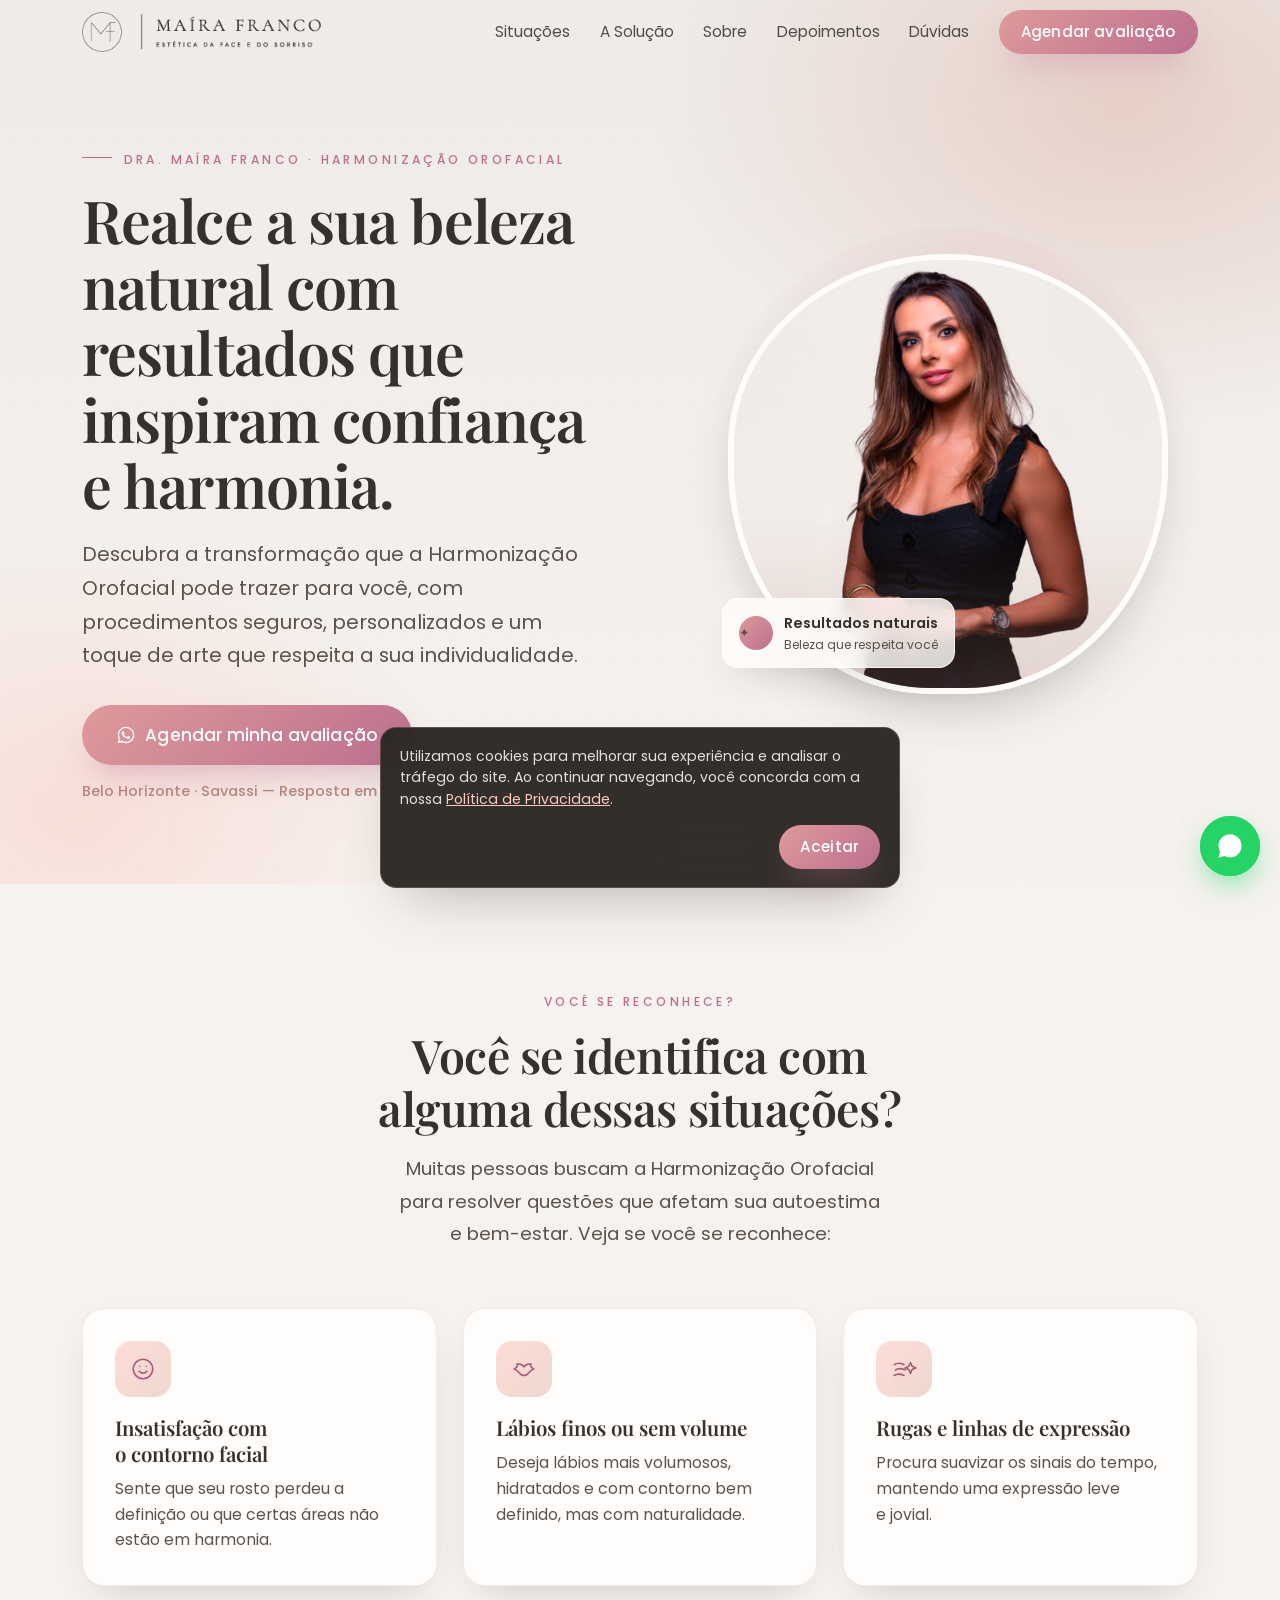
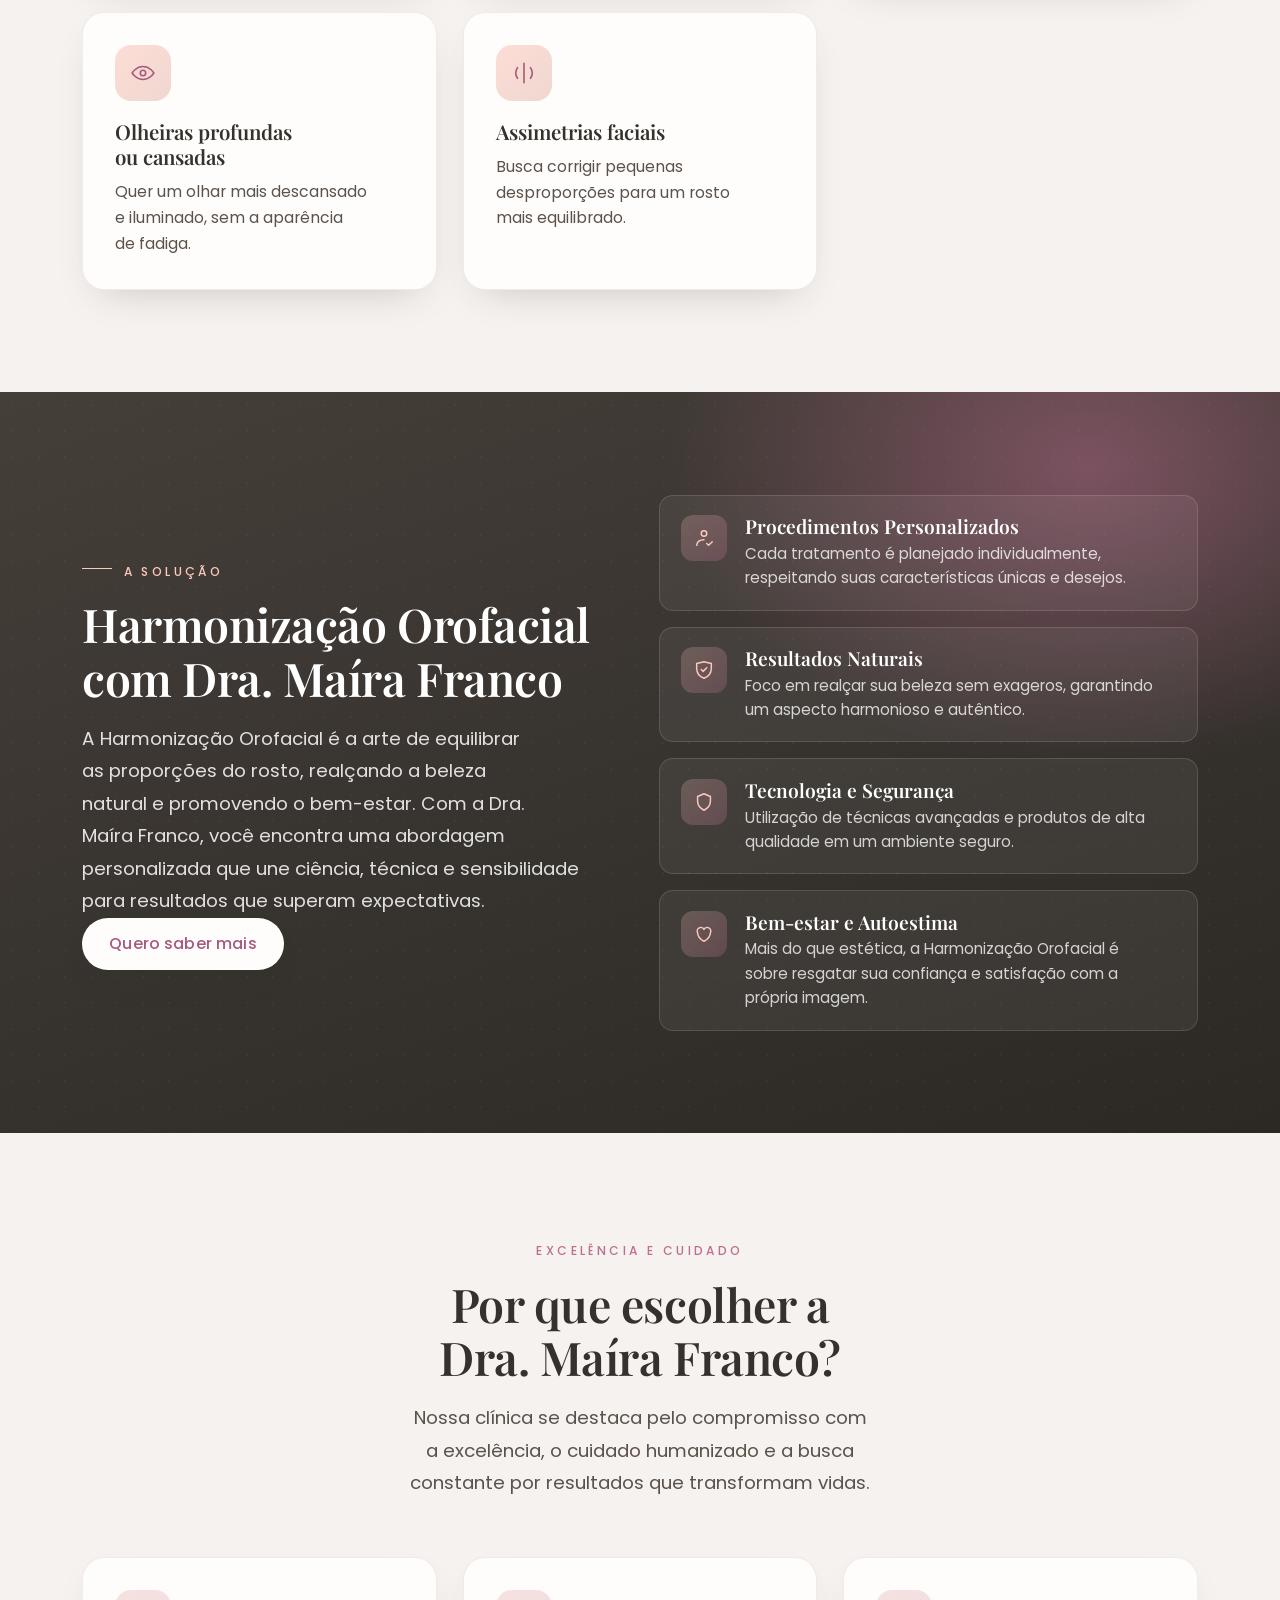
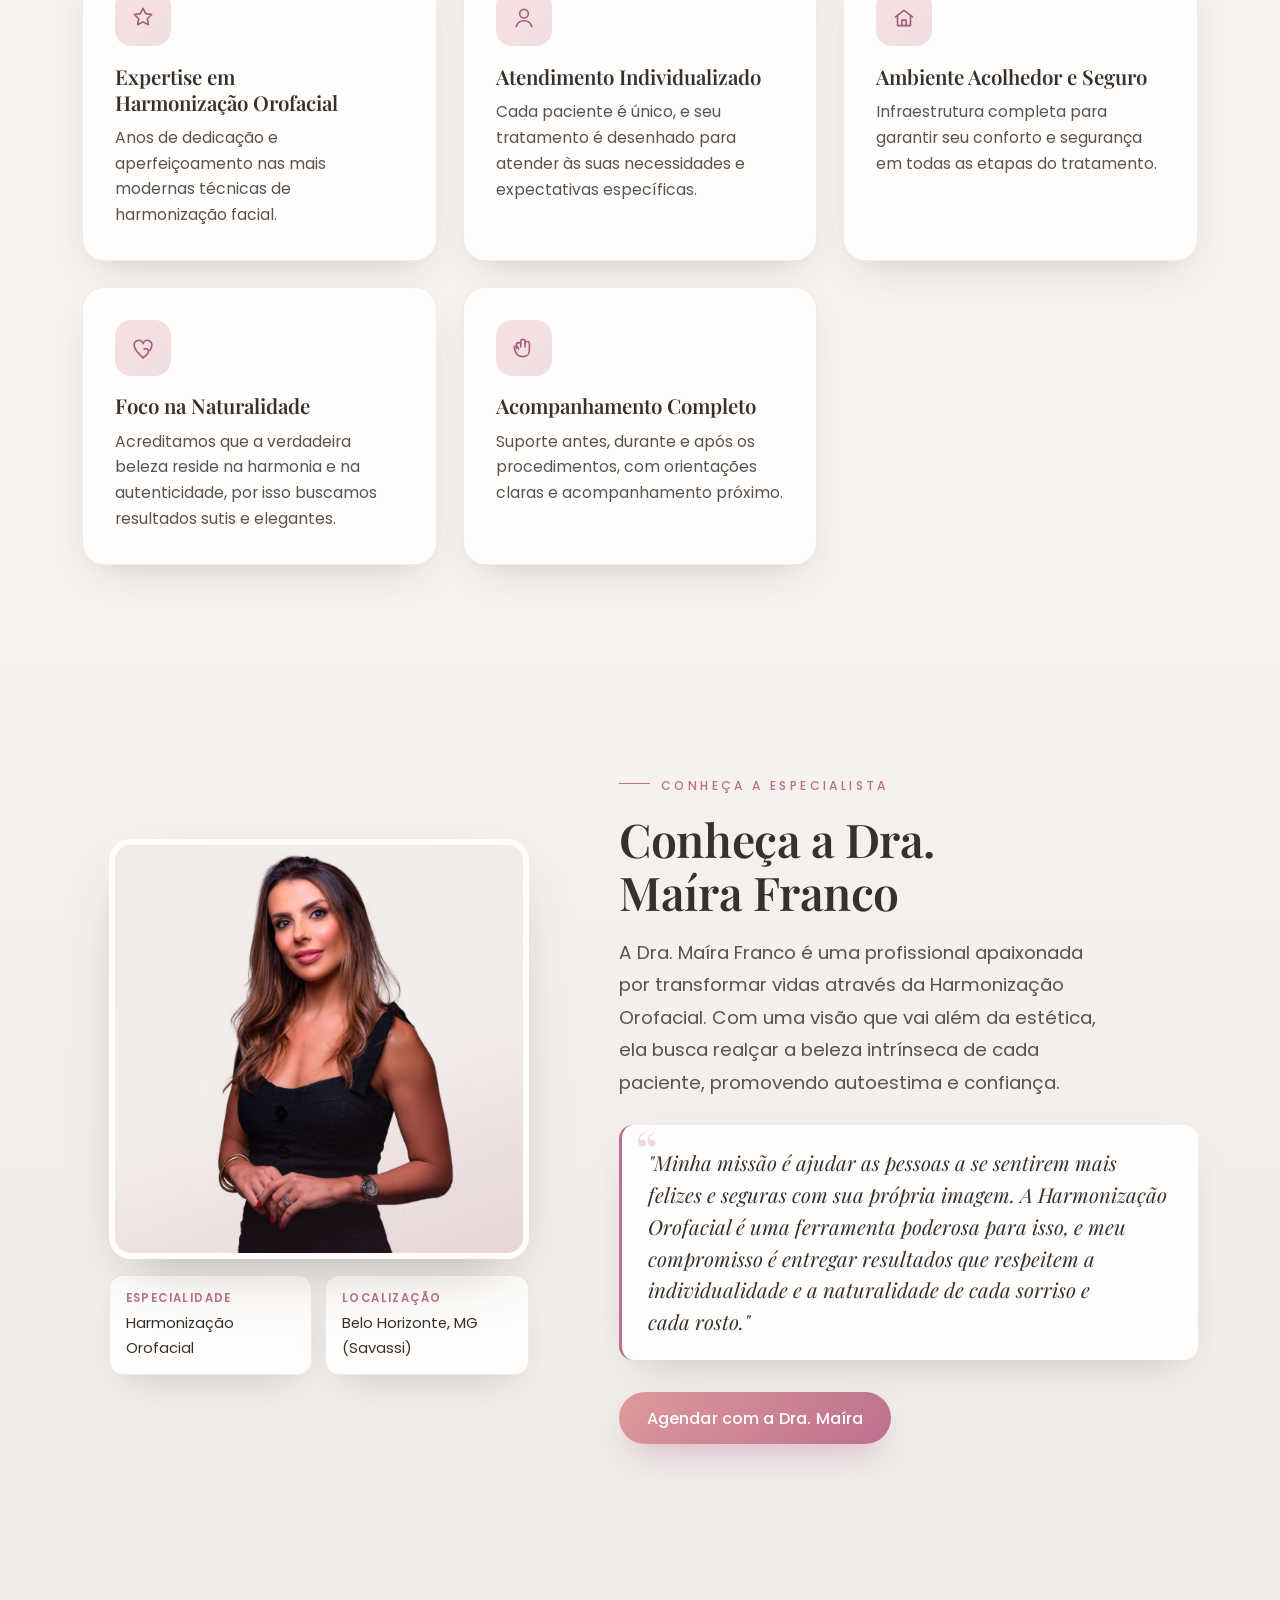
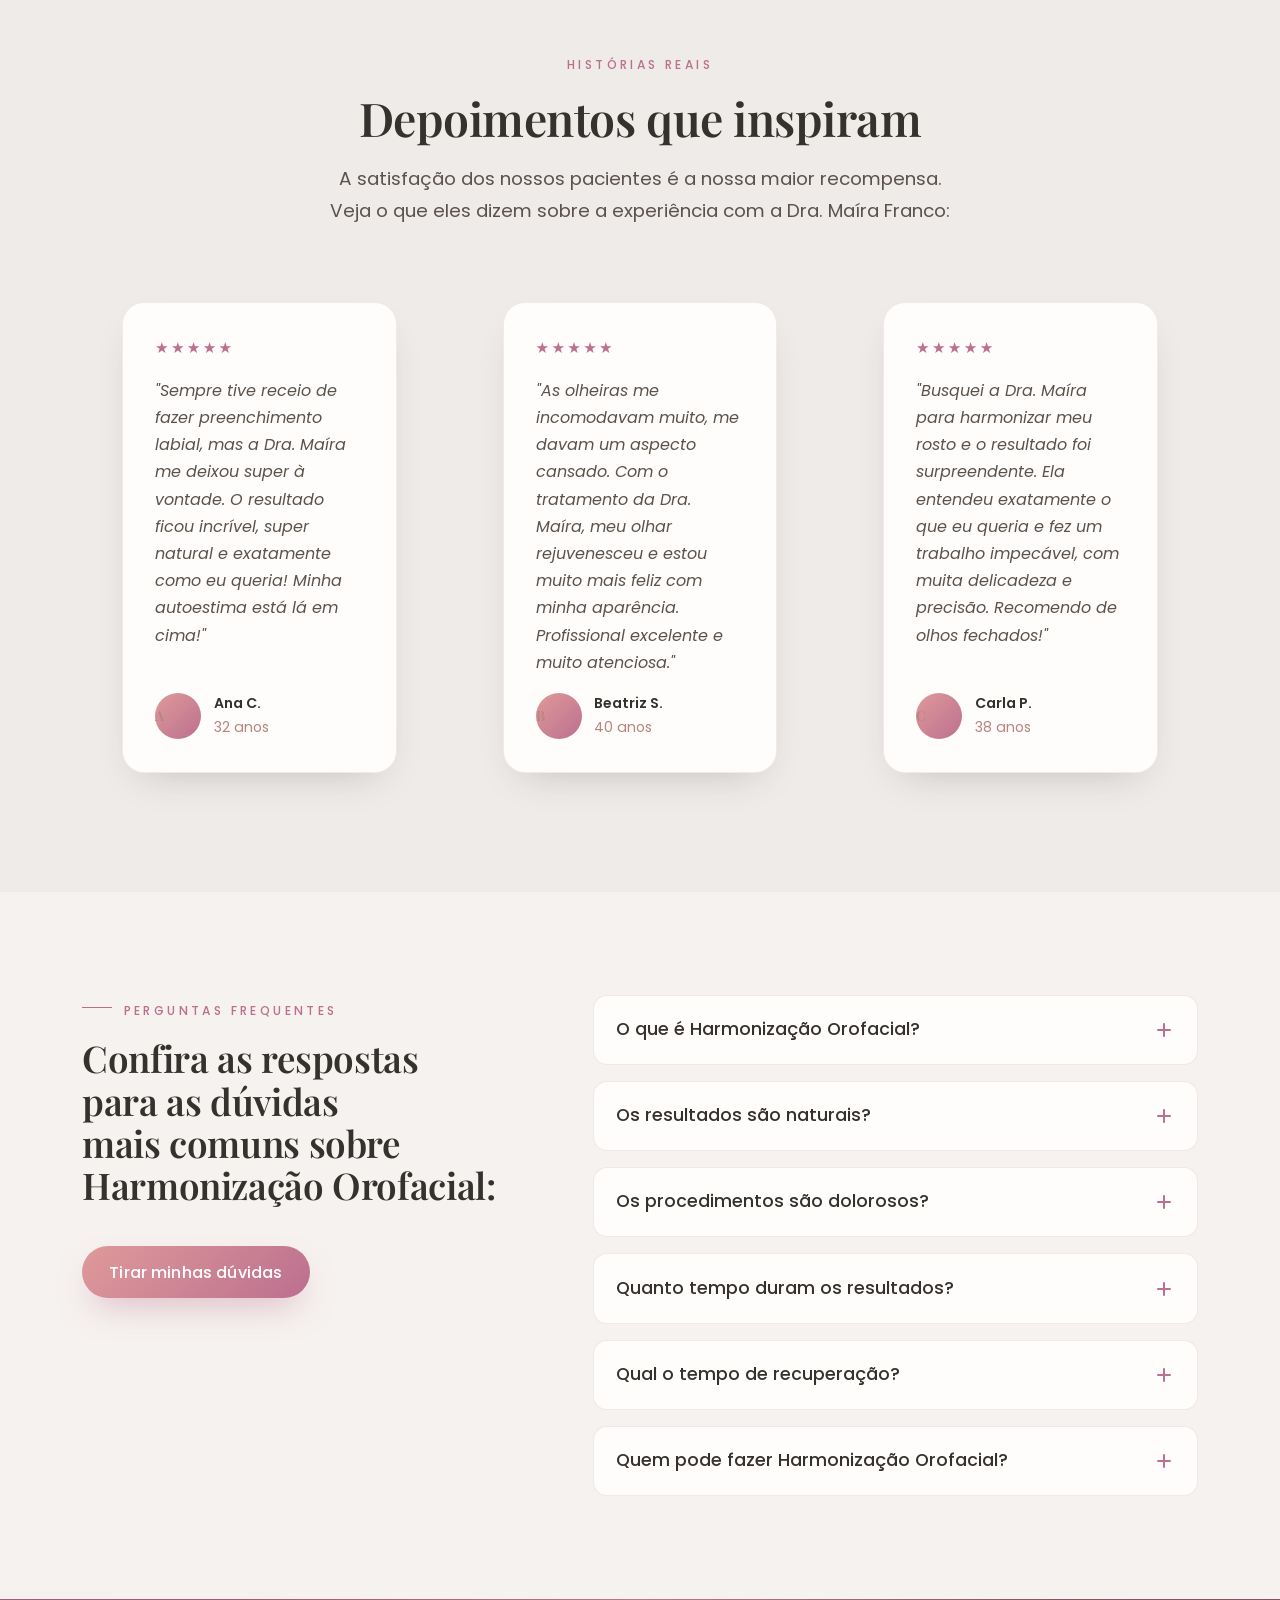
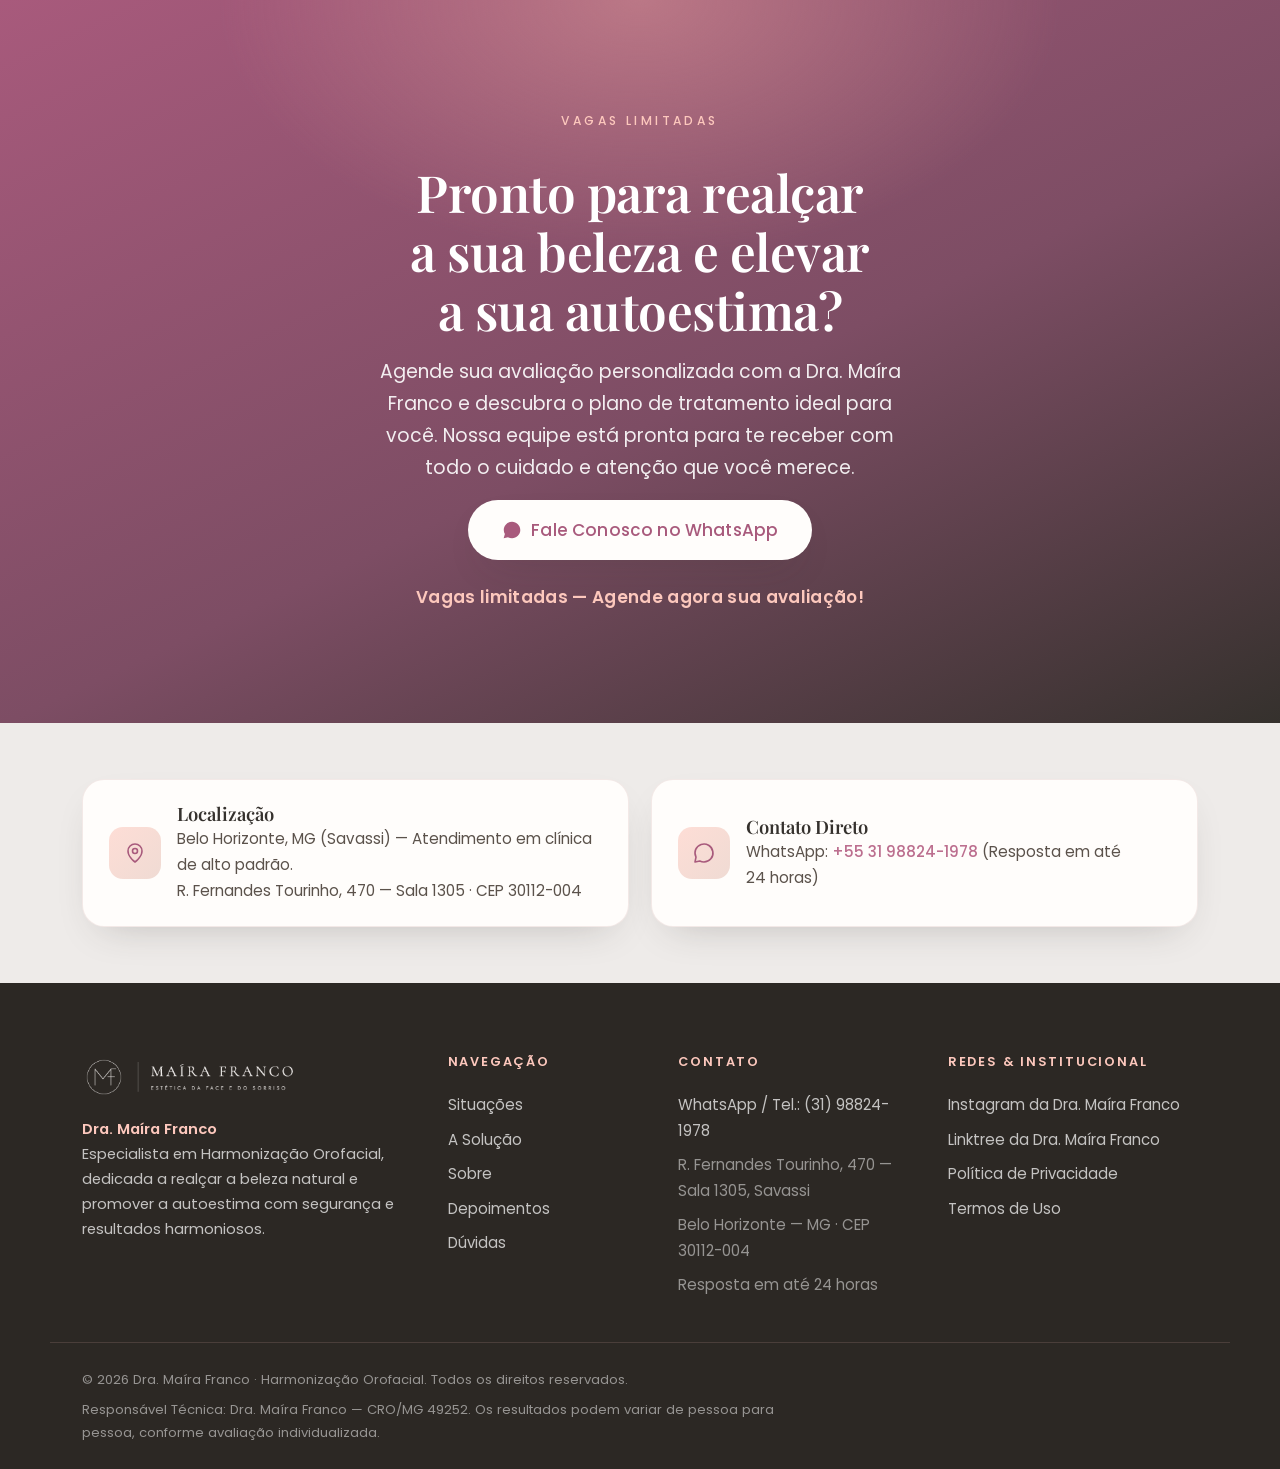
==== index.html @ e496aad4 "Add files via upload" ====
<!DOCTYPE html>
<html lang="pt-BR">
<head>
<meta charset="UTF-8" />
<meta name="viewport" content="width=device-width, initial-scale=1.0, viewport-fit=cover" />
<meta name="theme-color" content="#35312D" />

<!-- SEO -->
<title>Dra. Maíra Franco | Harmonização Orofacial em Belo Horizonte (Savassi)</title>
<meta name="description" content="Realce a sua beleza natural com a Harmonização Orofacial da Dra. Maíra Franco. Procedimentos seguros, personalizados e resultados naturais em Belo Horizonte (Savassi). Agende sua avaliação." />
<meta name="robots" content="index, follow" />
<meta name="author" content="Dra. Maíra Franco" />
<link rel="canonical" href="https://dramairafranco.com.br/" />

<!-- Open Graph -->
<meta property="og:type" content="website" />
<meta property="og:locale" content="pt_BR" />
<meta property="og:title" content="Dra. Maíra Franco | Harmonização Orofacial" />
<meta property="og:description" content="Realce a sua beleza natural com resultados que inspiram confiança e harmonia." />
<meta property="og:image" content="assets/img/maira.jpg" />

<!-- Favicon -->
<link rel="icon" type="image/png" href="assets/img/favicon.png" />
<link rel="apple-touch-icon" href="assets/img/favicon.png" />

<!-- Fontes (com fallback de sistema) -->
<link rel="preconnect" href="https://fonts.googleapis.com" />
<link rel="preconnect" href="https://fonts.gstatic.com" crossorigin />
<link rel="preload" as="image" href="assets/img/maira.jpg" />
<link href="https://fonts.googleapis.com/css2?family=Playfair+Display:wght@500;600;700&family=Poppins:wght@300;400;500;600&display=swap" rel="stylesheet" />

<link rel="stylesheet" href="assets/css/styles.css" />

<!-- ====== GOOGLE TAG MANAGER / PIXELS (inserir no <head>) ====== -->

<!-- Dados estruturados (SEO/GEO) -->
<script type="application/ld+json">
{
  "@context": "https://schema.org",
  "@type": "MedicalBusiness",
  "name": "Dra. Maíra Franco - Harmonização Orofacial",
  "description": "Especialista em Harmonização Orofacial, dedicada a realçar a beleza natural e promover a autoestima com segurança e resultados harmoniosos.",
  "medicalSpecialty": "CosmeticProcedure",
  "areaServed": "Belo Horizonte, MG",
  "address": {"@type":"PostalAddress","addressLocality":"Belo Horizonte","addressRegion":"MG","addressCountry":"BR","streetAddress":"Savassi"},
  "telephone": "+55-31-98824-1978",
  "image": "assets/img/maira.jpg",
  "priceRange": "$$$"
}
</script>
<script type="application/ld+json">
{
  "@context": "https://schema.org",
  "@type": "FAQPage",
  "mainEntity": [
    {"@type":"Question","name":"O que é Harmonização Orofacial?","acceptedAnswer":{"@type":"Answer","text":"A Harmonização Orofacial é um conjunto de procedimentos estéticos e terapêuticos que visam equilibrar as proporções do rosto, realçar a beleza natural e promover o bem-estar. Inclui tratamentos como preenchimento com ácido hialurônico, toxina botulínica (Botox), bioestimuladores de colágeno, entre outros."}},
    {"@type":"Question","name":"Os resultados são naturais?","acceptedAnswer":{"@type":"Answer","text":"Sim, a Dra. Maíra Franco tem como prioridade a naturalidade dos resultados. O objetivo é realçar sua beleza individual, sem transformar suas características, garantindo um aspecto harmonioso e sutil."}},
    {"@type":"Question","name":"Os procedimentos são dolorosos?","acceptedAnswer":{"@type":"Answer","text":"A maioria dos procedimentos é realizada com anestesia local ou tópica, minimizando qualquer desconforto. A Dra. Maíra Franco utiliza técnicas que visam o máximo conforto do paciente durante todo o processo."}},
    {"@type":"Question","name":"Quanto tempo duram os resultados?","acceptedAnswer":{"@type":"Answer","text":"A duração dos resultados varia de acordo com o procedimento, o produto utilizado e as características individuais de cada paciente. Em geral, os efeitos podem durar de 6 meses a 2 anos. É importante realizar manutenções periódicas para prolongar os benefícios."}},
    {"@type":"Question","name":"Qual o tempo de recuperação?","acceptedAnswer":{"@type":"Answer","text":"O tempo de recuperação é geralmente rápido, com a maioria dos pacientes retornando às suas atividades normais em poucos dias. Pode haver inchaço leve ou pequenos hematomas, que desaparecem em uma semana. Todas as orientações pós-procedimento serão fornecidas detalhadamente."}},
    {"@type":"Question","name":"Quem pode fazer Harmonização Orofacial?","acceptedAnswer":{"@type":"Answer","text":"A Harmonização Orofacial é indicada para pessoas que desejam melhorar a estética e a função da face, buscando um rosto mais harmonioso e rejuvenescido. Uma avaliação individualizada com a Dra. Maíra Franco é essencial para determinar os procedimentos mais adequados para você."}}
  ]
}
</script>
</head>
<body>
<!-- ====== GTM (noscript) - inserir após <body> ====== -->
<a class="skip-link" href="#hero">Ir para o conteúdo</a>

<!-- ==================== NAVBAR ==================== -->
<header class="nav" id="topo">
  <div class="container nav__inner">
    <a class="nav__brand" href="#topo" aria-label="Dra. Maíra Franco - Início">
      <img class="nav__logo nav__logo--dark" src="assets/img/logo-dark.png" alt="Dra. Maíra Franco - Estética da Face e do Sorriso" width="200" height="42" />
      <img class="nav__logo nav__logo--light" src="assets/img/logo-light.png" alt="Dra. Maíra Franco - Estética da Face e do Sorriso" width="200" height="42" />
    </a>
    <nav class="nav__menu" id="menu" aria-label="Navegação principal">
      <a href="#situacoes" class="nav__link">Situações</a>
      <a href="#solucao" class="nav__link">A Solução</a>
      <a href="#sobre" class="nav__link">Sobre</a>
      <a href="#depoimentos" class="nav__link">Depoimentos</a>
      <a href="#faq" class="nav__link">Dúvidas</a>
      <a class="btn btn--rose nav__cta" data-cta="nav" href="https://wa.me/5531988241978?text=Ol%C3%A1%2C%20Dra.%20Ma%C3%ADra!%20Gostaria%20de%20agendar%20a%20minha%20avalia%C3%A7%C3%A3o%20de%20Harmoniza%C3%A7%C3%A3o%20Orofacial." target="_blank" rel="noopener">Agendar avaliação</a>
    </nav>
    <button class="nav__toggle" id="navToggle" aria-label="Abrir menu" aria-expanded="false" aria-controls="menu">
      <span></span><span></span><span></span>
    </button>
  </div>
</header>

<main>
  <!-- ==================== HERO ==================== -->
  <section class="hero" id="hero">
    <div class="hero__bg" aria-hidden="true"></div>
    <div class="container hero__grid">
      <div class="hero__content">
        <span class="eyebrow reveal">Dra. Maíra Franco · Harmonização Orofacial</span>
        <h1 class="hero__title reveal" data-delay="1">Realce a sua beleza natural com resultados que inspiram confiança e harmonia.</h1>
        <p class="hero__subtitle reveal" data-delay="2">Descubra a transformação que a Harmonização Orofacial pode trazer para você, com procedimentos seguros, personalizados e um toque de arte que respeita a sua individualidade.</p>
        <div class="hero__actions reveal" data-delay="3">
          <a class="btn btn--rose btn--lg" data-cta="hero" href="https://wa.me/5531988241978?text=Ol%C3%A1%2C%20Dra.%20Ma%C3%ADra!%20Gostaria%20de%20agendar%20a%20minha%20avalia%C3%A7%C3%A3o%20de%20Harmoniza%C3%A7%C3%A3o%20Orofacial." target="_blank" rel="noopener">
            <svg class="btn__icon" viewBox="0 0 24 24" width="20" height="20" aria-hidden="true"><path fill="currentColor" d="M12.04 2C6.58 2 2.13 6.45 2.13 11.91c0 1.75.46 3.45 1.32 4.95L2 22l5.25-1.38c1.45.79 3.08 1.21 4.79 1.21 5.46 0 9.91-4.45 9.91-9.91S17.5 2 12.04 2m0 1.67c4.55 0 8.24 3.69 8.24 8.24s-3.69 8.24-8.24 8.24c-1.53 0-3.03-.42-4.32-1.22l-.31-.19-3.12.82.83-3.04-.2-.32a8.19 8.19 0 0 1-1.26-4.36c0-4.55 3.7-8.24 8.24-8.24m4.52 10.4c-.25-.12-1.47-.72-1.69-.81-.23-.08-.39-.12-.56.13-.16.24-.64.8-.79.97-.14.16-.29.18-.54.06-.25-.12-1.05-.39-1.99-1.23-.74-.66-1.23-1.47-1.38-1.72-.14-.24-.02-.37.11-.5.11-.11.25-.29.37-.43.12-.14.16-.24.25-.41.08-.16.04-.31-.02-.43-.06-.12-.56-1.34-.76-1.84-.2-.48-.41-.42-.56-.43-.14-.01-.31-.01-.48-.01-.16 0-.43.06-.66.31-.23.24-.86.85-.86 2.07 0 1.22.89 2.4 1.01 2.56.12.16 1.75 2.67 4.25 3.74.59.26 1.05.41 1.41.52.59.19 1.13.16 1.56.1.48-.07 1.47-.6 1.68-1.18.21-.58.21-1.07.14-1.18-.06-.1-.22-.16-.47-.28"/></svg>
            Agendar minha avaliação
          </a>
          <p class="hero__trust">Belo Horizonte · Savassi — Resposta em até 24 horas</p>
        </div>
      </div>
      <div class="hero__media reveal" data-delay="2">
        <div class="hero__photo">
          <img src="assets/img/maira.jpg" alt="Dra. Maíra Franco, especialista em Harmonização Orofacial" width="546" height="546" fetchpriority="high" />
        </div>
        <div class="hero__chip">
          <span class="hero__chip-ico" aria-hidden="true">✦</span>
          <div><strong>Resultados naturais</strong><span>Beleza que respeita você</span></div>
        </div>
      </div>
    </div>
  </section>

  <!-- ==================== SITUAÇÕES ==================== -->
  <section class="situacoes section" id="situacoes">
    <div class="container">
      <div class="section__head reveal">
        <span class="eyebrow">Você se reconhece?</span>
        <h2 class="section__title">Você se identifica com alguma dessas situações?</h2>
        <p class="section__text">Muitas pessoas buscam a Harmonização Orofacial para resolver questões que afetam sua autoestima e bem-estar. Veja se você se reconhece:</p>
      </div>
      <div class="cards cards--5">
        <article class="card reveal">
          <span class="card__ico" aria-hidden="true">
            <svg viewBox="0 0 24 24" width="26" height="26"><path fill="none" stroke="currentColor" stroke-width="1.5" stroke-linecap="round" stroke-linejoin="round" d="M12 3a9 9 0 1 0 0 18 9 9 0 0 0 0-18zM8.5 14c1 1.2 2.2 1.8 3.5 1.8s2.5-.6 3.5-1.8M9 9.5h.01M15 9.5h.01"/></svg>
          </span>
          <h3 class="card__title">Insatisfação com o contorno facial</h3>
          <p class="card__text">Sente que seu rosto perdeu a definição ou que certas áreas não estão em harmonia.</p>
        </article>
        <article class="card reveal" data-delay="1">
          <span class="card__ico" aria-hidden="true">
            <svg viewBox="0 0 24 24" width="26" height="26"><path fill="none" stroke="currentColor" stroke-width="1.5" stroke-linecap="round" stroke-linejoin="round" d="M12 10c-1.5-2-4-3-6.5-2.5C7 9 4.5 11 3 12c2 .5 3.5 2 4.5 3.5C9 17.5 10.5 18 12 18s3-.5 4.5-2.5C17.5 14 19 12.5 21 12c-1.5-1-4-3-2.5-4.5C16 7 13.5 8 12 10z"/></svg>
          </span>
          <h3 class="card__title">Lábios finos ou sem volume</h3>
          <p class="card__text">Deseja lábios mais volumosos, hidratados e com contorno bem definido, mas com naturalidade.</p>
        </article>
        <article class="card reveal" data-delay="2">
          <span class="card__ico" aria-hidden="true">
            <svg viewBox="0 0 24 24" width="26" height="26"><path fill="none" stroke="currentColor" stroke-width="1.5" stroke-linecap="round" stroke-linejoin="round" d="M3 8c3-2 5-2 9 0M4 13c3-2 5-2 9 0M3 18c3-2 5-2 9 0M18 6l1.5 3.5L23 11l-3.5 1.5L18 16l-1.5-3.5L13 11l3.5-1.5z"/></svg>
          </span>
          <h3 class="card__title">Rugas e linhas de expressão</h3>
          <p class="card__text">Procura suavizar os sinais do tempo, mantendo uma expressão leve e jovial.</p>
        </article>
        <article class="card reveal" data-delay="1">
          <span class="card__ico" aria-hidden="true">
            <svg viewBox="0 0 24 24" width="26" height="26"><path fill="none" stroke="currentColor" stroke-width="1.5" stroke-linecap="round" stroke-linejoin="round" d="M2 12s3.5-6 10-6 10 6 10 6-3.5 6-10 6-10-6-10-6z"/><circle cx="12" cy="12" r="2.5" fill="none" stroke="currentColor" stroke-width="1.5"/></svg>
          </span>
          <h3 class="card__title">Olheiras profundas ou cansadas</h3>
          <p class="card__text">Quer um olhar mais descansado e iluminado, sem a aparência de fadiga.</p>
        </article>
        <article class="card reveal" data-delay="2">
          <span class="card__ico" aria-hidden="true">
            <svg viewBox="0 0 24 24" width="26" height="26"><path fill="none" stroke="currentColor" stroke-width="1.5" stroke-linecap="round" stroke-linejoin="round" d="M12 3v18M6 7c-2 3-2 7 0 10M18 7c2 3 2 7 0 10"/></svg>
          </span>
          <h3 class="card__title">Assimetrias faciais</h3>
          <p class="card__text">Busca corrigir pequenas desproporções para um rosto mais equilibrado.</p>
        </article>
      </div>
    </div>
  </section>

  <!-- ==================== A SOLUÇÃO ==================== -->
  <section class="solucao section" id="solucao">
    <div class="solucao__bg" aria-hidden="true"></div>
    <div class="container solucao__grid">
      <div class="solucao__intro reveal">
        <span class="eyebrow eyebrow--light">A Solução</span>
        <h2 class="section__title section__title--light">Harmonização Orofacial com Dra. Maíra Franco</h2>
        <p class="section__text section__text--light">A Harmonização Orofacial é a arte de equilibrar as proporções do rosto, realçando a beleza natural e promovendo o bem-estar. Com a Dra. Maíra Franco, você encontra uma abordagem personalizada que une ciência, técnica e sensibilidade para resultados que superam expectativas.</p>
        <a class="btn btn--cream" data-cta="solucao" href="https://wa.me/5531988241978?text=Ol%C3%A1%2C%20Dra.%20Ma%C3%ADra!%20Quero%20saber%20mais%20sobre%20a%20Harmoniza%C3%A7%C3%A3o%20Orofacial." target="_blank" rel="noopener">Quero saber mais</a>
      </div>
      <ul class="benefits reveal" data-delay="1">
        <li class="benefit">
          <span class="benefit__ico" aria-hidden="true">
            <svg viewBox="0 0 24 24" width="22" height="22"><path fill="none" stroke="currentColor" stroke-width="1.6" stroke-linecap="round" stroke-linejoin="round" d="M9 7a3 3 0 1 1 6 0 3 3 0 0 1-6 0zM4 20c.5-4 3.5-6 8-6M15 18l2 2 4-4"/></svg>
          </span>
          <div><h3>Procedimentos Personalizados</h3><p>Cada tratamento é planejado individualmente, respeitando suas características únicas e desejos.</p></div>
        </li>
        <li class="benefit">
          <span class="benefit__ico" aria-hidden="true">
            <svg viewBox="0 0 24 24" width="22" height="22"><path fill="none" stroke="currentColor" stroke-width="1.6" stroke-linecap="round" stroke-linejoin="round" d="M12 21c5-2 8-6 8-11V5l-8-2-8 2v5c0 5 3 9 8 11z"/><path fill="none" stroke="currentColor" stroke-width="1.6" stroke-linecap="round" stroke-linejoin="round" d="M9 11.5l2 2 4-4"/></svg>
          </span>
          <div><h3>Resultados Naturais</h3><p>Foco em realçar sua beleza sem exageros, garantindo um aspecto harmonioso e autêntico.</p></div>
        </li>
        <li class="benefit">
          <span class="benefit__ico" aria-hidden="true">
            <svg viewBox="0 0 24 24" width="22" height="22"><path fill="none" stroke="currentColor" stroke-width="1.6" stroke-linecap="round" stroke-linejoin="round" d="M12 3l7 3v5c0 4.5-3 8-7 10-4-2-7-5.5-7-10V6z"/></svg>
          </span>
          <div><h3>Tecnologia e Segurança</h3><p>Utilização de técnicas avançadas e produtos de alta qualidade em um ambiente seguro.</p></div>
        </li>
        <li class="benefit">
          <span class="benefit__ico" aria-hidden="true">
            <svg viewBox="0 0 24 24" width="22" height="22"><path fill="none" stroke="currentColor" stroke-width="1.6" stroke-linecap="round" stroke-linejoin="round" d="M12 20s-7-4.35-7-9.5A3.5 3.5 0 0 1 12 7a3.5 3.5 0 0 1 7 3.5C19 15.65 12 20 12 20z"/></svg>
          </span>
          <div><h3>Bem-estar e Autoestima</h3><p>Mais do que estética, a Harmonização Orofacial é sobre resgatar sua confiança e satisfação com a própria imagem.</p></div>
        </li>
      </ul>
    </div>
  </section>

  <!-- ==================== POR QUE ESCOLHER ==================== -->
  <section class="porque section" id="porque">
    <div class="container">
      <div class="section__head reveal">
        <span class="eyebrow">Excelência e cuidado</span>
        <h2 class="section__title">Por que escolher a Dra. Maíra Franco?</h2>
        <p class="section__text">Nossa clínica se destaca pelo compromisso com a excelência, o cuidado humanizado e a busca constante por resultados que transformam vidas.</p>
      </div>
      <div class="cards cards--5 cards--soft">
        <article class="card reveal">
          <span class="card__ico" aria-hidden="true"><svg viewBox="0 0 24 24" width="26" height="26"><path fill="none" stroke="currentColor" stroke-width="1.5" stroke-linecap="round" stroke-linejoin="round" d="M12 3l2.5 5 5.5.8-4 3.9 1 5.5-5-2.6-5 2.6 1-5.5-4-3.9 5.5-.8z"/></svg></span>
          <h3 class="card__title">Expertise em Harmonização Orofacial</h3>
          <p class="card__text">Anos de dedicação e aperfeiçoamento nas mais modernas técnicas de harmonização facial.</p>
        </article>
        <article class="card reveal" data-delay="1">
          <span class="card__ico" aria-hidden="true"><svg viewBox="0 0 24 24" width="26" height="26"><path fill="none" stroke="currentColor" stroke-width="1.5" stroke-linecap="round" stroke-linejoin="round" d="M12 12a4 4 0 1 0 0-8 4 4 0 0 0 0 8zM5 20c.7-3.5 3.5-5.5 7-5.5s6.3 2 7 5.5"/></svg></span>
          <h3 class="card__title">Atendimento Individualizado</h3>
          <p class="card__text">Cada paciente é único, e seu tratamento é desenhado para atender às suas necessidades e expectativas específicas.</p>
        </article>
        <article class="card reveal" data-delay="2">
          <span class="card__ico" aria-hidden="true"><svg viewBox="0 0 24 24" width="26" height="26"><path fill="none" stroke="currentColor" stroke-width="1.5" stroke-linecap="round" stroke-linejoin="round" d="M4 11l8-6 8 6M6 10v9h12v-9M10 19v-5h4v5"/></svg></span>
          <h3 class="card__title">Ambiente Acolhedor e Seguro</h3>
          <p class="card__text">Infraestrutura completa para garantir seu conforto e segurança em todas as etapas do tratamento.</p>
        </article>
        <article class="card reveal" data-delay="1">
          <span class="card__ico" aria-hidden="true"><svg viewBox="0 0 24 24" width="26" height="26"><path fill="none" stroke="currentColor" stroke-width="1.5" stroke-linecap="round" stroke-linejoin="round" d="M12 21c-4-4-8-7-8-11a4 4 0 0 1 8-2M12 8a4 4 0 0 1 8 2c0 1.6-.6 3-1.6 4.4"/><path fill="none" stroke="currentColor" stroke-width="1.5" stroke-linecap="round" stroke-linejoin="round" d="M13 13c2-1 4 0 4 2s-2 4-5 6"/></svg></span>
          <h3 class="card__title">Foco na Naturalidade</h3>
          <p class="card__text">Acreditamos que a verdadeira beleza reside na harmonia e na autenticidade, por isso buscamos resultados sutis e elegantes.</p>
        </article>
        <article class="card reveal" data-delay="2">
          <span class="card__ico" aria-hidden="true"><svg viewBox="0 0 24 24" width="26" height="26"><path fill="none" stroke="currentColor" stroke-width="1.5" stroke-linecap="round" stroke-linejoin="round" d="M9 11V6a2 2 0 0 1 4 0v5M13 11V8a2 2 0 0 1 4 0v6c0 3.5-2.5 6-6 6s-6-2-7-5l-1-3a1.6 1.6 0 0 1 3-1l1 2M9 11V9a2 2 0 0 0-4 0v3"/></svg></span>
          <h3 class="card__title">Acompanhamento Completo</h3>
          <p class="card__text">Suporte antes, durante e após os procedimentos, com orientações claras e acompanhamento próximo.</p>
        </article>
      </div>
    </div>
  </section>

  <!-- ==================== SOBRE ==================== -->
  <section class="sobre section" id="sobre">
    <div class="container sobre__grid">
      <div class="sobre__media reveal">
        <div class="sobre__photo">
          <img src="assets/img/maira.jpg" alt="Dra. Maíra Franco" width="546" height="546" loading="lazy" />
        </div>
        <div class="sobre__tags">
          <span><strong>Especialidade</strong>Harmonização Orofacial</span>
          <span><strong>Localização</strong>Belo Horizonte, MG (Savassi)</span>
        </div>
      </div>
      <div class="sobre__content reveal" data-delay="1">
        <span class="eyebrow">Conheça a especialista</span>
        <h2 class="section__title">Conheça a Dra. Maíra Franco</h2>
        <p class="section__text">A Dra. Maíra Franco é uma profissional apaixonada por transformar vidas através da Harmonização Orofacial. Com uma visão que vai além da estética, ela busca realçar a beleza intrínseca de cada paciente, promovendo autoestima e confiança.</p>
        <blockquote class="quote">
          <p>"Minha missão é ajudar as pessoas a se sentirem mais felizes e seguras com sua própria imagem. A Harmonização Orofacial é uma ferramenta poderosa para isso, e meu compromisso é entregar resultados que respeitem a individualidade e a naturalidade de cada sorriso e cada rosto."</p>
        </blockquote>
        <a class="btn btn--rose" data-cta="sobre" href="https://wa.me/5531988241978?text=Ol%C3%A1%2C%20Dra.%20Ma%C3%ADra!%20Gostaria%20de%20agendar%20a%20minha%20avalia%C3%A7%C3%A3o." target="_blank" rel="noopener">Agendar com a Dra. Maíra</a>
      </div>
    </div>
  </section>

  <!-- ==================== DEPOIMENTOS ==================== -->
  <section class="depoimentos section" id="depoimentos">
    <div class="container">
      <div class="section__head reveal">
        <span class="eyebrow">Histórias reais</span>
        <h2 class="section__title">Depoimentos que inspiram</h2>
        <p class="section__text">A satisfação dos nossos pacientes é a nossa maior recompensa. Veja o que eles dizem sobre a experiência com a Dra. Maíra Franco:</p>
      </div>
      <div class="cards cards--3">
        <figure class="testimonial reveal">
          <div class="testimonial__stars" aria-hidden="true">★★★★★</div>
          <blockquote>"Sempre tive receio de fazer preenchimento labial, mas a Dra. Maíra me deixou super à vontade. O resultado ficou incrível, super natural e exatamente como eu queria! Minha autoestima está lá em cima!"</blockquote>
          <figcaption><span class="testimonial__avatar" aria-hidden="true">A</span><span><strong>Ana C.</strong>32 anos</span></figcaption>
        </figure>
        <figure class="testimonial reveal" data-delay="1">
          <div class="testimonial__stars" aria-hidden="true">★★★★★</div>
          <blockquote>"As olheiras me incomodavam muito, me davam um aspecto cansado. Com o tratamento da Dra. Maíra, meu olhar rejuvenesceu e estou muito mais feliz com minha aparência. Profissional excelente e muito atenciosa."</blockquote>
          <figcaption><span class="testimonial__avatar" aria-hidden="true">B</span><span><strong>Beatriz S.</strong>40 anos</span></figcaption>
        </figure>
        <figure class="testimonial reveal" data-delay="2">
          <div class="testimonial__stars" aria-hidden="true">★★★★★</div>
          <blockquote>"Busquei a Dra. Maíra para harmonizar meu rosto e o resultado foi surpreendente. Ela entendeu exatamente o que eu queria e fez um trabalho impecável, com muita delicadeza e precisão. Recomendo de olhos fechados!"</blockquote>
          <figcaption><span class="testimonial__avatar" aria-hidden="true">C</span><span><strong>Carla P.</strong>38 anos</span></figcaption>
        </figure>
      </div>
    </div>
  </section>

  <!-- ==================== FAQ ==================== -->
  <section class="faq section" id="faq">
    <div class="container faq__grid">
      <div class="faq__head reveal">
        <span class="eyebrow">Perguntas Frequentes</span>
        <h2 class="section__title">Confira as respostas para as dúvidas mais comuns sobre Harmonização Orofacial:</h2>
        <a class="btn btn--rose" data-cta="faq" href="https://wa.me/5531988241978?text=Ol%C3%A1%2C%20Dra.%20Ma%C3%ADra!%20Tenho%20uma%20d%C3%BAvida%20sobre%20Harmoniza%C3%A7%C3%A3o%20Orofacial." target="_blank" rel="noopener">Tirar minhas dúvidas</a>
      </div>
      <div class="faq__list">
        <details class="faq__item reveal">
          <summary class="faq__q">O que é Harmonização Orofacial?<span class="faq__plus" aria-hidden="true"></span></summary>
          <div class="faq__a"><p>A Harmonização Orofacial é um conjunto de procedimentos estéticos e terapêuticos que visam equilibrar as proporções do rosto, realçar a beleza natural e promover o bem-estar. Inclui tratamentos como preenchimento com ácido hialurônico, toxina botulínica (Botox), bioestimuladores de colágeno, entre outros.</p></div>
        </details>
        <details class="faq__item reveal">
          <summary class="faq__q">Os resultados são naturais?<span class="faq__plus" aria-hidden="true"></span></summary>
          <div class="faq__a"><p>Sim, a Dra. Maíra Franco tem como prioridade a naturalidade dos resultados. O objetivo é realçar sua beleza individual, sem transformar suas características, garantindo um aspecto harmonioso e sutil.</p></div>
        </details>
        <details class="faq__item reveal">
          <summary class="faq__q">Os procedimentos são dolorosos?<span class="faq__plus" aria-hidden="true"></span></summary>
          <div class="faq__a"><p>A maioria dos procedimentos é realizada com anestesia local ou tópica, minimizando qualquer desconforto. A Dra. Maíra Franco utiliza técnicas que visam o máximo conforto do paciente durante todo o processo.</p></div>
        </details>
        <details class="faq__item reveal">
          <summary class="faq__q">Quanto tempo duram os resultados?<span class="faq__plus" aria-hidden="true"></span></summary>
          <div class="faq__a"><p>A duração dos resultados varia de acordo com o procedimento, o produto utilizado e as características individuais de cada paciente. Em geral, os efeitos podem durar de 6 meses a 2 anos. É importante realizar manutenções periódicas para prolongar os benefícios.</p></div>
        </details>
        <details class="faq__item reveal">
          <summary class="faq__q">Qual o tempo de recuperação?<span class="faq__plus" aria-hidden="true"></span></summary>
          <div class="faq__a"><p>O tempo de recuperação é geralmente rápido, com a maioria dos pacientes retornando às suas atividades normais em poucos dias. Pode haver inchaço leve ou pequenos hematomas, que desaparecem em uma semana. Todas as orientações pós-procedimento serão fornecidas detalhadamente.</p></div>
        </details>
        <details class="faq__item reveal">
          <summary class="faq__q">Quem pode fazer Harmonização Orofacial?<span class="faq__plus" aria-hidden="true"></span></summary>
          <div class="faq__a"><p>A Harmonização Orofacial é indicada para pessoas que desejam melhorar a estética e a função da face, buscando um rosto mais harmonioso e rejuvenescido. Uma avaliação individualizada com a Dra. Maíra Franco é essencial para determinar os procedimentos mais adequados para você.</p></div>
        </details>
      </div>
    </div>
  </section>

  <!-- ==================== CTA FINAL ==================== -->
  <section class="cta-final" id="contato">
    <div class="cta-final__bg" aria-hidden="true"></div>
    <div class="container cta-final__inner reveal">
      <span class="eyebrow eyebrow--light">Vagas limitadas</span>
      <h2 class="cta-final__title">Pronto para realçar a sua beleza e elevar a sua autoestima?</h2>
      <p class="cta-final__text">Agende sua avaliação personalizada com a Dra. Maíra Franco e descubra o plano de tratamento ideal para você. Nossa equipe está pronta para te receber com todo o cuidado e atenção que você merece.</p>
      <a class="btn btn--cream btn--lg" data-cta="final" href="https://wa.me/5531988241978?text=Ol%C3%A1%2C%20Dra.%20Ma%C3%ADra!%20Quero%20agendar%20a%20minha%20avalia%C3%A7%C3%A3o.%20Vi%20que%20as%20vagas%20s%C3%A3o%20limitadas!" target="_blank" rel="noopener">
        <svg class="btn__icon" viewBox="0 0 24 24" width="20" height="20" aria-hidden="true"><path fill="currentColor" d="M12.04 2C6.58 2 2.13 6.45 2.13 11.91c0 1.75.46 3.45 1.32 4.95L2 22l5.25-1.38c1.45.79 3.08 1.21 4.79 1.21 5.46 0 9.91-4.45 9.91-9.91S17.5 2 12.04 2m4.52 12.4c-.25-.12-1.47-.72-1.69-.81-.23-.08-.39-.12-.56.13-.16.24-.64.8-.79.97-.14.16-.29.18-.54.06-.25-.12-1.05-.39-1.99-1.23-.74-.66-1.23-1.47-1.38-1.72-.14-.24-.02-.37.11-.5.11-.11.25-.29.37-.43.12-.14.16-.24.25-.41.08-.16.04-.31-.02-.43-.06-.12-.56-1.34-.76-1.84-.2-.48-.41-.42-.56-.43h-.48c-.16 0-.43.06-.66.31-.23.24-.86.85-.86 2.07 0 1.22.89 2.4 1.01 2.56.12.16 1.75 2.67 4.25 3.74.59.26 1.05.41 1.41.52.59.19 1.13.16 1.56.1.48-.07 1.47-.6 1.68-1.18.21-.58.21-1.07.14-1.18z"/></svg>
        Fale Conosco no WhatsApp
      </a>
      <p class="cta-final__note">Vagas limitadas — Agende agora sua avaliação!</p>
    </div>
  </section>

  <!-- ==================== INFORMAÇÕES DE ATENDIMENTO ==================== -->
  <section class="info section" aria-label="Informações de Atendimento">
    <div class="container info__grid">
      <div class="info__item reveal">
        <span class="info__ico" aria-hidden="true"><svg viewBox="0 0 24 24" width="24" height="24"><path fill="none" stroke="currentColor" stroke-width="1.6" stroke-linecap="round" stroke-linejoin="round" d="M12 21s7-5.2 7-11a7 7 0 1 0-14 0c0 5.8 7 11 7 11z"/><circle cx="12" cy="10" r="2.5" fill="none" stroke="currentColor" stroke-width="1.6"/></svg></span>
        <div><h3>Localização</h3><p>Belo Horizonte, MG (Savassi) — Atendimento em clínica de alto padrão.<br />R. Fernandes Tourinho, 470 — Sala 1305 · CEP 30112-004</p></div>
      </div>
      <div class="info__item reveal" data-delay="1">
        <span class="info__ico" aria-hidden="true"><svg viewBox="0 0 24 24" width="24" height="24"><path fill="none" stroke="currentColor" stroke-width="1.6" stroke-linecap="round" stroke-linejoin="round" d="M12 21a9 9 0 1 0-8-4.8L3 21l4.8-1A9 9 0 0 0 12 21z"/></svg></span>
        <div><h3>Contato Direto</h3><p>WhatsApp: <a href="https://wa.me/5531988241978" target="_blank" rel="noopener">+55 31 98824-1978</a> (Resposta em até 24 horas)</p></div>
      </div>
    </div>
  </section>
</main>

<!-- ==================== RODAPÉ ==================== -->
<footer class="footer">
  <div class="container footer__grid">
    <div class="footer__brand">
      <img src="assets/img/logo-light.png" alt="Dra. Maíra Franco - Estética da Face e do Sorriso" width="220" height="46" loading="lazy" />
      <p><strong>Dra. Maíra Franco</strong><br />Especialista em Harmonização Orofacial, dedicada a realçar a beleza natural e promover a autoestima com segurança e resultados harmoniosos.</p>
    </div>
    <nav class="footer__col" aria-label="Navegação do rodapé">
      <h3>Navegação</h3>
      <a href="#situacoes">Situações</a>
      <a href="#solucao">A Solução</a>
      <a href="#sobre">Sobre</a>
      <a href="#depoimentos">Depoimentos</a>
      <a href="#faq">Dúvidas</a>
    </nav>
    <div class="footer__col">
      <h3>Contato</h3>
      <a href="https://wa.me/5531988241978" target="_blank" rel="noopener">WhatsApp / Tel.: (31) 98824-1978</a>
      <span class="footer__muted">R. Fernandes Tourinho, 470 — Sala 1305, Savassi</span>
      <span class="footer__muted">Belo Horizonte — MG · CEP 30112-004</span>
      <span class="footer__muted">Resposta em até 24 horas</span>
    </div>
    <div class="footer__col">
      <h3>Redes &amp; Institucional</h3>
      <a href="https://www.instagram.com/dra.mairafranco" target="_blank" rel="noopener">Instagram da Dra. Maíra Franco</a>
      <a href="https://linktr.ee/dra.mairafranco" target="_blank" rel="noopener">Linktree da Dra. Maíra Franco</a>
      <a href="privacidade.html">Política de Privacidade</a>
      <a href="termos.html">Termos de Uso</a>
    </div>
  </div>
  <div class="footer__bottom container">
    <p>&copy; <span id="year">2026</span> Dra. Maíra Franco · Harmonização Orofacial. Todos os direitos reservados.</p>
    <p class="footer__disclaimer">Responsável Técnica: Dra. Maíra Franco — CRO/MG 49252. Os resultados podem variar de pessoa para pessoa, conforme avaliação individualizada.</p>
  </div>
</footer>

<!-- ==================== STICKY CTA MOBILE ==================== -->
<a class="sticky-cta" data-cta="sticky" href="https://wa.me/5531988241978?text=Ol%C3%A1%2C%20Dra.%20Ma%C3%ADra!%20Gostaria%20de%20agendar%20a%20minha%20avalia%C3%A7%C3%A3o%20de%20Harmoniza%C3%A7%C3%A3o%20Orofacial." target="_blank" rel="noopener" aria-label="Agendar avaliação no WhatsApp">
  <svg viewBox="0 0 24 24" width="22" height="22" aria-hidden="true"><path fill="currentColor" d="M12.04 2C6.58 2 2.13 6.45 2.13 11.91c0 1.75.46 3.45 1.32 4.95L2 22l5.25-1.38c1.45.79 3.08 1.21 4.79 1.21 5.46 0 9.91-4.45 9.91-9.91S17.5 2 12.04 2m4.52 12.4c-.25-.12-1.47-.72-1.69-.81-.23-.08-.39-.12-.56.13-.16.24-.64.8-.79.97-.14.16-.29.18-.54.06-.25-.12-1.05-.39-1.99-1.23-.74-.66-1.23-1.47-1.38-1.72-.14-.24-.02-.37.11-.5.11-.11.25-.29.37-.43.12-.14.16-.24.25-.41.08-.16.04-.31-.02-.43-.06-.12-.56-1.34-.76-1.84-.2-.48-.41-.42-.56-.43h-.48c-.16 0-.43.06-.66.31-.23.24-.86.85-.86 2.07 0 1.22.89 2.4 1.01 2.56.12.16 1.75 2.67 4.25 3.74.59.26 1.05.41 1.41.52.59.19 1.13.16 1.56.1.48-.07 1.47-.6 1.68-1.18.21-.58.21-1.07.14-1.18z"/></svg>
  Agendar avaliação
</a>

<!-- WhatsApp flutuante (desktop) -->
<a class="wa-float" data-cta="float" href="https://wa.me/5531988241978?text=Ol%C3%A1%2C%20Dra.%20Ma%C3%ADra!%20Gostaria%20de%20agendar%20a%20minha%20avalia%C3%A7%C3%A3o%20de%20Harmoniza%C3%A7%C3%A3o%20Orofacial." target="_blank" rel="noopener" aria-label="Falar no WhatsApp">
  <svg viewBox="0 0 24 24" width="28" height="28" aria-hidden="true"><path fill="currentColor" d="M12.04 2C6.58 2 2.13 6.45 2.13 11.91c0 1.75.46 3.45 1.32 4.95L2 22l5.25-1.38c1.45.79 3.08 1.21 4.79 1.21 5.46 0 9.91-4.45 9.91-9.91S17.5 2 12.04 2m4.52 12.4c-.25-.12-1.47-.72-1.69-.81-.23-.08-.39-.12-.56.13-.16.24-.64.8-.79.97-.14.16-.29.18-.54.06-.25-.12-1.05-.39-1.99-1.23-.74-.66-1.23-1.47-1.38-1.72-.14-.24-.02-.37.11-.5.11-.11.25-.29.37-.43.12-.14.16-.24.25-.41.08-.16.04-.31-.02-.43-.06-.12-.56-1.34-.76-1.84-.2-.48-.41-.42-.56-.43h-.48c-.16 0-.43.06-.66.31-.23.24-.86.85-.86 2.07 0 1.22.89 2.4 1.01 2.56.12.16 1.75 2.67 4.25 3.74.59.26 1.05.41 1.41.52.59.19 1.13.16 1.56.1.48-.07 1.47-.6 1.68-1.18.21-.58.21-1.07.14-1.18z"/></svg>
</a>

<!-- ==================== COOKIES (LGPD) ==================== -->
<div class="cookie" id="cookie" role="dialog" aria-live="polite" aria-label="Aviso de cookies" hidden>
  <p>Utilizamos cookies para melhorar sua experiência e analisar o tráfego do site. Ao continuar navegando, você concorda com a nossa <a href="privacidade.html">Política de Privacidade</a>.</p>
  <div class="cookie__actions">
    <button class="btn btn--ghost btn--sm" id="cookieDecline" type="button">Recusar</button>
    <button class="btn btn--rose btn--sm" id="cookieAccept" type="button">Aceitar</button>
  </div>
</div>

<script src="assets/js/main.js" defer></script>
</body>
</html>
---- assets/css/styles.css ----
/* =========================================================
   Dra. Maíra Franco — Harmonização Orofacial
   Paleta: #35312D · #B6857E · #BD988E · #E0B9AC · #EEEBE9
           #fdc8bd · #df9a9a · #bc6f8f
   Fontes: Playfair Display (títulos) · Poppins (corpo)
   ========================================================= */

:root{
  --ink:#35312D;
  --ink-soft:#5b524b;
  --taupe:#B6857E;
  --nude:#BD988E;
  --blush:#E0B9AC;
  --peach:#fdc8bd;
  --rose:#df9a9a;
  --plum:#bc6f8f;
  --plum-2:#a85a7c;
  --cream:#EEEBE9;
  --cream-2:#f6f2ef;
  --white:#fffdfb;

  --wa:#25d366;

  --maxw:1180px;
  --pad:clamp(1.1rem,5vw,2rem);
  --radius:22px;
  --radius-sm:14px;
  --shadow:0 26px 60px -28px rgba(53,49,45,.4);
  --shadow-soft:0 16px 40px -20px rgba(53,49,45,.28);
  --shadow-rose:0 16px 34px -12px rgba(188,111,143,.5);

  --ff-serif:"Playfair Display", Georgia, "Times New Roman", serif;
  --ff-sans:"Poppins", system-ui, -apple-system, "Segoe UI", Roboto, Arial, sans-serif;
}

/* ---------- Reset / base ---------- */
*,*::before,*::after{box-sizing:border-box}
html{scroll-behavior:smooth;-webkit-text-size-adjust:100%}
html,body{max-width:100%;overflow-x:hidden}
body{
  margin:0;font-family:var(--ff-sans);background:var(--cream-2);color:var(--ink);
  line-height:1.7;font-weight:400;font-size:clamp(1rem,.96rem + .28vw,1.06rem);
  -webkit-font-smoothing:antialiased;text-rendering:optimizeLegibility;
}
img{max-width:100%;height:auto;display:block}
a{color:inherit;text-decoration:none}
h1,h2,h3{margin:0;line-height:1.15;font-weight:600}
p{margin:0}
ul{margin:0;padding:0;list-style:none}

.container{width:100%;max-width:var(--maxw);margin-inline:auto;padding-inline:var(--pad)}
.section{padding-block:clamp(3.5rem,8vw,6.5rem)}

/* Blindagem anti-overflow */
.hero__grid>*,.solucao__grid>*,.sobre__grid>*,.faq__grid>*,.footer__grid>*,
.cards>*,.info__grid>*,.benefit>*,.info__item>*{min-width:0}

.skip-link{position:absolute;left:-999px;top:0;background:var(--plum);color:#fff;padding:.6rem 1rem;z-index:1000;border-radius:0 0 8px 0}
.skip-link:focus{left:0}

h1,h2,h3,.hero__subtitle,.section__text{text-wrap:balance}
p{text-wrap:pretty}

/* ---------- Eyebrow / títulos ---------- */
.eyebrow{display:inline-block;font-size:.76rem;letter-spacing:.28em;text-transform:uppercase;font-weight:500;
  color:var(--plum);margin-bottom:1rem;position:relative;padding-left:2.6rem}
.eyebrow::before{content:"";position:absolute;left:0;top:.55em;width:1.9rem;height:1px;background:var(--plum)}
.eyebrow--light{color:var(--peach)}
.eyebrow--light::before{background:var(--peach)}

.section__head{max-width:640px;margin-inline:auto;text-align:center;margin-bottom:clamp(2.4rem,5vw,3.6rem)}
.section__head .eyebrow{padding-left:0}
.section__head .eyebrow::before{display:none}
.section__title{font-family:var(--ff-serif);font-weight:600;letter-spacing:-.01em;color:var(--ink);
  font-size:clamp(1.85rem,1.3rem + 2.4vw,2.9rem);margin-bottom:1.1rem}
.section__title--light{color:#fff}
.section__text{font-size:clamp(1.02rem,.98rem + .35vw,1.16rem);color:var(--ink-soft);line-height:1.75}
.section__text--light{color:rgba(255,255,255,.85)}

/* ---------- Botões ---------- */
.btn{display:inline-flex;align-items:center;justify-content:center;gap:.6rem;min-height:52px;padding:.85rem 1.7rem;
  font-family:var(--ff-sans);font-weight:500;font-size:1rem;line-height:1.2;border:none;border-radius:999px;
  cursor:pointer;text-align:center;letter-spacing:.01em;
  transition:transform .25s ease,box-shadow .25s ease,background .25s ease,color .25s ease}
.btn__icon{flex:0 0 auto}
.btn--rose{background:linear-gradient(135deg,var(--rose),var(--plum));color:#fff;box-shadow:var(--shadow-rose)}
.btn--rose:hover{transform:translateY(-3px);box-shadow:0 22px 42px -12px rgba(188,111,143,.7)}
.btn--cream{background:var(--white);color:var(--plum-2);box-shadow:var(--shadow-soft)}
.btn--cream:hover{transform:translateY(-3px);box-shadow:0 20px 40px -14px rgba(53,49,45,.4)}
.btn--ghost{background:transparent;border:1.5px solid rgba(53,49,45,.25);color:var(--ink);min-height:44px;box-shadow:none}
.btn--ghost:hover{border-color:var(--plum);color:var(--plum)}
.btn--lg{min-height:60px;padding:1rem 2.1rem;font-size:1.06rem}
.btn--sm{min-height:44px;padding:.55rem 1.3rem;font-size:.95rem}
.btn:active{transform:translateY(-1px) scale(.99)}
.btn:focus-visible{outline:3px solid var(--plum);outline-offset:3px}

/* =========================================================
   NAVBAR
   ========================================================= */
.nav{position:fixed;top:0;left:0;right:0;z-index:900;padding-block:.65rem;transition:background .3s ease,box-shadow .3s ease,padding .3s ease}
.nav__inner{display:flex;align-items:center;justify-content:space-between;gap:1rem}
.nav__brand{display:flex;align-items:center}
.nav__logo{height:clamp(30px,5vw,40px);width:auto}
.nav__logo--light{display:none}
.nav.scrolled{background:rgba(255,253,251,.85);-webkit-backdrop-filter:blur(14px);backdrop-filter:blur(14px);box-shadow:0 8px 30px -16px rgba(53,49,45,.3)}
.nav__menu{display:flex;align-items:center;gap:clamp(1rem,2.3vw,2rem)}
.nav__link{font-weight:400;font-size:.96rem;color:var(--ink);position:relative;padding:.3rem 0;opacity:.85;transition:opacity .2s,color .2s}
.nav__link::after{content:"";position:absolute;left:0;bottom:-2px;width:0;height:1.5px;background:var(--plum);transition:width .28s ease}
.nav__link:hover{opacity:1;color:var(--plum)}
.nav__link:hover::after{width:100%}
.nav__cta{min-height:44px;padding:.55rem 1.4rem;font-size:.94rem}
.nav__toggle{display:none;flex-direction:column;gap:5px;width:46px;height:46px;align-items:center;justify-content:center;background:transparent;border:none;cursor:pointer}
.nav__toggle span{width:26px;height:2px;background:var(--ink);border-radius:2px;transition:transform .3s ease,opacity .3s ease}

/* =========================================================
   HERO
   ========================================================= */
.hero{position:relative;background:var(--cream);overflow:hidden;
  padding-top:clamp(6.5rem,14vw,9rem);padding-bottom:clamp(3rem,7vw,5rem)}
.hero__bg{position:absolute;inset:0;z-index:0;
  background:
    radial-gradient(760px 520px at 88% 12%, rgba(224,185,172,.55), transparent 62%),
    radial-gradient(620px 460px at 6% 92%, rgba(253,200,189,.45), transparent 60%),
    linear-gradient(180deg,var(--cream),var(--cream-2));}
.hero__bg::after{content:"";position:absolute;inset:0;opacity:.4;
  background-image:radial-gradient(rgba(182,133,126,.12) 1px,transparent 1px);background-size:26px 26px}
.hero__grid{position:relative;z-index:1;display:grid;grid-template-columns:1.05fr .95fr;gap:clamp(2rem,5vw,4rem);align-items:center}
.hero__content{max-width:38rem}
.hero__title{font-family:var(--ff-serif);font-weight:600;font-size:clamp(2.2rem,1.5rem + 3.6vw,3.7rem);letter-spacing:-.015em;
  color:var(--ink);margin-bottom:1.25rem;line-height:1.12}
.hero__subtitle{font-size:clamp(1.05rem,1rem + .5vw,1.24rem);color:var(--ink-soft);margin-bottom:2rem;line-height:1.7}
.hero__actions{display:flex;flex-direction:column;gap:.9rem;align-items:flex-start;width:100%}
.hero__actions .btn{max-width:100%}
.hero__trust{font-size:.9rem;color:var(--taupe);font-weight:500}

.hero__media{position:relative;justify-self:center;width:min(100%,440px)}
.hero__photo{position:relative;z-index:1;border-radius:50% 50% 46% 46%/44% 44% 52% 52%;overflow:hidden;
  aspect-ratio:1/1;box-shadow:var(--shadow);border:6px solid var(--white)}
.hero__photo::before{content:"";position:absolute;inset:0;z-index:1;background:linear-gradient(180deg,transparent 60%,rgba(182,133,126,.25))}
.hero__photo>img{width:100%;height:100%;object-fit:cover;object-position:50% 20%}
.hero__media::after{content:"";position:absolute;inset:-6% -6% -6% -6%;z-index:0;border-radius:50%;
  background:radial-gradient(circle at 50% 40%,rgba(188,111,143,.18),transparent 62%)}
.hero__chip{position:absolute;z-index:2;left:-6px;bottom:26px;display:flex;align-items:center;gap:.65rem;
  background:rgba(255,253,251,.82);-webkit-backdrop-filter:blur(10px);backdrop-filter:blur(10px);
  border:1px solid rgba(255,255,255,.7);border-radius:16px;padding:.7rem 1rem;box-shadow:var(--shadow-soft)}
.hero__chip-ico{display:grid;place-content:center;width:34px;height:34px;border-radius:50%;background:linear-gradient(135deg,var(--rose),var(--plum));color:#fff;font-size:1rem}
.hero__chip strong{display:block;font-size:.9rem;color:var(--ink);font-weight:600}
.hero__chip span{display:block;font-size:.76rem;color:var(--ink-soft)}

/* =========================================================
   CARDS (situações / diferenciais / depoimentos)
   ========================================================= */
.cards{display:grid;gap:clamp(1rem,2.2vw,1.6rem)}
.cards--5{grid-template-columns:repeat(3,1fr)}
.cards--3{grid-template-columns:repeat(3,1fr)}

.card{background:var(--white);border:1px solid rgba(182,133,126,.16);border-radius:var(--radius);
  padding:clamp(1.5rem,3vw,2rem);box-shadow:var(--shadow-soft);
  transition:transform .3s ease,box-shadow .3s ease,border-color .3s ease}
.card:hover{transform:translateY(-6px);box-shadow:var(--shadow);border-color:rgba(188,111,143,.35)}
.card__ico{display:grid;place-content:center;width:56px;height:56px;border-radius:16px;margin-bottom:1.1rem;
  background:linear-gradient(135deg,rgba(253,200,189,.6),rgba(224,185,172,.55));color:var(--plum-2)}
.cards--soft .card__ico{background:linear-gradient(135deg,rgba(223,154,154,.28),rgba(188,111,143,.22));color:var(--plum-2)}
.card__title{font-family:var(--ff-serif);font-size:1.28rem;font-weight:600;color:var(--ink);margin-bottom:.6rem;line-height:1.25}
.card__text{font-size:.98rem;color:var(--ink-soft);line-height:1.65}

/* =========================================================
   A SOLUÇÃO (banda escura/rosé)
   ========================================================= */
.solucao{position:relative;overflow:hidden;color:#fff}
.solucao__bg{position:absolute;inset:0;z-index:0;
  background:radial-gradient(700px 500px at 85% 10%,rgba(188,111,143,.5),transparent 60%),linear-gradient(160deg,#453f39,#35312D 60%,#2c2824)}
.solucao__bg::after{content:"";position:absolute;inset:0;opacity:.5;
  background-image:radial-gradient(rgba(253,200,189,.08) 1px,transparent 1px);background-size:26px 26px}
.solucao__grid{position:relative;z-index:1;display:grid;grid-template-columns:1fr 1.05fr;gap:clamp(2rem,5vw,4rem);align-items:center}
.solucao__intro{max-width:34rem}
.benefits{display:grid;gap:1rem}
.benefit{display:flex;gap:1.1rem;align-items:flex-start;background:rgba(255,255,255,.06);
  border:1px solid rgba(253,200,189,.16);border-radius:var(--radius-sm);padding:1.2rem 1.3rem;
  transition:transform .3s ease,background .3s ease,border-color .3s ease}
.benefit:hover{transform:translateX(4px);background:rgba(255,255,255,.1);border-color:rgba(253,200,189,.35)}
.benefit__ico{flex:0 0 auto;width:46px;height:46px;display:grid;place-content:center;border-radius:12px;
  background:linear-gradient(135deg,rgba(253,200,189,.22),rgba(188,111,143,.28));color:var(--peach)}
.benefit h3{font-family:var(--ff-serif);font-size:1.2rem;font-weight:600;color:#fff;margin-bottom:.3rem}
.benefit p{font-size:.95rem;color:rgba(255,255,255,.78);line-height:1.6}

/* =========================================================
   POR QUE ESCOLHER
   ========================================================= */
.porque{background:var(--cream-2)}

/* =========================================================
   SOBRE
   ========================================================= */
.sobre{background:linear-gradient(180deg,var(--cream-2),var(--cream))}
.sobre__grid{display:grid;grid-template-columns:.9fr 1.1fr;gap:clamp(2rem,5vw,4.5rem);align-items:center}
.sobre__media{position:relative;width:min(100%,420px);justify-self:center}
.sobre__photo{position:relative;border-radius:var(--radius);overflow:hidden;aspect-ratio:1/1;
  box-shadow:var(--shadow);border:6px solid var(--white)}
.sobre__photo::after{content:"";position:absolute;inset:0;background:linear-gradient(160deg,transparent 55%,rgba(188,111,143,.2))}
.sobre__photo>img{width:100%;height:100%;object-fit:cover;object-position:50% 18%}
.sobre__tags{display:flex;gap:.8rem;margin-top:1rem;flex-wrap:wrap}
.sobre__tags span{flex:1 1 160px;background:var(--white);border:1px solid rgba(182,133,126,.18);border-radius:var(--radius-sm);
  padding:.8rem 1rem;font-size:.92rem;color:var(--ink);box-shadow:var(--shadow-soft)}
.sobre__tags strong{display:block;font-size:.72rem;letter-spacing:.12em;text-transform:uppercase;color:var(--plum);margin-bottom:.2rem;font-weight:600}
.sobre__content{max-width:38rem}
.quote{margin:1.6rem 0 2rem;padding:1.4rem 1.6rem;background:var(--white);border-radius:var(--radius-sm);
  border-left:3px solid var(--plum);box-shadow:var(--shadow-soft);position:relative}
.quote::before{content:"\201C";position:absolute;top:-.2rem;left:.8rem;font-family:var(--ff-serif);font-size:3.5rem;color:rgba(188,111,143,.25);line-height:1}
.quote p{font-family:var(--ff-serif);font-style:italic;font-size:clamp(1.08rem,1rem + .5vw,1.28rem);color:var(--ink);line-height:1.55}

/* =========================================================
   DEPOIMENTOS
   ========================================================= */
.depoimentos{background:var(--cream)}
.testimonial{background:var(--white);border:1px solid rgba(182,133,126,.16);border-radius:var(--radius);
  padding:clamp(1.6rem,3vw,2rem);box-shadow:var(--shadow-soft);display:flex;flex-direction:column;gap:1rem;
  transition:transform .3s ease,box-shadow .3s ease}
.testimonial:hover{transform:translateY(-6px);box-shadow:var(--shadow)}
.testimonial__stars{color:var(--plum);letter-spacing:.15em;font-size:.95rem}
.testimonial blockquote{margin:0;font-size:1rem;color:var(--ink-soft);line-height:1.7;font-style:italic}
.testimonial figcaption{display:flex;align-items:center;gap:.8rem;margin-top:auto}
.testimonial__avatar{flex:0 0 auto;width:46px;height:46px;border-radius:50%;display:grid;place-content:center;
  background:linear-gradient(135deg,var(--rose),var(--plum));color:#fff;font-family:var(--ff-serif);font-size:1.3rem;font-weight:600}
.testimonial figcaption strong{display:block;color:var(--ink);font-weight:600}
.testimonial figcaption span span,.testimonial figcaption>span{font-size:.88rem;color:var(--taupe)}
.testimonial figcaption>span{display:flex;flex-direction:column}

/* =========================================================
   FAQ
   ========================================================= */
.faq{background:var(--cream-2)}
.faq__grid{display:grid;grid-template-columns:.85fr 1.15fr;gap:clamp(2rem,5vw,4rem);align-items:start}
.faq__head{position:sticky;top:100px}
.faq__head .section__title{font-size:clamp(1.6rem,1.2rem + 1.8vw,2.3rem)}
.faq__head .btn{margin-top:1.4rem}
.faq__list{display:grid;gap:1rem}
.faq__item{background:var(--white);border:1px solid rgba(182,133,126,.18);border-radius:var(--radius-sm);overflow:hidden;
  transition:box-shadow .3s ease,border-color .3s ease}
.faq__item[open]{box-shadow:var(--shadow-soft);border-color:rgba(188,111,143,.4)}
.faq__q{list-style:none;cursor:pointer;display:flex;align-items:center;justify-content:space-between;gap:1rem;
  padding:1.2rem 1.4rem;font-weight:500;font-size:clamp(1rem,.98rem + .25vw,1.1rem);color:var(--ink)}
.faq__q::-webkit-details-marker{display:none}
.faq__plus{position:relative;flex:0 0 auto;width:22px;height:22px}
.faq__plus::before,.faq__plus::after{content:"";position:absolute;top:50%;left:50%;transform:translate(-50%,-50%);background:var(--plum);border-radius:2px;transition:transform .3s ease,opacity .3s ease}
.faq__plus::before{width:14px;height:2px}
.faq__plus::after{width:2px;height:14px}
.faq__item[open] .faq__plus::after{transform:translate(-50%,-50%) rotate(90deg);opacity:0}
.faq__a{max-height:0;overflow:hidden;transition:max-height .4s ease}
.faq__a p{padding:0 1.4rem 1.3rem;color:var(--ink-soft);line-height:1.7}
.faq__item[open] .faq__a{max-height:420px}

/* =========================================================
   CTA FINAL
   ========================================================= */
.cta-final{position:relative;overflow:hidden;color:#fff;text-align:center;padding-block:clamp(4rem,9vw,7rem)}
.cta-final__bg{position:absolute;inset:0;
  background:radial-gradient(680px 420px at 50% 0%,rgba(223,154,154,.5),transparent 62%),linear-gradient(155deg,#a85a7c,#7d4d64 55%,#35312D)}
.cta-final__inner{position:relative;z-index:1;max-width:46rem;margin-inline:auto;display:grid;justify-items:center;gap:1rem}
.cta-final .eyebrow{padding-left:0}
.cta-final .eyebrow::before{display:none}
.cta-final__title{font-family:var(--ff-serif);font-weight:600;font-size:clamp(2rem,1.4rem + 3vw,3.2rem);color:#fff;letter-spacing:-.01em;line-height:1.15}
.cta-final__text{color:rgba(255,255,255,.9);font-size:clamp(1.02rem,1rem + .35vw,1.18rem);max-width:44ch}
.cta-final__note{margin-top:.4rem;font-weight:600;color:var(--peach);letter-spacing:.02em}

/* =========================================================
   INFO DE ATENDIMENTO
   ========================================================= */
.info{background:var(--cream);padding-block:clamp(2.5rem,5vw,3.5rem)}
.info__grid{display:grid;grid-template-columns:1fr 1fr;gap:1.4rem}
.info__item{display:flex;gap:1rem;align-items:center;background:var(--white);border:1px solid rgba(182,133,126,.16);
  border-radius:var(--radius);padding:1.4rem 1.6rem;box-shadow:var(--shadow-soft)}
.info__ico{flex:0 0 auto;width:52px;height:52px;display:grid;place-content:center;border-radius:14px;
  background:linear-gradient(135deg,rgba(253,200,189,.6),rgba(224,185,172,.5));color:var(--plum-2)}
.info__item h3{font-family:var(--ff-serif);font-size:1.15rem;color:var(--ink);margin-bottom:.15rem}
.info__item p{font-size:.95rem;color:var(--ink-soft)}
.info__item a{color:var(--plum);font-weight:500}

/* =========================================================
   RODAPÉ
   ========================================================= */
.footer{background:#2c2824;color:rgba(255,255,255,.72);padding-top:clamp(3rem,6vw,4.5rem)}
.footer__grid{display:grid;grid-template-columns:1.7fr 1fr 1.2fr 1.3fr;gap:2.4rem;padding-bottom:2.5rem}
.footer__brand img{height:44px;width:auto;margin-bottom:1.1rem}
.footer__brand p{font-size:.92rem;line-height:1.7;max-width:36ch}
.footer__brand strong{color:var(--peach);font-weight:600}
.footer__col h3{font-size:.8rem;letter-spacing:.14em;text-transform:uppercase;color:var(--peach);margin-bottom:1.1rem;font-weight:600}
.footer__col a,.footer__muted{display:block;font-size:.94rem;padding:.28rem 0;color:rgba(255,255,255,.72);transition:color .2s}
.footer__col a:hover{color:#fff}
.footer__muted{color:rgba(255,255,255,.5)}
.footer__bottom{border-top:1px solid rgba(253,200,189,.14);padding-block:1.6rem;display:flex;flex-direction:column;gap:.5rem}
.footer__bottom p{font-size:.82rem;color:rgba(255,255,255,.5)}
.footer__disclaimer{max-width:90ch}

/* =========================================================
   STICKY CTA / WHATSAPP / COOKIES
   ========================================================= */
.sticky-cta{position:fixed;left:12px;right:12px;bottom:12px;z-index:850;display:none;align-items:center;justify-content:center;gap:.5rem;
  min-height:56px;border-radius:16px;font-weight:600;font-size:1.02rem;color:#fff;
  background:linear-gradient(135deg,var(--rose),var(--plum));box-shadow:0 14px 30px -8px rgba(188,111,143,.6);
  padding-bottom:env(safe-area-inset-bottom)}
.wa-float{position:fixed;right:20px;bottom:24px;z-index:840;width:60px;height:60px;border-radius:50%;
  display:flex;align-items:center;justify-content:center;color:#fff;background:var(--wa);
  box-shadow:0 12px 30px -6px rgba(37,211,102,.6);transition:transform .25s ease}
.wa-float::after{content:"";position:absolute;inset:0;border-radius:50%;border:2px solid var(--wa);animation:pulse 2.2s ease-out infinite}
.wa-float:hover{transform:scale(1.08)}
@keyframes pulse{0%{transform:scale(1);opacity:.7}100%{transform:scale(1.5);opacity:0}}

.cookie{position:fixed;left:12px;right:12px;bottom:12px;z-index:860;max-width:520px;margin-inline:auto;
  background:rgba(44,40,36,.97);-webkit-backdrop-filter:blur(12px);backdrop-filter:blur(12px);
  border:1px solid rgba(253,200,189,.22);border-radius:16px;padding:1.1rem 1.2rem;color:rgba(255,255,255,.85);
  box-shadow:var(--shadow);display:flex;flex-direction:column;gap:.9rem}
.cookie[hidden]{display:none}
.cookie p{font-size:.88rem;line-height:1.55}
.cookie a{color:var(--peach);text-decoration:underline}
.cookie__actions{display:flex;gap:.7rem;justify-content:flex-end}

/* =========================================================
   ANIMAÇÕES
   ========================================================= */
.reveal{opacity:0;transform:translateY(28px);transition:opacity .7s cubic-bezier(.2,.7,.2,1),transform .7s cubic-bezier(.2,.7,.2,1)}
.reveal.is-visible{opacity:1;transform:none}
.reveal[data-delay="1"]{transition-delay:.1s}
.reveal[data-delay="2"]{transition-delay:.2s}
.reveal[data-delay="3"]{transition-delay:.3s}

/* =========================================================
   PÁGINA LEGAL (Política de Privacidade / Termos)
   ========================================================= */
.legal-hero{position:relative;overflow:hidden;color:#fff;
  padding-top:clamp(6.5rem,14vw,9rem);padding-bottom:clamp(2.5rem,6vw,4rem)}
.legal-hero__bg{position:absolute;inset:0;z-index:0;
  background:radial-gradient(720px 440px at 82% -10%,rgba(223,154,154,.5),transparent 60%),linear-gradient(155deg,#a85a7c,#7d4d64 55%,#35312D)}
.legal-hero .container{position:relative;z-index:1}
.legal-hero .eyebrow{padding-left:0;color:var(--peach)}
.legal-hero .eyebrow::before{display:none}
.legal-hero h1{font-family:var(--ff-serif);font-weight:600;font-size:clamp(2.1rem,1.5rem + 3vw,3.4rem);letter-spacing:-.01em;color:#fff;margin-bottom:.6rem}
.legal-hero__meta{color:rgba(255,255,255,.8);font-size:.95rem}

.legal{background:var(--cream-2);padding-block:clamp(2.5rem,6vw,4.5rem)}
.legal__wrap{max-width:820px;margin-inline:auto}
.legal__intro{font-size:clamp(1.02rem,1rem + .3vw,1.15rem);color:var(--ink-soft);line-height:1.75;margin-bottom:1.2rem}
.legal__callout{background:var(--white);border:1px solid rgba(182,133,126,.2);border-left:4px solid var(--plum);border-radius:var(--radius-sm);
  padding:1.1rem 1.3rem;color:var(--ink-soft);font-size:.98rem;line-height:1.65;margin:1.5rem 0 2.5rem;box-shadow:var(--shadow-soft)}
.legal h2{font-family:var(--ff-serif);font-size:clamp(1.45rem,1.2rem + 1.2vw,2rem);color:var(--ink);
  margin:2.4rem 0 .9rem;padding-top:1.4rem;border-top:1px solid rgba(182,133,126,.22)}
.legal h2:first-of-type{border-top:none;padding-top:0}
.legal p{color:var(--ink-soft);line-height:1.75;margin-bottom:1rem;max-width:72ch}
.legal ul.legal__list{display:grid;gap:.7rem;margin:0 0 1.2rem;padding-left:0}
.legal ul.legal__list li{position:relative;padding-left:1.7rem;color:var(--ink-soft);line-height:1.7;max-width:72ch}
.legal ul.legal__list li::before{content:"";position:absolute;left:0;top:.62em;width:8px;height:8px;border-radius:50%;background:var(--plum)}
.legal strong{color:var(--ink);font-weight:600}
.legal a{color:var(--plum);font-weight:500;text-decoration:underline;text-underline-offset:2px}
.legal a:hover{color:var(--plum-2)}
.legal__contact{background:linear-gradient(155deg,#453f39,#2c2824);color:#fff;border-radius:var(--radius);padding:clamp(1.4rem,4vw,2.2rem);margin-top:1.5rem}
.legal__contact h2{color:#fff;border:none;padding-top:0;margin-top:0}
.legal__contact p{color:rgba(255,255,255,.82)}
.legal__contact a{color:var(--peach)}
.legal__contact .legal__list li{color:rgba(255,255,255,.82)}
.legal__contact strong{color:#fff}
.legal__updated{margin-top:2.5rem;font-size:.9rem;color:var(--taupe);font-style:italic}
.legal__back{display:inline-flex;align-items:center;gap:.5rem;margin-top:2.5rem;font-weight:500;color:var(--plum)}
.legal__back:hover{color:var(--plum-2)}

/* =========================================================
   RESPONSIVO
   ========================================================= */
@media (max-width:980px){
  .hero__grid{grid-template-columns:1fr;text-align:center}
  .hero__content{max-width:none;margin-inline:auto}
  .hero__actions{align-items:center}
  .hero .eyebrow{padding-left:0}
  .hero .eyebrow::before{display:none}
  .hero__media{order:-1;margin-bottom:1rem;width:min(78%,340px)}
  .solucao__grid,.sobre__grid,.faq__grid{grid-template-columns:1fr;gap:2.5rem}
  .faq__head{position:static}
  .sobre__media{order:-1}
  .cards--5{grid-template-columns:repeat(2,1fr)}
  .footer__grid{grid-template-columns:1fr 1fr}
}

@media (max-width:760px){
  .nav{background:rgba(255,253,251,.9);-webkit-backdrop-filter:blur(12px);backdrop-filter:blur(12px)}
  .nav__toggle{display:flex}
  .nav__menu{position:fixed;inset:0 0 0 auto;width:min(82vw,320px);height:100dvh;flex-direction:column;justify-content:center;gap:1.4rem;
    background:linear-gradient(160deg,#453f39,#2c2824);padding:2rem;
    transform:translateX(100%);transition:transform .35s cubic-bezier(.4,0,.2,1);box-shadow:-20px 0 50px -20px rgba(0,0,0,.5)}
  .nav__menu.open{transform:translateX(0)}
  .nav__link{font-size:1.15rem;color:#fff}
  .nav__cta{width:100%;max-width:260px}
  body.menu-open{overflow:hidden}
  .nav__toggle.active span:nth-child(1){transform:translateY(7px) rotate(45deg)}
  .nav__toggle.active span:nth-child(2){opacity:0}
  .nav__toggle.active span:nth-child(3){transform:translateY(-7px) rotate(-45deg)}

  .sticky-cta{display:flex}
  .wa-float{display:none}
  .cards--5,.cards--3{grid-template-columns:1fr}
  .info__grid,.footer__grid{grid-template-columns:1fr}
  .cta-final{padding-bottom:6rem}
}

@media (max-width:420px){
  .cookie__actions{flex-direction:column}
  .cookie__actions .btn{width:100%}
}

@media (prefers-reduced-motion:reduce){
  *{animation-duration:.001ms !important;animation-iteration-count:1 !important;transition-duration:.001ms !important}
  html{scroll-behavior:auto}
  .reveal{opacity:1;transform:none}
}
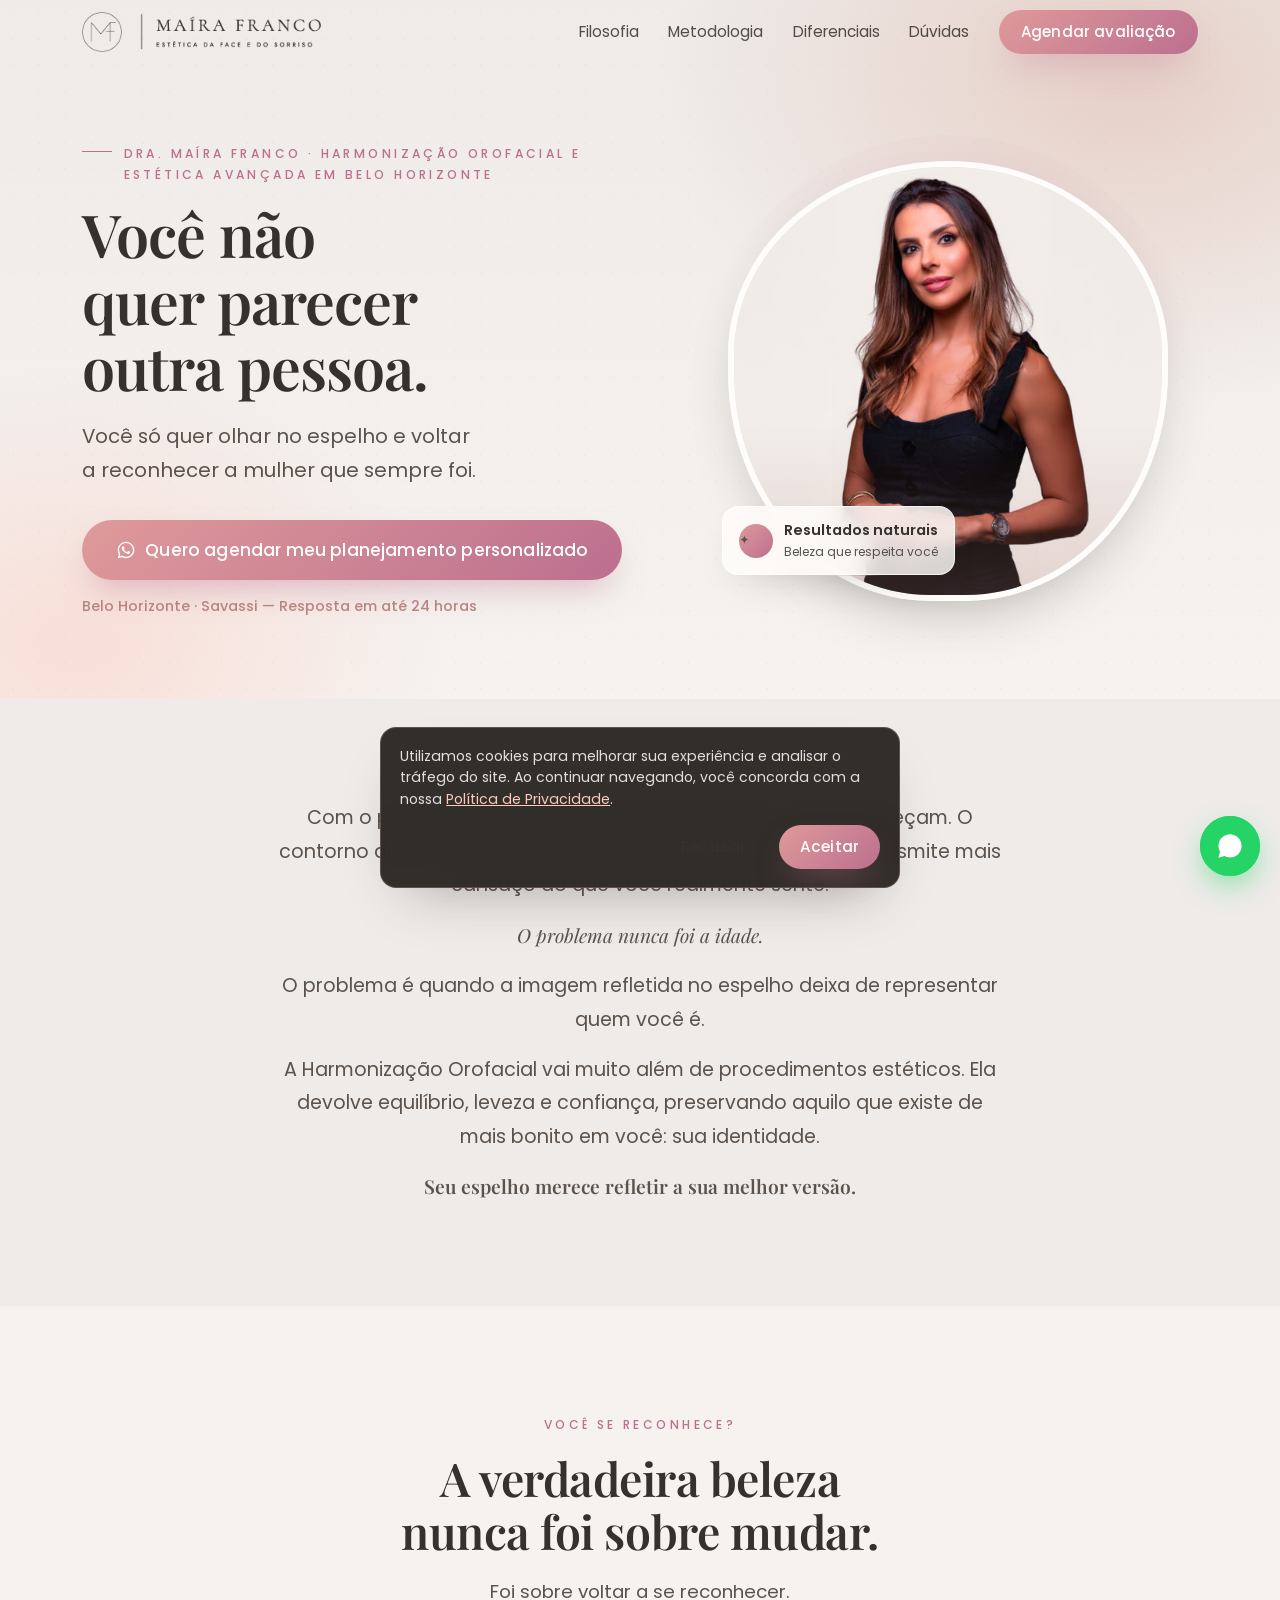
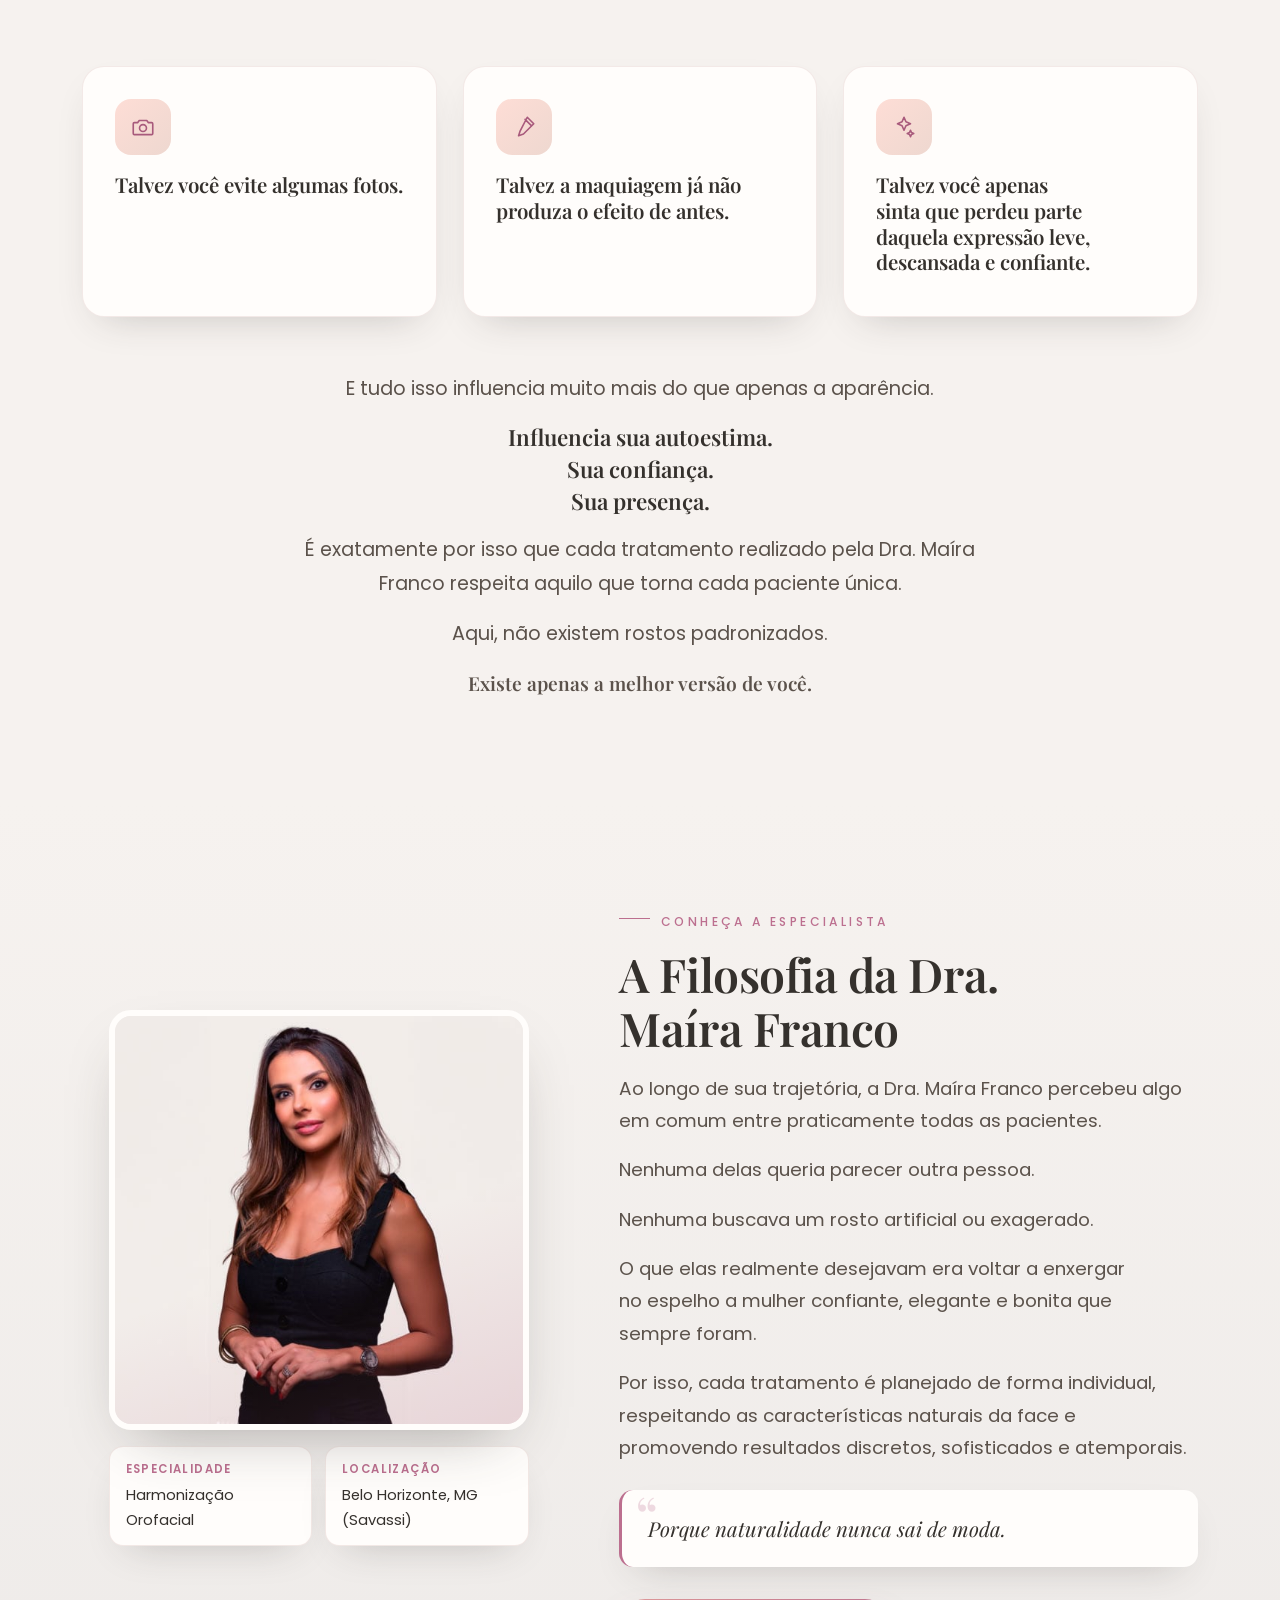
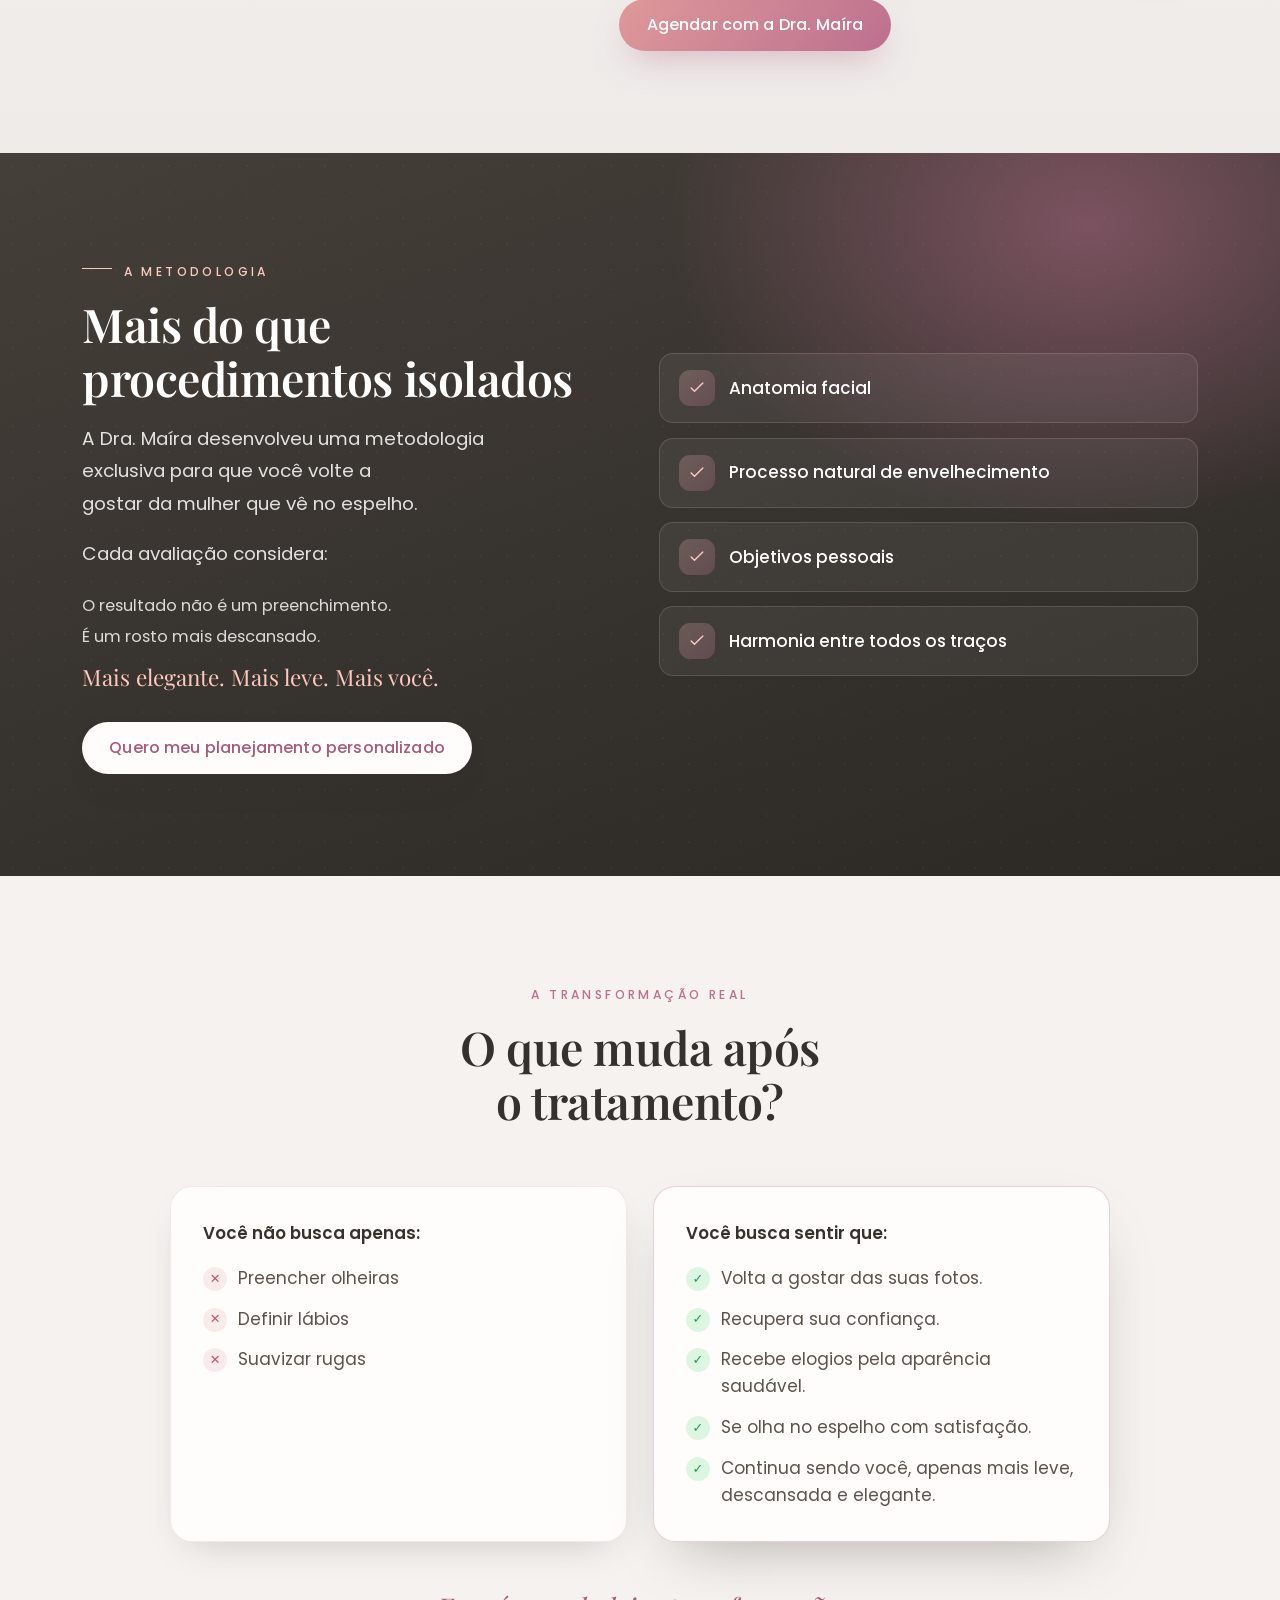
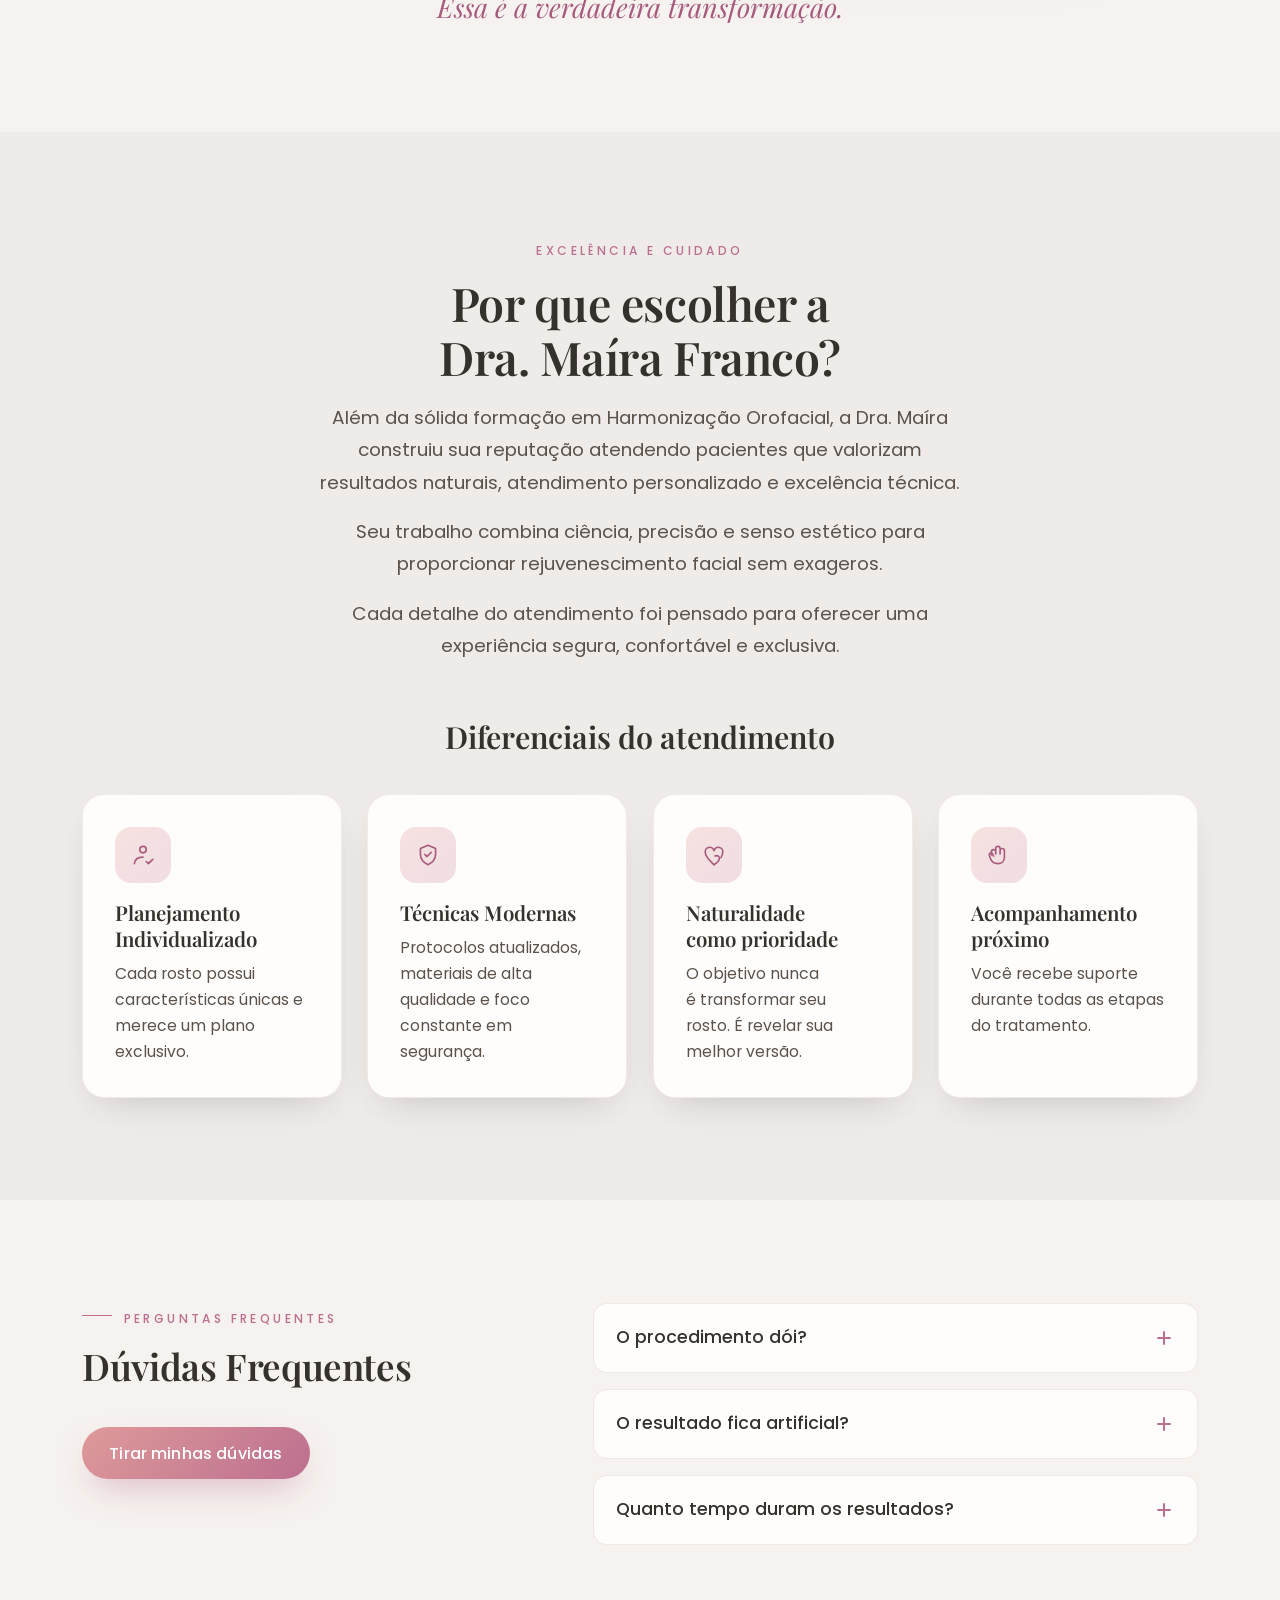
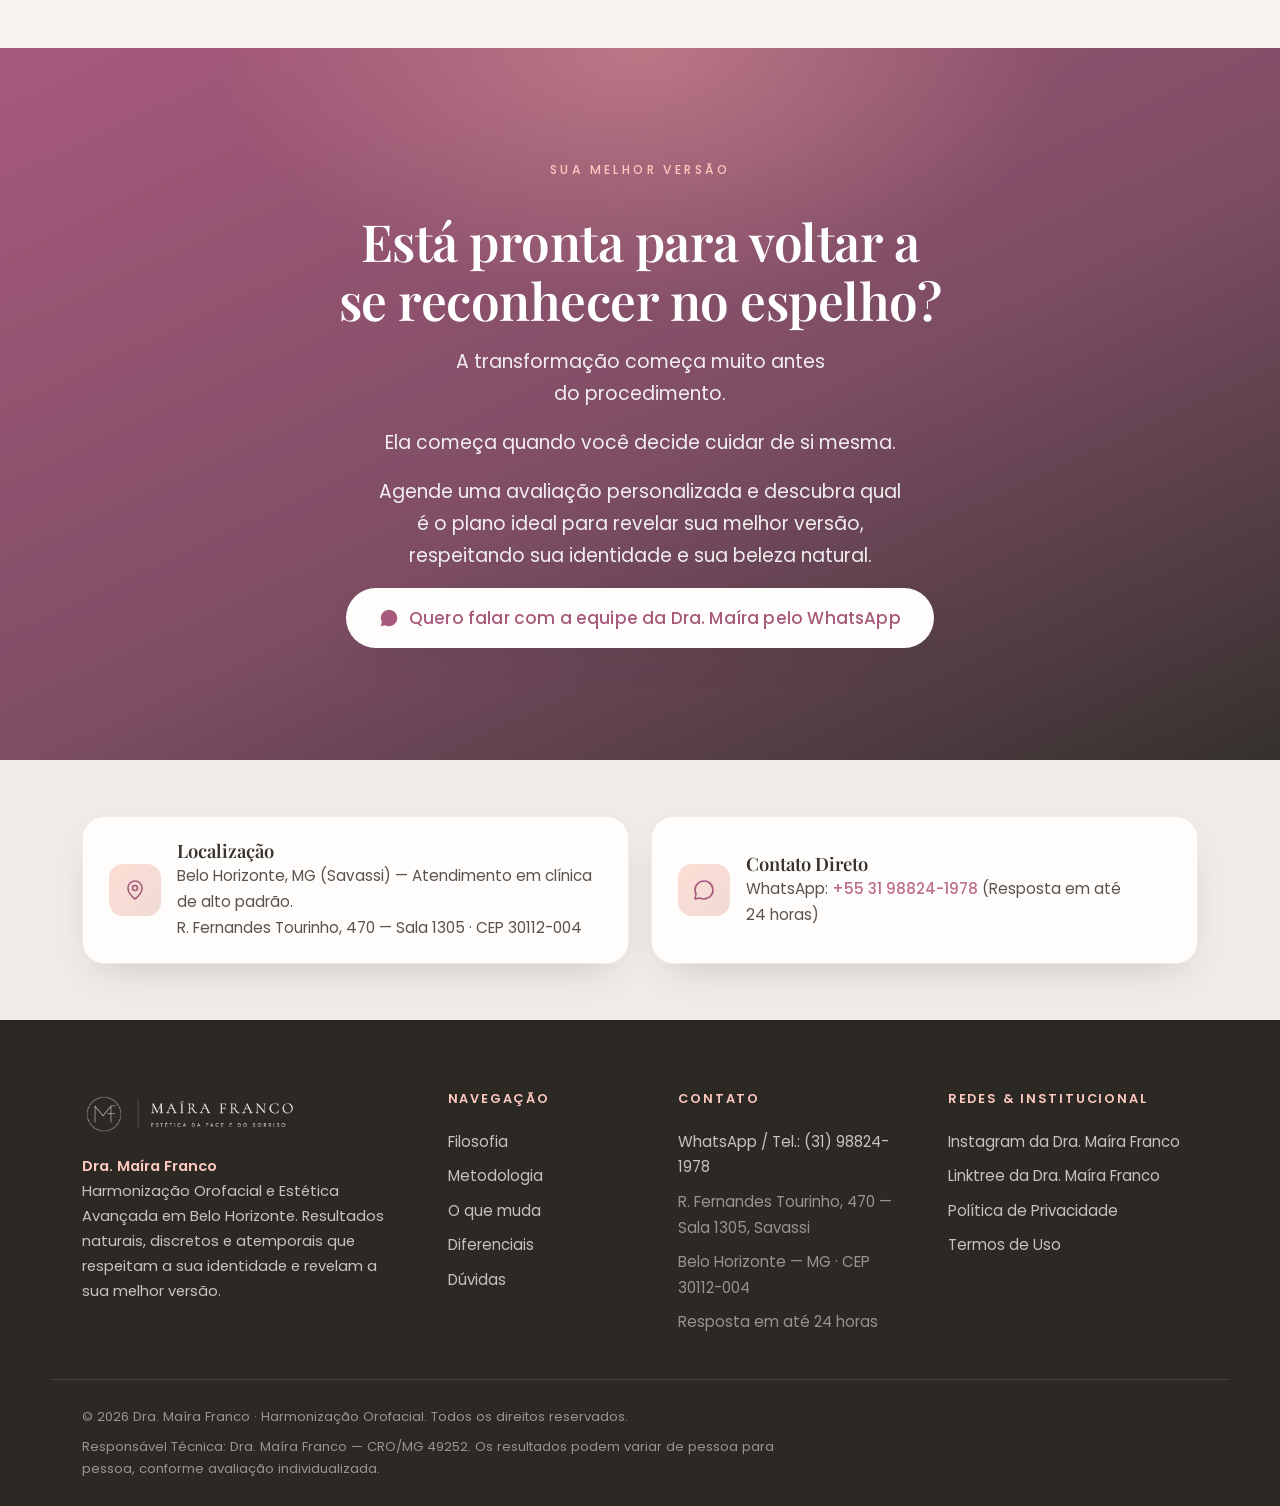
==== commit 2af81095: "Add files via upload" ====
--- a/index.html
+++ b/index.html
@@ -6,8 +6,8 @@
 <meta name="theme-color" content="#35312D" />
 
 <!-- SEO -->
-<title>Dra. Maíra Franco | Harmonização Orofacial em Belo Horizonte (Savassi)</title>
-<meta name="description" content="Realce a sua beleza natural com a Harmonização Orofacial da Dra. Maíra Franco. Procedimentos seguros, personalizados e resultados naturais em Belo Horizonte (Savassi). Agende sua avaliação." />
+<title>Dra. Maíra Franco | Harmonização Orofacial e Estética Avançada em Belo Horizonte</title>
+<meta name="description" content="Você não quer parecer outra pessoa — só quer voltar a reconhecer a mulher que sempre foi. Harmonização Orofacial e Estética Avançada com resultados naturais, discretos e atemporais em Belo Horizonte (Savassi). Agende sua avaliação." />
 <meta name="robots" content="index, follow" />
 <meta name="author" content="Dra. Maíra Franco" />
 <link rel="canonical" href="https://dramairafranco.com.br/" />
@@ -15,8 +15,8 @@
 <!-- Open Graph -->
 <meta property="og:type" content="website" />
 <meta property="og:locale" content="pt_BR" />
-<meta property="og:title" content="Dra. Maíra Franco | Harmonização Orofacial" />
-<meta property="og:description" content="Realce a sua beleza natural com resultados que inspiram confiança e harmonia." />
+<meta property="og:title" content="Dra. Maíra Franco | Harmonização Orofacial e Estética Avançada" />
+<meta property="og:description" content="Seu espelho merece refletir a sua melhor versão. Resultados naturais que respeitam a sua identidade." />
 <meta property="og:image" content="assets/img/maira.jpg" />
 
 <!-- Favicon -->
@@ -38,8 +38,8 @@
 {
   "@context": "https://schema.org",
   "@type": "MedicalBusiness",
-  "name": "Dra. Maíra Franco - Harmonização Orofacial",
-  "description": "Especialista em Harmonização Orofacial, dedicada a realçar a beleza natural e promover a autoestima com segurança e resultados harmoniosos.",
+  "name": "Dra. Maíra Franco - Harmonização Orofacial e Estética Avançada",
+  "description": "Harmonização Orofacial e Estética Avançada em Belo Horizonte. Resultados naturais, discretos e atemporais que preservam a identidade facial e revelam a melhor versão de cada paciente.",
   "medicalSpecialty": "CosmeticProcedure",
   "areaServed": "Belo Horizonte, MG",
   "address": {"@type":"PostalAddress","addressLocality":"Belo Horizonte","addressRegion":"MG","addressCountry":"BR","streetAddress":"Savassi"},
@@ -53,12 +53,9 @@
   "@context": "https://schema.org",
   "@type": "FAQPage",
   "mainEntity": [
-    {"@type":"Question","name":"O que é Harmonização Orofacial?","acceptedAnswer":{"@type":"Answer","text":"A Harmonização Orofacial é um conjunto de procedimentos estéticos e terapêuticos que visam equilibrar as proporções do rosto, realçar a beleza natural e promover o bem-estar. Inclui tratamentos como preenchimento com ácido hialurônico, toxina botulínica (Botox), bioestimuladores de colágeno, entre outros."}},
-    {"@type":"Question","name":"Os resultados são naturais?","acceptedAnswer":{"@type":"Answer","text":"Sim, a Dra. Maíra Franco tem como prioridade a naturalidade dos resultados. O objetivo é realçar sua beleza individual, sem transformar suas características, garantindo um aspecto harmonioso e sutil."}},
-    {"@type":"Question","name":"Os procedimentos são dolorosos?","acceptedAnswer":{"@type":"Answer","text":"A maioria dos procedimentos é realizada com anestesia local ou tópica, minimizando qualquer desconforto. A Dra. Maíra Franco utiliza técnicas que visam o máximo conforto do paciente durante todo o processo."}},
-    {"@type":"Question","name":"Quanto tempo duram os resultados?","acceptedAnswer":{"@type":"Answer","text":"A duração dos resultados varia de acordo com o procedimento, o produto utilizado e as características individuais de cada paciente. Em geral, os efeitos podem durar de 6 meses a 2 anos. É importante realizar manutenções periódicas para prolongar os benefícios."}},
-    {"@type":"Question","name":"Qual o tempo de recuperação?","acceptedAnswer":{"@type":"Answer","text":"O tempo de recuperação é geralmente rápido, com a maioria dos pacientes retornando às suas atividades normais em poucos dias. Pode haver inchaço leve ou pequenos hematomas, que desaparecem em uma semana. Todas as orientações pós-procedimento serão fornecidas detalhadamente."}},
-    {"@type":"Question","name":"Quem pode fazer Harmonização Orofacial?","acceptedAnswer":{"@type":"Answer","text":"A Harmonização Orofacial é indicada para pessoas que desejam melhorar a estética e a função da face, buscando um rosto mais harmonioso e rejuvenescido. Uma avaliação individualizada com a Dra. Maíra Franco é essencial para determinar os procedimentos mais adequados para você."}}
+    {"@type":"Question","name":"O procedimento dói?","acceptedAnswer":{"@type":"Answer","text":"Utilizamos técnicas modernas e protocolos que tornam o tratamento extremamente confortável."}},
+    {"@type":"Question","name":"O resultado fica artificial?","acceptedAnswer":{"@type":"Answer","text":"Não. Toda a filosofia da Dra. Maíra é baseada em preservar a identidade facial e promover resultados naturais."}},
+    {"@type":"Question","name":"Quanto tempo duram os resultados?","acceptedAnswer":{"@type":"Answer","text":"Os resultados da metodologia de rejuvenescimento podem durar de 12 a 24 meses, de acordo com o tratamento realizado e as características individuais de cada paciente. No entanto, o envelhecimento é um processo contínuo. Por isso, dentro da nossa metodologia, criamos um programa anual de manutenção para preservar seus resultados e ajudar você a manter uma aparência sempre jovem, descansada e harmoniosa - e continuar feliz com o que vê no espelho."}}
   ]
 }
 </script>
@@ -75,12 +72,11 @@
       <img class="nav__logo nav__logo--light" src="assets/img/logo-light.png" alt="Dra. Maíra Franco - Estética da Face e do Sorriso" width="200" height="42" />
     </a>
     <nav class="nav__menu" id="menu" aria-label="Navegação principal">
-      <a href="#situacoes" class="nav__link">Situações</a>
-      <a href="#solucao" class="nav__link">A Solução</a>
-      <a href="#sobre" class="nav__link">Sobre</a>
-      <a href="#depoimentos" class="nav__link">Depoimentos</a>
+      <a href="#filosofia" class="nav__link">Filosofia</a>
+      <a href="#metodologia" class="nav__link">Metodologia</a>
+      <a href="#porque" class="nav__link">Diferenciais</a>
       <a href="#faq" class="nav__link">Dúvidas</a>
-      <a class="btn btn--rose nav__cta" data-cta="nav" href="https://wa.me/5531988241978?text=Ol%C3%A1%2C%20Dra.%20Ma%C3%ADra!%20Gostaria%20de%20agendar%20a%20minha%20avalia%C3%A7%C3%A3o%20de%20Harmoniza%C3%A7%C3%A3o%20Orofacial." target="_blank" rel="noopener">Agendar avaliação</a>
+      <a class="btn btn--rose nav__cta" data-cta="nav" href="https://wa.me/5531988241978?text=Ol%C3%A1%2C%20Dra.%20Ma%C3%ADra!%20Quero%20agendar%20meu%20planejamento%20personalizado." target="_blank" rel="noopener">Agendar avaliação</a>
     </nav>
     <button class="nav__toggle" id="navToggle" aria-label="Abrir menu" aria-expanded="false" aria-controls="menu">
       <span></span><span></span><span></span>
@@ -94,13 +90,13 @@
     <div class="hero__bg" aria-hidden="true"></div>
     <div class="container hero__grid">
       <div class="hero__content">
-        <span class="eyebrow reveal">Dra. Maíra Franco · Harmonização Orofacial</span>
-        <h1 class="hero__title reveal" data-delay="1">Realce a sua beleza natural com resultados que inspiram confiança e harmonia.</h1>
-        <p class="hero__subtitle reveal" data-delay="2">Descubra a transformação que a Harmonização Orofacial pode trazer para você, com procedimentos seguros, personalizados e um toque de arte que respeita a sua individualidade.</p>
+        <span class="eyebrow reveal">Dra. Maíra Franco · Harmonização Orofacial e Estética Avançada em Belo Horizonte</span>
+        <h1 class="hero__title reveal" data-delay="1">Você não quer parecer outra pessoa.</h1>
+        <p class="hero__subtitle reveal" data-delay="2">Você só quer olhar no espelho e voltar a reconhecer a mulher que sempre foi.</p>
         <div class="hero__actions reveal" data-delay="3">
-          <a class="btn btn--rose btn--lg" data-cta="hero" href="https://wa.me/5531988241978?text=Ol%C3%A1%2C%20Dra.%20Ma%C3%ADra!%20Gostaria%20de%20agendar%20a%20minha%20avalia%C3%A7%C3%A3o%20de%20Harmoniza%C3%A7%C3%A3o%20Orofacial." target="_blank" rel="noopener">
+          <a class="btn btn--rose btn--lg" data-cta="hero" href="https://wa.me/5531988241978?text=Ol%C3%A1%2C%20Dra.%20Ma%C3%ADra!%20Quero%20agendar%20meu%20planejamento%20personalizado." target="_blank" rel="noopener">
             <svg class="btn__icon" viewBox="0 0 24 24" width="20" height="20" aria-hidden="true"><path fill="currentColor" d="M12.04 2C6.58 2 2.13 6.45 2.13 11.91c0 1.75.46 3.45 1.32 4.95L2 22l5.25-1.38c1.45.79 3.08 1.21 4.79 1.21 5.46 0 9.91-4.45 9.91-9.91S17.5 2 12.04 2m0 1.67c4.55 0 8.24 3.69 8.24 8.24s-3.69 8.24-8.24 8.24c-1.53 0-3.03-.42-4.32-1.22l-.31-.19-3.12.82.83-3.04-.2-.32a8.19 8.19 0 0 1-1.26-4.36c0-4.55 3.7-8.24 8.24-8.24m4.52 10.4c-.25-.12-1.47-.72-1.69-.81-.23-.08-.39-.12-.56.13-.16.24-.64.8-.79.97-.14.16-.29.18-.54.06-.25-.12-1.05-.39-1.99-1.23-.74-.66-1.23-1.47-1.38-1.72-.14-.24-.02-.37.11-.5.11-.11.25-.29.37-.43.12-.14.16-.24.25-.41.08-.16.04-.31-.02-.43-.06-.12-.56-1.34-.76-1.84-.2-.48-.41-.42-.56-.43-.14-.01-.31-.01-.48-.01-.16 0-.43.06-.66.31-.23.24-.86.85-.86 2.07 0 1.22.89 2.4 1.01 2.56.12.16 1.75 2.67 4.25 3.74.59.26 1.05.41 1.41.52.59.19 1.13.16 1.56.1.48-.07 1.47-.6 1.68-1.18.21-.58.21-1.07.14-1.18-.06-.1-.22-.16-.47-.28"/></svg>
-            Agendar minha avaliação
+            Quero agendar meu planejamento personalizado
           </a>
           <p class="hero__trust">Belo Horizonte · Savassi — Resposta em até 24 horas</p>
         </div>
@@ -117,179 +113,193 @@
     </div>
   </section>
 
-  <!-- ==================== SITUAÇÕES ==================== -->
+  <!-- ==================== MANIFESTO ==================== -->
+  <section class="manifesto section" id="manifesto">
+    <div class="container">
+      <div class="prose reveal">
+        <p>Com o passar do tempo, é natural que pequenos sinais apareçam. O contorno do rosto muda, a pele perde sustentação, o olhar transmite mais cansaço do que você realmente sente.</p>
+        <p class="prose__lead">O problema nunca foi a idade.</p>
+        <p>O problema é quando a imagem refletida no espelho deixa de representar quem você é.</p>
+        <p>A Harmonização Orofacial vai muito além de procedimentos estéticos. Ela devolve equilíbrio, leveza e confiança, preservando aquilo que existe de mais bonito em você: sua identidade.</p>
+        <p class="prose__accent">Seu espelho merece refletir a sua melhor versão.</p>
+      </div>
+    </div>
+  </section>
+
+  <!-- ==================== A VERDADEIRA BELEZA (SITUAÇÕES) ==================== -->
   <section class="situacoes section" id="situacoes">
     <div class="container">
       <div class="section__head reveal">
         <span class="eyebrow">Você se reconhece?</span>
-        <h2 class="section__title">Você se identifica com alguma dessas situações?</h2>
-        <p class="section__text">Muitas pessoas buscam a Harmonização Orofacial para resolver questões que afetam sua autoestima e bem-estar. Veja se você se reconhece:</p>
-      </div>
-      <div class="cards cards--5">
+        <h2 class="section__title">A verdadeira beleza nunca foi sobre mudar.</h2>
+        <p class="section__text">Foi sobre voltar a se reconhecer.</p>
+      </div>
+      <div class="cards cards--3">
         <article class="card reveal">
           <span class="card__ico" aria-hidden="true">
-            <svg viewBox="0 0 24 24" width="26" height="26"><path fill="none" stroke="currentColor" stroke-width="1.5" stroke-linecap="round" stroke-linejoin="round" d="M12 3a9 9 0 1 0 0 18 9 9 0 0 0 0-18zM8.5 14c1 1.2 2.2 1.8 3.5 1.8s2.5-.6 3.5-1.8M9 9.5h.01M15 9.5h.01"/></svg>
+            <svg viewBox="0 0 24 24" width="26" height="26"><path fill="none" stroke="currentColor" stroke-width="1.5" stroke-linecap="round" stroke-linejoin="round" d="M4 8h3l1.5-2h7L17 8h3a1 1 0 0 1 1 1v9a1 1 0 0 1-1 1H4a1 1 0 0 1-1-1V9a1 1 0 0 1 1-1z"/><circle cx="12" cy="13" r="3.2" fill="none" stroke="currentColor" stroke-width="1.5"/></svg>
           </span>
-          <h3 class="card__title">Insatisfação com o contorno facial</h3>
-          <p class="card__text">Sente que seu rosto perdeu a definição ou que certas áreas não estão em harmonia.</p>
+          <h3 class="card__title">Talvez você evite algumas fotos.</h3>
         </article>
         <article class="card reveal" data-delay="1">
           <span class="card__ico" aria-hidden="true">
-            <svg viewBox="0 0 24 24" width="26" height="26"><path fill="none" stroke="currentColor" stroke-width="1.5" stroke-linecap="round" stroke-linejoin="round" d="M12 10c-1.5-2-4-3-6.5-2.5C7 9 4.5 11 3 12c2 .5 3.5 2 4.5 3.5C9 17.5 10.5 18 12 18s3-.5 4.5-2.5C17.5 14 19 12.5 21 12c-1.5-1-4-3-2.5-4.5C16 7 13.5 8 12 10z"/></svg>
+            <svg viewBox="0 0 24 24" width="26" height="26"><path fill="none" stroke="currentColor" stroke-width="1.5" stroke-linecap="round" stroke-linejoin="round" d="M15 3l6 6-9.5 9.5-4.5 1.5 1.5-4.5L15 3zM13 5l6 6"/></svg>
           </span>
-          <h3 class="card__title">Lábios finos ou sem volume</h3>
-          <p class="card__text">Deseja lábios mais volumosos, hidratados e com contorno bem definido, mas com naturalidade.</p>
+          <h3 class="card__title">Talvez a maquiagem já não produza o efeito de antes.</h3>
         </article>
         <article class="card reveal" data-delay="2">
           <span class="card__ico" aria-hidden="true">
-            <svg viewBox="0 0 24 24" width="26" height="26"><path fill="none" stroke="currentColor" stroke-width="1.5" stroke-linecap="round" stroke-linejoin="round" d="M3 8c3-2 5-2 9 0M4 13c3-2 5-2 9 0M3 18c3-2 5-2 9 0M18 6l1.5 3.5L23 11l-3.5 1.5L18 16l-1.5-3.5L13 11l3.5-1.5z"/></svg>
+            <svg viewBox="0 0 24 24" width="26" height="26"><path fill="none" stroke="currentColor" stroke-width="1.5" stroke-linecap="round" stroke-linejoin="round" d="M12 3l1.8 4.2L18 9l-4.2 1.8L12 15l-1.8-4.2L6 9l4.2-1.8zM18 15l.9 2.1 2.1.9-2.1.9L18 21l-.9-2.1L15 18l2.1-.9z"/></svg>
           </span>
-          <h3 class="card__title">Rugas e linhas de expressão</h3>
-          <p class="card__text">Procura suavizar os sinais do tempo, mantendo uma expressão leve e jovial.</p>
-        </article>
-        <article class="card reveal" data-delay="1">
-          <span class="card__ico" aria-hidden="true">
-            <svg viewBox="0 0 24 24" width="26" height="26"><path fill="none" stroke="currentColor" stroke-width="1.5" stroke-linecap="round" stroke-linejoin="round" d="M2 12s3.5-6 10-6 10 6 10 6-3.5 6-10 6-10-6-10-6z"/><circle cx="12" cy="12" r="2.5" fill="none" stroke="currentColor" stroke-width="1.5"/></svg>
-          </span>
-          <h3 class="card__title">Olheiras profundas ou cansadas</h3>
-          <p class="card__text">Quer um olhar mais descansado e iluminado, sem a aparência de fadiga.</p>
-        </article>
-        <article class="card reveal" data-delay="2">
-          <span class="card__ico" aria-hidden="true">
-            <svg viewBox="0 0 24 24" width="26" height="26"><path fill="none" stroke="currentColor" stroke-width="1.5" stroke-linecap="round" stroke-linejoin="round" d="M12 3v18M6 7c-2 3-2 7 0 10M18 7c2 3 2 7 0 10"/></svg>
-          </span>
-          <h3 class="card__title">Assimetrias faciais</h3>
-          <p class="card__text">Busca corrigir pequenas desproporções para um rosto mais equilibrado.</p>
-        </article>
-      </div>
-    </div>
-  </section>
-
-  <!-- ==================== A SOLUÇÃO ==================== -->
-  <section class="solucao section" id="solucao">
+          <h3 class="card__title">Talvez você apenas sinta que perdeu parte daquela expressão leve, descansada e confiante.</h3>
+        </article>
+      </div>
+      <div class="prose reveal" style="margin-top:clamp(2.4rem,5vw,3.4rem)">
+        <p>E tudo isso influencia muito mais do que apenas a aparência.</p>
+        <div class="prose__group">
+          <p>Influencia sua autoestima.</p>
+          <p>Sua confiança.</p>
+          <p>Sua presença.</p>
+        </div>
+        <p>É exatamente por isso que cada tratamento realizado pela Dra. Maíra Franco respeita aquilo que torna cada paciente única.</p>
+        <p>Aqui, não existem rostos padronizados.</p>
+        <p class="prose__accent">Existe apenas a melhor versão de você.</p>
+      </div>
+    </div>
+  </section>
+
+  <!-- ==================== A FILOSOFIA ==================== -->
+  <section class="sobre section" id="filosofia">
+    <div class="container sobre__grid">
+      <div class="sobre__media reveal">
+        <div class="sobre__photo">
+          <img src="assets/img/maira-2.jpg" alt="Dra. Maíra Franco, especialista em Harmonização Orofacial" width="546" height="546" loading="lazy" />
+        </div>
+        <div class="sobre__tags">
+          <span><strong>Especialidade</strong>Harmonização Orofacial</span>
+          <span><strong>Localização</strong>Belo Horizonte, MG (Savassi)</span>
+        </div>
+      </div>
+      <div class="sobre__content reveal" data-delay="1">
+        <span class="eyebrow">Conheça a especialista</span>
+        <h2 class="section__title">A Filosofia da Dra. Maíra Franco</h2>
+        <div class="section__text stack">
+          <p>Ao longo de sua trajetória, a Dra. Maíra Franco percebeu algo em comum entre praticamente todas as pacientes.</p>
+          <p>Nenhuma delas queria parecer outra pessoa.</p>
+          <p>Nenhuma buscava um rosto artificial ou exagerado.</p>
+          <p>O que elas realmente desejavam era voltar a enxergar no espelho a mulher confiante, elegante e bonita que sempre foram.</p>
+          <p>Por isso, cada tratamento é planejado de forma individual, respeitando as características naturais da face e promovendo resultados discretos, sofisticados e atemporais.</p>
+        </div>
+        <blockquote class="quote">
+          <p>Porque naturalidade nunca sai de moda.</p>
+        </blockquote>
+        <a class="btn btn--rose" data-cta="filosofia" href="https://wa.me/5531988241978?text=Ol%C3%A1%2C%20Dra.%20Ma%C3%ADra!%20Gostaria%20de%20agendar%20a%20minha%20avalia%C3%A7%C3%A3o." target="_blank" rel="noopener">Agendar com a Dra. Maíra</a>
+      </div>
+    </div>
+  </section>
+
+  <!-- ==================== A METODOLOGIA ==================== -->
+  <section class="solucao section" id="metodologia">
     <div class="solucao__bg" aria-hidden="true"></div>
     <div class="container solucao__grid">
       <div class="solucao__intro reveal">
-        <span class="eyebrow eyebrow--light">A Solução</span>
-        <h2 class="section__title section__title--light">Harmonização Orofacial com Dra. Maíra Franco</h2>
-        <p class="section__text section__text--light">A Harmonização Orofacial é a arte de equilibrar as proporções do rosto, realçando a beleza natural e promovendo o bem-estar. Com a Dra. Maíra Franco, você encontra uma abordagem personalizada que une ciência, técnica e sensibilidade para resultados que superam expectativas.</p>
-        <a class="btn btn--cream" data-cta="solucao" href="https://wa.me/5531988241978?text=Ol%C3%A1%2C%20Dra.%20Ma%C3%ADra!%20Quero%20saber%20mais%20sobre%20a%20Harmoniza%C3%A7%C3%A3o%20Orofacial." target="_blank" rel="noopener">Quero saber mais</a>
-      </div>
-      <ul class="benefits reveal" data-delay="1">
-        <li class="benefit">
-          <span class="benefit__ico" aria-hidden="true">
-            <svg viewBox="0 0 24 24" width="22" height="22"><path fill="none" stroke="currentColor" stroke-width="1.6" stroke-linecap="round" stroke-linejoin="round" d="M9 7a3 3 0 1 1 6 0 3 3 0 0 1-6 0zM4 20c.5-4 3.5-6 8-6M15 18l2 2 4-4"/></svg>
-          </span>
-          <div><h3>Procedimentos Personalizados</h3><p>Cada tratamento é planejado individualmente, respeitando suas características únicas e desejos.</p></div>
+        <span class="eyebrow eyebrow--light">A Metodologia</span>
+        <h2 class="section__title section__title--light">Mais do que procedimentos isolados</h2>
+        <p class="section__text section__text--light">A Dra. Maíra desenvolveu uma metodologia exclusiva para que você volte a gostar da mulher que vê no espelho.</p>
+        <p class="section__text section__text--light" style="margin-top:1.1rem">Cada avaliação considera:</p>
+        <div class="solucao__result">
+          <p>O resultado não é um preenchimento.</p>
+          <p>É um rosto mais descansado.</p>
+          <p class="accent">Mais elegante. Mais leve. Mais você.</p>
+        </div>
+        <a class="btn btn--cream" data-cta="metodologia" href="https://wa.me/5531988241978?text=Ol%C3%A1%2C%20Dra.%20Ma%C3%ADra!%20Quero%20conhecer%20a%20metodologia%20e%20agendar%20minha%20avalia%C3%A7%C3%A3o." target="_blank" rel="noopener" style="margin-top:1.6rem">Quero meu planejamento personalizado</a>
+      </div>
+      <ul class="checklist reveal" data-delay="1">
+        <li>
+          <span class="ic" aria-hidden="true"><svg viewBox="0 0 24 24" width="20" height="20"><path fill="none" stroke="currentColor" stroke-width="1.7" stroke-linecap="round" stroke-linejoin="round" d="M5 12l4 4L19 6"/></svg></span>
+          Anatomia facial
         </li>
-        <li class="benefit">
-          <span class="benefit__ico" aria-hidden="true">
-            <svg viewBox="0 0 24 24" width="22" height="22"><path fill="none" stroke="currentColor" stroke-width="1.6" stroke-linecap="round" stroke-linejoin="round" d="M12 21c5-2 8-6 8-11V5l-8-2-8 2v5c0 5 3 9 8 11z"/><path fill="none" stroke="currentColor" stroke-width="1.6" stroke-linecap="round" stroke-linejoin="round" d="M9 11.5l2 2 4-4"/></svg>
-          </span>
-          <div><h3>Resultados Naturais</h3><p>Foco em realçar sua beleza sem exageros, garantindo um aspecto harmonioso e autêntico.</p></div>
+        <li>
+          <span class="ic" aria-hidden="true"><svg viewBox="0 0 24 24" width="20" height="20"><path fill="none" stroke="currentColor" stroke-width="1.7" stroke-linecap="round" stroke-linejoin="round" d="M5 12l4 4L19 6"/></svg></span>
+          Processo natural de envelhecimento
         </li>
-        <li class="benefit">
-          <span class="benefit__ico" aria-hidden="true">
-            <svg viewBox="0 0 24 24" width="22" height="22"><path fill="none" stroke="currentColor" stroke-width="1.6" stroke-linecap="round" stroke-linejoin="round" d="M12 3l7 3v5c0 4.5-3 8-7 10-4-2-7-5.5-7-10V6z"/></svg>
-          </span>
-          <div><h3>Tecnologia e Segurança</h3><p>Utilização de técnicas avançadas e produtos de alta qualidade em um ambiente seguro.</p></div>
+        <li>
+          <span class="ic" aria-hidden="true"><svg viewBox="0 0 24 24" width="20" height="20"><path fill="none" stroke="currentColor" stroke-width="1.7" stroke-linecap="round" stroke-linejoin="round" d="M5 12l4 4L19 6"/></svg></span>
+          Objetivos pessoais
         </li>
-        <li class="benefit">
-          <span class="benefit__ico" aria-hidden="true">
-            <svg viewBox="0 0 24 24" width="22" height="22"><path fill="none" stroke="currentColor" stroke-width="1.6" stroke-linecap="round" stroke-linejoin="round" d="M12 20s-7-4.35-7-9.5A3.5 3.5 0 0 1 12 7a3.5 3.5 0 0 1 7 3.5C19 15.65 12 20 12 20z"/></svg>
-          </span>
-          <div><h3>Bem-estar e Autoestima</h3><p>Mais do que estética, a Harmonização Orofacial é sobre resgatar sua confiança e satisfação com a própria imagem.</p></div>
+        <li>
+          <span class="ic" aria-hidden="true"><svg viewBox="0 0 24 24" width="20" height="20"><path fill="none" stroke="currentColor" stroke-width="1.7" stroke-linecap="round" stroke-linejoin="round" d="M5 12l4 4L19 6"/></svg></span>
+          Harmonia entre todos os traços
         </li>
       </ul>
     </div>
   </section>
 
-  <!-- ==================== POR QUE ESCOLHER ==================== -->
-  <section class="porque section" id="porque">
+  <!-- ==================== O QUE MUDA ==================== -->
+  <section class="porque section" id="resultados">
+    <div class="container">
+      <div class="section__head reveal">
+        <span class="eyebrow">A transformação real</span>
+        <h2 class="section__title">O que muda após o tratamento?</h2>
+      </div>
+      <div class="compare">
+        <div class="compare__col reveal">
+          <p class="compare__label">Você não busca apenas:</p>
+          <ul class="compare__list">
+            <li><span class="compare__ic compare__ic--no" aria-hidden="true">✕</span>Preencher olheiras</li>
+            <li><span class="compare__ic compare__ic--no" aria-hidden="true">✕</span>Definir lábios</li>
+            <li><span class="compare__ic compare__ic--no" aria-hidden="true">✕</span>Suavizar rugas</li>
+          </ul>
+        </div>
+        <div class="compare__col compare__col--yes reveal" data-delay="1">
+          <p class="compare__label">Você busca sentir que:</p>
+          <ul class="compare__list">
+            <li><span class="compare__ic compare__ic--yes" aria-hidden="true">✓</span>Volta a gostar das suas fotos.</li>
+            <li><span class="compare__ic compare__ic--yes" aria-hidden="true">✓</span>Recupera sua confiança.</li>
+            <li><span class="compare__ic compare__ic--yes" aria-hidden="true">✓</span>Recebe elogios pela aparência saudável.</li>
+            <li><span class="compare__ic compare__ic--yes" aria-hidden="true">✓</span>Se olha no espelho com satisfação.</li>
+            <li><span class="compare__ic compare__ic--yes" aria-hidden="true">✓</span>Continua sendo você, apenas mais leve, descansada e elegante.</li>
+          </ul>
+        </div>
+      </div>
+      <p class="compare__closer reveal">Essa é a verdadeira transformação.</p>
+    </div>
+  </section>
+
+  <!-- ==================== POR QUE ESCOLHER + DIFERENCIAIS ==================== -->
+  <section class="depoimentos section" id="porque">
     <div class="container">
       <div class="section__head reveal">
         <span class="eyebrow">Excelência e cuidado</span>
         <h2 class="section__title">Por que escolher a Dra. Maíra Franco?</h2>
-        <p class="section__text">Nossa clínica se destaca pelo compromisso com a excelência, o cuidado humanizado e a busca constante por resultados que transformam vidas.</p>
-      </div>
-      <div class="cards cards--5 cards--soft">
+        <div class="section__text stack">
+          <p>Além da sólida formação em Harmonização Orofacial, a Dra. Maíra construiu sua reputação atendendo pacientes que valorizam resultados naturais, atendimento personalizado e excelência técnica.</p>
+          <p>Seu trabalho combina ciência, precisão e senso estético para proporcionar rejuvenescimento facial sem exageros.</p>
+          <p>Cada detalhe do atendimento foi pensado para oferecer uma experiência segura, confortável e exclusiva.</p>
+        </div>
+      </div>
+      <h3 class="subhead reveal">Diferenciais do atendimento</h3>
+      <div class="cards cards--4 cards--soft">
         <article class="card reveal">
-          <span class="card__ico" aria-hidden="true"><svg viewBox="0 0 24 24" width="26" height="26"><path fill="none" stroke="currentColor" stroke-width="1.5" stroke-linecap="round" stroke-linejoin="round" d="M12 3l2.5 5 5.5.8-4 3.9 1 5.5-5-2.6-5 2.6 1-5.5-4-3.9 5.5-.8z"/></svg></span>
-          <h3 class="card__title">Expertise em Harmonização Orofacial</h3>
-          <p class="card__text">Anos de dedicação e aperfeiçoamento nas mais modernas técnicas de harmonização facial.</p>
+          <span class="card__ico" aria-hidden="true"><svg viewBox="0 0 24 24" width="26" height="26"><path fill="none" stroke="currentColor" stroke-width="1.5" stroke-linecap="round" stroke-linejoin="round" d="M9 7a3 3 0 1 1 6 0 3 3 0 0 1-6 0zM4 20c.5-4 3.5-6 8-6M15 18l2 2 4-4"/></svg></span>
+          <h3 class="card__title">Planejamento Individualizado</h3>
+          <p class="card__text">Cada rosto possui características únicas e merece um plano exclusivo.</p>
         </article>
         <article class="card reveal" data-delay="1">
-          <span class="card__ico" aria-hidden="true"><svg viewBox="0 0 24 24" width="26" height="26"><path fill="none" stroke="currentColor" stroke-width="1.5" stroke-linecap="round" stroke-linejoin="round" d="M12 12a4 4 0 1 0 0-8 4 4 0 0 0 0 8zM5 20c.7-3.5 3.5-5.5 7-5.5s6.3 2 7 5.5"/></svg></span>
-          <h3 class="card__title">Atendimento Individualizado</h3>
-          <p class="card__text">Cada paciente é único, e seu tratamento é desenhado para atender às suas necessidades e expectativas específicas.</p>
+          <span class="card__ico" aria-hidden="true"><svg viewBox="0 0 24 24" width="26" height="26"><path fill="none" stroke="currentColor" stroke-width="1.5" stroke-linecap="round" stroke-linejoin="round" d="M12 3l7 3v5c0 4.5-3 8-7 10-4-2-7-5.5-7-10V6z"/><path fill="none" stroke="currentColor" stroke-width="1.5" stroke-linecap="round" stroke-linejoin="round" d="M9 11.5l2 2 4-4"/></svg></span>
+          <h3 class="card__title">Técnicas Modernas</h3>
+          <p class="card__text">Protocolos atualizados, materiais de alta qualidade e foco constante em segurança.</p>
         </article>
         <article class="card reveal" data-delay="2">
-          <span class="card__ico" aria-hidden="true"><svg viewBox="0 0 24 24" width="26" height="26"><path fill="none" stroke="currentColor" stroke-width="1.5" stroke-linecap="round" stroke-linejoin="round" d="M4 11l8-6 8 6M6 10v9h12v-9M10 19v-5h4v5"/></svg></span>
-          <h3 class="card__title">Ambiente Acolhedor e Seguro</h3>
-          <p class="card__text">Infraestrutura completa para garantir seu conforto e segurança em todas as etapas do tratamento.</p>
+          <span class="card__ico" aria-hidden="true"><svg viewBox="0 0 24 24" width="26" height="26"><path fill="none" stroke="currentColor" stroke-width="1.5" stroke-linecap="round" stroke-linejoin="round" d="M12 21c-4-4-8-7-8-11a4 4 0 0 1 8-2M12 8a4 4 0 0 1 8 2c0 1.6-.6 3-1.6 4.4"/><path fill="none" stroke="currentColor" stroke-width="1.5" stroke-linecap="round" stroke-linejoin="round" d="M13 13c2-1 4 0 4 2s-2 4-5 6"/></svg></span>
+          <h3 class="card__title">Naturalidade como prioridade</h3>
+          <p class="card__text">O objetivo nunca é transformar seu rosto. É revelar sua melhor versão.</p>
         </article>
         <article class="card reveal" data-delay="1">
-          <span class="card__ico" aria-hidden="true"><svg viewBox="0 0 24 24" width="26" height="26"><path fill="none" stroke="currentColor" stroke-width="1.5" stroke-linecap="round" stroke-linejoin="round" d="M12 21c-4-4-8-7-8-11a4 4 0 0 1 8-2M12 8a4 4 0 0 1 8 2c0 1.6-.6 3-1.6 4.4"/><path fill="none" stroke="currentColor" stroke-width="1.5" stroke-linecap="round" stroke-linejoin="round" d="M13 13c2-1 4 0 4 2s-2 4-5 6"/></svg></span>
-          <h3 class="card__title">Foco na Naturalidade</h3>
-          <p class="card__text">Acreditamos que a verdadeira beleza reside na harmonia e na autenticidade, por isso buscamos resultados sutis e elegantes.</p>
-        </article>
-        <article class="card reveal" data-delay="2">
           <span class="card__ico" aria-hidden="true"><svg viewBox="0 0 24 24" width="26" height="26"><path fill="none" stroke="currentColor" stroke-width="1.5" stroke-linecap="round" stroke-linejoin="round" d="M9 11V6a2 2 0 0 1 4 0v5M13 11V8a2 2 0 0 1 4 0v6c0 3.5-2.5 6-6 6s-6-2-7-5l-1-3a1.6 1.6 0 0 1 3-1l1 2M9 11V9a2 2 0 0 0-4 0v3"/></svg></span>
-          <h3 class="card__title">Acompanhamento Completo</h3>
-          <p class="card__text">Suporte antes, durante e após os procedimentos, com orientações claras e acompanhamento próximo.</p>
-        </article>
-      </div>
-    </div>
-  </section>
-
-  <!-- ==================== SOBRE ==================== -->
-  <section class="sobre section" id="sobre">
-    <div class="container sobre__grid">
-      <div class="sobre__media reveal">
-        <div class="sobre__photo">
-          <img src="assets/img/maira.jpg" alt="Dra. Maíra Franco" width="546" height="546" loading="lazy" />
-        </div>
-        <div class="sobre__tags">
-          <span><strong>Especialidade</strong>Harmonização Orofacial</span>
-          <span><strong>Localização</strong>Belo Horizonte, MG (Savassi)</span>
-        </div>
-      </div>
-      <div class="sobre__content reveal" data-delay="1">
-        <span class="eyebrow">Conheça a especialista</span>
-        <h2 class="section__title">Conheça a Dra. Maíra Franco</h2>
-        <p class="section__text">A Dra. Maíra Franco é uma profissional apaixonada por transformar vidas através da Harmonização Orofacial. Com uma visão que vai além da estética, ela busca realçar a beleza intrínseca de cada paciente, promovendo autoestima e confiança.</p>
-        <blockquote class="quote">
-          <p>"Minha missão é ajudar as pessoas a se sentirem mais felizes e seguras com sua própria imagem. A Harmonização Orofacial é uma ferramenta poderosa para isso, e meu compromisso é entregar resultados que respeitem a individualidade e a naturalidade de cada sorriso e cada rosto."</p>
-        </blockquote>
-        <a class="btn btn--rose" data-cta="sobre" href="https://wa.me/5531988241978?text=Ol%C3%A1%2C%20Dra.%20Ma%C3%ADra!%20Gostaria%20de%20agendar%20a%20minha%20avalia%C3%A7%C3%A3o." target="_blank" rel="noopener">Agendar com a Dra. Maíra</a>
-      </div>
-    </div>
-  </section>
-
-  <!-- ==================== DEPOIMENTOS ==================== -->
-  <section class="depoimentos section" id="depoimentos">
-    <div class="container">
-      <div class="section__head reveal">
-        <span class="eyebrow">Histórias reais</span>
-        <h2 class="section__title">Depoimentos que inspiram</h2>
-        <p class="section__text">A satisfação dos nossos pacientes é a nossa maior recompensa. Veja o que eles dizem sobre a experiência com a Dra. Maíra Franco:</p>
-      </div>
-      <div class="cards cards--3">
-        <figure class="testimonial reveal">
-          <div class="testimonial__stars" aria-hidden="true">★★★★★</div>
-          <blockquote>"Sempre tive receio de fazer preenchimento labial, mas a Dra. Maíra me deixou super à vontade. O resultado ficou incrível, super natural e exatamente como eu queria! Minha autoestima está lá em cima!"</blockquote>
-          <figcaption><span class="testimonial__avatar" aria-hidden="true">A</span><span><strong>Ana C.</strong>32 anos</span></figcaption>
-        </figure>
-        <figure class="testimonial reveal" data-delay="1">
-          <div class="testimonial__stars" aria-hidden="true">★★★★★</div>
-          <blockquote>"As olheiras me incomodavam muito, me davam um aspecto cansado. Com o tratamento da Dra. Maíra, meu olhar rejuvenesceu e estou muito mais feliz com minha aparência. Profissional excelente e muito atenciosa."</blockquote>
-          <figcaption><span class="testimonial__avatar" aria-hidden="true">B</span><span><strong>Beatriz S.</strong>40 anos</span></figcaption>
-        </figure>
-        <figure class="testimonial reveal" data-delay="2">
-          <div class="testimonial__stars" aria-hidden="true">★★★★★</div>
-          <blockquote>"Busquei a Dra. Maíra para harmonizar meu rosto e o resultado foi surpreendente. Ela entendeu exatamente o que eu queria e fez um trabalho impecável, com muita delicadeza e precisão. Recomendo de olhos fechados!"</blockquote>
-          <figcaption><span class="testimonial__avatar" aria-hidden="true">C</span><span><strong>Carla P.</strong>38 anos</span></figcaption>
-        </figure>
+          <h3 class="card__title">Acompanhamento próximo</h3>
+          <p class="card__text">Você recebe suporte durante todas as etapas do tratamento.</p>
+        </article>
       </div>
     </div>
   </section>
@@ -299,33 +309,21 @@
     <div class="container faq__grid">
       <div class="faq__head reveal">
         <span class="eyebrow">Perguntas Frequentes</span>
-        <h2 class="section__title">Confira as respostas para as dúvidas mais comuns sobre Harmonização Orofacial:</h2>
+        <h2 class="section__title">Dúvidas Frequentes</h2>
         <a class="btn btn--rose" data-cta="faq" href="https://wa.me/5531988241978?text=Ol%C3%A1%2C%20Dra.%20Ma%C3%ADra!%20Tenho%20uma%20d%C3%BAvida%20sobre%20Harmoniza%C3%A7%C3%A3o%20Orofacial." target="_blank" rel="noopener">Tirar minhas dúvidas</a>
       </div>
       <div class="faq__list">
         <details class="faq__item reveal">
-          <summary class="faq__q">O que é Harmonização Orofacial?<span class="faq__plus" aria-hidden="true"></span></summary>
-          <div class="faq__a"><p>A Harmonização Orofacial é um conjunto de procedimentos estéticos e terapêuticos que visam equilibrar as proporções do rosto, realçar a beleza natural e promover o bem-estar. Inclui tratamentos como preenchimento com ácido hialurônico, toxina botulínica (Botox), bioestimuladores de colágeno, entre outros.</p></div>
+          <summary class="faq__q">O procedimento dói?<span class="faq__plus" aria-hidden="true"></span></summary>
+          <div class="faq__a"><p>Utilizamos técnicas modernas e protocolos que tornam o tratamento extremamente confortável.</p></div>
         </details>
         <details class="faq__item reveal">
-          <summary class="faq__q">Os resultados são naturais?<span class="faq__plus" aria-hidden="true"></span></summary>
-          <div class="faq__a"><p>Sim, a Dra. Maíra Franco tem como prioridade a naturalidade dos resultados. O objetivo é realçar sua beleza individual, sem transformar suas características, garantindo um aspecto harmonioso e sutil.</p></div>
-        </details>
-        <details class="faq__item reveal">
-          <summary class="faq__q">Os procedimentos são dolorosos?<span class="faq__plus" aria-hidden="true"></span></summary>
-          <div class="faq__a"><p>A maioria dos procedimentos é realizada com anestesia local ou tópica, minimizando qualquer desconforto. A Dra. Maíra Franco utiliza técnicas que visam o máximo conforto do paciente durante todo o processo.</p></div>
+          <summary class="faq__q">O resultado fica artificial?<span class="faq__plus" aria-hidden="true"></span></summary>
+          <div class="faq__a"><p>Não. Toda a filosofia da Dra. Maíra é baseada em preservar a identidade facial e promover resultados naturais.</p></div>
         </details>
         <details class="faq__item reveal">
           <summary class="faq__q">Quanto tempo duram os resultados?<span class="faq__plus" aria-hidden="true"></span></summary>
-          <div class="faq__a"><p>A duração dos resultados varia de acordo com o procedimento, o produto utilizado e as características individuais de cada paciente. Em geral, os efeitos podem durar de 6 meses a 2 anos. É importante realizar manutenções periódicas para prolongar os benefícios.</p></div>
-        </details>
-        <details class="faq__item reveal">
-          <summary class="faq__q">Qual o tempo de recuperação?<span class="faq__plus" aria-hidden="true"></span></summary>
-          <div class="faq__a"><p>O tempo de recuperação é geralmente rápido, com a maioria dos pacientes retornando às suas atividades normais em poucos dias. Pode haver inchaço leve ou pequenos hematomas, que desaparecem em uma semana. Todas as orientações pós-procedimento serão fornecidas detalhadamente.</p></div>
-        </details>
-        <details class="faq__item reveal">
-          <summary class="faq__q">Quem pode fazer Harmonização Orofacial?<span class="faq__plus" aria-hidden="true"></span></summary>
-          <div class="faq__a"><p>A Harmonização Orofacial é indicada para pessoas que desejam melhorar a estética e a função da face, buscando um rosto mais harmonioso e rejuvenescido. Uma avaliação individualizada com a Dra. Maíra Franco é essencial para determinar os procedimentos mais adequados para você.</p></div>
+          <div class="faq__a"><p>Os resultados da metodologia de rejuvenescimento podem durar de 12 a 24 meses, de acordo com o tratamento realizado e as características individuais de cada paciente.<br /><br />No entanto, o envelhecimento é um processo contínuo. Por isso, dentro da nossa metodologia, criamos um programa anual de manutenção para preservar seus resultados e ajudar você a manter uma aparência sempre jovem, descansada e harmoniosa - e continuar feliz com o que vê no espelho.</p></div>
         </details>
       </div>
     </div>
@@ -335,14 +333,17 @@
   <section class="cta-final" id="contato">
     <div class="cta-final__bg" aria-hidden="true"></div>
     <div class="container cta-final__inner reveal">
-      <span class="eyebrow eyebrow--light">Vagas limitadas</span>
-      <h2 class="cta-final__title">Pronto para realçar a sua beleza e elevar a sua autoestima?</h2>
-      <p class="cta-final__text">Agende sua avaliação personalizada com a Dra. Maíra Franco e descubra o plano de tratamento ideal para você. Nossa equipe está pronta para te receber com todo o cuidado e atenção que você merece.</p>
-      <a class="btn btn--cream btn--lg" data-cta="final" href="https://wa.me/5531988241978?text=Ol%C3%A1%2C%20Dra.%20Ma%C3%ADra!%20Quero%20agendar%20a%20minha%20avalia%C3%A7%C3%A3o.%20Vi%20que%20as%20vagas%20s%C3%A3o%20limitadas!" target="_blank" rel="noopener">
+      <span class="eyebrow eyebrow--light">Sua melhor versão</span>
+      <h2 class="cta-final__title">Está pronta para voltar a se reconhecer no espelho?</h2>
+      <div class="stack" style="text-align:center">
+        <p class="cta-final__text">A transformação começa muito antes do procedimento.</p>
+        <p class="cta-final__text">Ela começa quando você decide cuidar de si mesma.</p>
+        <p class="cta-final__text">Agende uma avaliação personalizada e descubra qual é o plano ideal para revelar sua melhor versão, respeitando sua identidade e sua beleza natural.</p>
+      </div>
+      <a class="btn btn--cream btn--lg" data-cta="final" href="https://wa.me/5531988241978?text=Ol%C3%A1!%20Quero%20falar%20com%20a%20equipe%20da%20Dra.%20Ma%C3%ADra." target="_blank" rel="noopener">
         <svg class="btn__icon" viewBox="0 0 24 24" width="20" height="20" aria-hidden="true"><path fill="currentColor" d="M12.04 2C6.58 2 2.13 6.45 2.13 11.91c0 1.75.46 3.45 1.32 4.95L2 22l5.25-1.38c1.45.79 3.08 1.21 4.79 1.21 5.46 0 9.91-4.45 9.91-9.91S17.5 2 12.04 2m4.52 12.4c-.25-.12-1.47-.72-1.69-.81-.23-.08-.39-.12-.56.13-.16.24-.64.8-.79.97-.14.16-.29.18-.54.06-.25-.12-1.05-.39-1.99-1.23-.74-.66-1.23-1.47-1.38-1.72-.14-.24-.02-.37.11-.5.11-.11.25-.29.37-.43.12-.14.16-.24.25-.41.08-.16.04-.31-.02-.43-.06-.12-.56-1.34-.76-1.84-.2-.48-.41-.42-.56-.43h-.48c-.16 0-.43.06-.66.31-.23.24-.86.85-.86 2.07 0 1.22.89 2.4 1.01 2.56.12.16 1.75 2.67 4.25 3.74.59.26 1.05.41 1.41.52.59.19 1.13.16 1.56.1.48-.07 1.47-.6 1.68-1.18.21-.58.21-1.07.14-1.18z"/></svg>
-        Fale Conosco no WhatsApp
+        Quero falar com a equipe da Dra. Maíra pelo WhatsApp
       </a>
-      <p class="cta-final__note">Vagas limitadas — Agende agora sua avaliação!</p>
     </div>
   </section>
 
@@ -366,14 +367,14 @@
   <div class="container footer__grid">
     <div class="footer__brand">
       <img src="assets/img/logo-light.png" alt="Dra. Maíra Franco - Estética da Face e do Sorriso" width="220" height="46" loading="lazy" />
-      <p><strong>Dra. Maíra Franco</strong><br />Especialista em Harmonização Orofacial, dedicada a realçar a beleza natural e promover a autoestima com segurança e resultados harmoniosos.</p>
+      <p><strong>Dra. Maíra Franco</strong><br />Harmonização Orofacial e Estética Avançada em Belo Horizonte. Resultados naturais, discretos e atemporais que respeitam a sua identidade e revelam a sua melhor versão.</p>
     </div>
     <nav class="footer__col" aria-label="Navegação do rodapé">
       <h3>Navegação</h3>
-      <a href="#situacoes">Situações</a>
-      <a href="#solucao">A Solução</a>
-      <a href="#sobre">Sobre</a>
-      <a href="#depoimentos">Depoimentos</a>
+      <a href="#filosofia">Filosofia</a>
+      <a href="#metodologia">Metodologia</a>
+      <a href="#resultados">O que muda</a>
+      <a href="#porque">Diferenciais</a>
       <a href="#faq">Dúvidas</a>
     </nav>
     <div class="footer__col">
@@ -398,13 +399,13 @@
 </footer>
 
 <!-- ==================== STICKY CTA MOBILE ==================== -->
-<a class="sticky-cta" data-cta="sticky" href="https://wa.me/5531988241978?text=Ol%C3%A1%2C%20Dra.%20Ma%C3%ADra!%20Gostaria%20de%20agendar%20a%20minha%20avalia%C3%A7%C3%A3o%20de%20Harmoniza%C3%A7%C3%A3o%20Orofacial." target="_blank" rel="noopener" aria-label="Agendar avaliação no WhatsApp">
+<a class="sticky-cta" data-cta="sticky" href="https://wa.me/5531988241978?text=Ol%C3%A1%2C%20Dra.%20Ma%C3%ADra!%20Quero%20agendar%20meu%20planejamento%20personalizado." target="_blank" rel="noopener" aria-label="Agendar avaliação no WhatsApp">
   <svg viewBox="0 0 24 24" width="22" height="22" aria-hidden="true"><path fill="currentColor" d="M12.04 2C6.58 2 2.13 6.45 2.13 11.91c0 1.75.46 3.45 1.32 4.95L2 22l5.25-1.38c1.45.79 3.08 1.21 4.79 1.21 5.46 0 9.91-4.45 9.91-9.91S17.5 2 12.04 2m4.52 12.4c-.25-.12-1.47-.72-1.69-.81-.23-.08-.39-.12-.56.13-.16.24-.64.8-.79.97-.14.16-.29.18-.54.06-.25-.12-1.05-.39-1.99-1.23-.74-.66-1.23-1.47-1.38-1.72-.14-.24-.02-.37.11-.5.11-.11.25-.29.37-.43.12-.14.16-.24.25-.41.08-.16.04-.31-.02-.43-.06-.12-.56-1.34-.76-1.84-.2-.48-.41-.42-.56-.43h-.48c-.16 0-.43.06-.66.31-.23.24-.86.85-.86 2.07 0 1.22.89 2.4 1.01 2.56.12.16 1.75 2.67 4.25 3.74.59.26 1.05.41 1.41.52.59.19 1.13.16 1.56.1.48-.07 1.47-.6 1.68-1.18.21-.58.21-1.07.14-1.18z"/></svg>
   Agendar avaliação
 </a>
 
 <!-- WhatsApp flutuante (desktop) -->
-<a class="wa-float" data-cta="float" href="https://wa.me/5531988241978?text=Ol%C3%A1%2C%20Dra.%20Ma%C3%ADra!%20Gostaria%20de%20agendar%20a%20minha%20avalia%C3%A7%C3%A3o%20de%20Harmoniza%C3%A7%C3%A3o%20Orofacial." target="_blank" rel="noopener" aria-label="Falar no WhatsApp">
+<a class="wa-float" data-cta="float" href="https://wa.me/5531988241978?text=Ol%C3%A1%2C%20Dra.%20Ma%C3%ADra!%20Quero%20agendar%20meu%20planejamento%20personalizado." target="_blank" rel="noopener" aria-label="Falar no WhatsApp">
   <svg viewBox="0 0 24 24" width="28" height="28" aria-hidden="true"><path fill="currentColor" d="M12.04 2C6.58 2 2.13 6.45 2.13 11.91c0 1.75.46 3.45 1.32 4.95L2 22l5.25-1.38c1.45.79 3.08 1.21 4.79 1.21 5.46 0 9.91-4.45 9.91-9.91S17.5 2 12.04 2m4.52 12.4c-.25-.12-1.47-.72-1.69-.81-.23-.08-.39-.12-.56.13-.16.24-.64.8-.79.97-.14.16-.29.18-.54.06-.25-.12-1.05-.39-1.99-1.23-.74-.66-1.23-1.47-1.38-1.72-.14-.24-.02-.37.11-.5.11-.11.25-.29.37-.43.12-.14.16-.24.25-.41.08-.16.04-.31-.02-.43-.06-.12-.56-1.34-.76-1.84-.2-.48-.41-.42-.56-.43h-.48c-.16 0-.43.06-.66.31-.23.24-.86.85-.86 2.07 0 1.22.89 2.4 1.01 2.56.12.16 1.75 2.67 4.25 3.74.59.26 1.05.41 1.41.52.59.19 1.13.16 1.56.1.48-.07 1.47-.6 1.68-1.18.21-.58.21-1.07.14-1.18z"/></svg>
 </a>
 
--- a/assets/css/styles.css
+++ b/assets/css/styles.css
@@ -248,7 +248,7 @@
 .faq__item[open] .faq__plus::after{transform:translate(-50%,-50%) rotate(90deg);opacity:0}
 .faq__a{max-height:0;overflow:hidden;transition:max-height .4s ease}
 .faq__a p{padding:0 1.4rem 1.3rem;color:var(--ink-soft);line-height:1.7}
-.faq__item[open] .faq__a{max-height:420px}
+.faq__item[open] .faq__a{max-height:720px}
 
 /* =========================================================
    CTA FINAL
@@ -410,3 +410,62 @@
   html{scroll-behavior:auto}
   .reveal{opacity:1;transform:none}
 }
+
+/* =========================================================
+   UTILITÁRIOS DE COPY (nova narrativa)
+   ========================================================= */
+.stack>*+*{margin-top:1.05rem}
+.subhead{font-family:var(--ff-serif);font-weight:600;text-align:center;color:var(--ink);
+  font-size:clamp(1.35rem,1.15rem + 1vw,1.9rem);margin-bottom:clamp(1.6rem,3vw,2.4rem)}
+
+/* Blocos de prosa centralizada (manifesto / fechamentos) */
+.prose{max-width:46rem;margin-inline:auto;text-align:center;display:grid;gap:1.05rem}
+.prose p{font-size:clamp(1.04rem,1rem + .4vw,1.2rem);color:var(--ink-soft);line-height:1.75}
+.prose__lead{font-family:var(--ff-serif);font-style:italic;line-height:1.3;color:var(--ink);
+  font-size:clamp(1.3rem,1.1rem + 1.1vw,1.85rem)}
+.prose__accent{font-family:var(--ff-serif);font-weight:600;color:var(--plum-2);line-height:1.3;
+  font-size:clamp(1.2rem,1rem + .9vw,1.6rem)}
+.prose__group{display:grid;gap:.1rem}
+.prose__group p{font-family:var(--ff-serif);color:var(--ink);font-weight:600;
+  font-size:clamp(1.12rem,1rem + .6vw,1.4rem);line-height:1.35}
+
+.manifesto{background:var(--cream)}
+
+/* Comparativo "O que muda após o tratamento?" */
+.compare{display:grid;grid-template-columns:1fr 1fr;gap:clamp(1rem,2.5vw,1.6rem);max-width:940px;margin-inline:auto}
+.compare__col{background:var(--white);border:1px solid rgba(182,133,126,.16);border-radius:var(--radius);
+  padding:clamp(1.5rem,3vw,2rem);box-shadow:var(--shadow-soft)}
+.compare__col--yes{border-color:rgba(188,111,143,.32);box-shadow:var(--shadow)}
+.compare__label{font-weight:600;color:var(--ink);margin-bottom:1.1rem;font-size:1.05rem}
+.compare__list{display:grid;gap:.85rem}
+.compare__list li{display:flex;gap:.7rem;align-items:flex-start;color:var(--ink-soft);line-height:1.6}
+.compare__ic{flex:0 0 auto;width:24px;height:24px;display:grid;place-content:center;border-radius:50%;margin-top:2px;font-size:.8rem;font-weight:700}
+.compare__ic--no{background:rgba(223,154,154,.18);color:#c0556a}
+.compare__ic--yes{background:rgba(37,211,102,.16);color:#1c9c50}
+.compare__closer{text-align:center;margin-top:clamp(1.8rem,3.5vw,2.6rem);font-family:var(--ff-serif);
+  font-style:italic;color:var(--plum-2);font-size:clamp(1.25rem,1.1rem + .8vw,1.7rem)}
+
+/* Checklist (banda escura da metodologia) */
+.checklist{display:grid;gap:.9rem}
+.checklist li{display:flex;gap:.85rem;align-items:center;background:rgba(255,255,255,.06);
+  border:1px solid rgba(253,200,189,.16);border-radius:var(--radius-sm);padding:1rem 1.2rem;color:#fff;font-weight:500;
+  transition:transform .3s ease,background .3s ease,border-color .3s ease}
+.checklist li:hover{transform:translateX(4px);background:rgba(255,255,255,.1);border-color:rgba(253,200,189,.35)}
+.checklist .ic{flex:0 0 auto;width:36px;height:36px;display:grid;place-content:center;border-radius:11px;
+  background:linear-gradient(135deg,rgba(253,200,189,.22),rgba(188,111,143,.28));color:var(--peach)}
+
+/* Resultado da metodologia (fechamento na banda escura) */
+.solucao__result{margin-top:1.4rem;display:grid;gap:.15rem}
+.solucao__result p{color:rgba(255,255,255,.82);font-size:1.02rem}
+.solucao__result .accent{font-family:var(--ff-serif);color:var(--peach);font-size:clamp(1.15rem,1rem + .5vw,1.4rem);margin-top:.35rem}
+
+/* 4 cards (diferenciais) */
+.cards--4{grid-template-columns:repeat(4,1fr)}
+
+@media (max-width:980px){
+  .cards--4{grid-template-columns:repeat(2,1fr)}
+}
+@media (max-width:760px){
+  .cards--4{grid-template-columns:1fr}
+  .compare{grid-template-columns:1fr}
+}
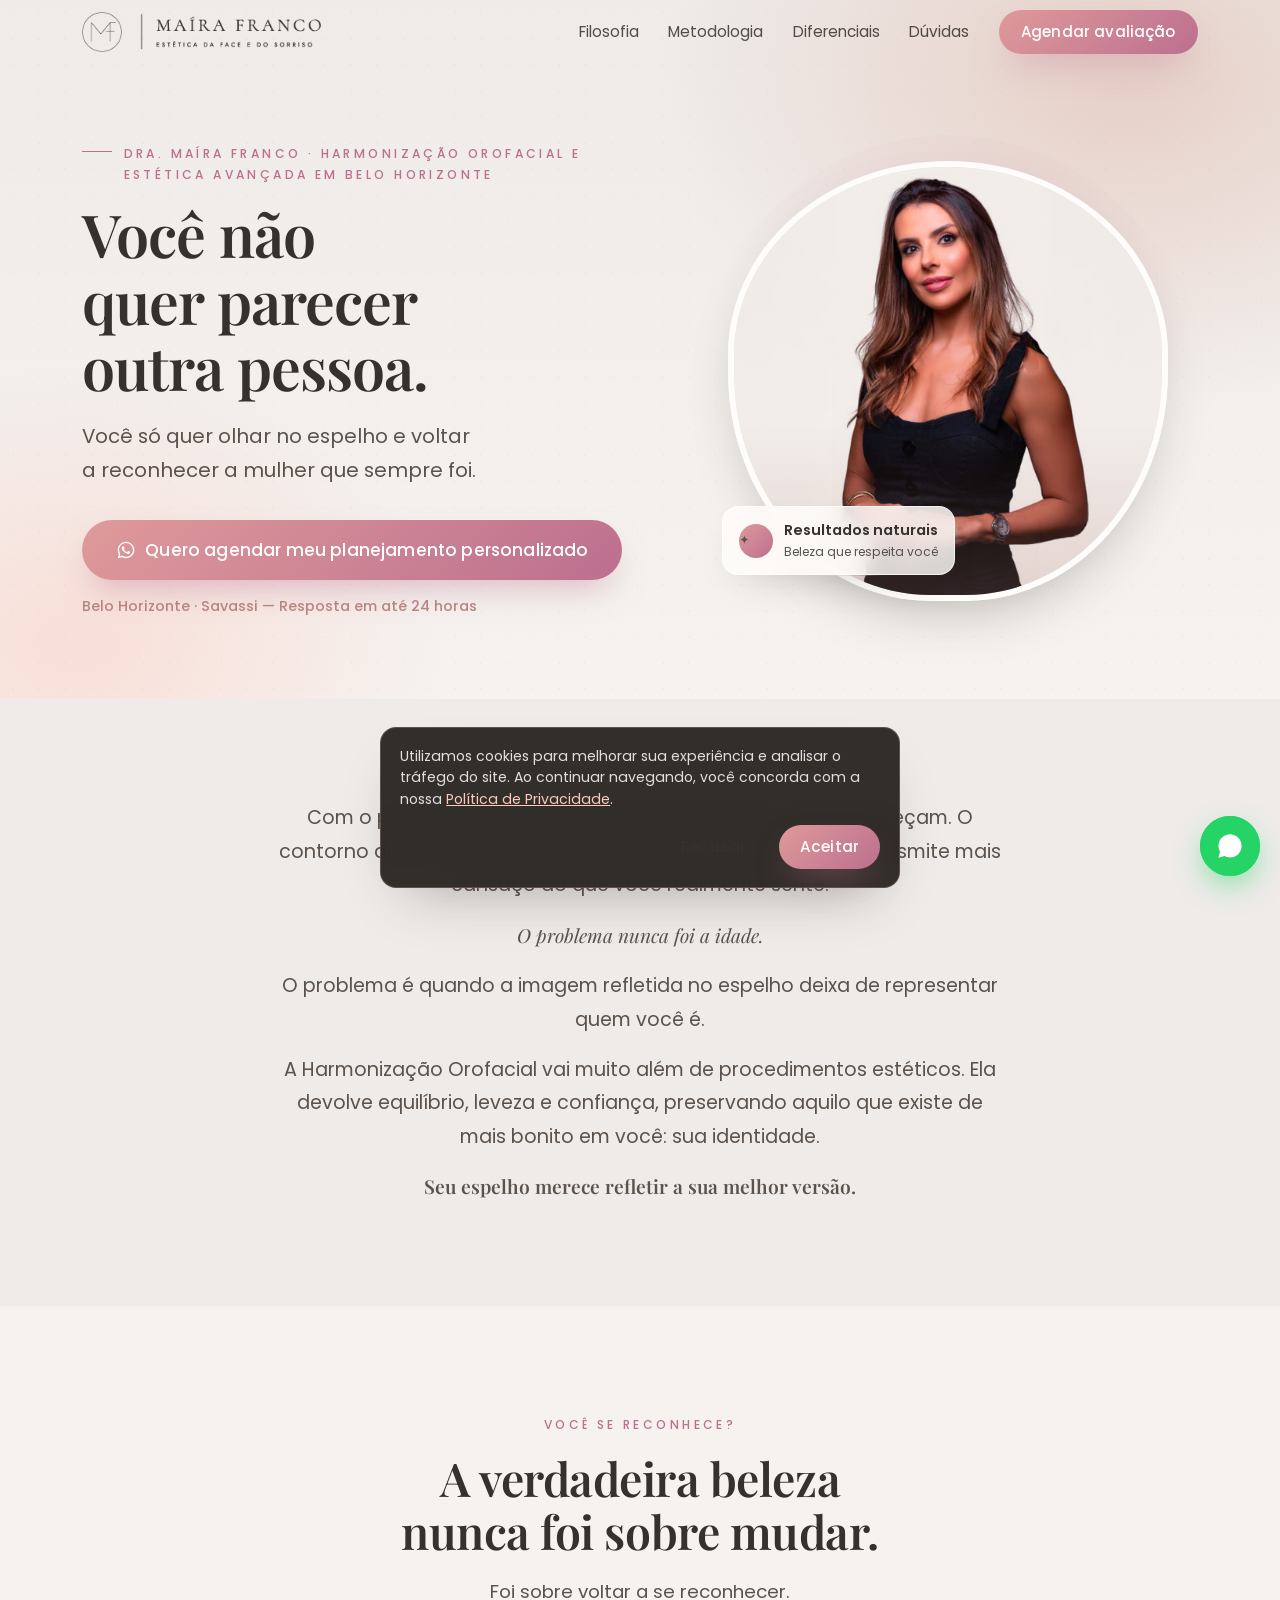
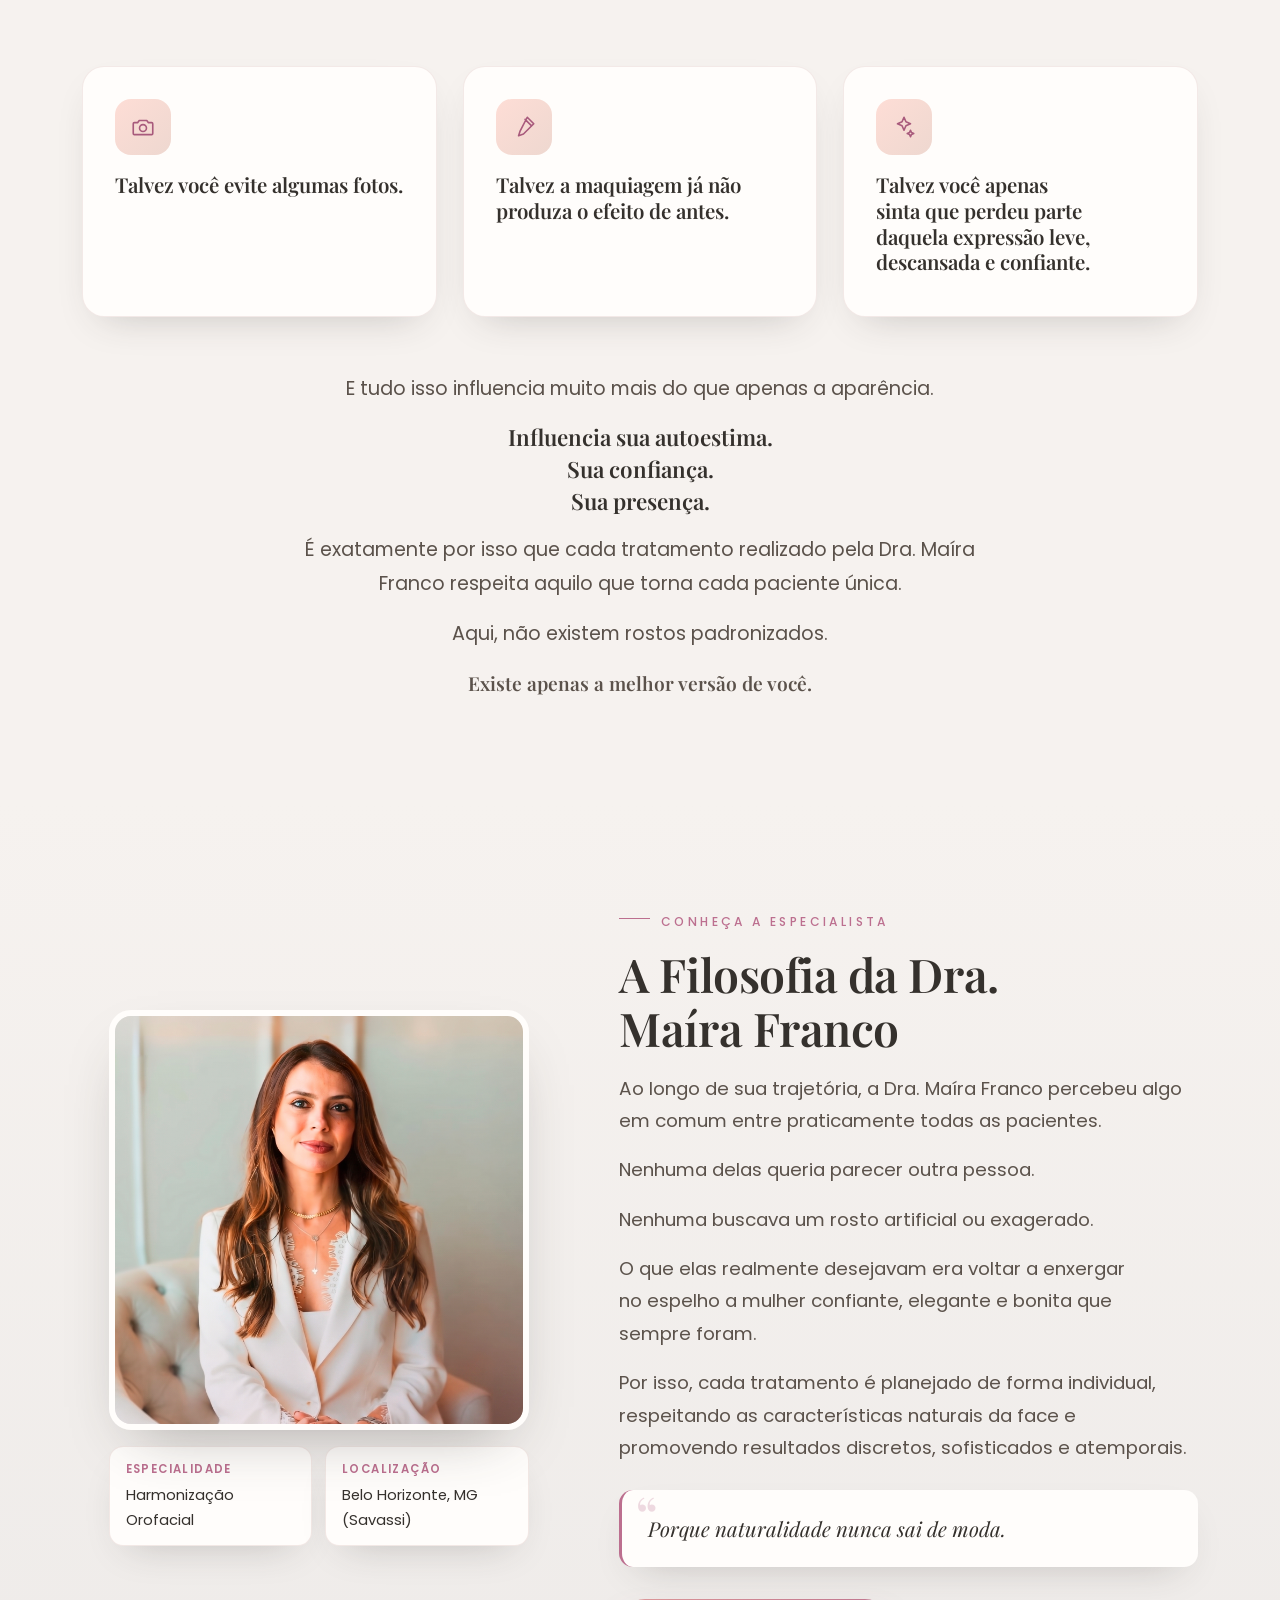
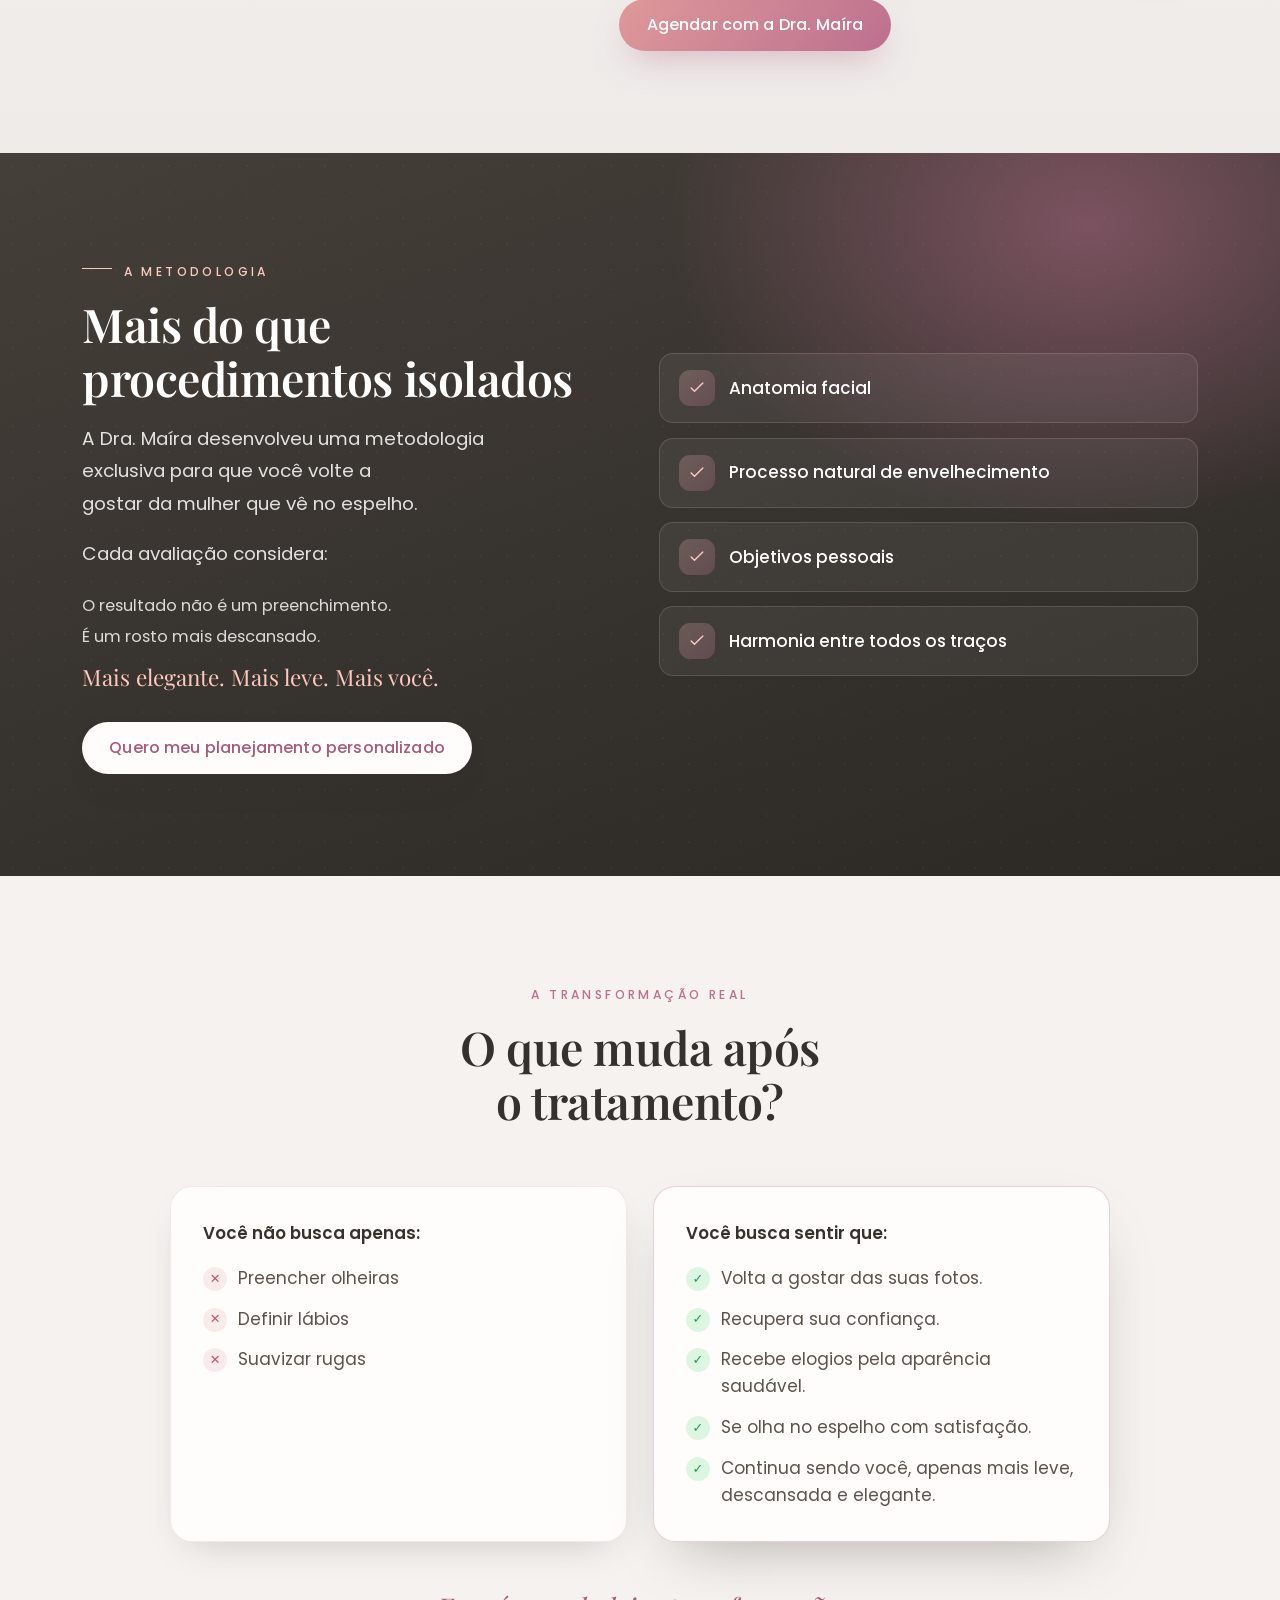
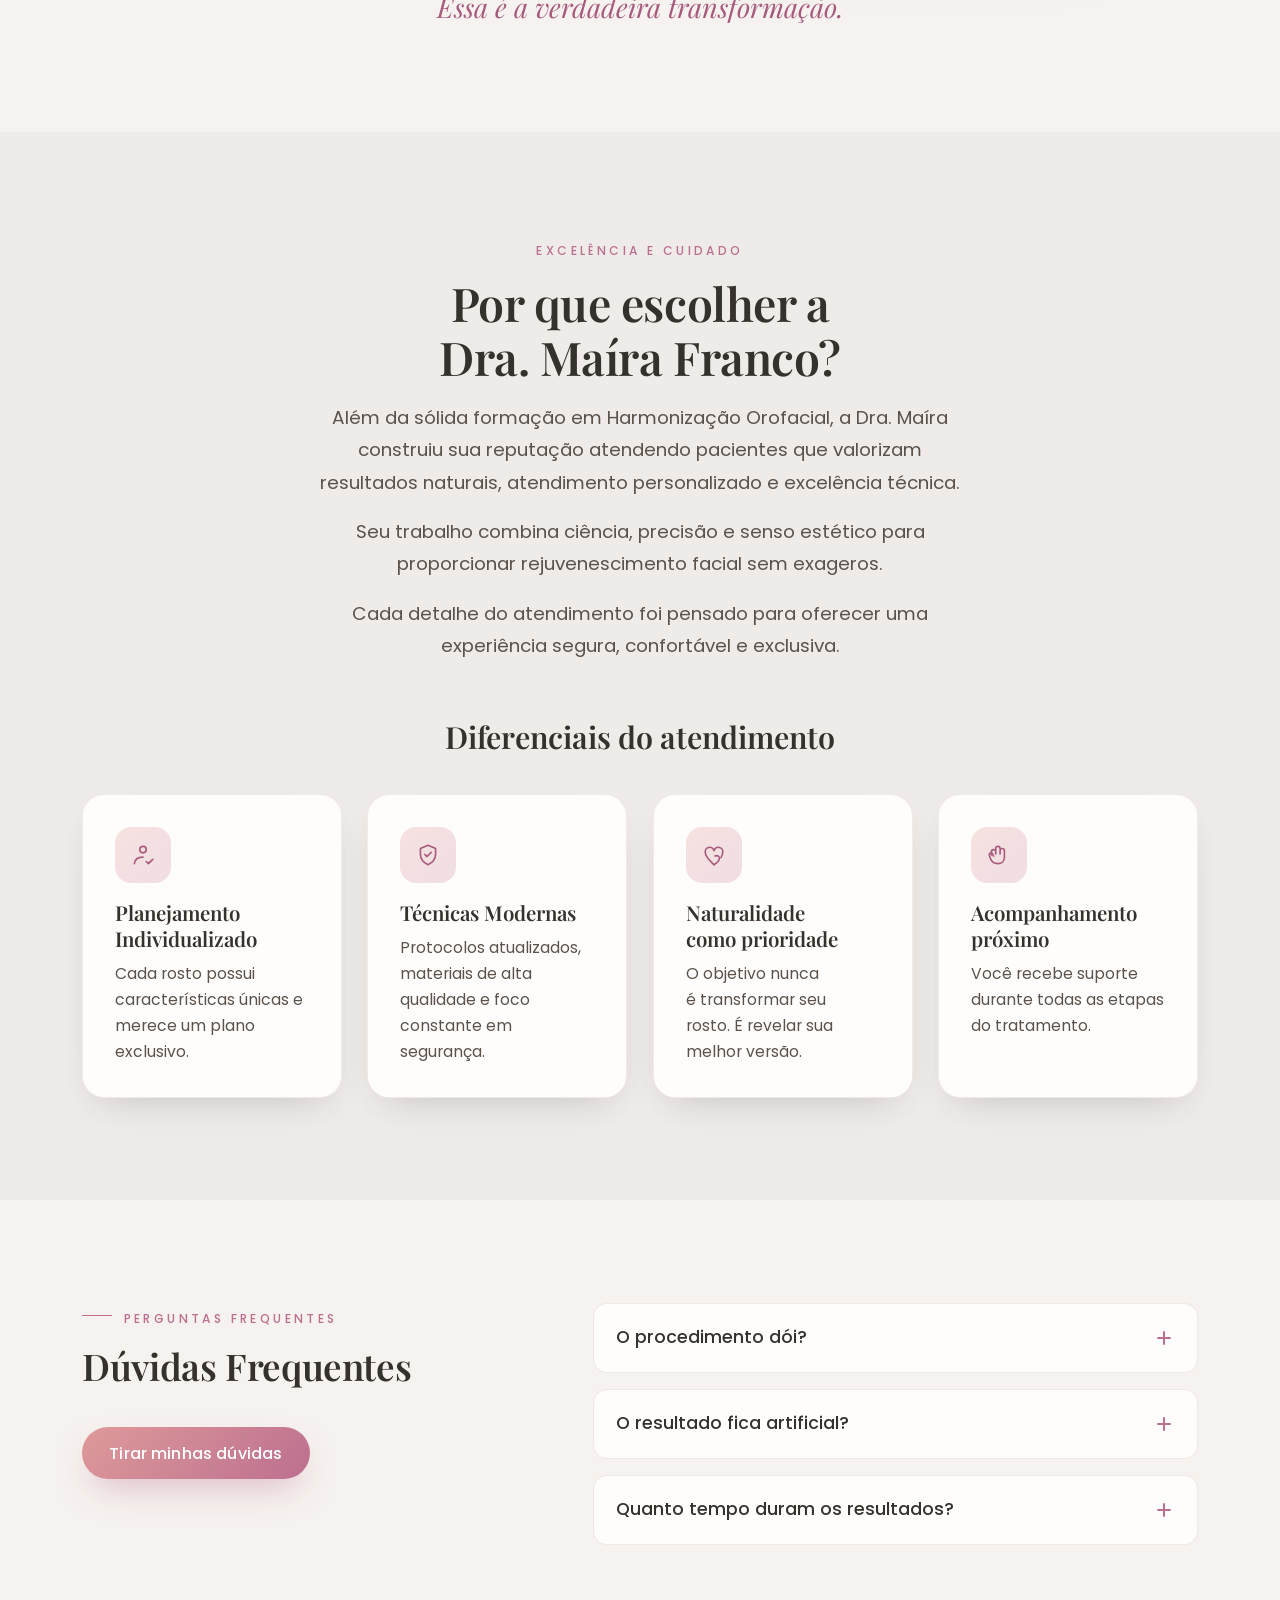
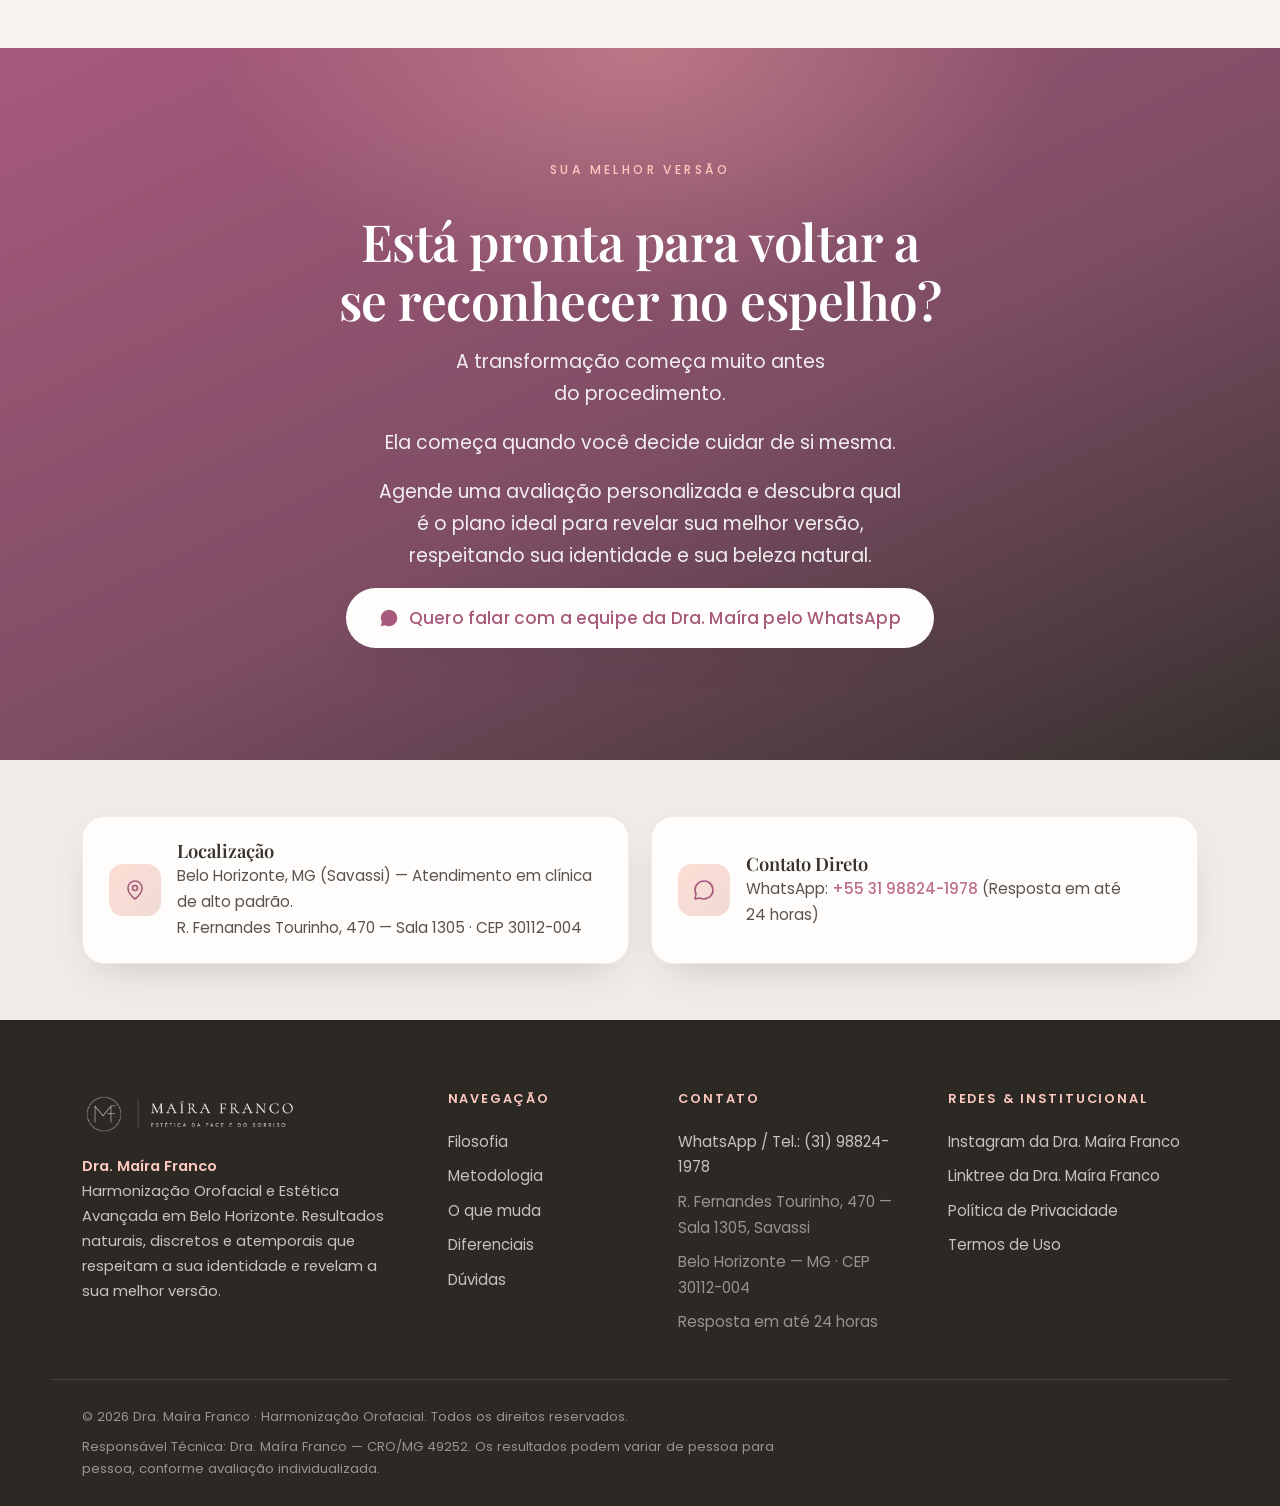
==== commit 30134327: "Add files via upload" ====
--- a/index.html
+++ b/index.html
@@ -32,6 +32,24 @@
 <link rel="stylesheet" href="assets/css/styles.css" />
 
 <!-- ====== GOOGLE TAG MANAGER / PIXELS (inserir no <head>) ====== -->
+
+<!-- Meta Pixel Code -->
+<script>
+!function(f,b,e,v,n,t,s)
+{if(f.fbq)return;n=f.fbq=function(){n.callMethod?
+n.callMethod.apply(n,arguments):n.queue.push(arguments)};
+if(!f._fbq)f._fbq=n;n.push=n;n.loaded=!0;n.version='2.0';
+n.queue=[];t=b.createElement(e);t.async=!0;
+t.src=v;s=b.getElementsByTagName(e)[0];
+s.parentNode.insertBefore(t,s)}(window, document,'script',
+'https://connect.facebook.net/en_US/fbevents.js');
+fbq('init', '1577852763442819');
+fbq('track', 'PageView');
+</script>
+<noscript><img height="1" width="1" style="display:none"
+src="https://www.facebook.com/tr?id=1577852763442819&ev=PageView&noscript=1"
+/></noscript>
+<!-- End Meta Pixel Code -->
 
 <!-- Dados estruturados (SEO/GEO) -->
 <script type="application/ld+json">
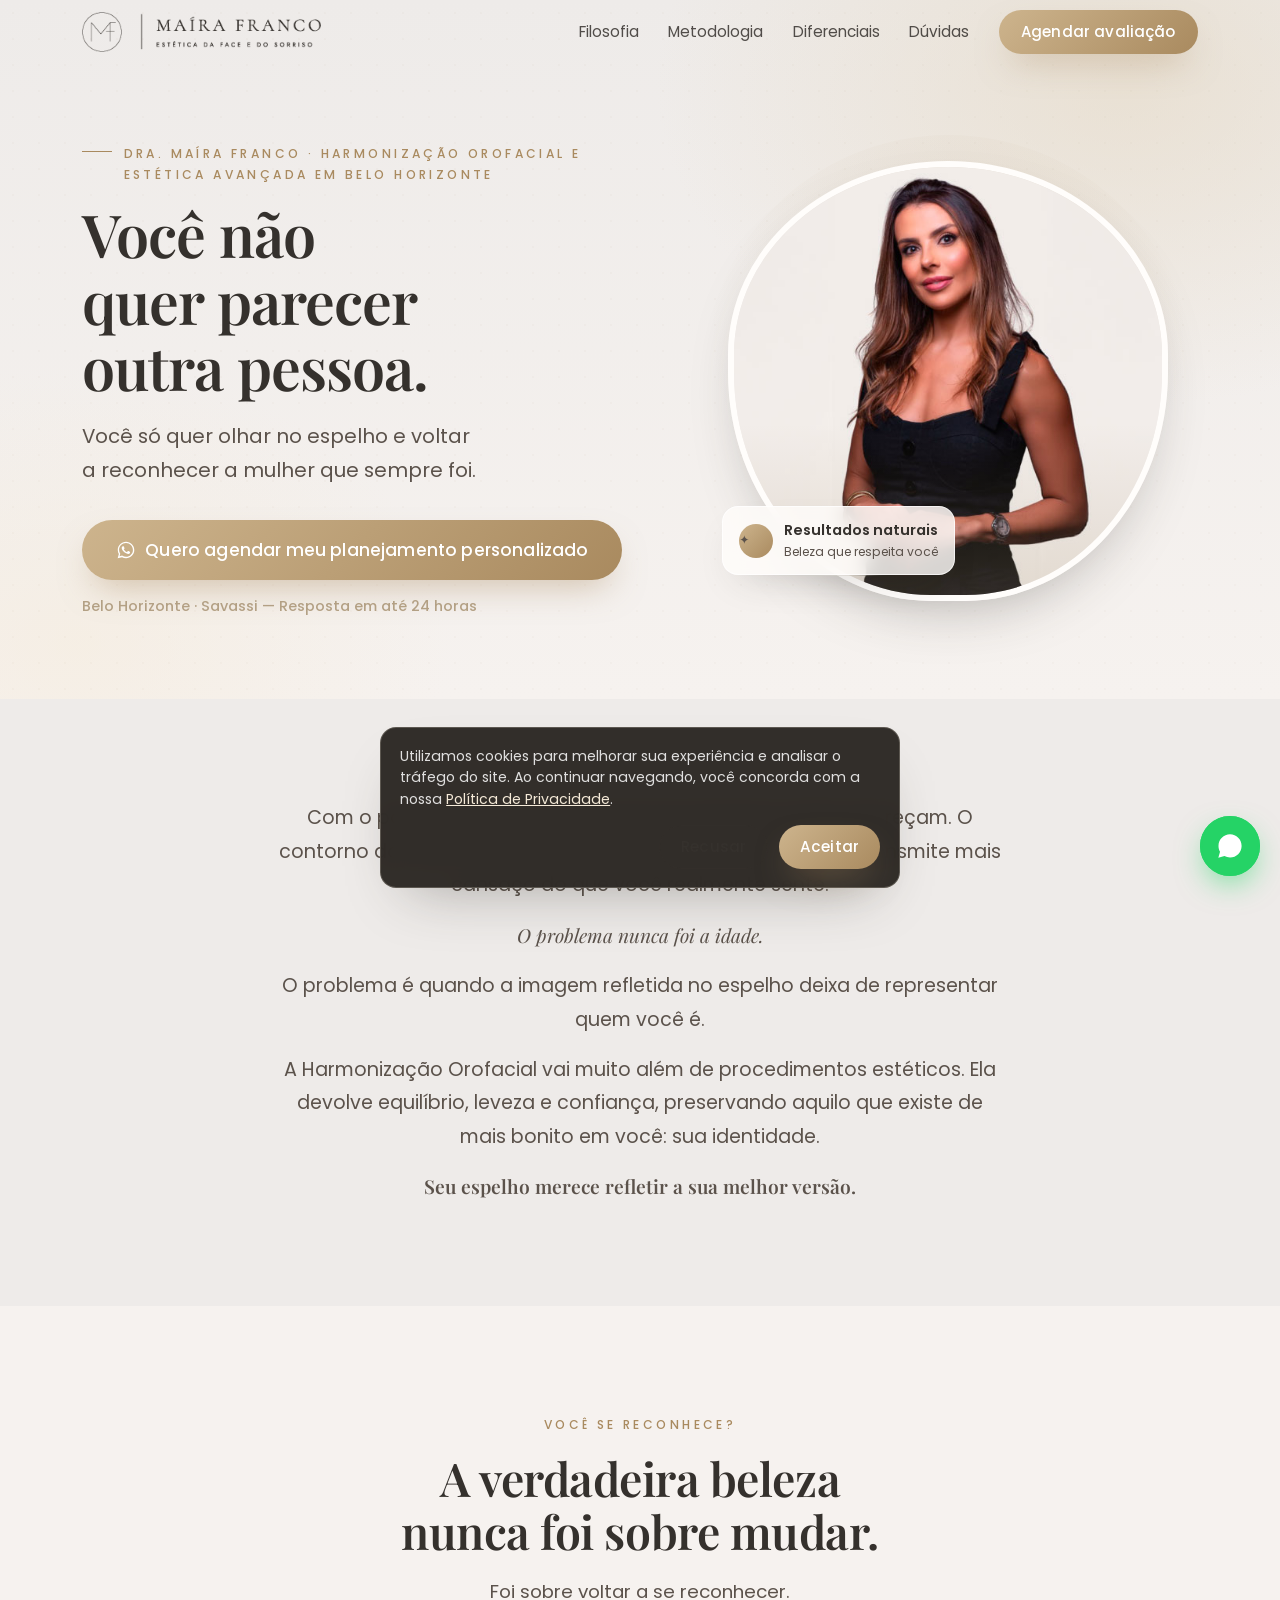
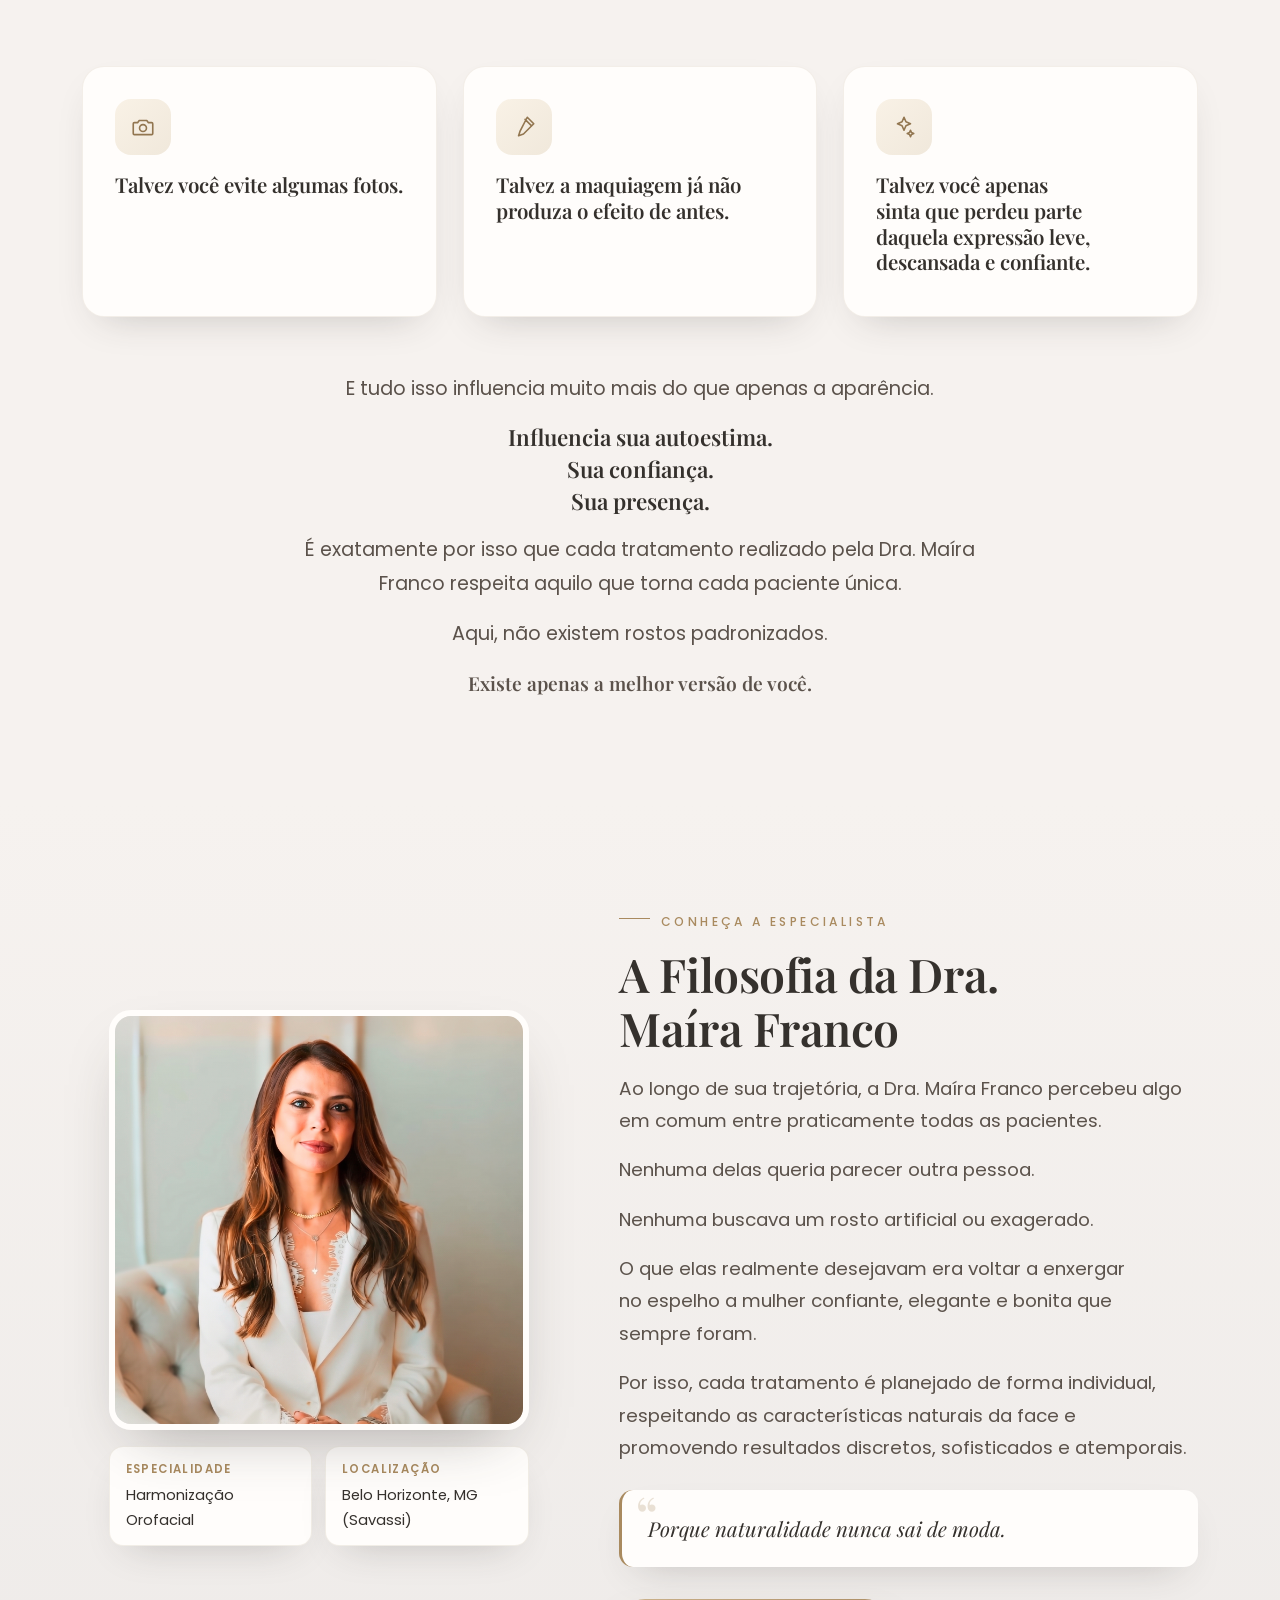
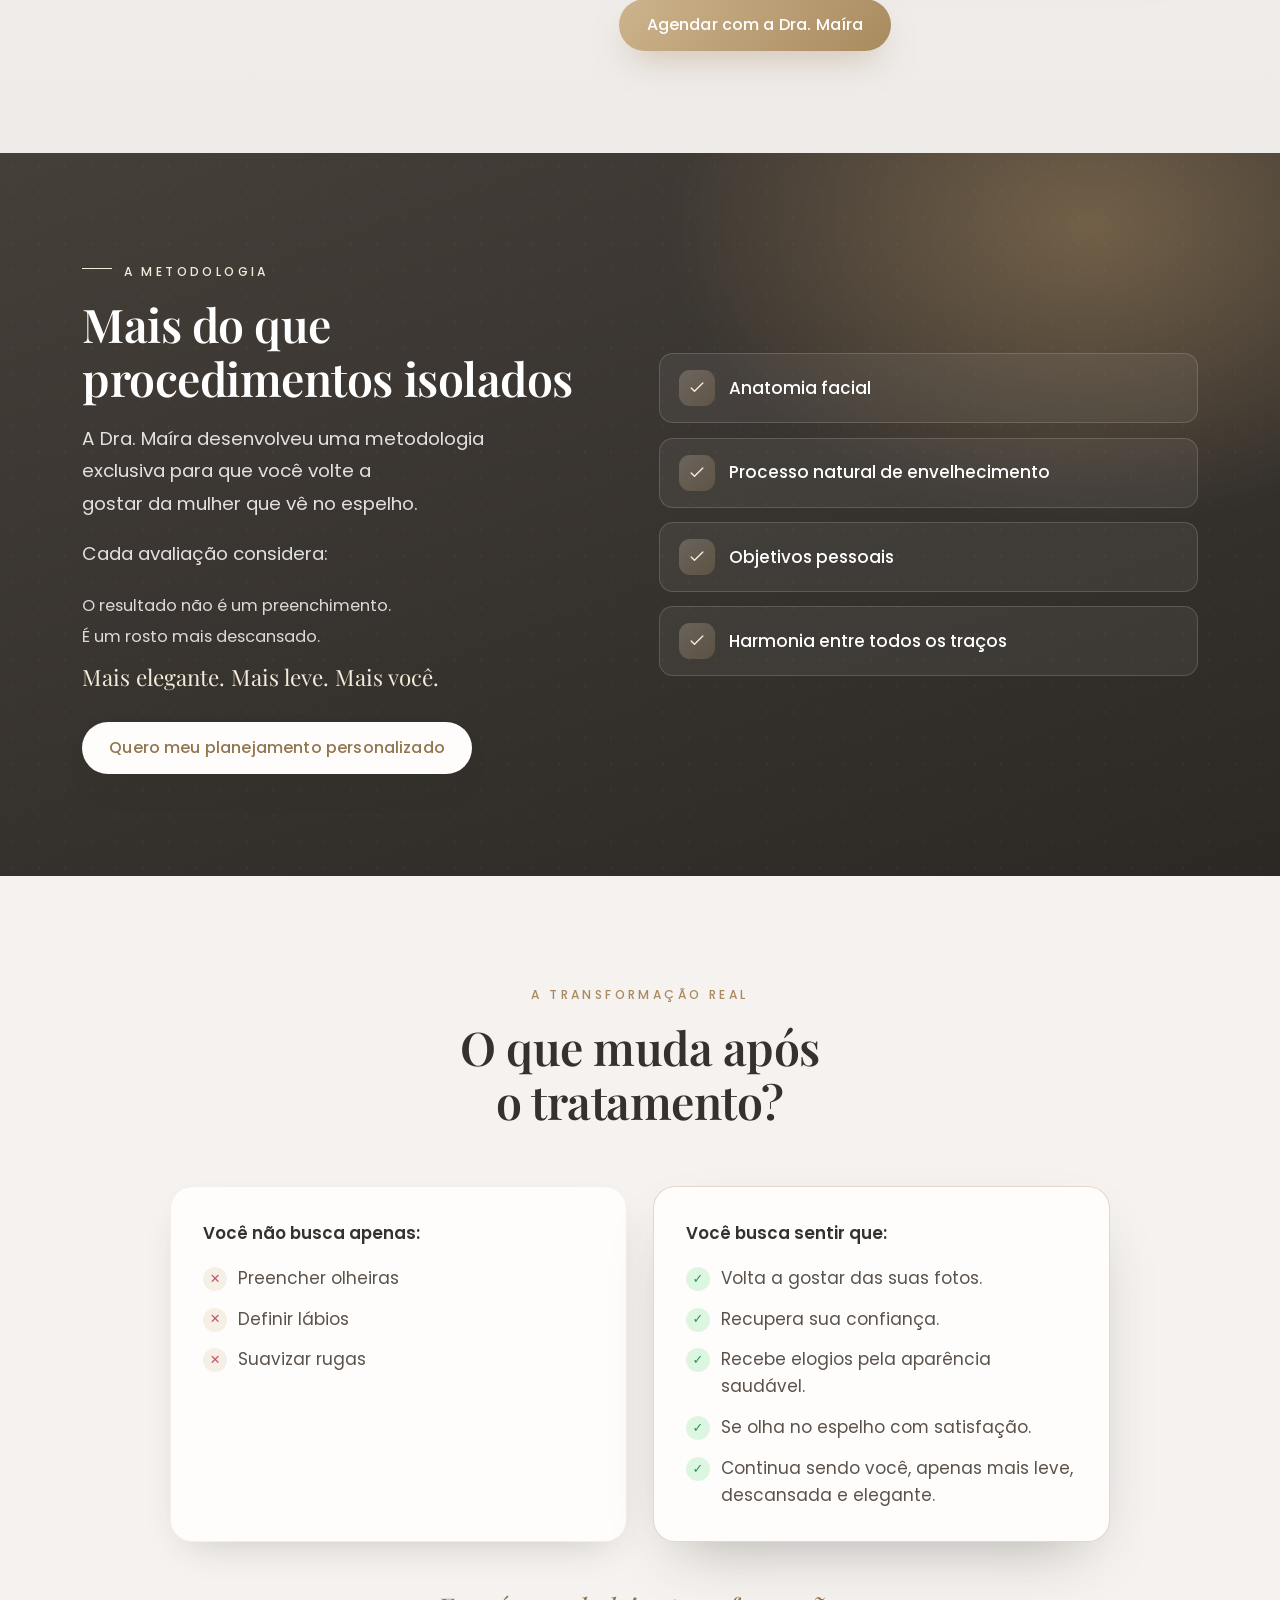
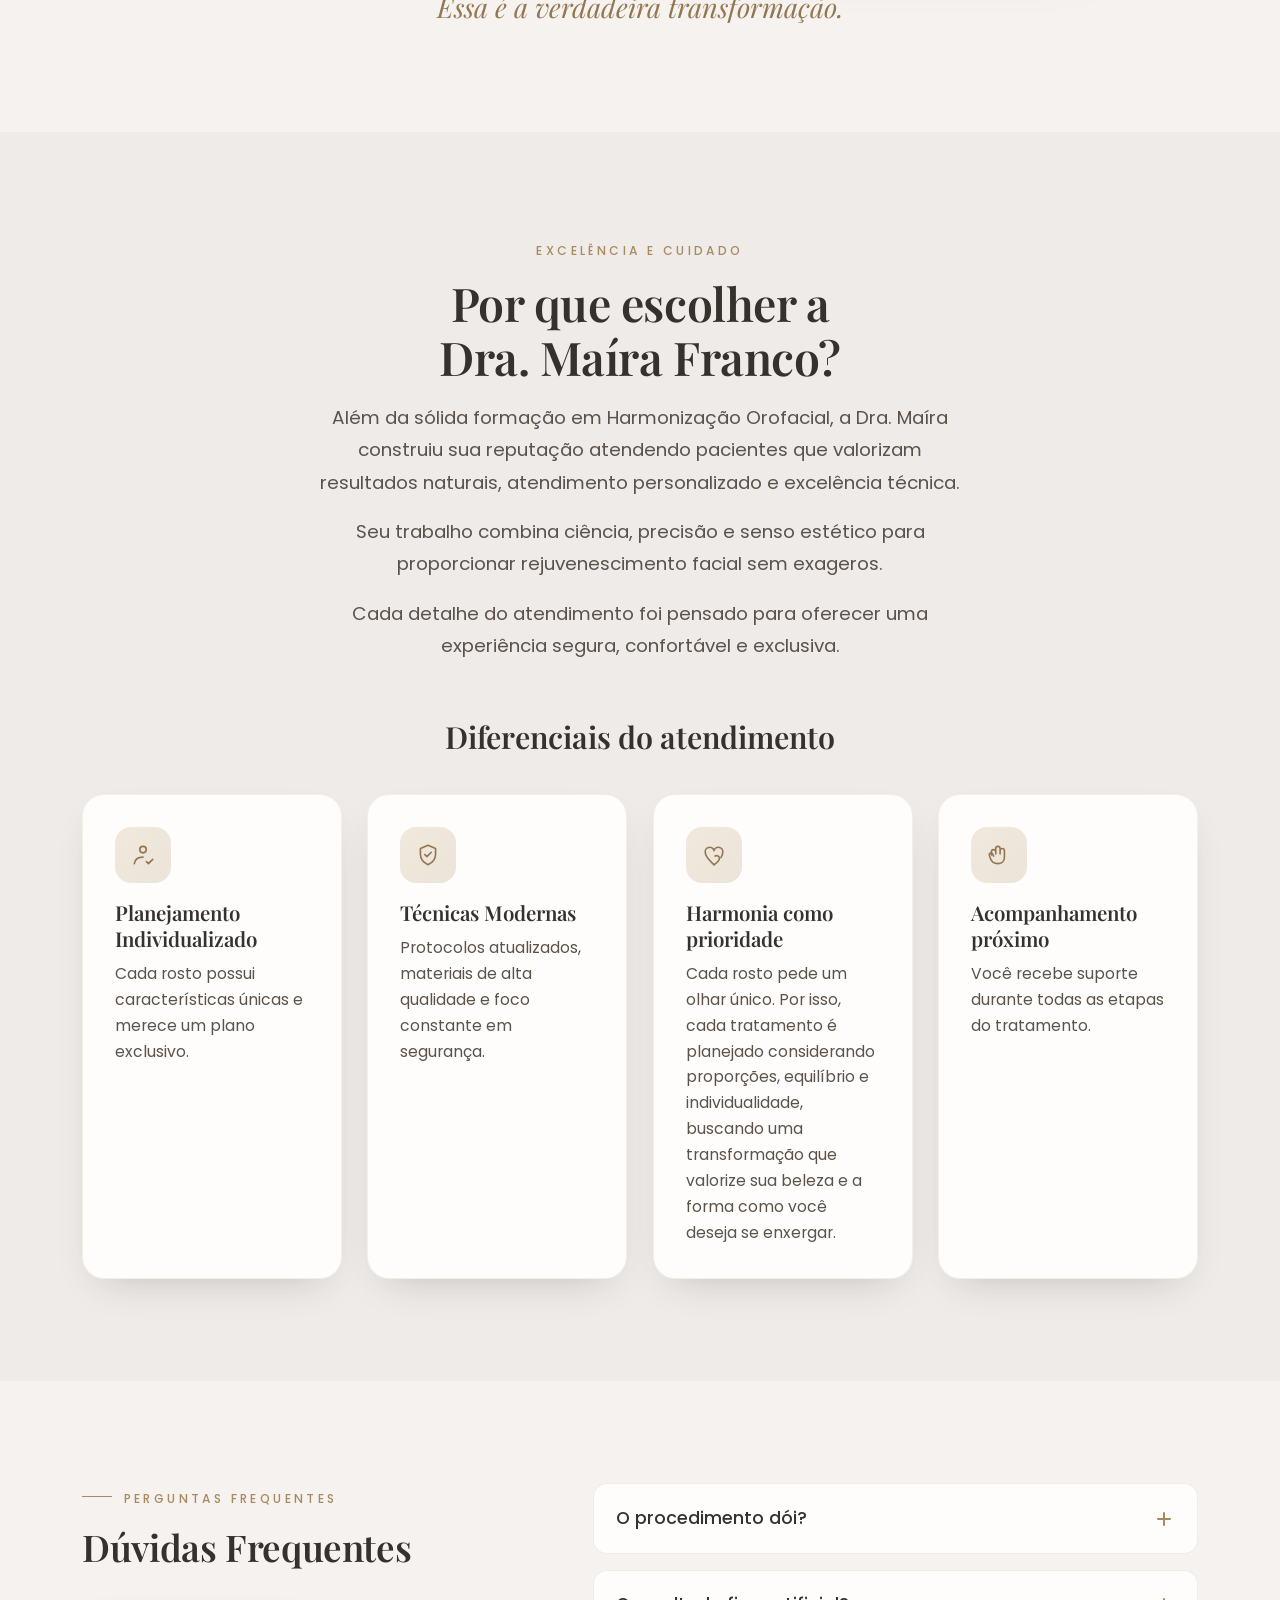
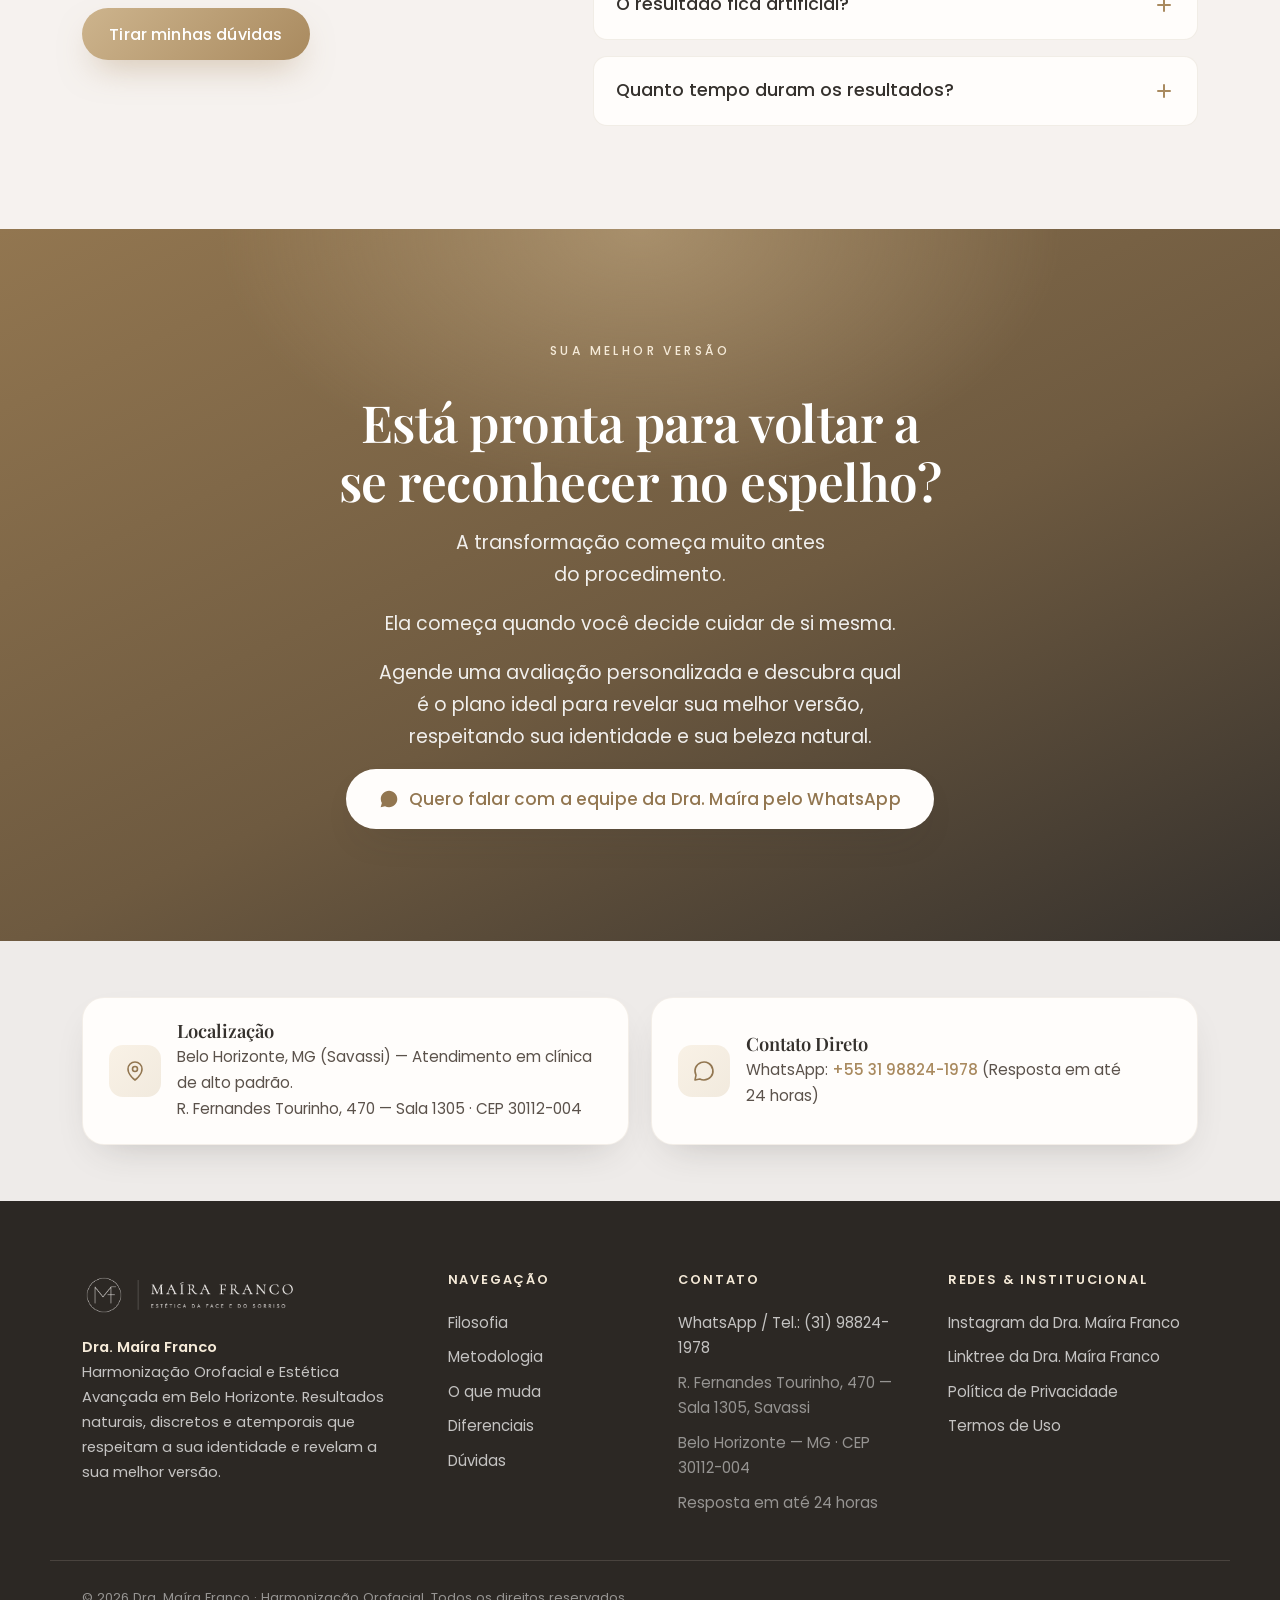
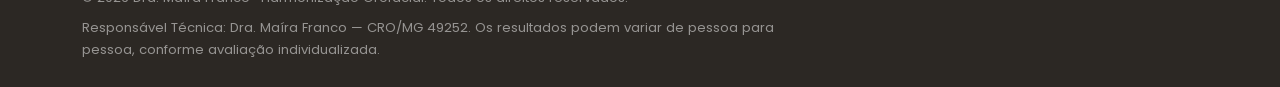
==== commit a16935a8: "Add files via upload" ====
--- a/index.html
+++ b/index.html
@@ -310,8 +310,8 @@
         </article>
         <article class="card reveal" data-delay="2">
           <span class="card__ico" aria-hidden="true"><svg viewBox="0 0 24 24" width="26" height="26"><path fill="none" stroke="currentColor" stroke-width="1.5" stroke-linecap="round" stroke-linejoin="round" d="M12 21c-4-4-8-7-8-11a4 4 0 0 1 8-2M12 8a4 4 0 0 1 8 2c0 1.6-.6 3-1.6 4.4"/><path fill="none" stroke="currentColor" stroke-width="1.5" stroke-linecap="round" stroke-linejoin="round" d="M13 13c2-1 4 0 4 2s-2 4-5 6"/></svg></span>
-          <h3 class="card__title">Naturalidade como prioridade</h3>
-          <p class="card__text">O objetivo nunca é transformar seu rosto. É revelar sua melhor versão.</p>
+          <h3 class="card__title">Harmonia como prioridade</h3>
+          <p class="card__text">Cada rosto pede um olhar único. Por isso, cada tratamento é planejado considerando proporções, equilíbrio e individualidade, buscando uma transformação que valorize sua beleza e a forma como você deseja se enxergar.</p>
         </article>
         <article class="card reveal" data-delay="1">
           <span class="card__ico" aria-hidden="true"><svg viewBox="0 0 24 24" width="26" height="26"><path fill="none" stroke="currentColor" stroke-width="1.5" stroke-linecap="round" stroke-linejoin="round" d="M9 11V6a2 2 0 0 1 4 0v5M13 11V8a2 2 0 0 1 4 0v6c0 3.5-2.5 6-6 6s-6-2-7-5l-1-3a1.6 1.6 0 0 1 3-1l1 2M9 11V9a2 2 0 0 0-4 0v3"/></svg></span>
--- a/assets/css/styles.css
+++ b/assets/css/styles.css
@@ -1,20 +1,20 @@
 /* =========================================================
    Dra. Maíra Franco — Harmonização Orofacial
-   Paleta: #35312D · #B6857E · #BD988E · #E0B9AC · #EEEBE9
-           #fdc8bd · #df9a9a · #bc6f8f
+   Paleta: #35312D · #b3a084 · #c6b197 · #e4d7c1 · #EEEBE9
+           #f5ead8 · #cdb48d · #a98a5f
    Fontes: Playfair Display (títulos) · Poppins (corpo)
    ========================================================= */
 
 :root{
   --ink:#35312D;
   --ink-soft:#5b524b;
-  --taupe:#B6857E;
-  --nude:#BD988E;
-  --blush:#E0B9AC;
-  --peach:#fdc8bd;
-  --rose:#df9a9a;
-  --plum:#bc6f8f;
-  --plum-2:#a85a7c;
+  --taupe:#b3a084;
+  --nude:#c6b197;
+  --blush:#e4d7c1;
+  --peach:#f5ead8;
+  --rose:#cdb48d;
+  --plum:#a98a5f;
+  --plum-2:#927650;
   --cream:#EEEBE9;
   --cream-2:#f6f2ef;
   --white:#fffdfb;
@@ -27,7 +27,7 @@
   --radius-sm:14px;
   --shadow:0 26px 60px -28px rgba(53,49,45,.4);
   --shadow-soft:0 16px 40px -20px rgba(53,49,45,.28);
-  --shadow-rose:0 16px 34px -12px rgba(188,111,143,.5);
+  --shadow-rose:0 16px 34px -12px rgba(169,138,95,.5);
 
   --ff-serif:"Playfair Display", Georgia, "Times New Roman", serif;
   --ff-sans:"Poppins", system-ui, -apple-system, "Segoe UI", Roboto, Arial, sans-serif;
@@ -84,7 +84,7 @@
   transition:transform .25s ease,box-shadow .25s ease,background .25s ease,color .25s ease}
 .btn__icon{flex:0 0 auto}
 .btn--rose{background:linear-gradient(135deg,var(--rose),var(--plum));color:#fff;box-shadow:var(--shadow-rose)}
-.btn--rose:hover{transform:translateY(-3px);box-shadow:0 22px 42px -12px rgba(188,111,143,.7)}
+.btn--rose:hover{transform:translateY(-3px);box-shadow:0 22px 42px -12px rgba(169,138,95,.7)}
 .btn--cream{background:var(--white);color:var(--plum-2);box-shadow:var(--shadow-soft)}
 .btn--cream:hover{transform:translateY(-3px);box-shadow:0 20px 40px -14px rgba(53,49,45,.4)}
 .btn--ghost{background:transparent;border:1.5px solid rgba(53,49,45,.25);color:var(--ink);min-height:44px;box-shadow:none}
@@ -119,11 +119,11 @@
   padding-top:clamp(6.5rem,14vw,9rem);padding-bottom:clamp(3rem,7vw,5rem)}
 .hero__bg{position:absolute;inset:0;z-index:0;
   background:
-    radial-gradient(760px 520px at 88% 12%, rgba(224,185,172,.55), transparent 62%),
-    radial-gradient(620px 460px at 6% 92%, rgba(253,200,189,.45), transparent 60%),
+    radial-gradient(760px 520px at 88% 12%, rgba(228,215,193,.55), transparent 62%),
+    radial-gradient(620px 460px at 6% 92%, rgba(245,234,216,.45), transparent 60%),
     linear-gradient(180deg,var(--cream),var(--cream-2));}
 .hero__bg::after{content:"";position:absolute;inset:0;opacity:.4;
-  background-image:radial-gradient(rgba(182,133,126,.12) 1px,transparent 1px);background-size:26px 26px}
+  background-image:radial-gradient(rgba(179,160,132,.12) 1px,transparent 1px);background-size:26px 26px}
 .hero__grid{position:relative;z-index:1;display:grid;grid-template-columns:1.05fr .95fr;gap:clamp(2rem,5vw,4rem);align-items:center}
 .hero__content{max-width:38rem}
 .hero__title{font-family:var(--ff-serif);font-weight:600;font-size:clamp(2.2rem,1.5rem + 3.6vw,3.7rem);letter-spacing:-.015em;
@@ -136,10 +136,10 @@
 .hero__media{position:relative;justify-self:center;width:min(100%,440px)}
 .hero__photo{position:relative;z-index:1;border-radius:50% 50% 46% 46%/44% 44% 52% 52%;overflow:hidden;
   aspect-ratio:1/1;box-shadow:var(--shadow);border:6px solid var(--white)}
-.hero__photo::before{content:"";position:absolute;inset:0;z-index:1;background:linear-gradient(180deg,transparent 60%,rgba(182,133,126,.25))}
+.hero__photo::before{content:"";position:absolute;inset:0;z-index:1;background:linear-gradient(180deg,transparent 60%,rgba(179,160,132,.25))}
 .hero__photo>img{width:100%;height:100%;object-fit:cover;object-position:50% 20%}
 .hero__media::after{content:"";position:absolute;inset:-6% -6% -6% -6%;z-index:0;border-radius:50%;
-  background:radial-gradient(circle at 50% 40%,rgba(188,111,143,.18),transparent 62%)}
+  background:radial-gradient(circle at 50% 40%,rgba(169,138,95,.18),transparent 62%)}
 .hero__chip{position:absolute;z-index:2;left:-6px;bottom:26px;display:flex;align-items:center;gap:.65rem;
   background:rgba(255,253,251,.82);-webkit-backdrop-filter:blur(10px);backdrop-filter:blur(10px);
   border:1px solid rgba(255,255,255,.7);border-radius:16px;padding:.7rem 1rem;box-shadow:var(--shadow-soft)}
@@ -154,13 +154,13 @@
 .cards--5{grid-template-columns:repeat(3,1fr)}
 .cards--3{grid-template-columns:repeat(3,1fr)}
 
-.card{background:var(--white);border:1px solid rgba(182,133,126,.16);border-radius:var(--radius);
+.card{background:var(--white);border:1px solid rgba(179,160,132,.16);border-radius:var(--radius);
   padding:clamp(1.5rem,3vw,2rem);box-shadow:var(--shadow-soft);
   transition:transform .3s ease,box-shadow .3s ease,border-color .3s ease}
-.card:hover{transform:translateY(-6px);box-shadow:var(--shadow);border-color:rgba(188,111,143,.35)}
+.card:hover{transform:translateY(-6px);box-shadow:var(--shadow);border-color:rgba(169,138,95,.35)}
 .card__ico{display:grid;place-content:center;width:56px;height:56px;border-radius:16px;margin-bottom:1.1rem;
-  background:linear-gradient(135deg,rgba(253,200,189,.6),rgba(224,185,172,.55));color:var(--plum-2)}
-.cards--soft .card__ico{background:linear-gradient(135deg,rgba(223,154,154,.28),rgba(188,111,143,.22));color:var(--plum-2)}
+  background:linear-gradient(135deg,rgba(245,234,216,.6),rgba(228,215,193,.55));color:var(--plum-2)}
+.cards--soft .card__ico{background:linear-gradient(135deg,rgba(205,180,141,.28),rgba(169,138,95,.22));color:var(--plum-2)}
 .card__title{font-family:var(--ff-serif);font-size:1.28rem;font-weight:600;color:var(--ink);margin-bottom:.6rem;line-height:1.25}
 .card__text{font-size:.98rem;color:var(--ink-soft);line-height:1.65}
 
@@ -169,18 +169,18 @@
    ========================================================= */
 .solucao{position:relative;overflow:hidden;color:#fff}
 .solucao__bg{position:absolute;inset:0;z-index:0;
-  background:radial-gradient(700px 500px at 85% 10%,rgba(188,111,143,.5),transparent 60%),linear-gradient(160deg,#453f39,#35312D 60%,#2c2824)}
+  background:radial-gradient(700px 500px at 85% 10%,rgba(169,138,95,.5),transparent 60%),linear-gradient(160deg,#453f39,#35312D 60%,#2c2824)}
 .solucao__bg::after{content:"";position:absolute;inset:0;opacity:.5;
-  background-image:radial-gradient(rgba(253,200,189,.08) 1px,transparent 1px);background-size:26px 26px}
+  background-image:radial-gradient(rgba(245,234,216,.08) 1px,transparent 1px);background-size:26px 26px}
 .solucao__grid{position:relative;z-index:1;display:grid;grid-template-columns:1fr 1.05fr;gap:clamp(2rem,5vw,4rem);align-items:center}
 .solucao__intro{max-width:34rem}
 .benefits{display:grid;gap:1rem}
 .benefit{display:flex;gap:1.1rem;align-items:flex-start;background:rgba(255,255,255,.06);
-  border:1px solid rgba(253,200,189,.16);border-radius:var(--radius-sm);padding:1.2rem 1.3rem;
+  border:1px solid rgba(245,234,216,.16);border-radius:var(--radius-sm);padding:1.2rem 1.3rem;
   transition:transform .3s ease,background .3s ease,border-color .3s ease}
-.benefit:hover{transform:translateX(4px);background:rgba(255,255,255,.1);border-color:rgba(253,200,189,.35)}
+.benefit:hover{transform:translateX(4px);background:rgba(255,255,255,.1);border-color:rgba(245,234,216,.35)}
 .benefit__ico{flex:0 0 auto;width:46px;height:46px;display:grid;place-content:center;border-radius:12px;
-  background:linear-gradient(135deg,rgba(253,200,189,.22),rgba(188,111,143,.28));color:var(--peach)}
+  background:linear-gradient(135deg,rgba(245,234,216,.22),rgba(169,138,95,.28));color:var(--peach)}
 .benefit h3{font-family:var(--ff-serif);font-size:1.2rem;font-weight:600;color:#fff;margin-bottom:.3rem}
 .benefit p{font-size:.95rem;color:rgba(255,255,255,.78);line-height:1.6}
 
@@ -197,23 +197,23 @@
 .sobre__media{position:relative;width:min(100%,420px);justify-self:center}
 .sobre__photo{position:relative;border-radius:var(--radius);overflow:hidden;aspect-ratio:1/1;
   box-shadow:var(--shadow);border:6px solid var(--white)}
-.sobre__photo::after{content:"";position:absolute;inset:0;background:linear-gradient(160deg,transparent 55%,rgba(188,111,143,.2))}
+.sobre__photo::after{content:"";position:absolute;inset:0;background:linear-gradient(160deg,transparent 55%,rgba(169,138,95,.2))}
 .sobre__photo>img{width:100%;height:100%;object-fit:cover;object-position:50% 18%}
 .sobre__tags{display:flex;gap:.8rem;margin-top:1rem;flex-wrap:wrap}
-.sobre__tags span{flex:1 1 160px;background:var(--white);border:1px solid rgba(182,133,126,.18);border-radius:var(--radius-sm);
+.sobre__tags span{flex:1 1 160px;background:var(--white);border:1px solid rgba(179,160,132,.18);border-radius:var(--radius-sm);
   padding:.8rem 1rem;font-size:.92rem;color:var(--ink);box-shadow:var(--shadow-soft)}
 .sobre__tags strong{display:block;font-size:.72rem;letter-spacing:.12em;text-transform:uppercase;color:var(--plum);margin-bottom:.2rem;font-weight:600}
 .sobre__content{max-width:38rem}
 .quote{margin:1.6rem 0 2rem;padding:1.4rem 1.6rem;background:var(--white);border-radius:var(--radius-sm);
   border-left:3px solid var(--plum);box-shadow:var(--shadow-soft);position:relative}
-.quote::before{content:"\201C";position:absolute;top:-.2rem;left:.8rem;font-family:var(--ff-serif);font-size:3.5rem;color:rgba(188,111,143,.25);line-height:1}
+.quote::before{content:"\201C";position:absolute;top:-.2rem;left:.8rem;font-family:var(--ff-serif);font-size:3.5rem;color:rgba(169,138,95,.25);line-height:1}
 .quote p{font-family:var(--ff-serif);font-style:italic;font-size:clamp(1.08rem,1rem + .5vw,1.28rem);color:var(--ink);line-height:1.55}
 
 /* =========================================================
    DEPOIMENTOS
    ========================================================= */
 .depoimentos{background:var(--cream)}
-.testimonial{background:var(--white);border:1px solid rgba(182,133,126,.16);border-radius:var(--radius);
+.testimonial{background:var(--white);border:1px solid rgba(179,160,132,.16);border-radius:var(--radius);
   padding:clamp(1.6rem,3vw,2rem);box-shadow:var(--shadow-soft);display:flex;flex-direction:column;gap:1rem;
   transition:transform .3s ease,box-shadow .3s ease}
 .testimonial:hover{transform:translateY(-6px);box-shadow:var(--shadow)}
@@ -235,9 +235,9 @@
 .faq__head .section__title{font-size:clamp(1.6rem,1.2rem + 1.8vw,2.3rem)}
 .faq__head .btn{margin-top:1.4rem}
 .faq__list{display:grid;gap:1rem}
-.faq__item{background:var(--white);border:1px solid rgba(182,133,126,.18);border-radius:var(--radius-sm);overflow:hidden;
+.faq__item{background:var(--white);border:1px solid rgba(179,160,132,.18);border-radius:var(--radius-sm);overflow:hidden;
   transition:box-shadow .3s ease,border-color .3s ease}
-.faq__item[open]{box-shadow:var(--shadow-soft);border-color:rgba(188,111,143,.4)}
+.faq__item[open]{box-shadow:var(--shadow-soft);border-color:rgba(169,138,95,.4)}
 .faq__q{list-style:none;cursor:pointer;display:flex;align-items:center;justify-content:space-between;gap:1rem;
   padding:1.2rem 1.4rem;font-weight:500;font-size:clamp(1rem,.98rem + .25vw,1.1rem);color:var(--ink)}
 .faq__q::-webkit-details-marker{display:none}
@@ -255,7 +255,7 @@
    ========================================================= */
 .cta-final{position:relative;overflow:hidden;color:#fff;text-align:center;padding-block:clamp(4rem,9vw,7rem)}
 .cta-final__bg{position:absolute;inset:0;
-  background:radial-gradient(680px 420px at 50% 0%,rgba(223,154,154,.5),transparent 62%),linear-gradient(155deg,#a85a7c,#7d4d64 55%,#35312D)}
+  background:radial-gradient(680px 420px at 50% 0%,rgba(205,180,141,.5),transparent 62%),linear-gradient(155deg,#927650,#6e5a40 55%,#35312D)}
 .cta-final__inner{position:relative;z-index:1;max-width:46rem;margin-inline:auto;display:grid;justify-items:center;gap:1rem}
 .cta-final .eyebrow{padding-left:0}
 .cta-final .eyebrow::before{display:none}
@@ -268,10 +268,10 @@
    ========================================================= */
 .info{background:var(--cream);padding-block:clamp(2.5rem,5vw,3.5rem)}
 .info__grid{display:grid;grid-template-columns:1fr 1fr;gap:1.4rem}
-.info__item{display:flex;gap:1rem;align-items:center;background:var(--white);border:1px solid rgba(182,133,126,.16);
+.info__item{display:flex;gap:1rem;align-items:center;background:var(--white);border:1px solid rgba(179,160,132,.16);
   border-radius:var(--radius);padding:1.4rem 1.6rem;box-shadow:var(--shadow-soft)}
 .info__ico{flex:0 0 auto;width:52px;height:52px;display:grid;place-content:center;border-radius:14px;
-  background:linear-gradient(135deg,rgba(253,200,189,.6),rgba(224,185,172,.5));color:var(--plum-2)}
+  background:linear-gradient(135deg,rgba(245,234,216,.6),rgba(228,215,193,.5));color:var(--plum-2)}
 .info__item h3{font-family:var(--ff-serif);font-size:1.15rem;color:var(--ink);margin-bottom:.15rem}
 .info__item p{font-size:.95rem;color:var(--ink-soft)}
 .info__item a{color:var(--plum);font-weight:500}
@@ -288,7 +288,7 @@
 .footer__col a,.footer__muted{display:block;font-size:.94rem;padding:.28rem 0;color:rgba(255,255,255,.72);transition:color .2s}
 .footer__col a:hover{color:#fff}
 .footer__muted{color:rgba(255,255,255,.5)}
-.footer__bottom{border-top:1px solid rgba(253,200,189,.14);padding-block:1.6rem;display:flex;flex-direction:column;gap:.5rem}
+.footer__bottom{border-top:1px solid rgba(245,234,216,.14);padding-block:1.6rem;display:flex;flex-direction:column;gap:.5rem}
 .footer__bottom p{font-size:.82rem;color:rgba(255,255,255,.5)}
 .footer__disclaimer{max-width:90ch}
 
@@ -297,7 +297,7 @@
    ========================================================= */
 .sticky-cta{position:fixed;left:12px;right:12px;bottom:12px;z-index:850;display:none;align-items:center;justify-content:center;gap:.5rem;
   min-height:56px;border-radius:16px;font-weight:600;font-size:1.02rem;color:#fff;
-  background:linear-gradient(135deg,var(--rose),var(--plum));box-shadow:0 14px 30px -8px rgba(188,111,143,.6);
+  background:linear-gradient(135deg,var(--rose),var(--plum));box-shadow:0 14px 30px -8px rgba(169,138,95,.6);
   padding-bottom:env(safe-area-inset-bottom)}
 .wa-float{position:fixed;right:20px;bottom:24px;z-index:840;width:60px;height:60px;border-radius:50%;
   display:flex;align-items:center;justify-content:center;color:#fff;background:var(--wa);
@@ -308,7 +308,7 @@
 
 .cookie{position:fixed;left:12px;right:12px;bottom:12px;z-index:860;max-width:520px;margin-inline:auto;
   background:rgba(44,40,36,.97);-webkit-backdrop-filter:blur(12px);backdrop-filter:blur(12px);
-  border:1px solid rgba(253,200,189,.22);border-radius:16px;padding:1.1rem 1.2rem;color:rgba(255,255,255,.85);
+  border:1px solid rgba(245,234,216,.22);border-radius:16px;padding:1.1rem 1.2rem;color:rgba(255,255,255,.85);
   box-shadow:var(--shadow);display:flex;flex-direction:column;gap:.9rem}
 .cookie[hidden]{display:none}
 .cookie p{font-size:.88rem;line-height:1.55}
@@ -330,7 +330,7 @@
 .legal-hero{position:relative;overflow:hidden;color:#fff;
   padding-top:clamp(6.5rem,14vw,9rem);padding-bottom:clamp(2.5rem,6vw,4rem)}
 .legal-hero__bg{position:absolute;inset:0;z-index:0;
-  background:radial-gradient(720px 440px at 82% -10%,rgba(223,154,154,.5),transparent 60%),linear-gradient(155deg,#a85a7c,#7d4d64 55%,#35312D)}
+  background:radial-gradient(720px 440px at 82% -10%,rgba(205,180,141,.5),transparent 60%),linear-gradient(155deg,#927650,#6e5a40 55%,#35312D)}
 .legal-hero .container{position:relative;z-index:1}
 .legal-hero .eyebrow{padding-left:0;color:var(--peach)}
 .legal-hero .eyebrow::before{display:none}
@@ -340,10 +340,10 @@
 .legal{background:var(--cream-2);padding-block:clamp(2.5rem,6vw,4.5rem)}
 .legal__wrap{max-width:820px;margin-inline:auto}
 .legal__intro{font-size:clamp(1.02rem,1rem + .3vw,1.15rem);color:var(--ink-soft);line-height:1.75;margin-bottom:1.2rem}
-.legal__callout{background:var(--white);border:1px solid rgba(182,133,126,.2);border-left:4px solid var(--plum);border-radius:var(--radius-sm);
+.legal__callout{background:var(--white);border:1px solid rgba(179,160,132,.2);border-left:4px solid var(--plum);border-radius:var(--radius-sm);
   padding:1.1rem 1.3rem;color:var(--ink-soft);font-size:.98rem;line-height:1.65;margin:1.5rem 0 2.5rem;box-shadow:var(--shadow-soft)}
 .legal h2{font-family:var(--ff-serif);font-size:clamp(1.45rem,1.2rem + 1.2vw,2rem);color:var(--ink);
-  margin:2.4rem 0 .9rem;padding-top:1.4rem;border-top:1px solid rgba(182,133,126,.22)}
+  margin:2.4rem 0 .9rem;padding-top:1.4rem;border-top:1px solid rgba(179,160,132,.22)}
 .legal h2:first-of-type{border-top:none;padding-top:0}
 .legal p{color:var(--ink-soft);line-height:1.75;margin-bottom:1rem;max-width:72ch}
 .legal ul.legal__list{display:grid;gap:.7rem;margin:0 0 1.2rem;padding-left:0}
@@ -433,14 +433,14 @@
 
 /* Comparativo "O que muda após o tratamento?" */
 .compare{display:grid;grid-template-columns:1fr 1fr;gap:clamp(1rem,2.5vw,1.6rem);max-width:940px;margin-inline:auto}
-.compare__col{background:var(--white);border:1px solid rgba(182,133,126,.16);border-radius:var(--radius);
+.compare__col{background:var(--white);border:1px solid rgba(179,160,132,.16);border-radius:var(--radius);
   padding:clamp(1.5rem,3vw,2rem);box-shadow:var(--shadow-soft)}
-.compare__col--yes{border-color:rgba(188,111,143,.32);box-shadow:var(--shadow)}
+.compare__col--yes{border-color:rgba(169,138,95,.32);box-shadow:var(--shadow)}
 .compare__label{font-weight:600;color:var(--ink);margin-bottom:1.1rem;font-size:1.05rem}
 .compare__list{display:grid;gap:.85rem}
 .compare__list li{display:flex;gap:.7rem;align-items:flex-start;color:var(--ink-soft);line-height:1.6}
 .compare__ic{flex:0 0 auto;width:24px;height:24px;display:grid;place-content:center;border-radius:50%;margin-top:2px;font-size:.8rem;font-weight:700}
-.compare__ic--no{background:rgba(223,154,154,.18);color:#c0556a}
+.compare__ic--no{background:rgba(205,180,141,.18);color:#c0556a}
 .compare__ic--yes{background:rgba(37,211,102,.16);color:#1c9c50}
 .compare__closer{text-align:center;margin-top:clamp(1.8rem,3.5vw,2.6rem);font-family:var(--ff-serif);
   font-style:italic;color:var(--plum-2);font-size:clamp(1.25rem,1.1rem + .8vw,1.7rem)}
@@ -448,11 +448,11 @@
 /* Checklist (banda escura da metodologia) */
 .checklist{display:grid;gap:.9rem}
 .checklist li{display:flex;gap:.85rem;align-items:center;background:rgba(255,255,255,.06);
-  border:1px solid rgba(253,200,189,.16);border-radius:var(--radius-sm);padding:1rem 1.2rem;color:#fff;font-weight:500;
+  border:1px solid rgba(245,234,216,.16);border-radius:var(--radius-sm);padding:1rem 1.2rem;color:#fff;font-weight:500;
   transition:transform .3s ease,background .3s ease,border-color .3s ease}
-.checklist li:hover{transform:translateX(4px);background:rgba(255,255,255,.1);border-color:rgba(253,200,189,.35)}
+.checklist li:hover{transform:translateX(4px);background:rgba(255,255,255,.1);border-color:rgba(245,234,216,.35)}
 .checklist .ic{flex:0 0 auto;width:36px;height:36px;display:grid;place-content:center;border-radius:11px;
-  background:linear-gradient(135deg,rgba(253,200,189,.22),rgba(188,111,143,.28));color:var(--peach)}
+  background:linear-gradient(135deg,rgba(245,234,216,.22),rgba(169,138,95,.28));color:var(--peach)}
 
 /* Resultado da metodologia (fechamento na banda escura) */
 .solucao__result{margin-top:1.4rem;display:grid;gap:.15rem}
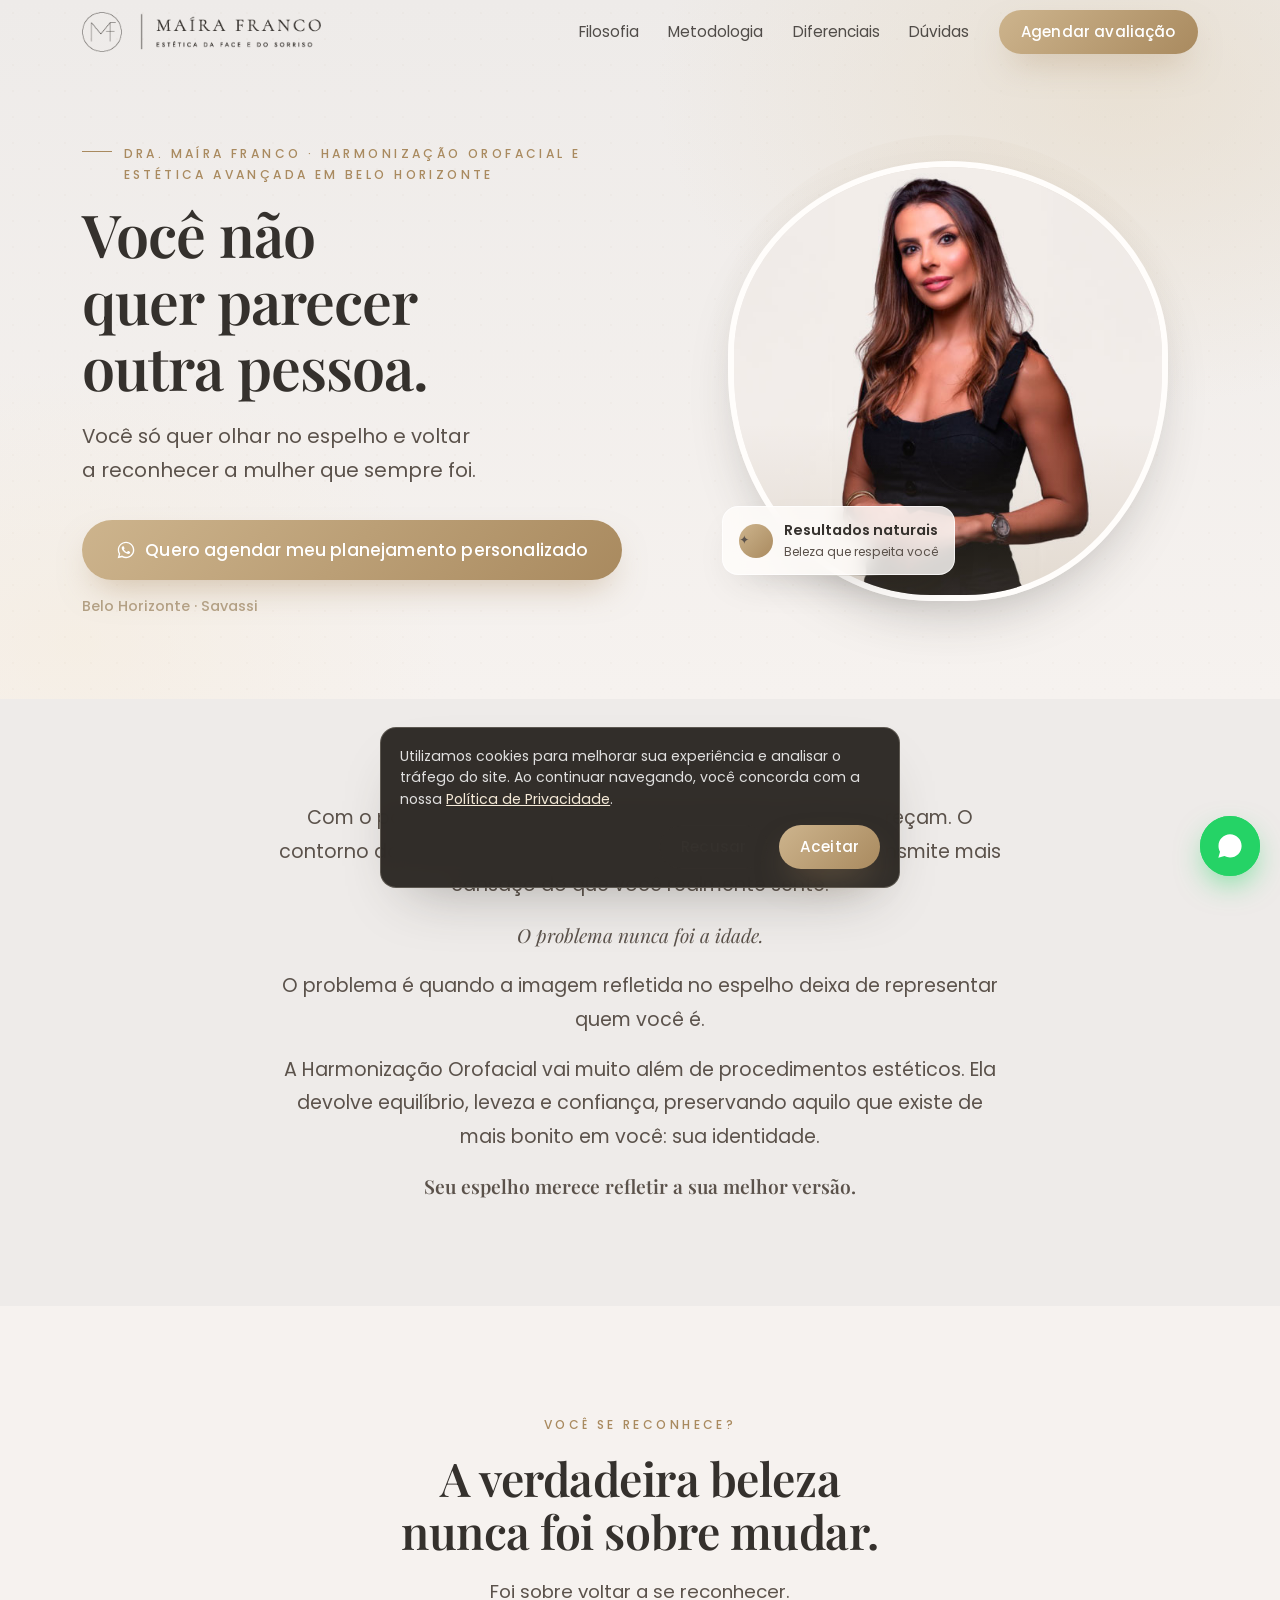
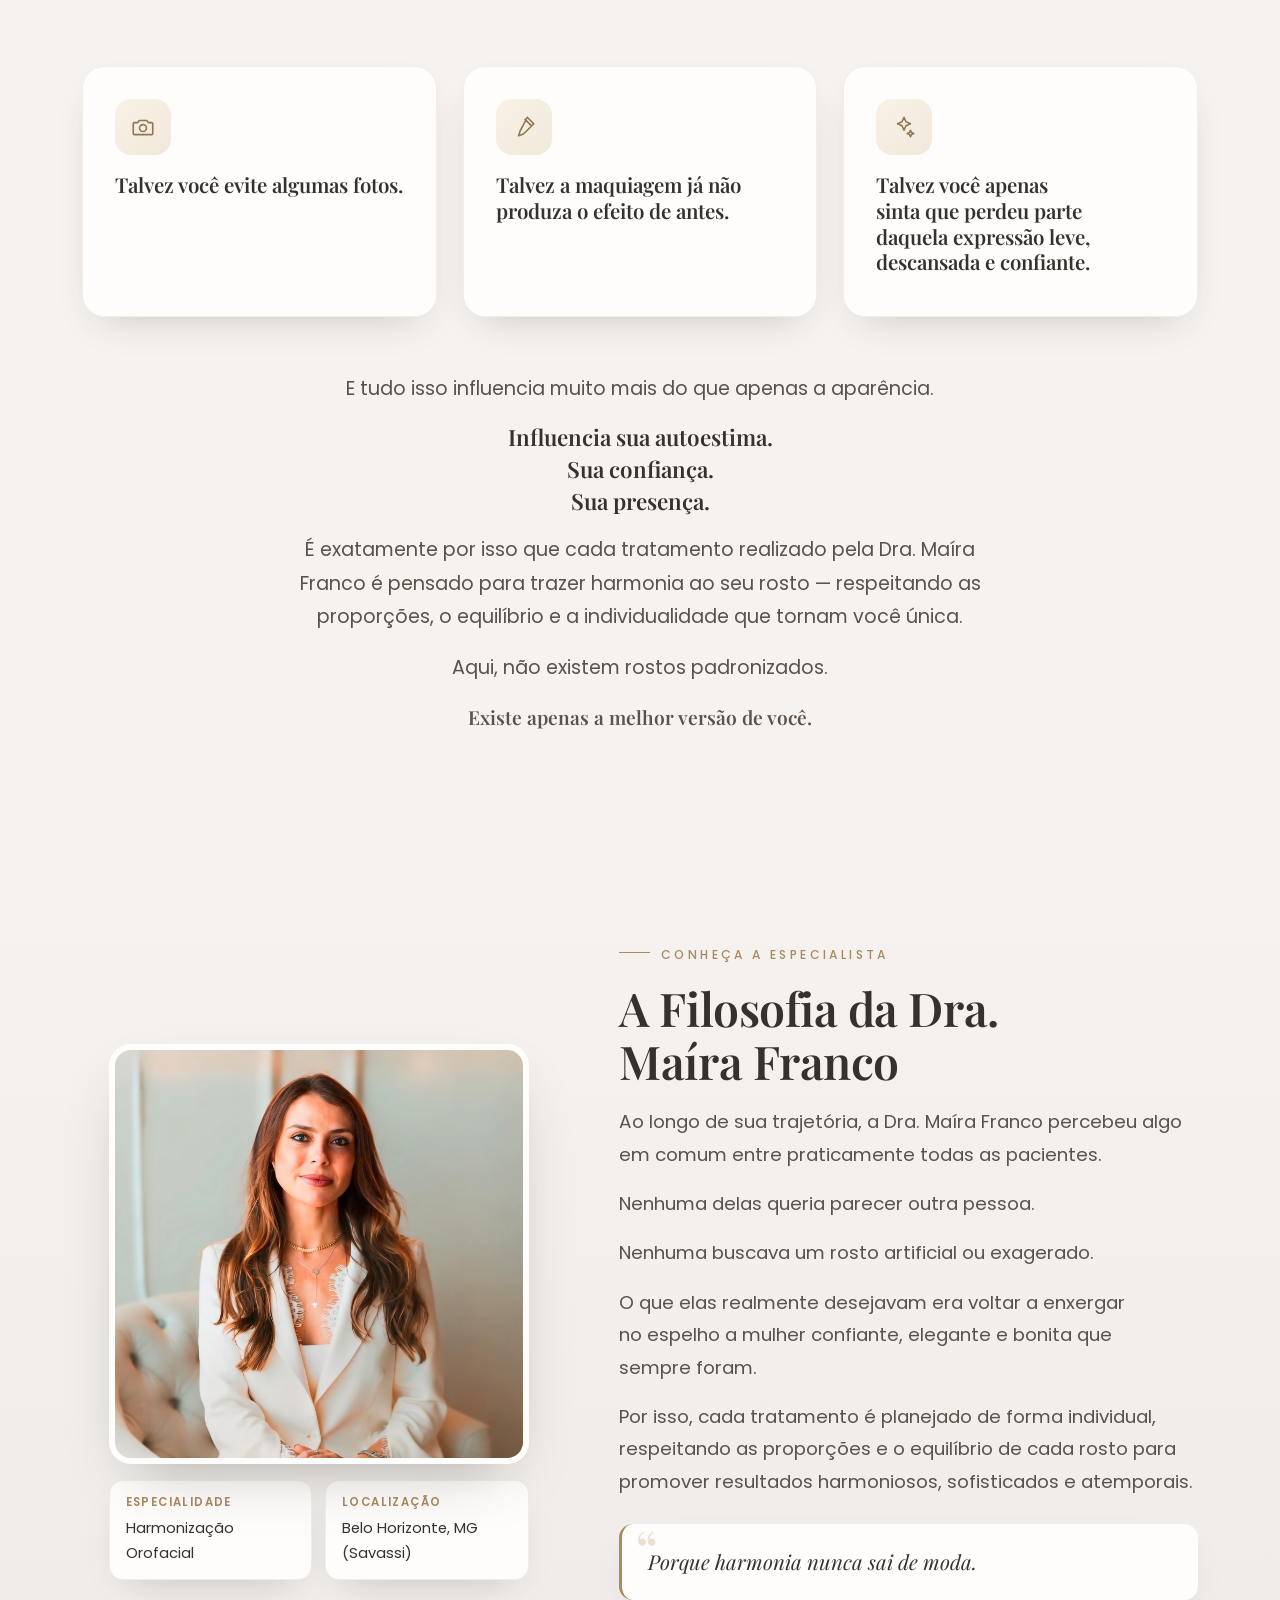
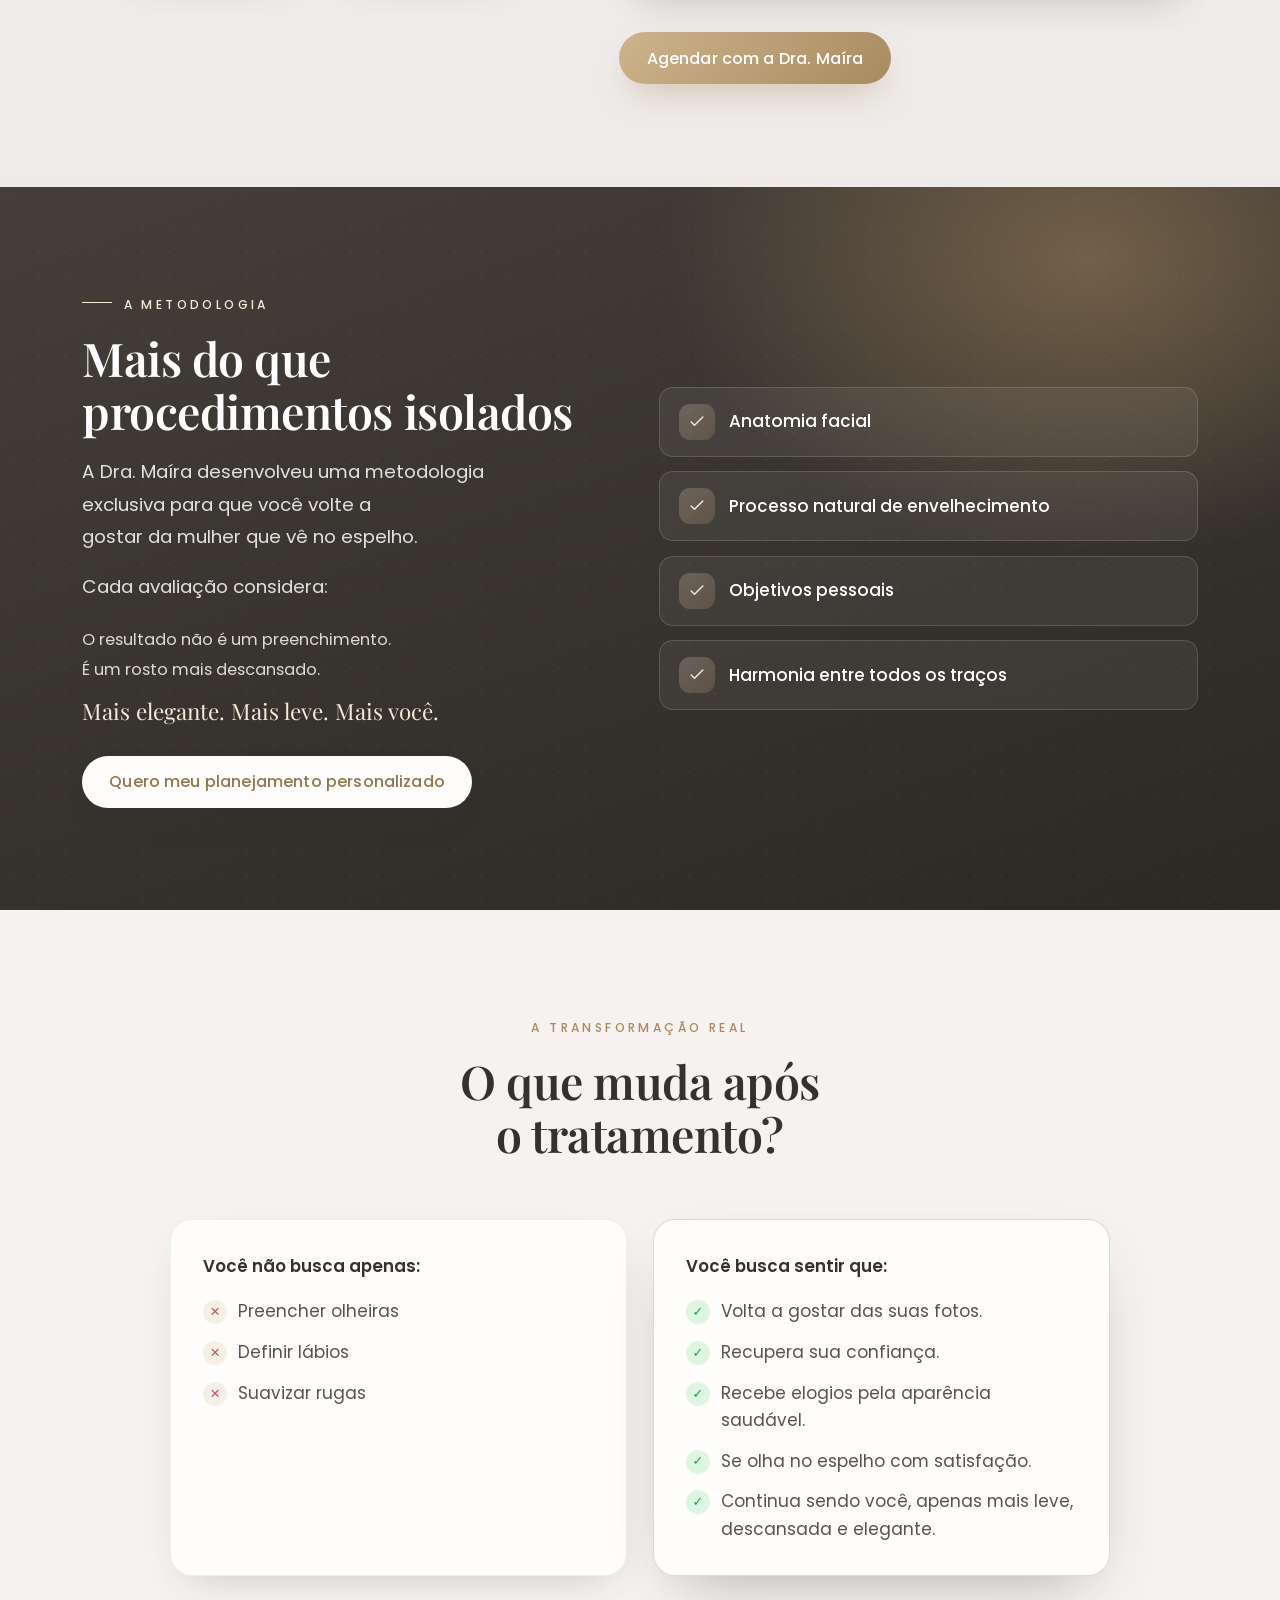
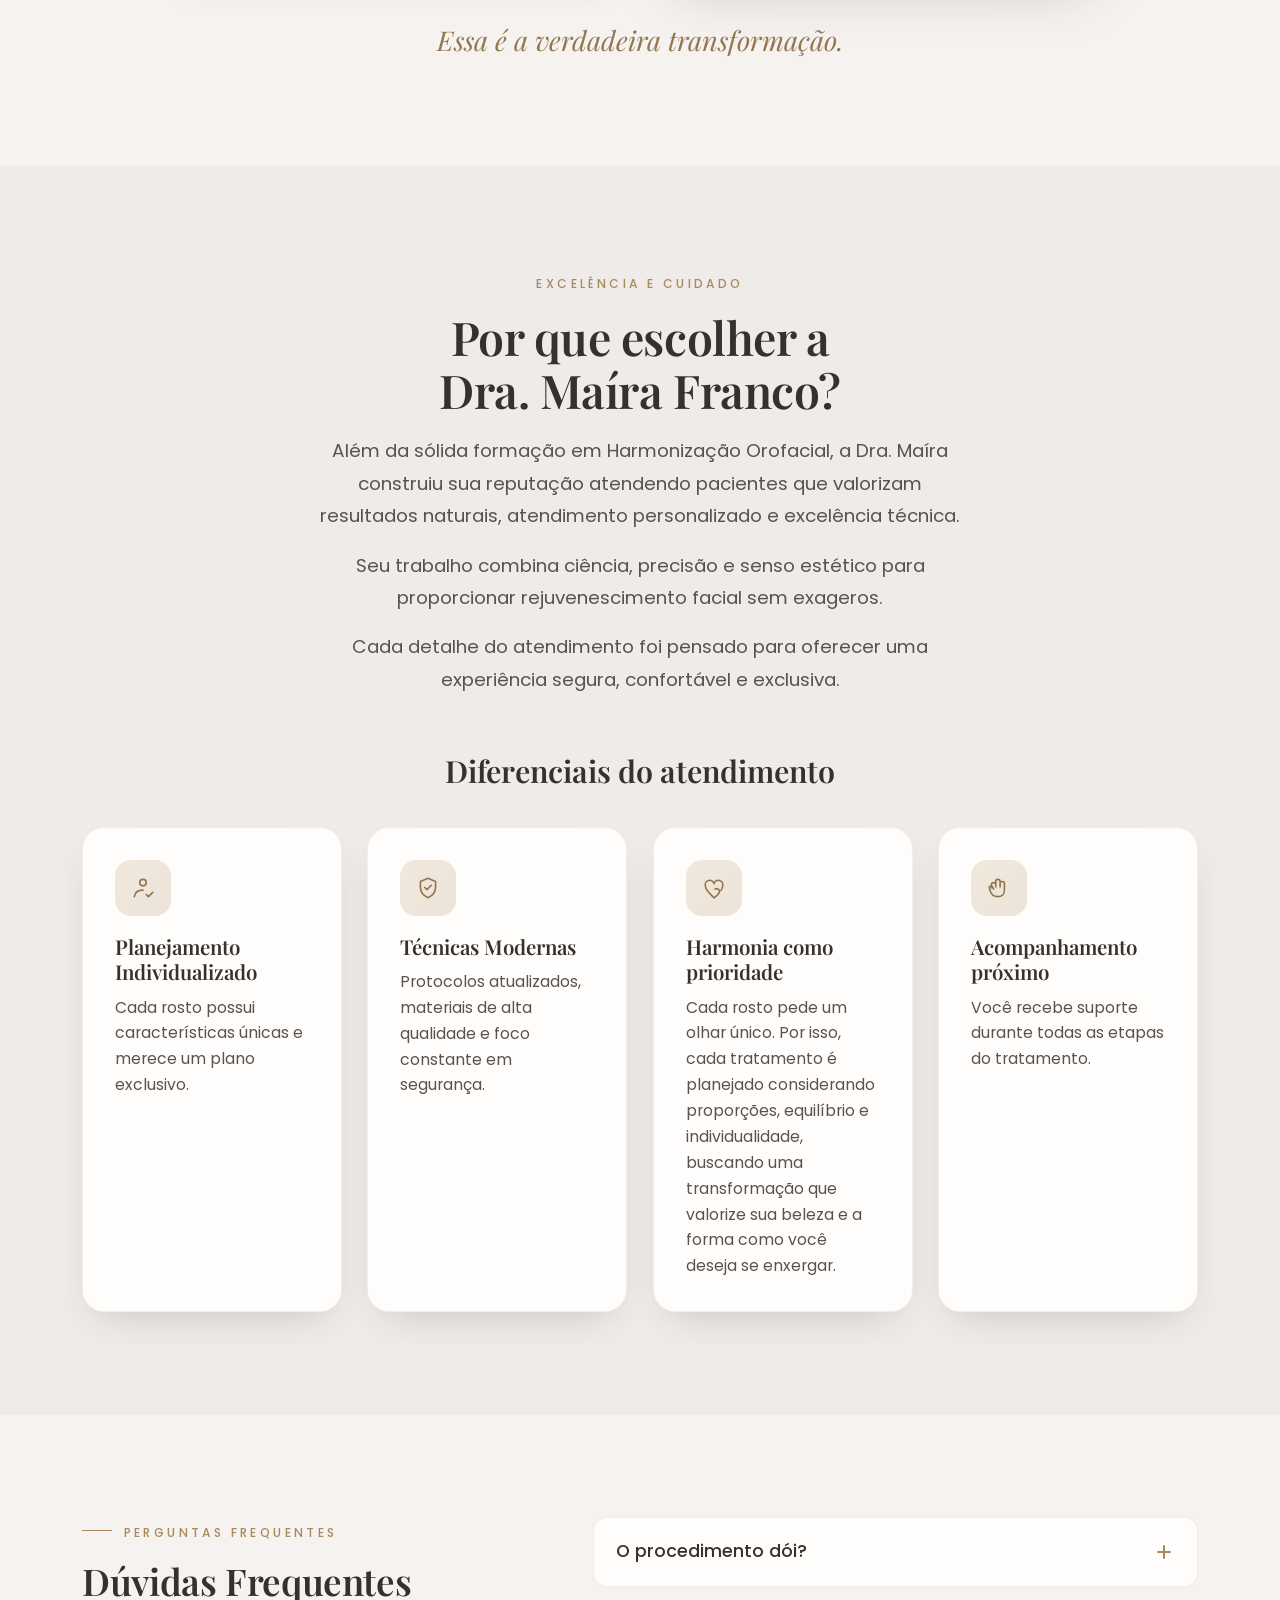
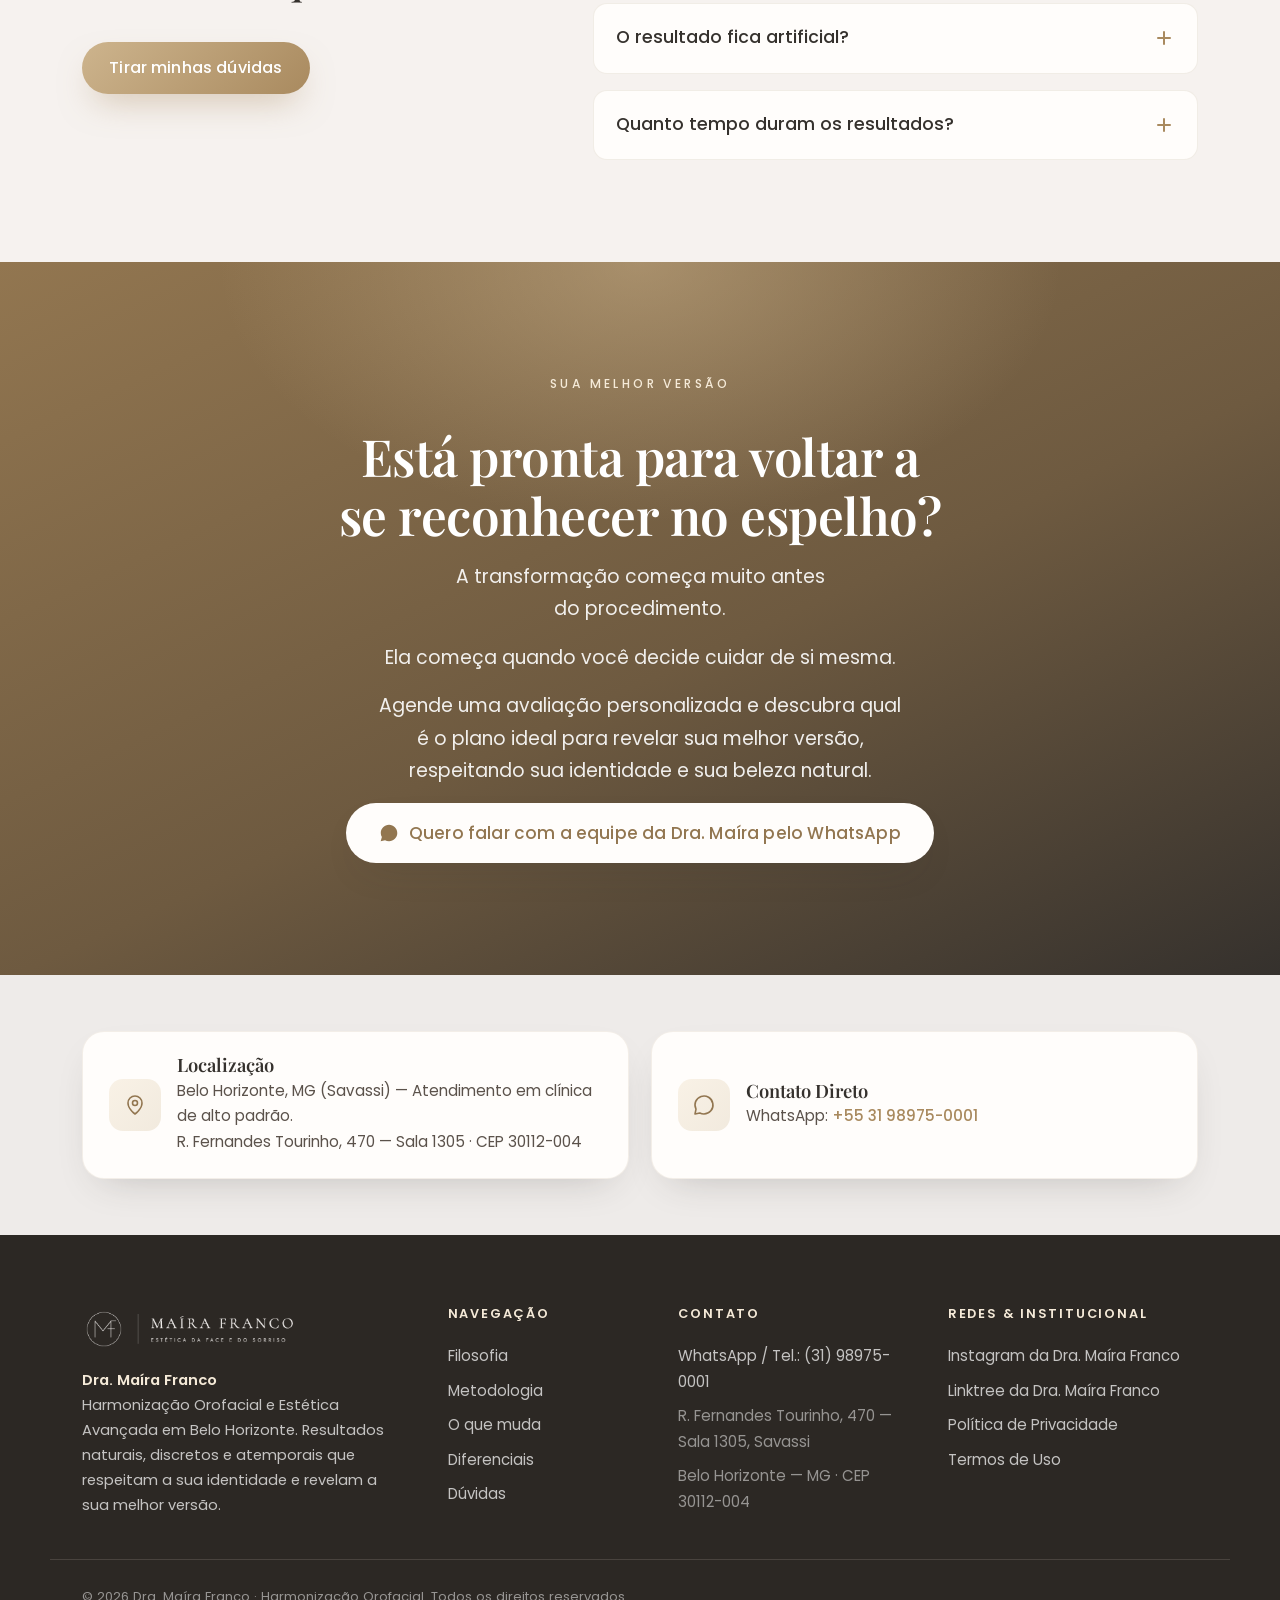
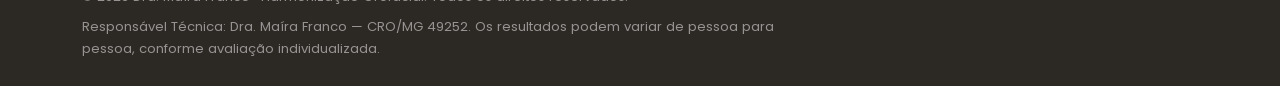
==== commit 434efbf1: "Add files via upload" ====
--- a/index.html
+++ b/index.html
@@ -61,7 +61,7 @@
   "medicalSpecialty": "CosmeticProcedure",
   "areaServed": "Belo Horizonte, MG",
   "address": {"@type":"PostalAddress","addressLocality":"Belo Horizonte","addressRegion":"MG","addressCountry":"BR","streetAddress":"Savassi"},
-  "telephone": "+55-31-98824-1978",
+  "telephone": "+55-31-98975-0001",
   "image": "assets/img/maira.jpg",
   "priceRange": "$$$"
 }
@@ -94,7 +94,7 @@
       <a href="#metodologia" class="nav__link">Metodologia</a>
       <a href="#porque" class="nav__link">Diferenciais</a>
       <a href="#faq" class="nav__link">Dúvidas</a>
-      <a class="btn btn--rose nav__cta" data-cta="nav" href="https://wa.me/5531988241978?text=Ol%C3%A1%2C%20Dra.%20Ma%C3%ADra!%20Quero%20agendar%20meu%20planejamento%20personalizado." target="_blank" rel="noopener">Agendar avaliação</a>
+      <a class="btn btn--rose nav__cta" data-cta="nav" href="https://wa.me/5531989750001?text=Ol%C3%A1%2C%20Dra.%20Ma%C3%ADra!%20Quero%20agendar%20meu%20planejamento%20personalizado." target="_blank" rel="noopener">Agendar avaliação</a>
     </nav>
     <button class="nav__toggle" id="navToggle" aria-label="Abrir menu" aria-expanded="false" aria-controls="menu">
       <span></span><span></span><span></span>
@@ -112,11 +112,11 @@
         <h1 class="hero__title reveal" data-delay="1">Você não quer parecer outra pessoa.</h1>
         <p class="hero__subtitle reveal" data-delay="2">Você só quer olhar no espelho e voltar a reconhecer a mulher que sempre foi.</p>
         <div class="hero__actions reveal" data-delay="3">
-          <a class="btn btn--rose btn--lg" data-cta="hero" href="https://wa.me/5531988241978?text=Ol%C3%A1%2C%20Dra.%20Ma%C3%ADra!%20Quero%20agendar%20meu%20planejamento%20personalizado." target="_blank" rel="noopener">
+          <a class="btn btn--rose btn--lg" data-cta="hero" href="https://wa.me/5531989750001?text=Ol%C3%A1%2C%20Dra.%20Ma%C3%ADra!%20Quero%20agendar%20meu%20planejamento%20personalizado." target="_blank" rel="noopener">
             <svg class="btn__icon" viewBox="0 0 24 24" width="20" height="20" aria-hidden="true"><path fill="currentColor" d="M12.04 2C6.58 2 2.13 6.45 2.13 11.91c0 1.75.46 3.45 1.32 4.95L2 22l5.25-1.38c1.45.79 3.08 1.21 4.79 1.21 5.46 0 9.91-4.45 9.91-9.91S17.5 2 12.04 2m0 1.67c4.55 0 8.24 3.69 8.24 8.24s-3.69 8.24-8.24 8.24c-1.53 0-3.03-.42-4.32-1.22l-.31-.19-3.12.82.83-3.04-.2-.32a8.19 8.19 0 0 1-1.26-4.36c0-4.55 3.7-8.24 8.24-8.24m4.52 10.4c-.25-.12-1.47-.72-1.69-.81-.23-.08-.39-.12-.56.13-.16.24-.64.8-.79.97-.14.16-.29.18-.54.06-.25-.12-1.05-.39-1.99-1.23-.74-.66-1.23-1.47-1.38-1.72-.14-.24-.02-.37.11-.5.11-.11.25-.29.37-.43.12-.14.16-.24.25-.41.08-.16.04-.31-.02-.43-.06-.12-.56-1.34-.76-1.84-.2-.48-.41-.42-.56-.43-.14-.01-.31-.01-.48-.01-.16 0-.43.06-.66.31-.23.24-.86.85-.86 2.07 0 1.22.89 2.4 1.01 2.56.12.16 1.75 2.67 4.25 3.74.59.26 1.05.41 1.41.52.59.19 1.13.16 1.56.1.48-.07 1.47-.6 1.68-1.18.21-.58.21-1.07.14-1.18-.06-.1-.22-.16-.47-.28"/></svg>
             Quero agendar meu planejamento personalizado
           </a>
-          <p class="hero__trust">Belo Horizonte · Savassi — Resposta em até 24 horas</p>
+          <p class="hero__trust">Belo Horizonte · Savassi</p>
         </div>
       </div>
       <div class="hero__media reveal" data-delay="2">
@@ -179,7 +179,7 @@
           <p>Sua confiança.</p>
           <p>Sua presença.</p>
         </div>
-        <p>É exatamente por isso que cada tratamento realizado pela Dra. Maíra Franco respeita aquilo que torna cada paciente única.</p>
+        <p>É exatamente por isso que cada tratamento realizado pela Dra. Maíra Franco é pensado para trazer harmonia ao seu rosto — respeitando as proporções, o equilíbrio e a individualidade que tornam você única.</p>
         <p>Aqui, não existem rostos padronizados.</p>
         <p class="prose__accent">Existe apenas a melhor versão de você.</p>
       </div>
@@ -206,12 +206,12 @@
           <p>Nenhuma delas queria parecer outra pessoa.</p>
           <p>Nenhuma buscava um rosto artificial ou exagerado.</p>
           <p>O que elas realmente desejavam era voltar a enxergar no espelho a mulher confiante, elegante e bonita que sempre foram.</p>
-          <p>Por isso, cada tratamento é planejado de forma individual, respeitando as características naturais da face e promovendo resultados discretos, sofisticados e atemporais.</p>
+          <p>Por isso, cada tratamento é planejado de forma individual, respeitando as proporções e o equilíbrio de cada rosto para promover resultados harmoniosos, sofisticados e atemporais.</p>
         </div>
         <blockquote class="quote">
-          <p>Porque naturalidade nunca sai de moda.</p>
+          <p>Porque harmonia nunca sai de moda.</p>
         </blockquote>
-        <a class="btn btn--rose" data-cta="filosofia" href="https://wa.me/5531988241978?text=Ol%C3%A1%2C%20Dra.%20Ma%C3%ADra!%20Gostaria%20de%20agendar%20a%20minha%20avalia%C3%A7%C3%A3o." target="_blank" rel="noopener">Agendar com a Dra. Maíra</a>
+        <a class="btn btn--rose" data-cta="filosofia" href="https://wa.me/5531989750001?text=Ol%C3%A1%2C%20Dra.%20Ma%C3%ADra!%20Gostaria%20de%20agendar%20a%20minha%20avalia%C3%A7%C3%A3o." target="_blank" rel="noopener">Agendar com a Dra. Maíra</a>
       </div>
     </div>
   </section>
@@ -230,7 +230,7 @@
           <p>É um rosto mais descansado.</p>
           <p class="accent">Mais elegante. Mais leve. Mais você.</p>
         </div>
-        <a class="btn btn--cream" data-cta="metodologia" href="https://wa.me/5531988241978?text=Ol%C3%A1%2C%20Dra.%20Ma%C3%ADra!%20Quero%20conhecer%20a%20metodologia%20e%20agendar%20minha%20avalia%C3%A7%C3%A3o." target="_blank" rel="noopener" style="margin-top:1.6rem">Quero meu planejamento personalizado</a>
+        <a class="btn btn--cream" data-cta="metodologia" href="https://wa.me/5531989750001?text=Ol%C3%A1%2C%20Dra.%20Ma%C3%ADra!%20Quero%20conhecer%20a%20metodologia%20e%20agendar%20minha%20avalia%C3%A7%C3%A3o." target="_blank" rel="noopener" style="margin-top:1.6rem">Quero meu planejamento personalizado</a>
       </div>
       <ul class="checklist reveal" data-delay="1">
         <li>
@@ -328,7 +328,7 @@
       <div class="faq__head reveal">
         <span class="eyebrow">Perguntas Frequentes</span>
         <h2 class="section__title">Dúvidas Frequentes</h2>
-        <a class="btn btn--rose" data-cta="faq" href="https://wa.me/5531988241978?text=Ol%C3%A1%2C%20Dra.%20Ma%C3%ADra!%20Tenho%20uma%20d%C3%BAvida%20sobre%20Harmoniza%C3%A7%C3%A3o%20Orofacial." target="_blank" rel="noopener">Tirar minhas dúvidas</a>
+        <a class="btn btn--rose" data-cta="faq" href="https://wa.me/5531989750001?text=Ol%C3%A1%2C%20Dra.%20Ma%C3%ADra!%20Tenho%20uma%20d%C3%BAvida%20sobre%20Harmoniza%C3%A7%C3%A3o%20Orofacial." target="_blank" rel="noopener">Tirar minhas dúvidas</a>
       </div>
       <div class="faq__list">
         <details class="faq__item reveal">
@@ -358,7 +358,7 @@
         <p class="cta-final__text">Ela começa quando você decide cuidar de si mesma.</p>
         <p class="cta-final__text">Agende uma avaliação personalizada e descubra qual é o plano ideal para revelar sua melhor versão, respeitando sua identidade e sua beleza natural.</p>
       </div>
-      <a class="btn btn--cream btn--lg" data-cta="final" href="https://wa.me/5531988241978?text=Ol%C3%A1!%20Quero%20falar%20com%20a%20equipe%20da%20Dra.%20Ma%C3%ADra." target="_blank" rel="noopener">
+      <a class="btn btn--cream btn--lg" data-cta="final" href="https://wa.me/5531989750001?text=Ol%C3%A1!%20Quero%20falar%20com%20a%20equipe%20da%20Dra.%20Ma%C3%ADra." target="_blank" rel="noopener">
         <svg class="btn__icon" viewBox="0 0 24 24" width="20" height="20" aria-hidden="true"><path fill="currentColor" d="M12.04 2C6.58 2 2.13 6.45 2.13 11.91c0 1.75.46 3.45 1.32 4.95L2 22l5.25-1.38c1.45.79 3.08 1.21 4.79 1.21 5.46 0 9.91-4.45 9.91-9.91S17.5 2 12.04 2m4.52 12.4c-.25-.12-1.47-.72-1.69-.81-.23-.08-.39-.12-.56.13-.16.24-.64.8-.79.97-.14.16-.29.18-.54.06-.25-.12-1.05-.39-1.99-1.23-.74-.66-1.23-1.47-1.38-1.72-.14-.24-.02-.37.11-.5.11-.11.25-.29.37-.43.12-.14.16-.24.25-.41.08-.16.04-.31-.02-.43-.06-.12-.56-1.34-.76-1.84-.2-.48-.41-.42-.56-.43h-.48c-.16 0-.43.06-.66.31-.23.24-.86.85-.86 2.07 0 1.22.89 2.4 1.01 2.56.12.16 1.75 2.67 4.25 3.74.59.26 1.05.41 1.41.52.59.19 1.13.16 1.56.1.48-.07 1.47-.6 1.68-1.18.21-.58.21-1.07.14-1.18z"/></svg>
         Quero falar com a equipe da Dra. Maíra pelo WhatsApp
       </a>
@@ -374,7 +374,7 @@
       </div>
       <div class="info__item reveal" data-delay="1">
         <span class="info__ico" aria-hidden="true"><svg viewBox="0 0 24 24" width="24" height="24"><path fill="none" stroke="currentColor" stroke-width="1.6" stroke-linecap="round" stroke-linejoin="round" d="M12 21a9 9 0 1 0-8-4.8L3 21l4.8-1A9 9 0 0 0 12 21z"/></svg></span>
-        <div><h3>Contato Direto</h3><p>WhatsApp: <a href="https://wa.me/5531988241978" target="_blank" rel="noopener">+55 31 98824-1978</a> (Resposta em até 24 horas)</p></div>
+        <div><h3>Contato Direto</h3><p>WhatsApp: <a href="https://wa.me/5531989750001" target="_blank" rel="noopener">+55 31 98975-0001</a></p></div>
       </div>
     </div>
   </section>
@@ -397,10 +397,9 @@
     </nav>
     <div class="footer__col">
       <h3>Contato</h3>
-      <a href="https://wa.me/5531988241978" target="_blank" rel="noopener">WhatsApp / Tel.: (31) 98824-1978</a>
+      <a href="https://wa.me/5531989750001" target="_blank" rel="noopener">WhatsApp / Tel.: (31) 98975-0001</a>
       <span class="footer__muted">R. Fernandes Tourinho, 470 — Sala 1305, Savassi</span>
       <span class="footer__muted">Belo Horizonte — MG · CEP 30112-004</span>
-      <span class="footer__muted">Resposta em até 24 horas</span>
     </div>
     <div class="footer__col">
       <h3>Redes &amp; Institucional</h3>
@@ -417,13 +416,13 @@
 </footer>
 
 <!-- ==================== STICKY CTA MOBILE ==================== -->
-<a class="sticky-cta" data-cta="sticky" href="https://wa.me/5531988241978?text=Ol%C3%A1%2C%20Dra.%20Ma%C3%ADra!%20Quero%20agendar%20meu%20planejamento%20personalizado." target="_blank" rel="noopener" aria-label="Agendar avaliação no WhatsApp">
+<a class="sticky-cta" data-cta="sticky" href="https://wa.me/5531989750001?text=Ol%C3%A1%2C%20Dra.%20Ma%C3%ADra!%20Quero%20agendar%20meu%20planejamento%20personalizado." target="_blank" rel="noopener" aria-label="Agendar avaliação no WhatsApp">
   <svg viewBox="0 0 24 24" width="22" height="22" aria-hidden="true"><path fill="currentColor" d="M12.04 2C6.58 2 2.13 6.45 2.13 11.91c0 1.75.46 3.45 1.32 4.95L2 22l5.25-1.38c1.45.79 3.08 1.21 4.79 1.21 5.46 0 9.91-4.45 9.91-9.91S17.5 2 12.04 2m4.52 12.4c-.25-.12-1.47-.72-1.69-.81-.23-.08-.39-.12-.56.13-.16.24-.64.8-.79.97-.14.16-.29.18-.54.06-.25-.12-1.05-.39-1.99-1.23-.74-.66-1.23-1.47-1.38-1.72-.14-.24-.02-.37.11-.5.11-.11.25-.29.37-.43.12-.14.16-.24.25-.41.08-.16.04-.31-.02-.43-.06-.12-.56-1.34-.76-1.84-.2-.48-.41-.42-.56-.43h-.48c-.16 0-.43.06-.66.31-.23.24-.86.85-.86 2.07 0 1.22.89 2.4 1.01 2.56.12.16 1.75 2.67 4.25 3.74.59.26 1.05.41 1.41.52.59.19 1.13.16 1.56.1.48-.07 1.47-.6 1.68-1.18.21-.58.21-1.07.14-1.18z"/></svg>
   Agendar avaliação
 </a>
 
 <!-- WhatsApp flutuante (desktop) -->
-<a class="wa-float" data-cta="float" href="https://wa.me/5531988241978?text=Ol%C3%A1%2C%20Dra.%20Ma%C3%ADra!%20Quero%20agendar%20meu%20planejamento%20personalizado." target="_blank" rel="noopener" aria-label="Falar no WhatsApp">
+<a class="wa-float" data-cta="float" href="https://wa.me/5531989750001?text=Ol%C3%A1%2C%20Dra.%20Ma%C3%ADra!%20Quero%20agendar%20meu%20planejamento%20personalizado." target="_blank" rel="noopener" aria-label="Falar no WhatsApp">
   <svg viewBox="0 0 24 24" width="28" height="28" aria-hidden="true"><path fill="currentColor" d="M12.04 2C6.58 2 2.13 6.45 2.13 11.91c0 1.75.46 3.45 1.32 4.95L2 22l5.25-1.38c1.45.79 3.08 1.21 4.79 1.21 5.46 0 9.91-4.45 9.91-9.91S17.5 2 12.04 2m4.52 12.4c-.25-.12-1.47-.72-1.69-.81-.23-.08-.39-.12-.56.13-.16.24-.64.8-.79.97-.14.16-.29.18-.54.06-.25-.12-1.05-.39-1.99-1.23-.74-.66-1.23-1.47-1.38-1.72-.14-.24-.02-.37.11-.5.11-.11.25-.29.37-.43.12-.14.16-.24.25-.41.08-.16.04-.31-.02-.43-.06-.12-.56-1.34-.76-1.84-.2-.48-.41-.42-.56-.43h-.48c-.16 0-.43.06-.66.31-.23.24-.86.85-.86 2.07 0 1.22.89 2.4 1.01 2.56.12.16 1.75 2.67 4.25 3.74.59.26 1.05.41 1.41.52.59.19 1.13.16 1.56.1.48-.07 1.47-.6 1.68-1.18.21-.58.21-1.07.14-1.18z"/></svg>
 </a>
 
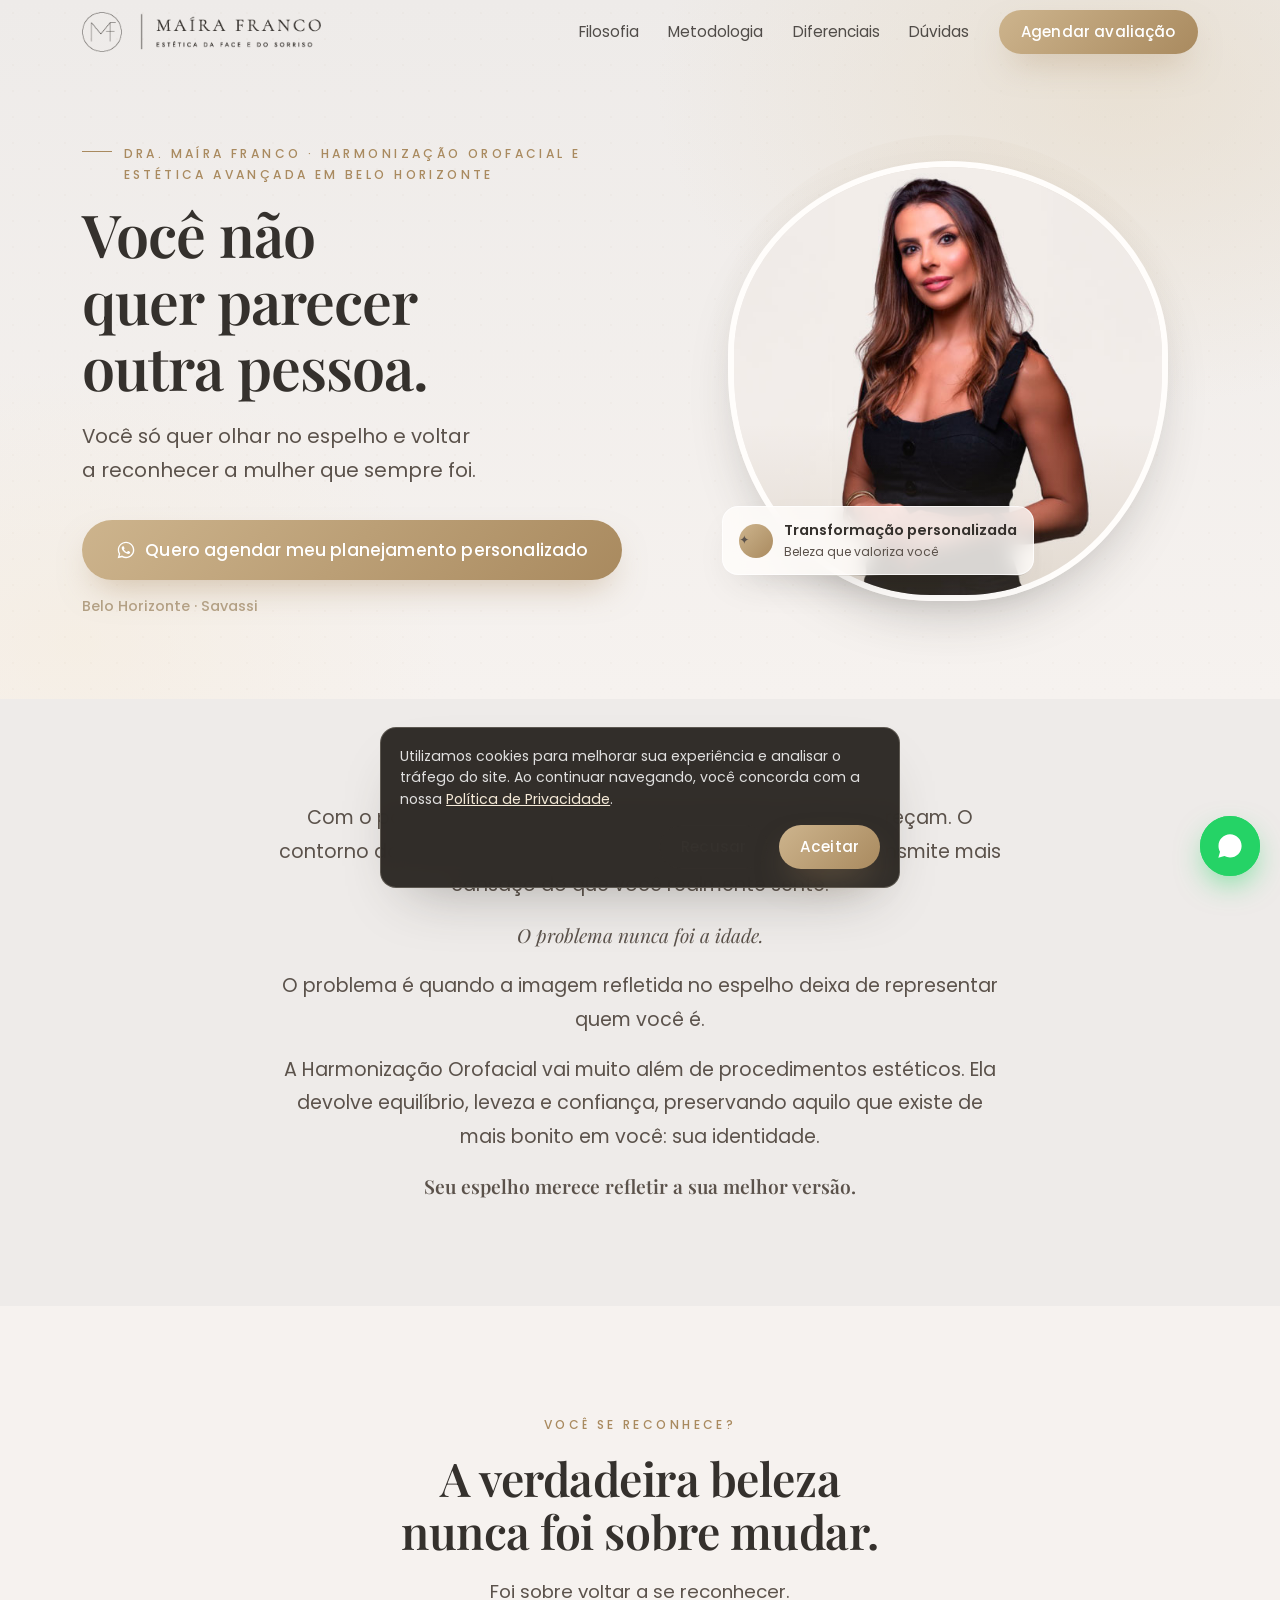
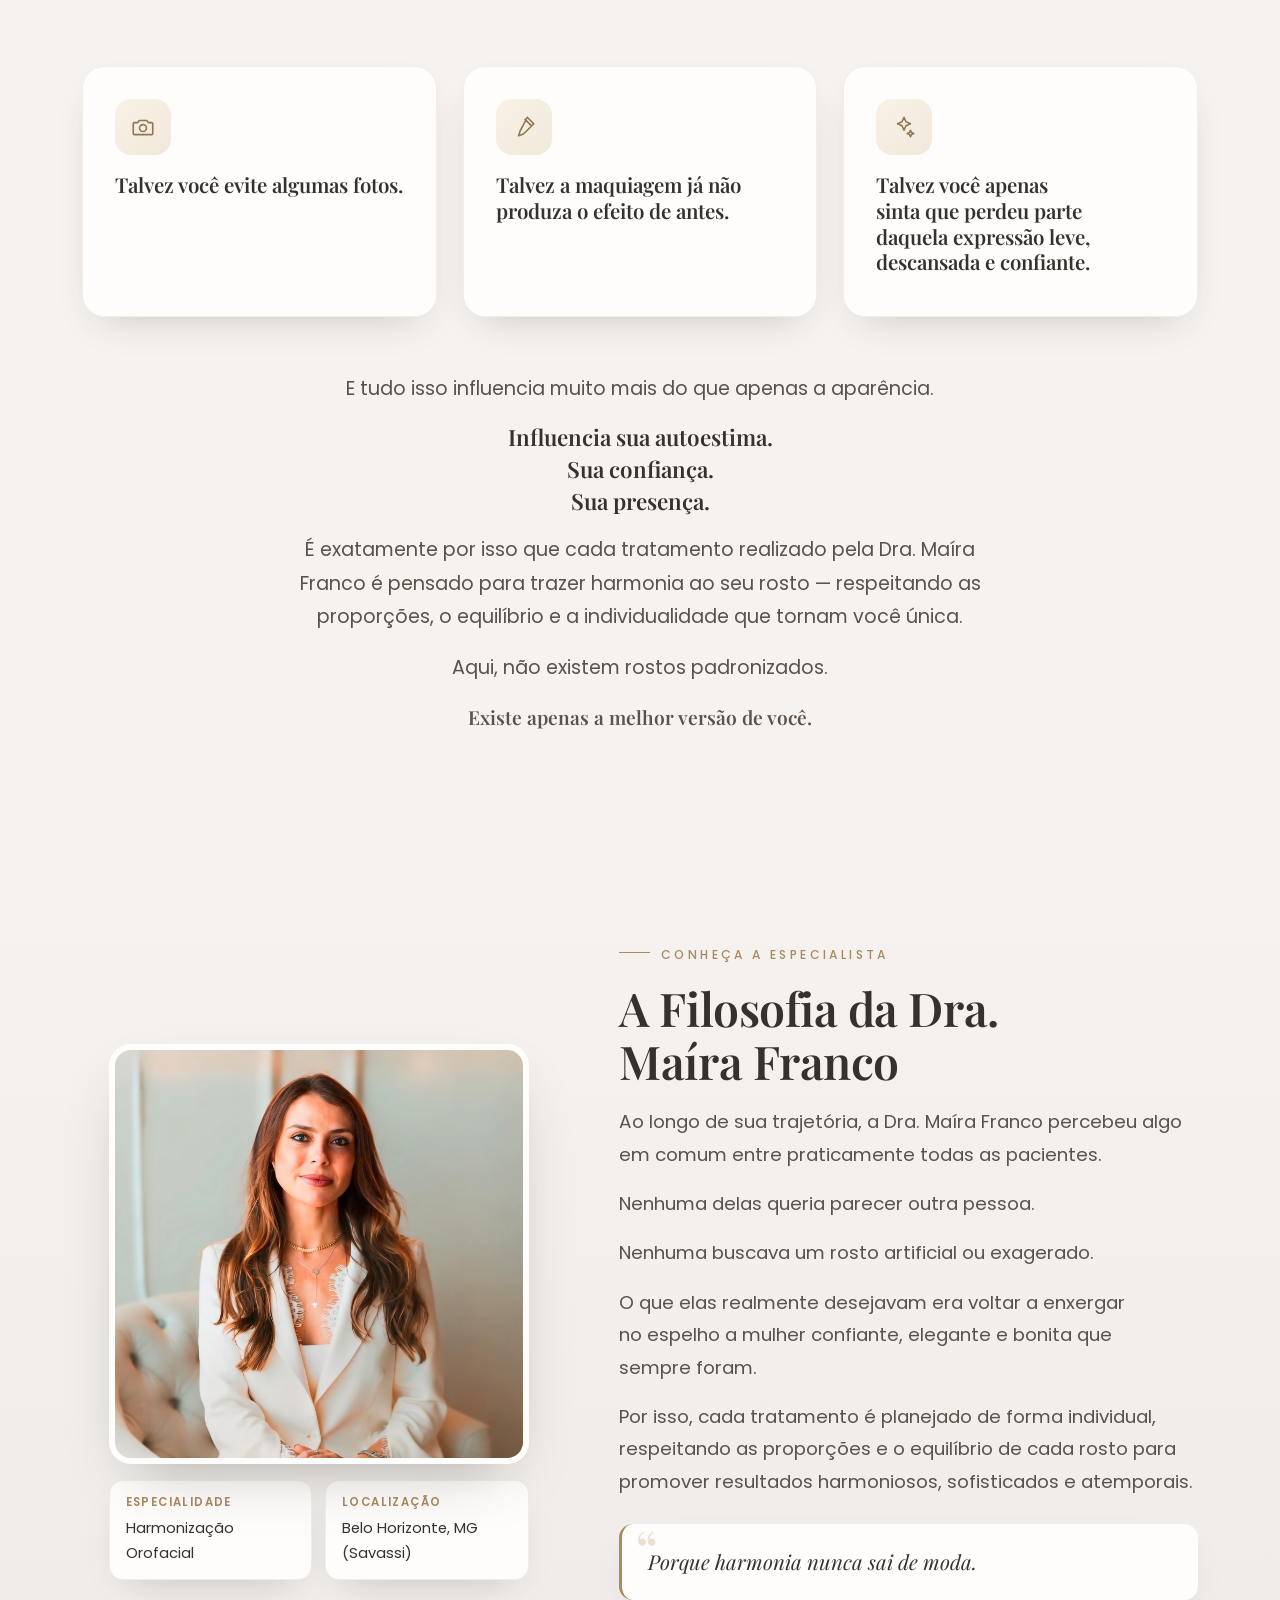
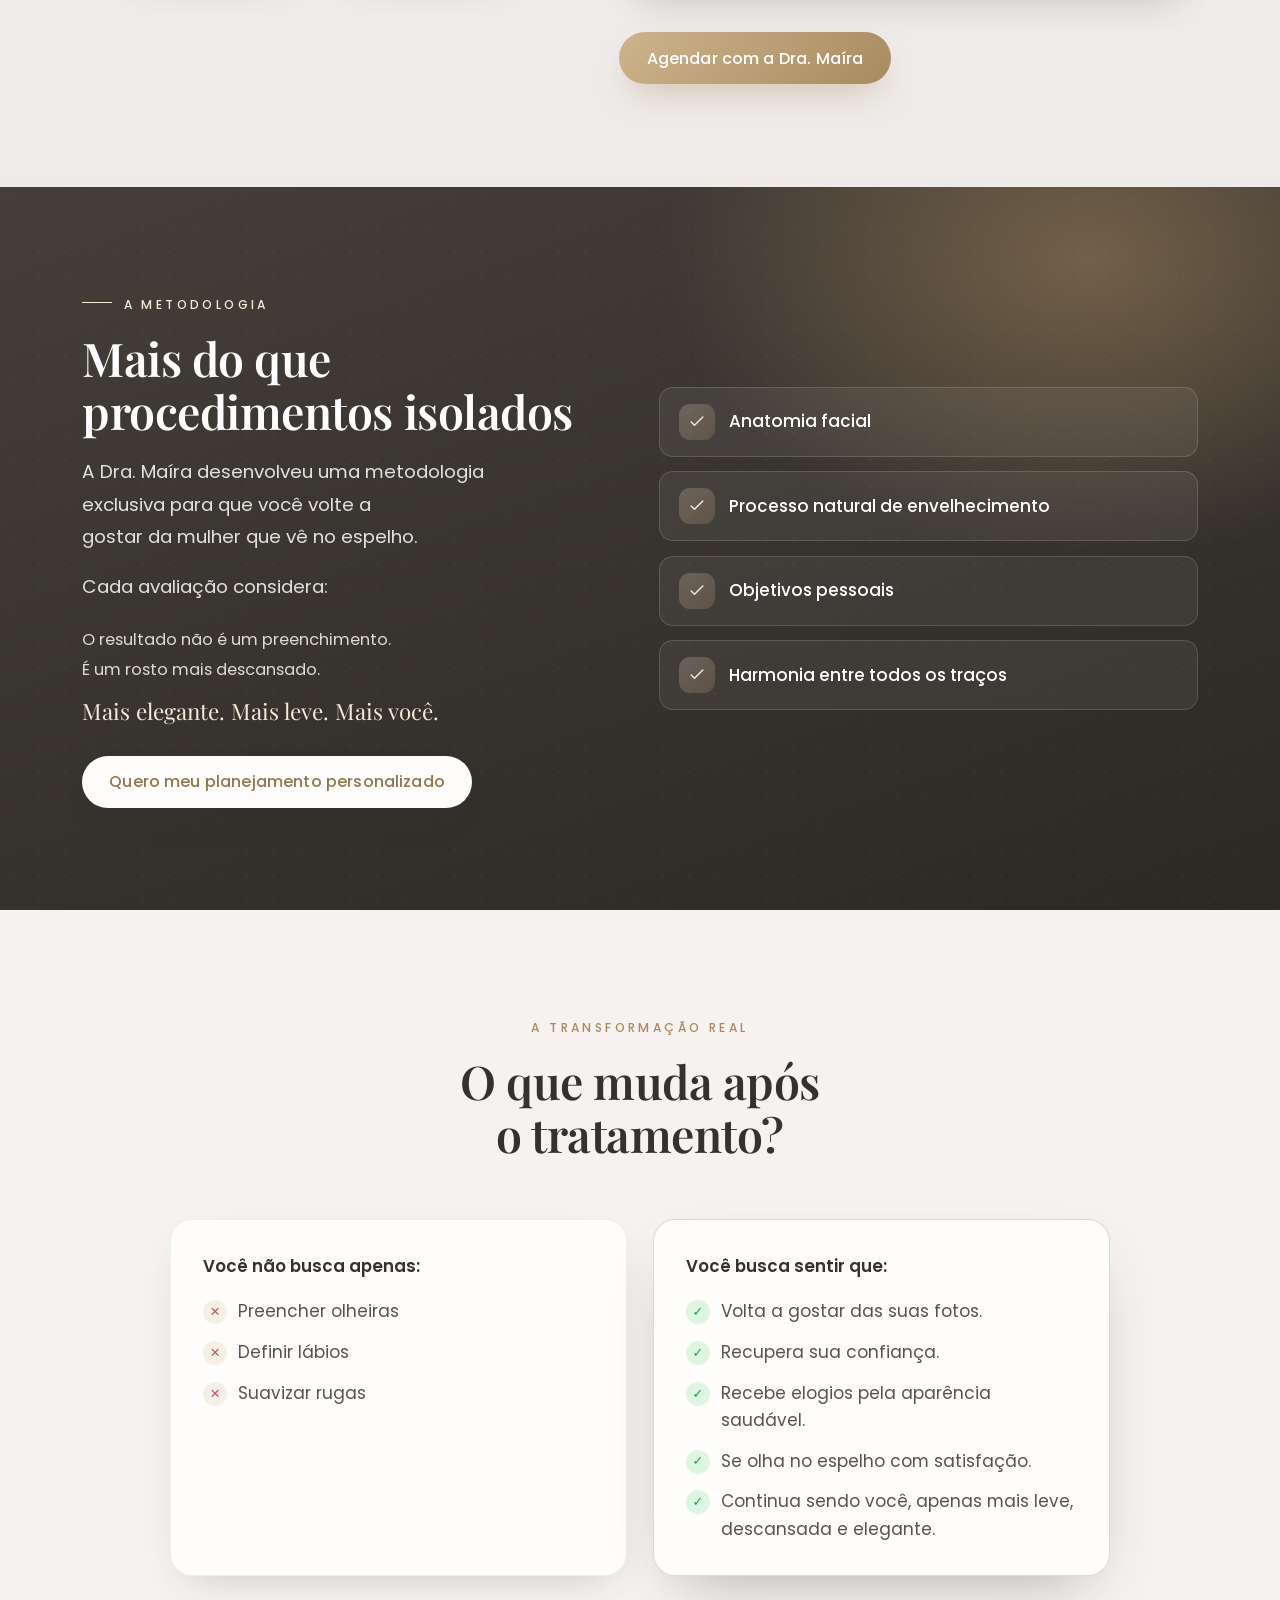
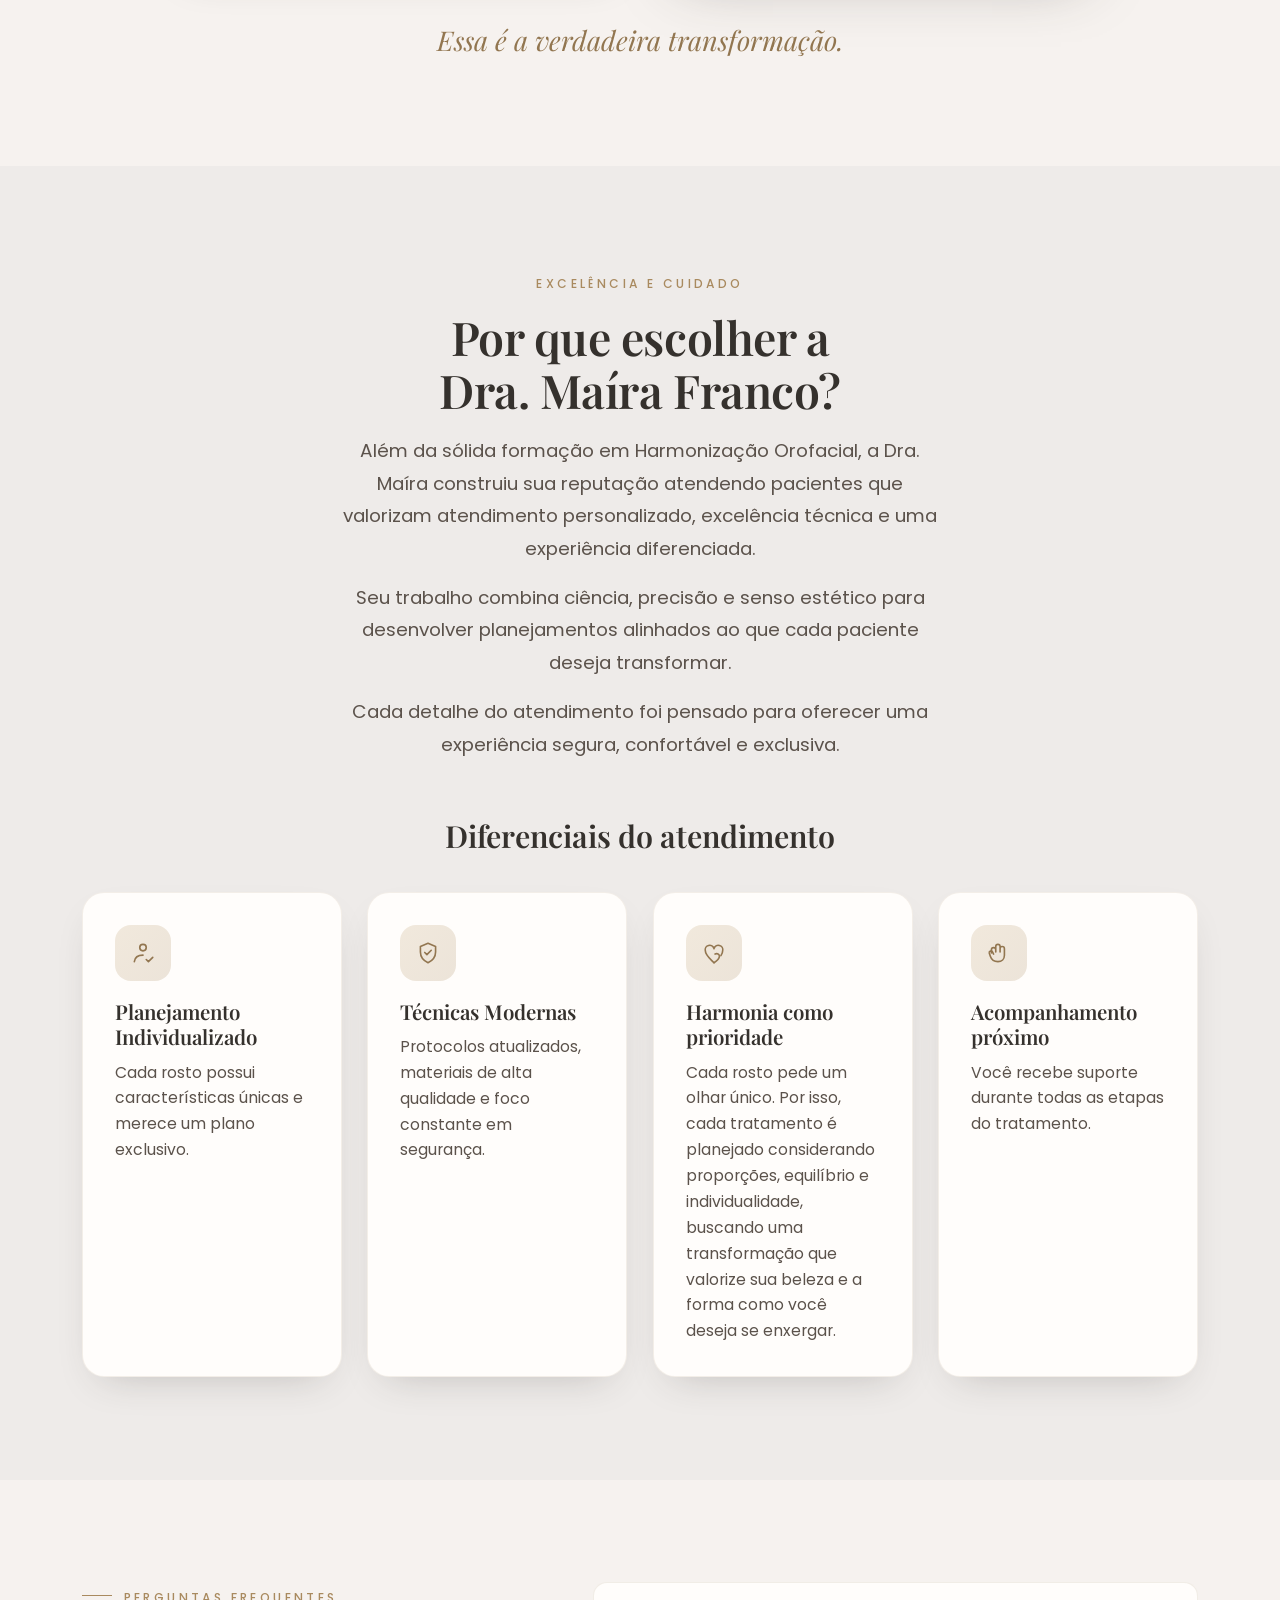
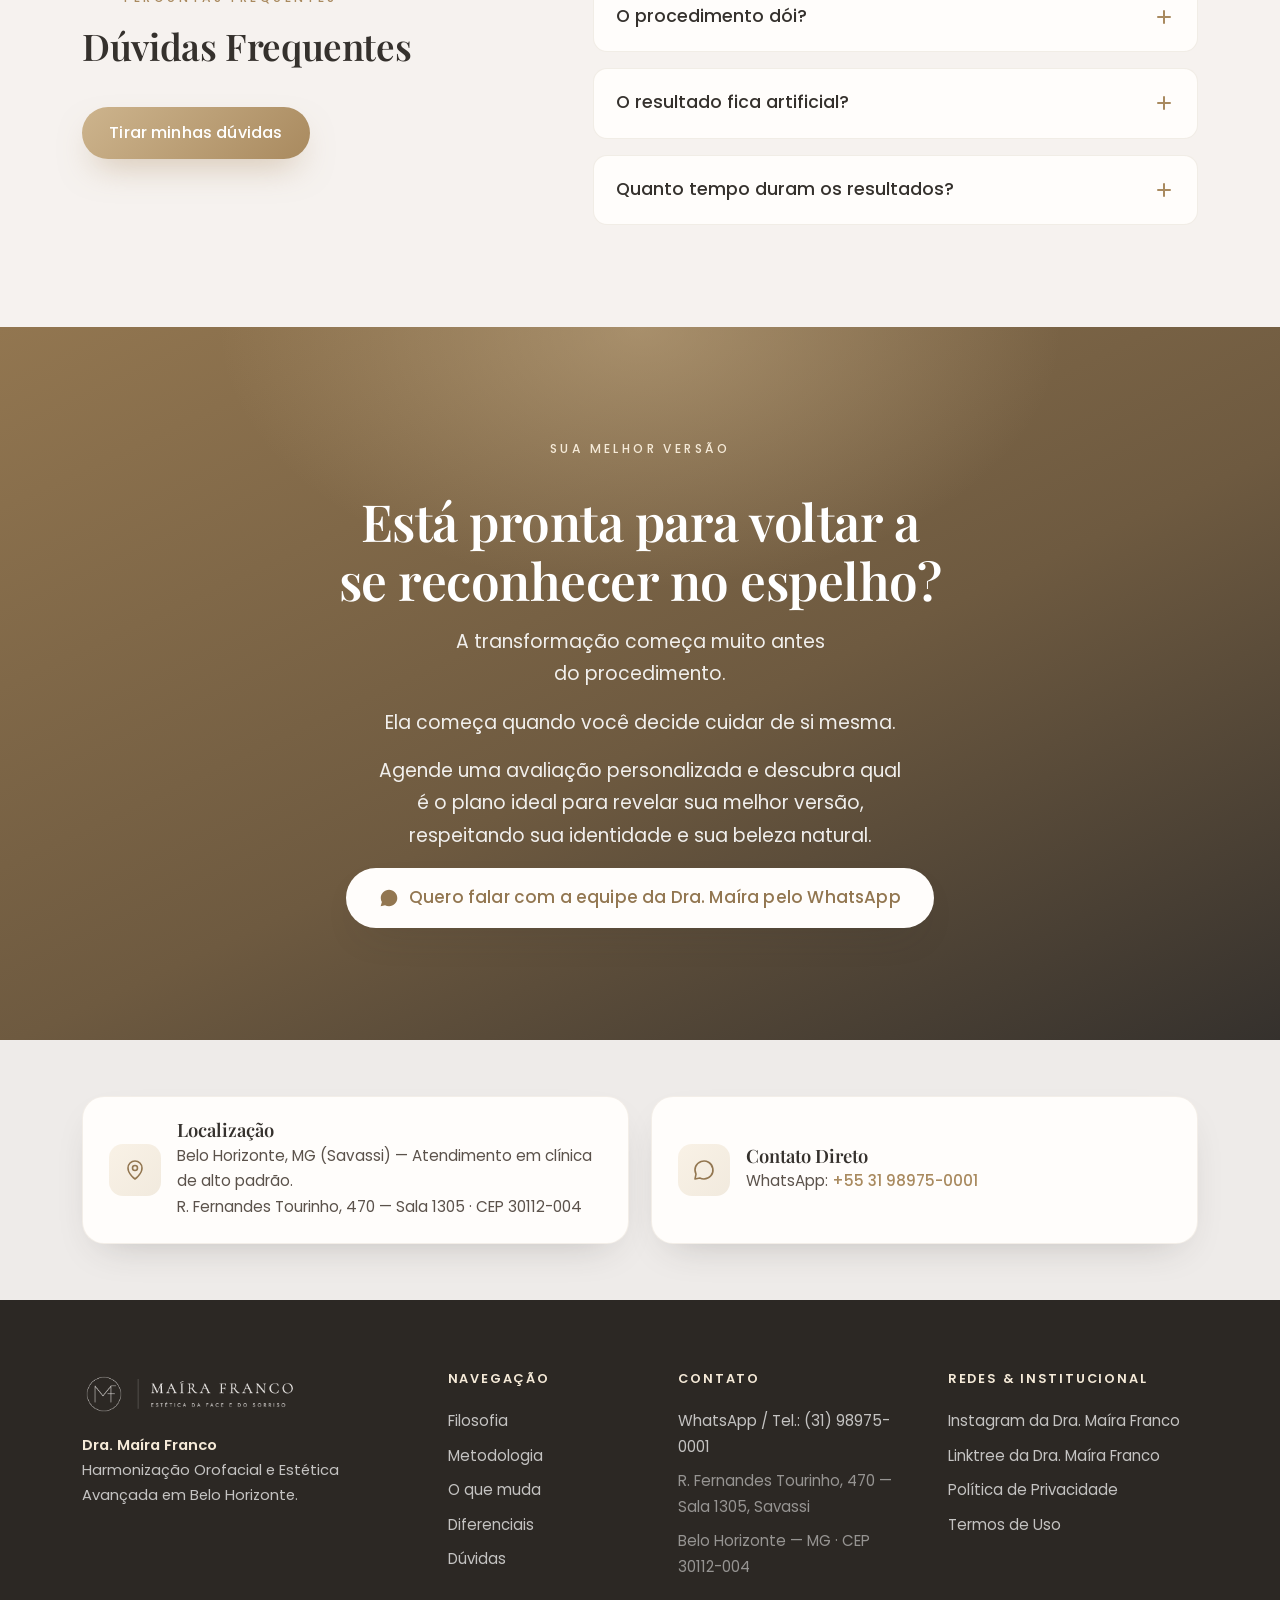
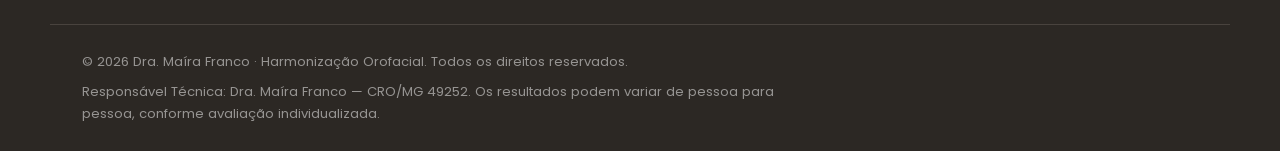
==== commit e4290aad: "Add files via upload" ====
--- a/index.html
+++ b/index.html
@@ -72,7 +72,7 @@
   "@type": "FAQPage",
   "mainEntity": [
     {"@type":"Question","name":"O procedimento dói?","acceptedAnswer":{"@type":"Answer","text":"Utilizamos técnicas modernas e protocolos que tornam o tratamento extremamente confortável."}},
-    {"@type":"Question","name":"O resultado fica artificial?","acceptedAnswer":{"@type":"Answer","text":"Não. Toda a filosofia da Dra. Maíra é baseada em preservar a identidade facial e promover resultados naturais."}},
+    {"@type":"Question","name":"O resultado fica artificial?","acceptedAnswer":{"@type":"Answer","text":"Não. Cada tratamento é desenvolvido de forma personalizada, com planejamento, técnica e atenção às suas características e aos objetivos que você deseja alcançar."}},
     {"@type":"Question","name":"Quanto tempo duram os resultados?","acceptedAnswer":{"@type":"Answer","text":"Os resultados da metodologia de rejuvenescimento podem durar de 12 a 24 meses, de acordo com o tratamento realizado e as características individuais de cada paciente. No entanto, o envelhecimento é um processo contínuo. Por isso, dentro da nossa metodologia, criamos um programa anual de manutenção para preservar seus resultados e ajudar você a manter uma aparência sempre jovem, descansada e harmoniosa - e continuar feliz com o que vê no espelho."}}
   ]
 }
@@ -125,7 +125,7 @@
         </div>
         <div class="hero__chip">
           <span class="hero__chip-ico" aria-hidden="true">✦</span>
-          <div><strong>Resultados naturais</strong><span>Beleza que respeita você</span></div>
+          <div><strong>Transformação personalizada</strong><span>Beleza que valoriza você</span></div>
         </div>
       </div>
     </div>
@@ -291,8 +291,8 @@
         <span class="eyebrow">Excelência e cuidado</span>
         <h2 class="section__title">Por que escolher a Dra. Maíra Franco?</h2>
         <div class="section__text stack">
-          <p>Além da sólida formação em Harmonização Orofacial, a Dra. Maíra construiu sua reputação atendendo pacientes que valorizam resultados naturais, atendimento personalizado e excelência técnica.</p>
-          <p>Seu trabalho combina ciência, precisão e senso estético para proporcionar rejuvenescimento facial sem exageros.</p>
+          <p>Além da sólida formação em Harmonização Orofacial, a Dra. Maíra construiu sua reputação atendendo pacientes que valorizam atendimento personalizado, excelência técnica e uma experiência diferenciada.</p>
+          <p>Seu trabalho combina ciência, precisão e senso estético para desenvolver planejamentos alinhados ao que cada paciente deseja transformar.</p>
           <p>Cada detalhe do atendimento foi pensado para oferecer uma experiência segura, confortável e exclusiva.</p>
         </div>
       </div>
@@ -337,7 +337,7 @@
         </details>
         <details class="faq__item reveal">
           <summary class="faq__q">O resultado fica artificial?<span class="faq__plus" aria-hidden="true"></span></summary>
-          <div class="faq__a"><p>Não. Toda a filosofia da Dra. Maíra é baseada em preservar a identidade facial e promover resultados naturais.</p></div>
+          <div class="faq__a"><p>Não. Cada tratamento é desenvolvido de forma personalizada, com planejamento, técnica e atenção às suas características e aos objetivos que você deseja alcançar.</p></div>
         </details>
         <details class="faq__item reveal">
           <summary class="faq__q">Quanto tempo duram os resultados?<span class="faq__plus" aria-hidden="true"></span></summary>
@@ -385,7 +385,7 @@
   <div class="container footer__grid">
     <div class="footer__brand">
       <img src="assets/img/logo-light.png" alt="Dra. Maíra Franco - Estética da Face e do Sorriso" width="220" height="46" loading="lazy" />
-      <p><strong>Dra. Maíra Franco</strong><br />Harmonização Orofacial e Estética Avançada em Belo Horizonte. Resultados naturais, discretos e atemporais que respeitam a sua identidade e revelam a sua melhor versão.</p>
+      <p><strong>Dra. Maíra Franco</strong><br />Harmonização Orofacial e Estética Avançada em Belo Horizonte.</p>
     </div>
     <nav class="footer__col" aria-label="Navegação do rodapé">
       <h3>Navegação</h3>
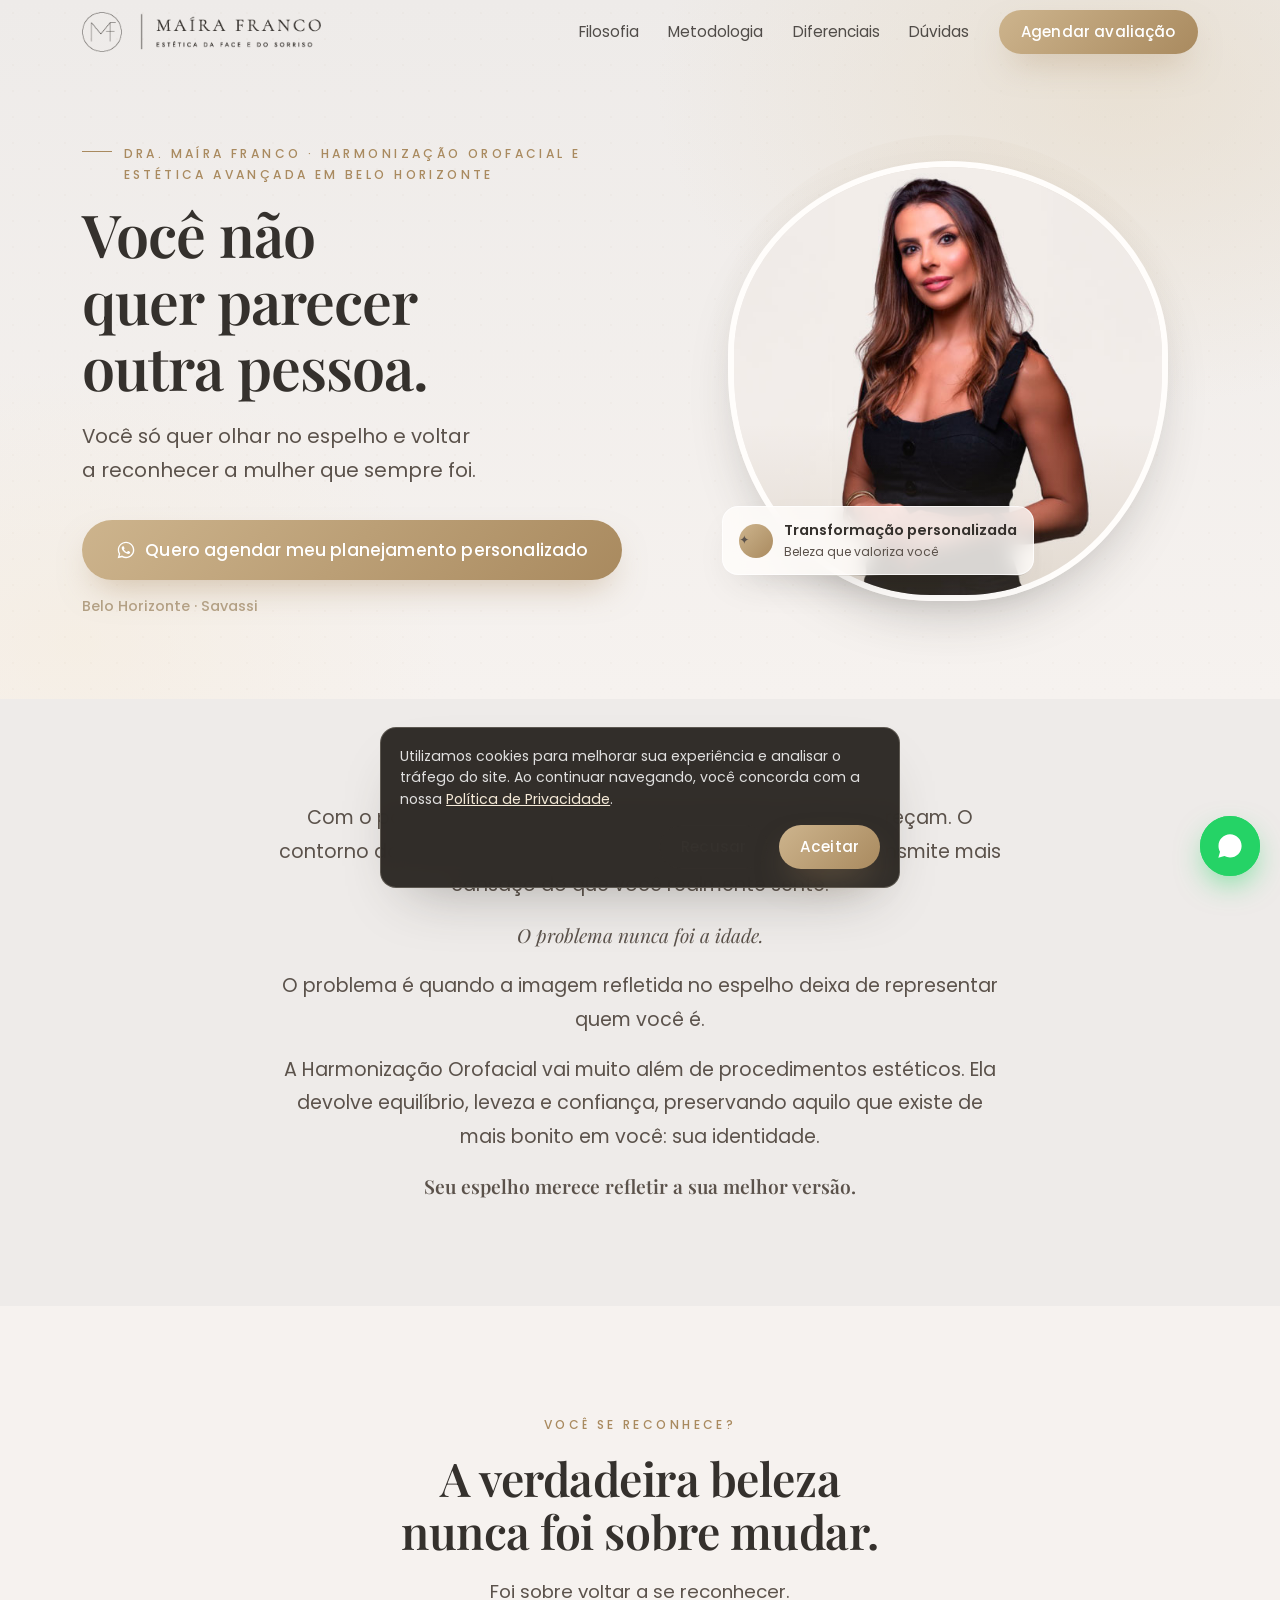
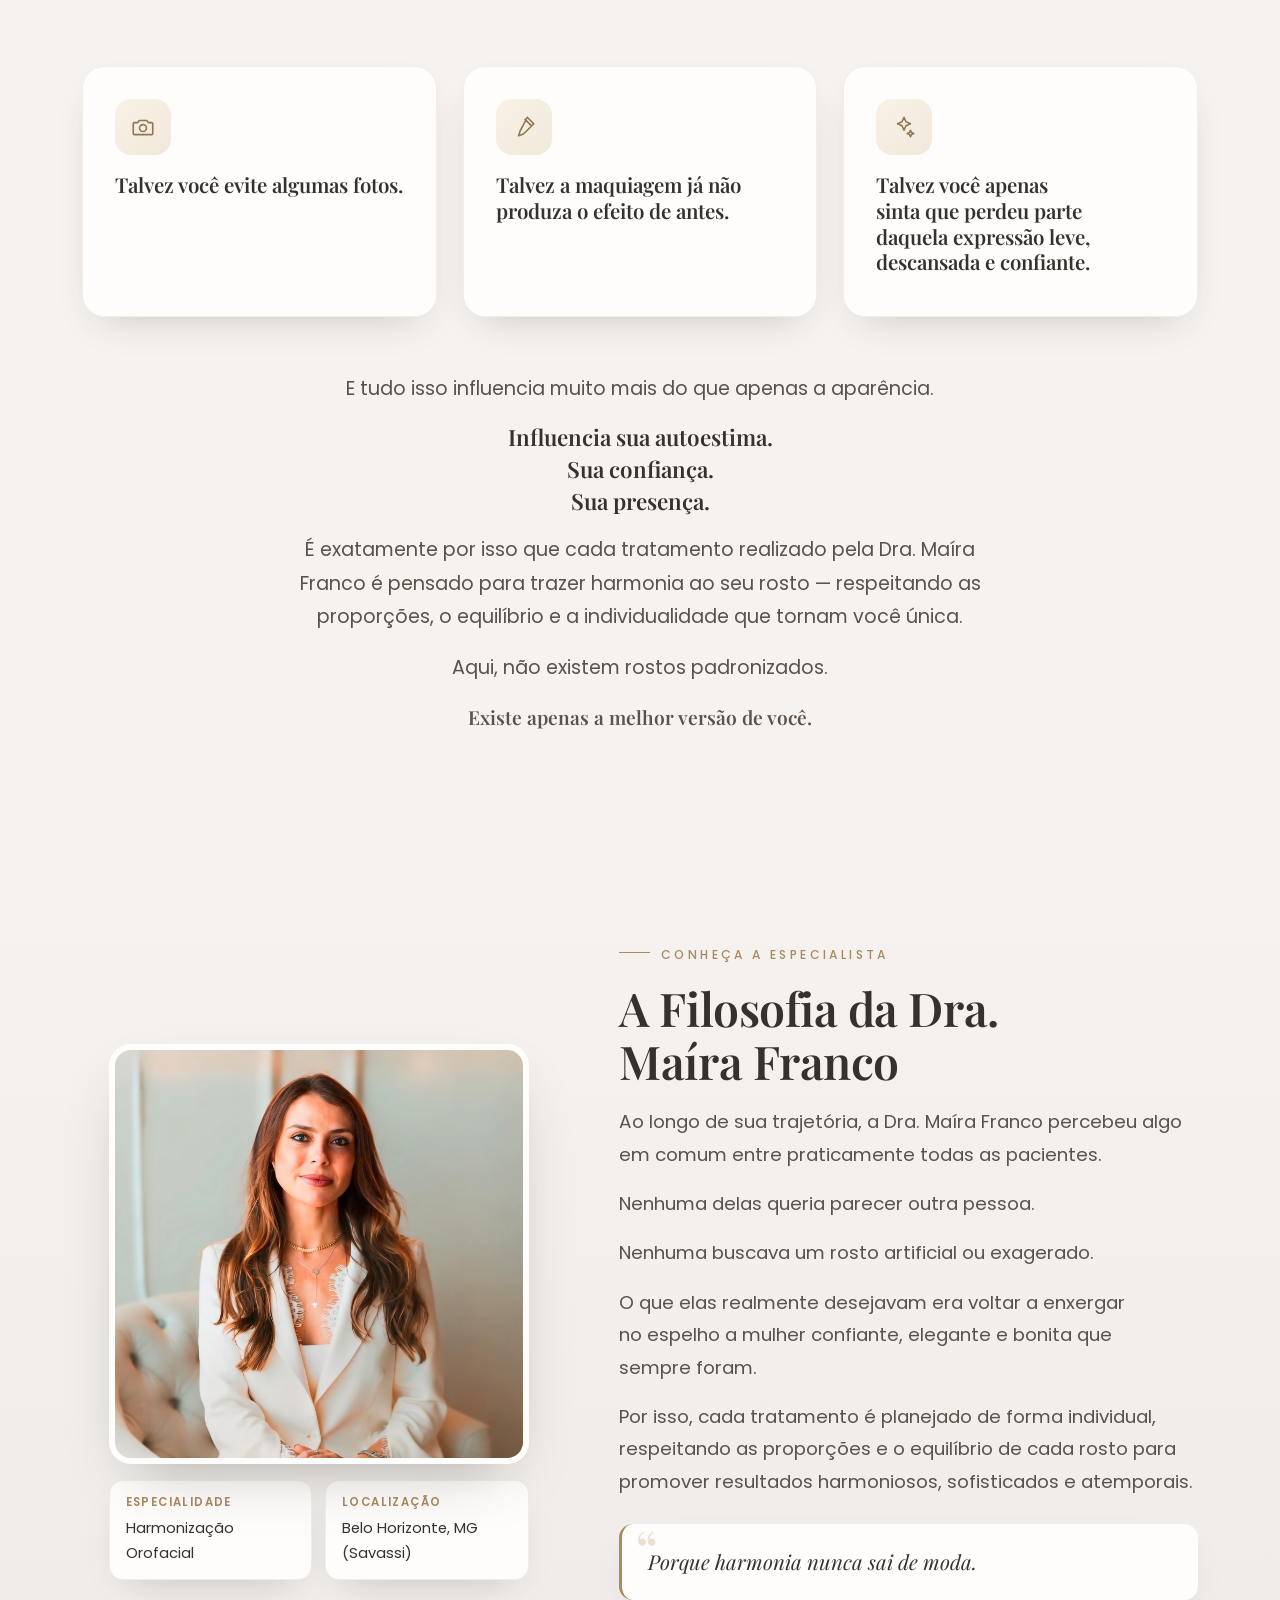
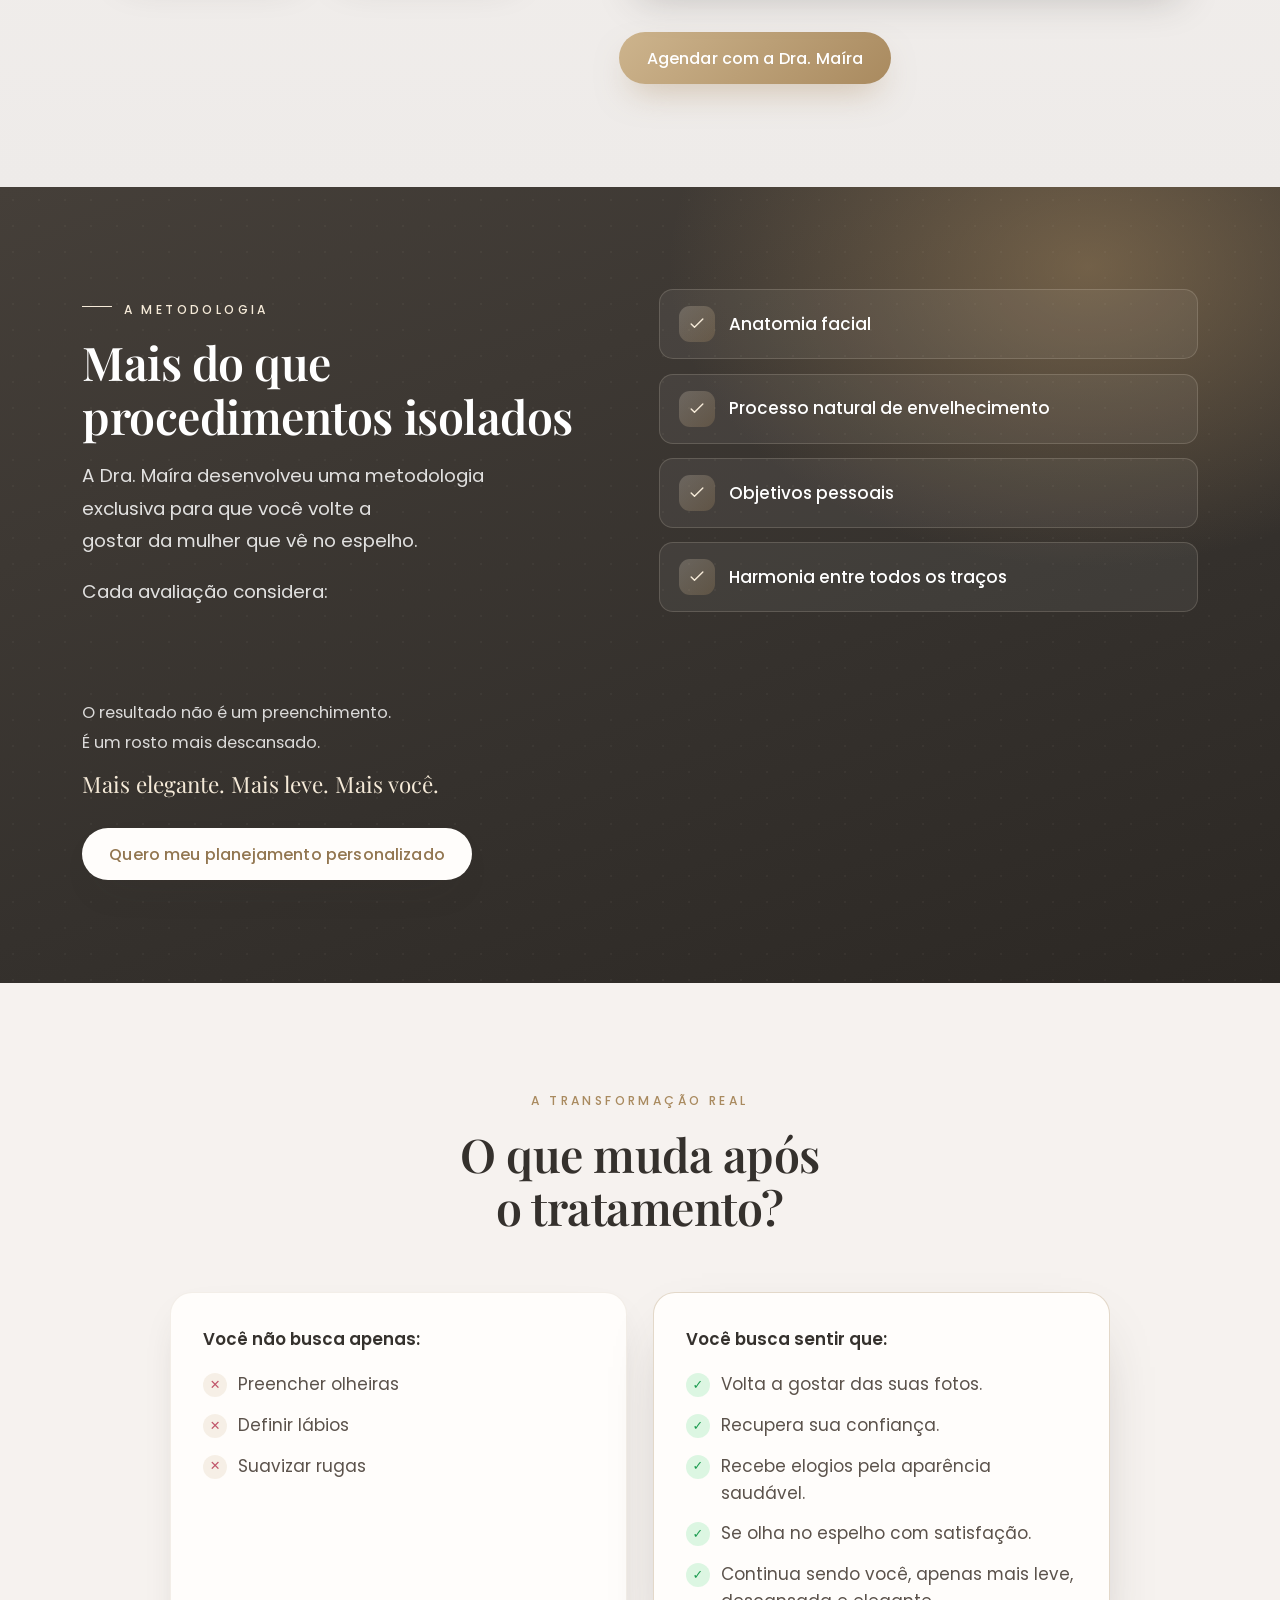
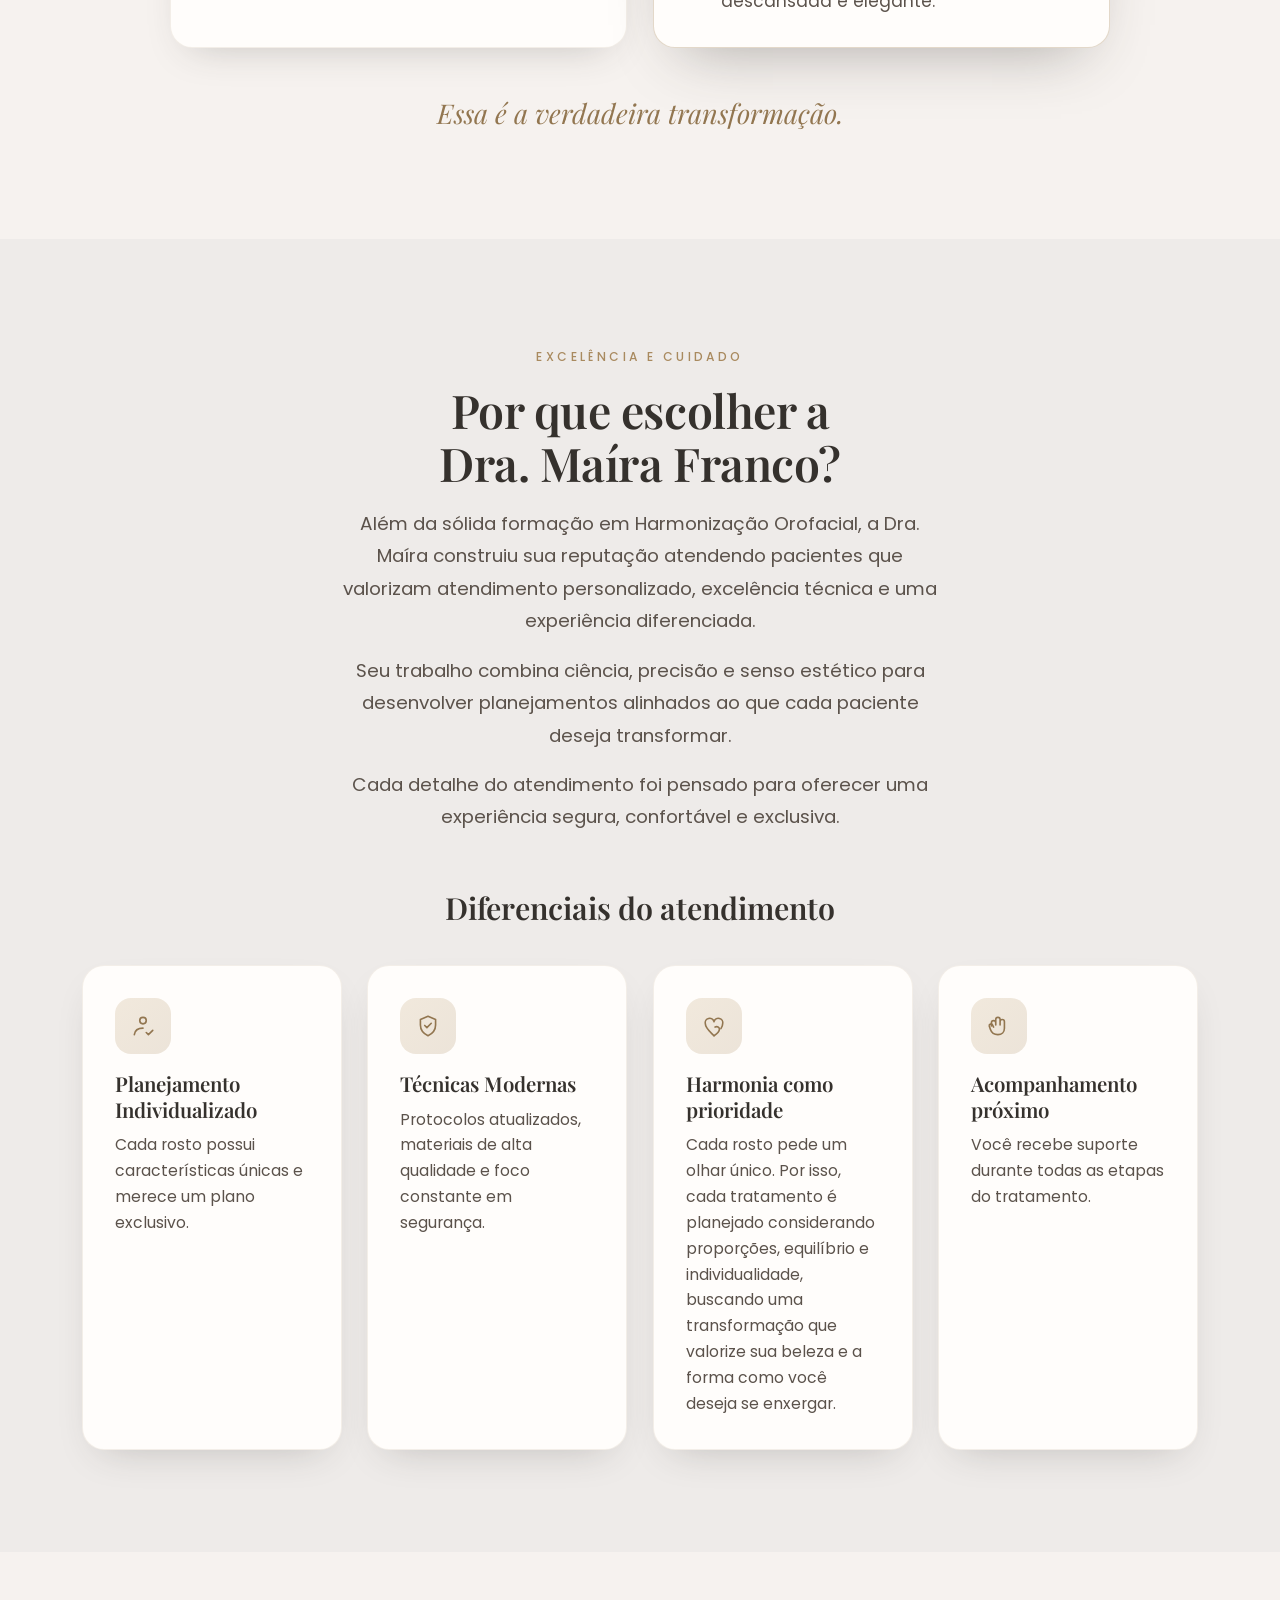
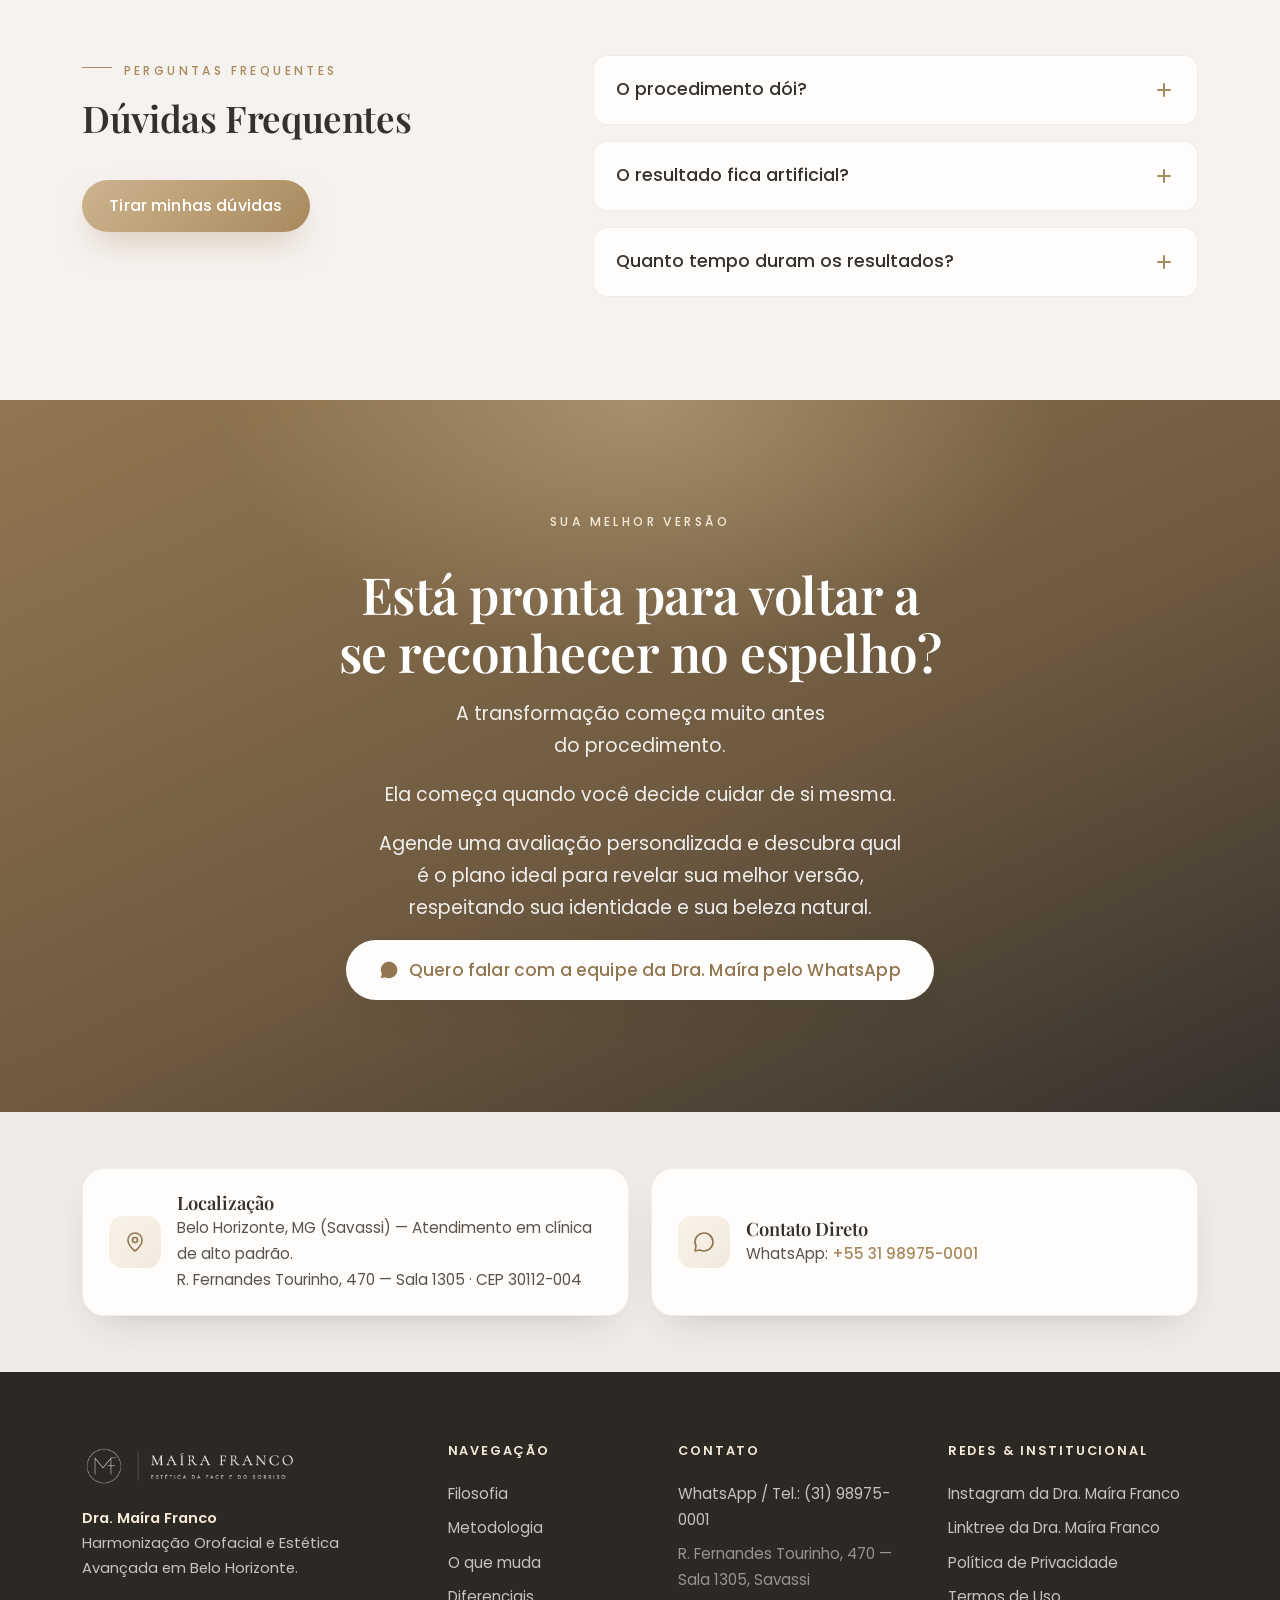
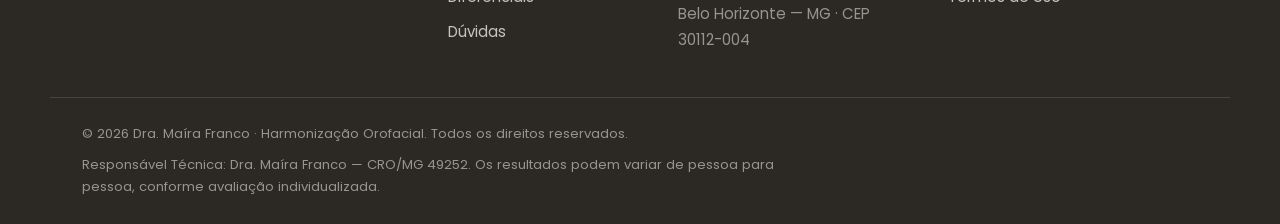
==== commit 58d105f7: "Add files via upload" ====
--- a/index.html
+++ b/index.html
@@ -225,12 +225,6 @@
         <h2 class="section__title section__title--light">Mais do que procedimentos isolados</h2>
         <p class="section__text section__text--light">A Dra. Maíra desenvolveu uma metodologia exclusiva para que você volte a gostar da mulher que vê no espelho.</p>
         <p class="section__text section__text--light" style="margin-top:1.1rem">Cada avaliação considera:</p>
-        <div class="solucao__result">
-          <p>O resultado não é um preenchimento.</p>
-          <p>É um rosto mais descansado.</p>
-          <p class="accent">Mais elegante. Mais leve. Mais você.</p>
-        </div>
-        <a class="btn btn--cream" data-cta="metodologia" href="https://wa.me/5531989750001?text=Ol%C3%A1%2C%20Dra.%20Ma%C3%ADra!%20Quero%20conhecer%20a%20metodologia%20e%20agendar%20minha%20avalia%C3%A7%C3%A3o." target="_blank" rel="noopener" style="margin-top:1.6rem">Quero meu planejamento personalizado</a>
       </div>
       <ul class="checklist reveal" data-delay="1">
         <li>
@@ -250,6 +244,16 @@
           Harmonia entre todos os traços
         </li>
       </ul>
+      <!-- Fechamento: no desktop o CSS o reposiciona na coluna da esquerda,
+           logo abaixo do texto. Empilhado, ele fica depois dos tópicos. -->
+      <div class="solucao__close reveal" data-delay="2">
+        <div class="solucao__result">
+          <p>O resultado não é um preenchimento.</p>
+          <p>É um rosto mais descansado.</p>
+          <p class="accent">Mais elegante. Mais leve. Mais você.</p>
+        </div>
+        <a class="btn btn--cream" data-cta="metodologia" href="https://wa.me/5531989750001?text=Ol%C3%A1%2C%20Dra.%20Ma%C3%ADra!%20Quero%20conhecer%20a%20metodologia%20e%20agendar%20minha%20avalia%C3%A7%C3%A3o." target="_blank" rel="noopener" style="margin-top:1.6rem">Quero meu planejamento personalizado</a>
+      </div>
     </div>
   </section>
 
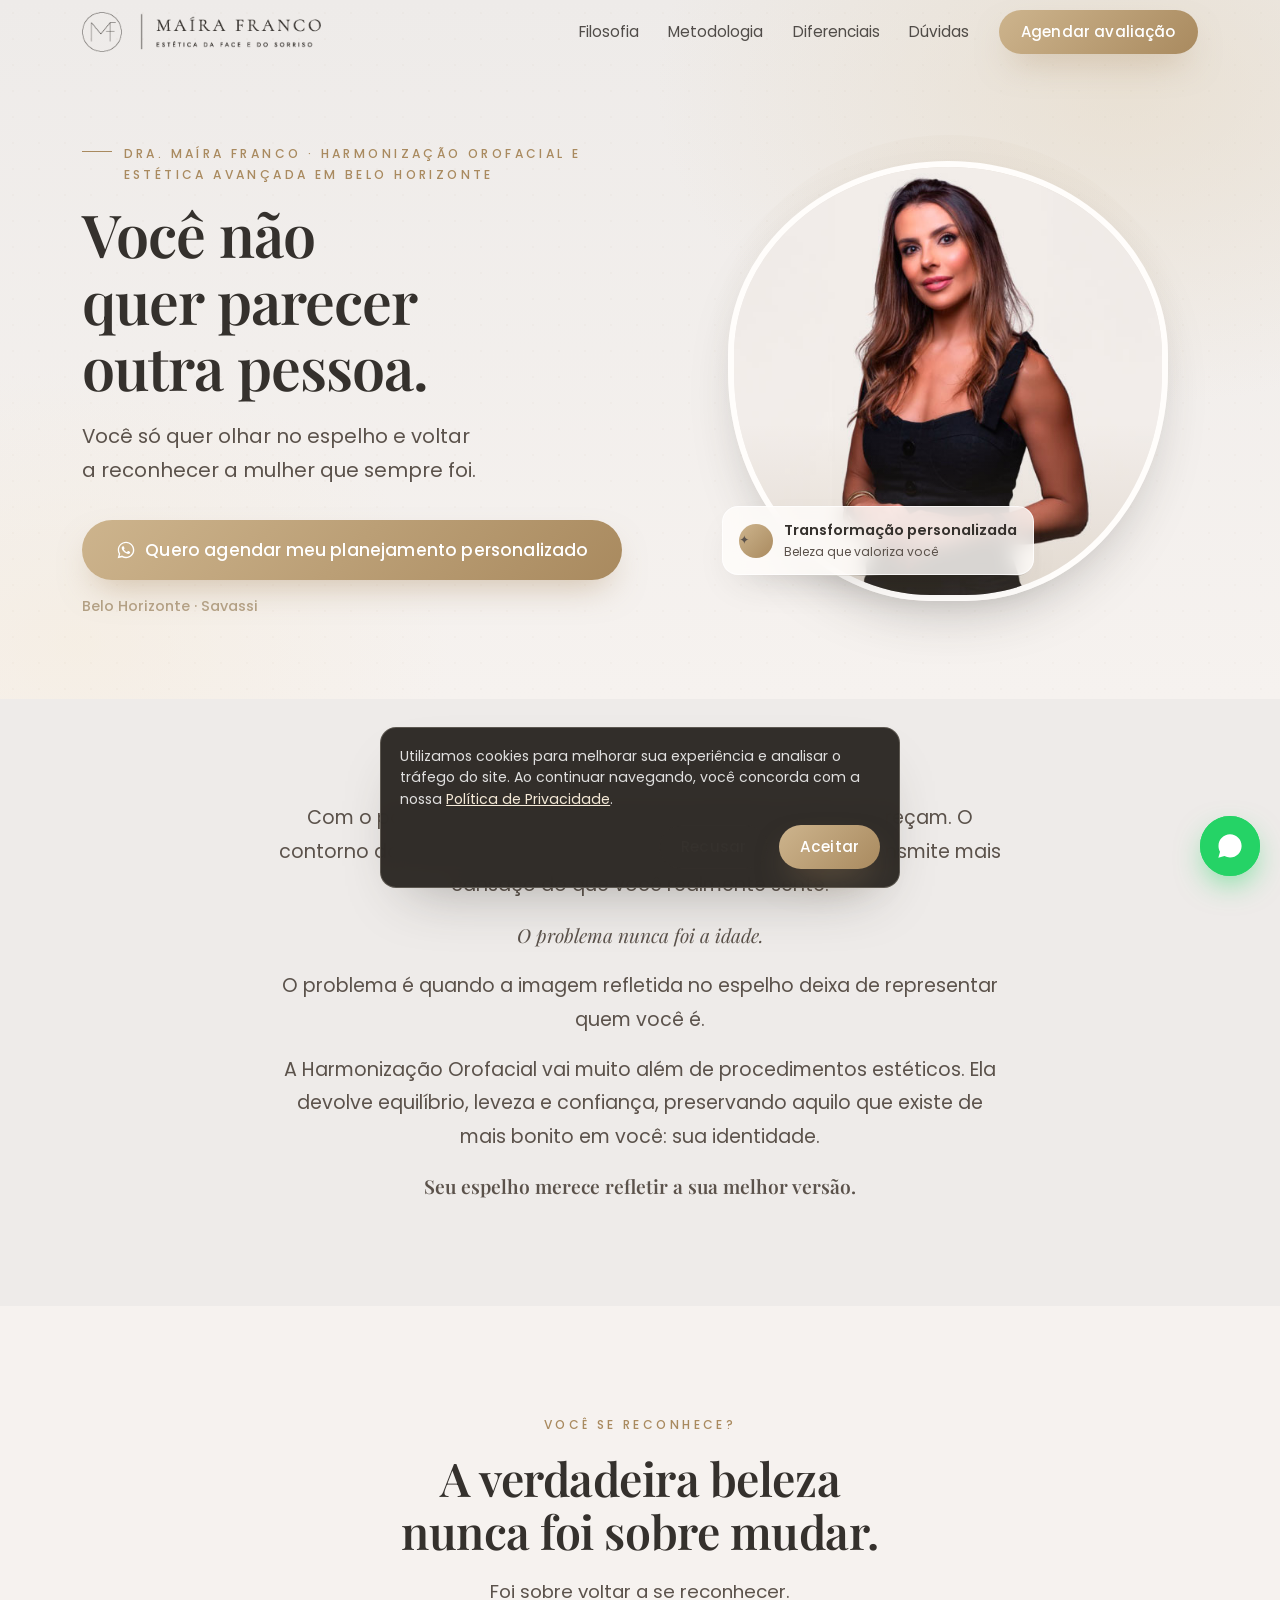
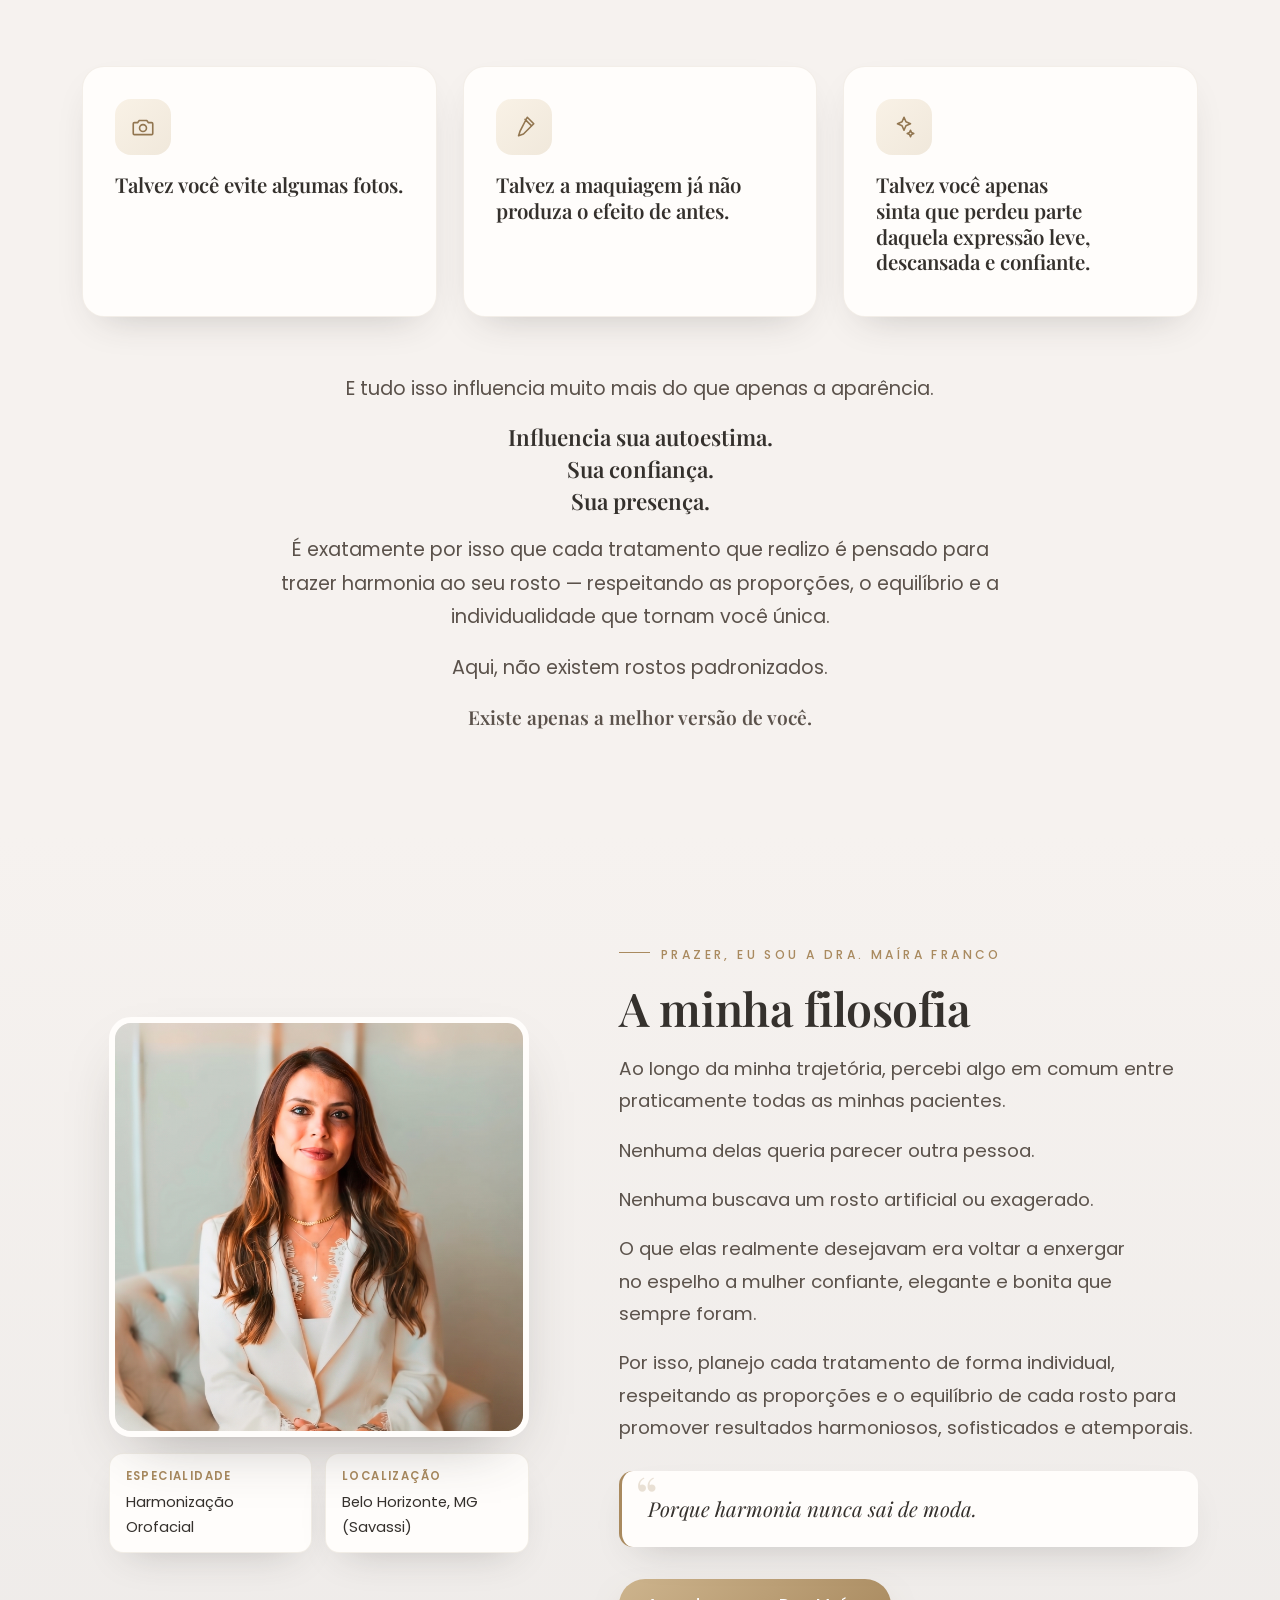
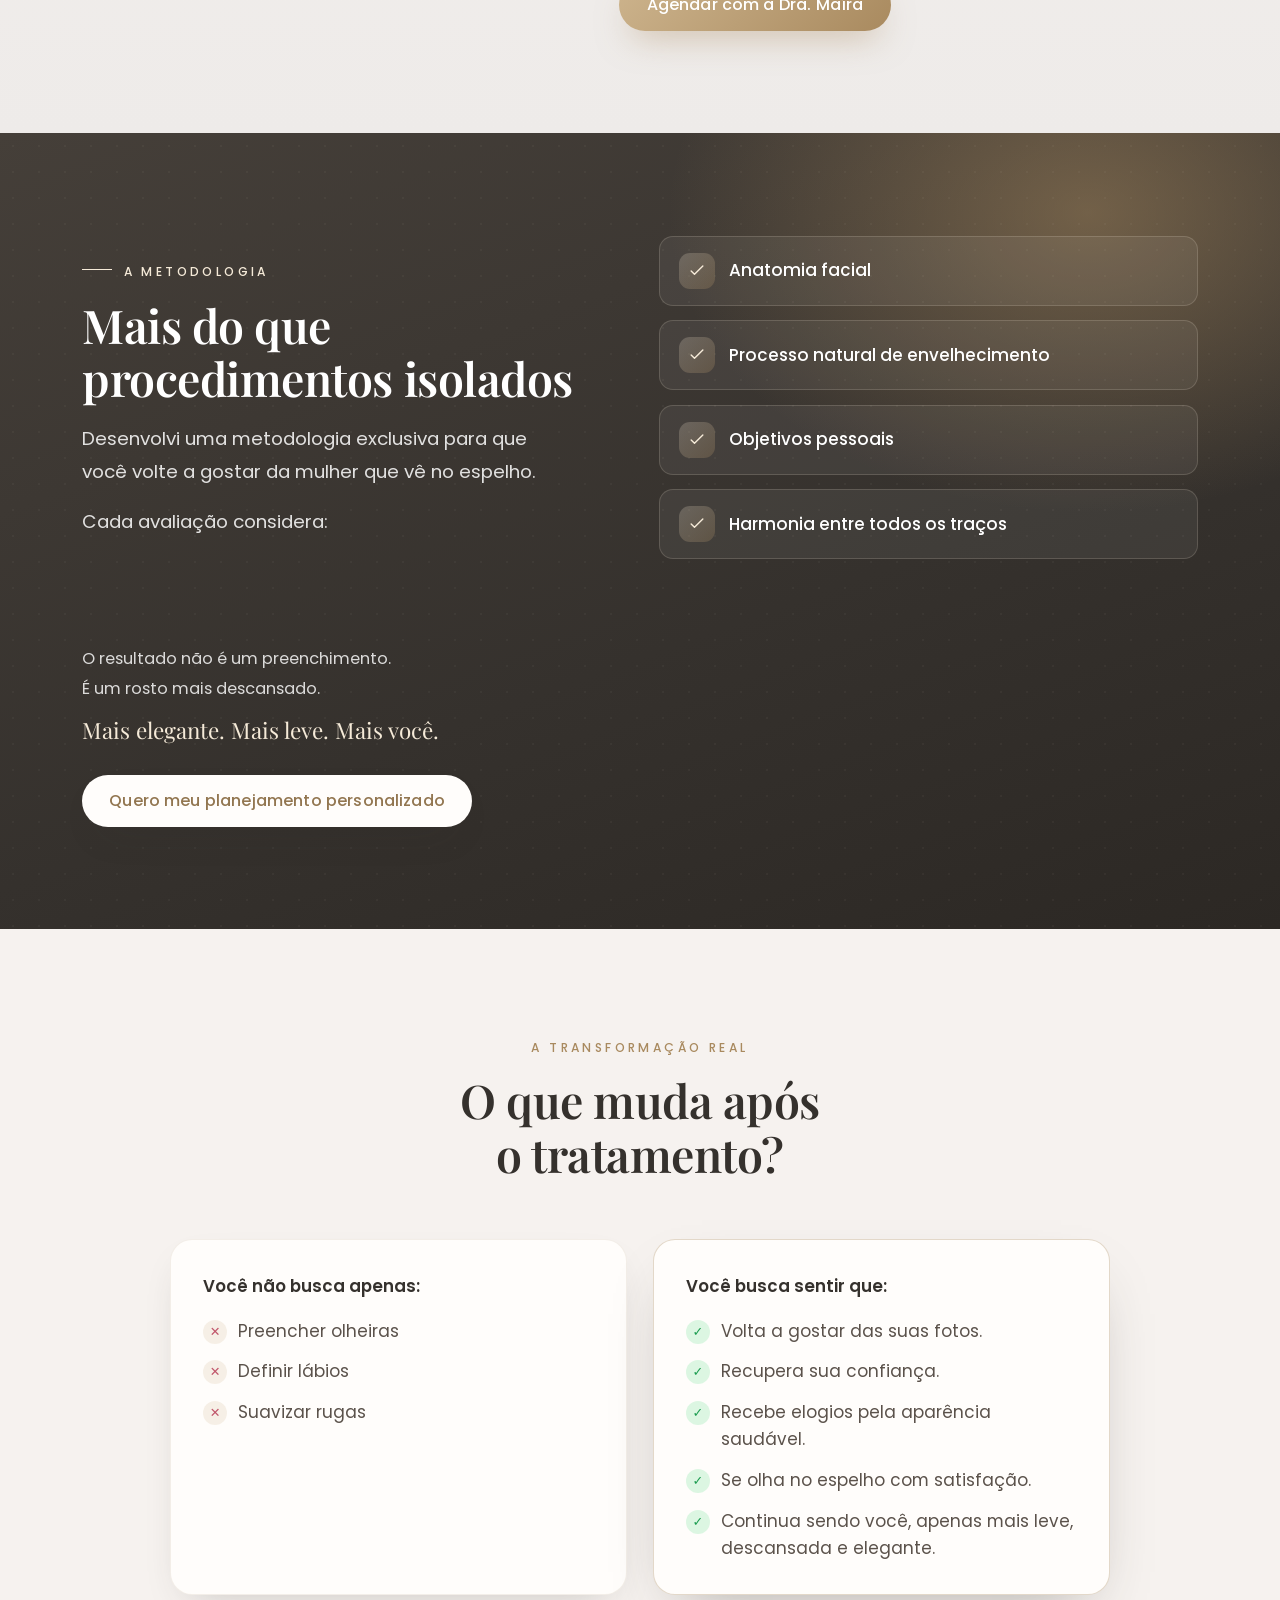
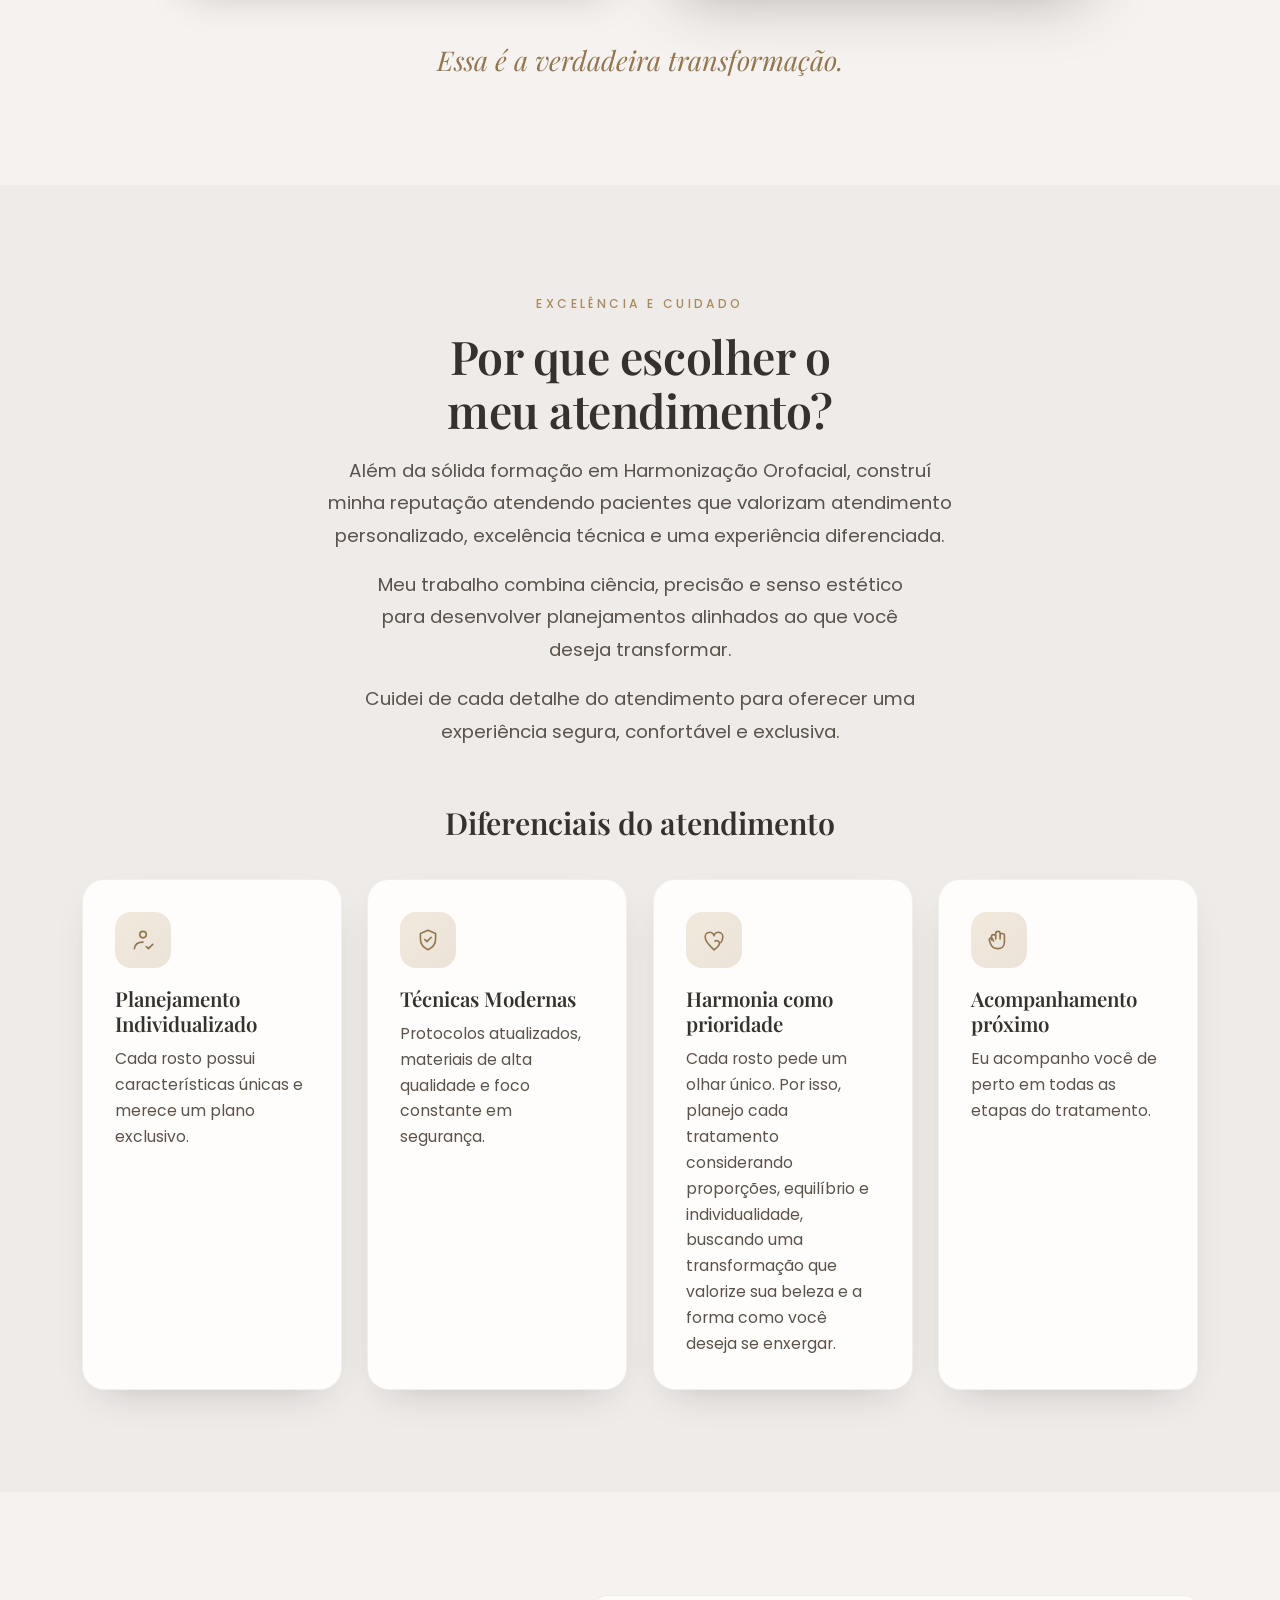
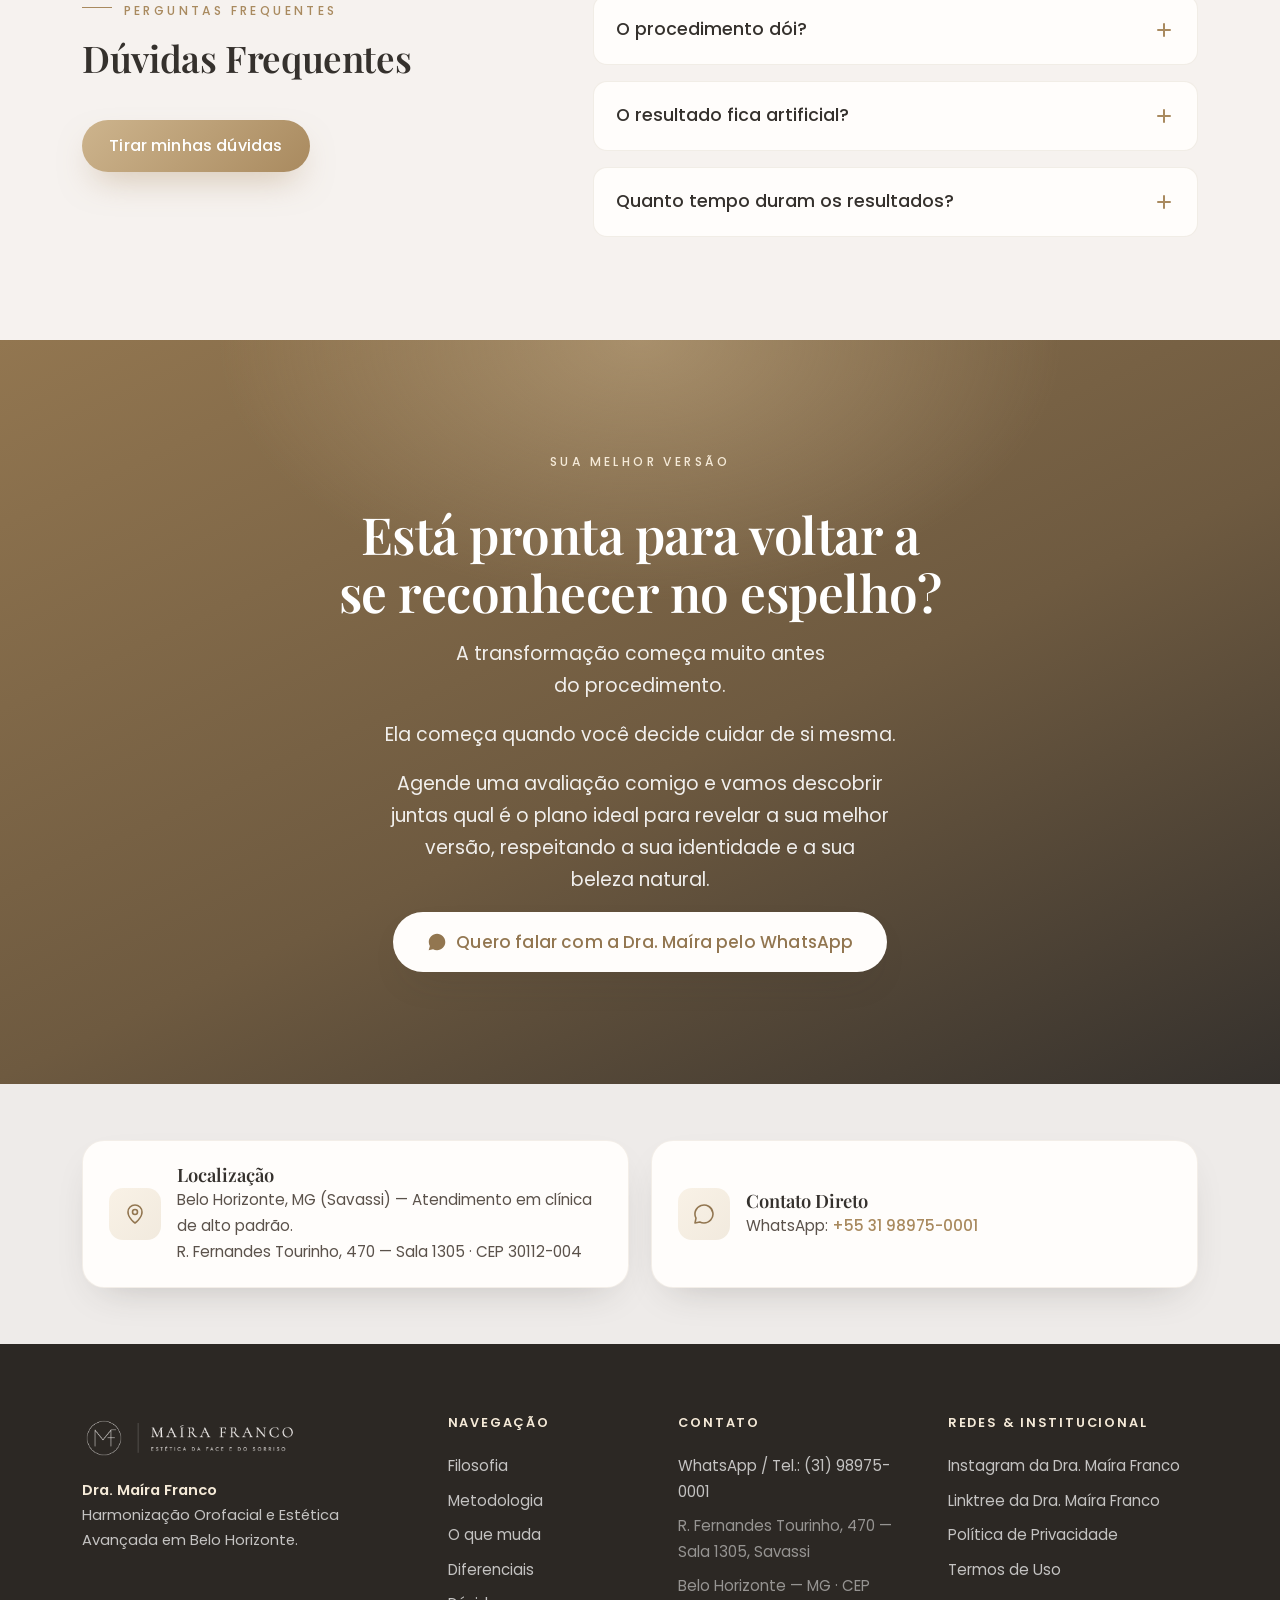
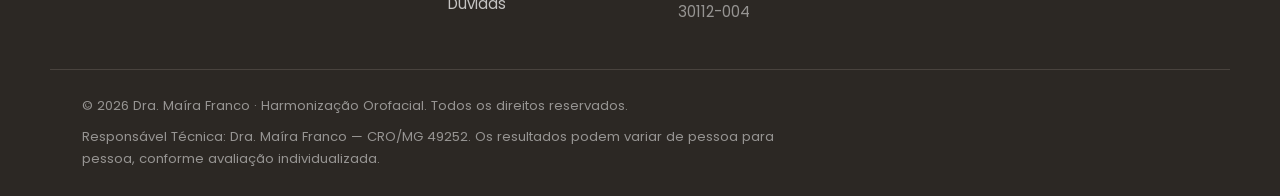
==== commit e77a7d63: "Add files via upload" ====
--- a/index.html
+++ b/index.html
@@ -71,9 +71,9 @@
   "@context": "https://schema.org",
   "@type": "FAQPage",
   "mainEntity": [
-    {"@type":"Question","name":"O procedimento dói?","acceptedAnswer":{"@type":"Answer","text":"Utilizamos técnicas modernas e protocolos que tornam o tratamento extremamente confortável."}},
-    {"@type":"Question","name":"O resultado fica artificial?","acceptedAnswer":{"@type":"Answer","text":"Não. Cada tratamento é desenvolvido de forma personalizada, com planejamento, técnica e atenção às suas características e aos objetivos que você deseja alcançar."}},
-    {"@type":"Question","name":"Quanto tempo duram os resultados?","acceptedAnswer":{"@type":"Answer","text":"Os resultados da metodologia de rejuvenescimento podem durar de 12 a 24 meses, de acordo com o tratamento realizado e as características individuais de cada paciente. No entanto, o envelhecimento é um processo contínuo. Por isso, dentro da nossa metodologia, criamos um programa anual de manutenção para preservar seus resultados e ajudar você a manter uma aparência sempre jovem, descansada e harmoniosa - e continuar feliz com o que vê no espelho."}}
+    {"@type":"Question","name":"O procedimento dói?","acceptedAnswer":{"@type":"Answer","text":"Utilizo técnicas modernas e protocolos que tornam o tratamento extremamente confortável."}},
+    {"@type":"Question","name":"O resultado fica artificial?","acceptedAnswer":{"@type":"Answer","text":"Não. Desenvolvo cada tratamento de forma personalizada, com planejamento, técnica e atenção às suas características e aos objetivos que você deseja alcançar."}},
+    {"@type":"Question","name":"Quanto tempo duram os resultados?","acceptedAnswer":{"@type":"Answer","text":"Os resultados da minha metodologia de rejuvenescimento podem durar de 12 a 24 meses, de acordo com o tratamento realizado e as características individuais de cada paciente. No entanto, o envelhecimento é um processo contínuo. Por isso, dentro da minha metodologia, criei um programa anual de manutenção para preservar seus resultados e ajudar você a manter uma aparência sempre jovem, descansada e harmoniosa - e continuar feliz com o que vê no espelho."}}
   ]
 }
 </script>
@@ -179,7 +179,7 @@
           <p>Sua confiança.</p>
           <p>Sua presença.</p>
         </div>
-        <p>É exatamente por isso que cada tratamento realizado pela Dra. Maíra Franco é pensado para trazer harmonia ao seu rosto — respeitando as proporções, o equilíbrio e a individualidade que tornam você única.</p>
+        <p>É exatamente por isso que cada tratamento que realizo é pensado para trazer harmonia ao seu rosto — respeitando as proporções, o equilíbrio e a individualidade que tornam você única.</p>
         <p>Aqui, não existem rostos padronizados.</p>
         <p class="prose__accent">Existe apenas a melhor versão de você.</p>
       </div>
@@ -199,14 +199,14 @@
         </div>
       </div>
       <div class="sobre__content reveal" data-delay="1">
-        <span class="eyebrow">Conheça a especialista</span>
-        <h2 class="section__title">A Filosofia da Dra. Maíra Franco</h2>
+        <span class="eyebrow">Prazer, eu sou a Dra. Maíra Franco</span>
+        <h2 class="section__title">A minha filosofia</h2>
         <div class="section__text stack">
-          <p>Ao longo de sua trajetória, a Dra. Maíra Franco percebeu algo em comum entre praticamente todas as pacientes.</p>
+          <p>Ao longo da minha trajetória, percebi algo em comum entre praticamente todas as minhas pacientes.</p>
           <p>Nenhuma delas queria parecer outra pessoa.</p>
           <p>Nenhuma buscava um rosto artificial ou exagerado.</p>
           <p>O que elas realmente desejavam era voltar a enxergar no espelho a mulher confiante, elegante e bonita que sempre foram.</p>
-          <p>Por isso, cada tratamento é planejado de forma individual, respeitando as proporções e o equilíbrio de cada rosto para promover resultados harmoniosos, sofisticados e atemporais.</p>
+          <p>Por isso, planejo cada tratamento de forma individual, respeitando as proporções e o equilíbrio de cada rosto para promover resultados harmoniosos, sofisticados e atemporais.</p>
         </div>
         <blockquote class="quote">
           <p>Porque harmonia nunca sai de moda.</p>
@@ -223,7 +223,7 @@
       <div class="solucao__intro reveal">
         <span class="eyebrow eyebrow--light">A Metodologia</span>
         <h2 class="section__title section__title--light">Mais do que procedimentos isolados</h2>
-        <p class="section__text section__text--light">A Dra. Maíra desenvolveu uma metodologia exclusiva para que você volte a gostar da mulher que vê no espelho.</p>
+        <p class="section__text section__text--light">Desenvolvi uma metodologia exclusiva para que você volte a gostar da mulher que vê no espelho.</p>
         <p class="section__text section__text--light" style="margin-top:1.1rem">Cada avaliação considera:</p>
       </div>
       <ul class="checklist reveal" data-delay="1">
@@ -293,11 +293,11 @@
     <div class="container">
       <div class="section__head reveal">
         <span class="eyebrow">Excelência e cuidado</span>
-        <h2 class="section__title">Por que escolher a Dra. Maíra Franco?</h2>
+        <h2 class="section__title">Por que escolher o meu atendimento?</h2>
         <div class="section__text stack">
-          <p>Além da sólida formação em Harmonização Orofacial, a Dra. Maíra construiu sua reputação atendendo pacientes que valorizam atendimento personalizado, excelência técnica e uma experiência diferenciada.</p>
-          <p>Seu trabalho combina ciência, precisão e senso estético para desenvolver planejamentos alinhados ao que cada paciente deseja transformar.</p>
-          <p>Cada detalhe do atendimento foi pensado para oferecer uma experiência segura, confortável e exclusiva.</p>
+          <p>Além da sólida formação em Harmonização Orofacial, construí minha reputação atendendo pacientes que valorizam atendimento personalizado, excelência técnica e uma experiência diferenciada.</p>
+          <p>Meu trabalho combina ciência, precisão e senso estético para desenvolver planejamentos alinhados ao que você deseja transformar.</p>
+          <p>Cuidei de cada detalhe do atendimento para oferecer uma experiência segura, confortável e exclusiva.</p>
         </div>
       </div>
       <h3 class="subhead reveal">Diferenciais do atendimento</h3>
@@ -315,12 +315,12 @@
         <article class="card reveal" data-delay="2">
           <span class="card__ico" aria-hidden="true"><svg viewBox="0 0 24 24" width="26" height="26"><path fill="none" stroke="currentColor" stroke-width="1.5" stroke-linecap="round" stroke-linejoin="round" d="M12 21c-4-4-8-7-8-11a4 4 0 0 1 8-2M12 8a4 4 0 0 1 8 2c0 1.6-.6 3-1.6 4.4"/><path fill="none" stroke="currentColor" stroke-width="1.5" stroke-linecap="round" stroke-linejoin="round" d="M13 13c2-1 4 0 4 2s-2 4-5 6"/></svg></span>
           <h3 class="card__title">Harmonia como prioridade</h3>
-          <p class="card__text">Cada rosto pede um olhar único. Por isso, cada tratamento é planejado considerando proporções, equilíbrio e individualidade, buscando uma transformação que valorize sua beleza e a forma como você deseja se enxergar.</p>
+          <p class="card__text">Cada rosto pede um olhar único. Por isso, planejo cada tratamento considerando proporções, equilíbrio e individualidade, buscando uma transformação que valorize sua beleza e a forma como você deseja se enxergar.</p>
         </article>
         <article class="card reveal" data-delay="1">
           <span class="card__ico" aria-hidden="true"><svg viewBox="0 0 24 24" width="26" height="26"><path fill="none" stroke="currentColor" stroke-width="1.5" stroke-linecap="round" stroke-linejoin="round" d="M9 11V6a2 2 0 0 1 4 0v5M13 11V8a2 2 0 0 1 4 0v6c0 3.5-2.5 6-6 6s-6-2-7-5l-1-3a1.6 1.6 0 0 1 3-1l1 2M9 11V9a2 2 0 0 0-4 0v3"/></svg></span>
           <h3 class="card__title">Acompanhamento próximo</h3>
-          <p class="card__text">Você recebe suporte durante todas as etapas do tratamento.</p>
+          <p class="card__text">Eu acompanho você de perto em todas as etapas do tratamento.</p>
         </article>
       </div>
     </div>
@@ -337,15 +337,15 @@
       <div class="faq__list">
         <details class="faq__item reveal">
           <summary class="faq__q">O procedimento dói?<span class="faq__plus" aria-hidden="true"></span></summary>
-          <div class="faq__a"><p>Utilizamos técnicas modernas e protocolos que tornam o tratamento extremamente confortável.</p></div>
+          <div class="faq__a"><p>Utilizo técnicas modernas e protocolos que tornam o tratamento extremamente confortável.</p></div>
         </details>
         <details class="faq__item reveal">
           <summary class="faq__q">O resultado fica artificial?<span class="faq__plus" aria-hidden="true"></span></summary>
-          <div class="faq__a"><p>Não. Cada tratamento é desenvolvido de forma personalizada, com planejamento, técnica e atenção às suas características e aos objetivos que você deseja alcançar.</p></div>
+          <div class="faq__a"><p>Não. Desenvolvo cada tratamento de forma personalizada, com planejamento, técnica e atenção às suas características e aos objetivos que você deseja alcançar.</p></div>
         </details>
         <details class="faq__item reveal">
           <summary class="faq__q">Quanto tempo duram os resultados?<span class="faq__plus" aria-hidden="true"></span></summary>
-          <div class="faq__a"><p>Os resultados da metodologia de rejuvenescimento podem durar de 12 a 24 meses, de acordo com o tratamento realizado e as características individuais de cada paciente.<br /><br />No entanto, o envelhecimento é um processo contínuo. Por isso, dentro da nossa metodologia, criamos um programa anual de manutenção para preservar seus resultados e ajudar você a manter uma aparência sempre jovem, descansada e harmoniosa - e continuar feliz com o que vê no espelho.</p></div>
+          <div class="faq__a"><p>Os resultados da minha metodologia de rejuvenescimento podem durar de 12 a 24 meses, de acordo com o tratamento realizado e as características individuais de cada paciente.<br /><br />No entanto, o envelhecimento é um processo contínuo. Por isso, dentro da minha metodologia, criei um programa anual de manutenção para preservar seus resultados e ajudar você a manter uma aparência sempre jovem, descansada e harmoniosa - e continuar feliz com o que vê no espelho.</p></div>
         </details>
       </div>
     </div>
@@ -360,11 +360,11 @@
       <div class="stack" style="text-align:center">
         <p class="cta-final__text">A transformação começa muito antes do procedimento.</p>
         <p class="cta-final__text">Ela começa quando você decide cuidar de si mesma.</p>
-        <p class="cta-final__text">Agende uma avaliação personalizada e descubra qual é o plano ideal para revelar sua melhor versão, respeitando sua identidade e sua beleza natural.</p>
-      </div>
-      <a class="btn btn--cream btn--lg" data-cta="final" href="https://wa.me/5531989750001?text=Ol%C3%A1!%20Quero%20falar%20com%20a%20equipe%20da%20Dra.%20Ma%C3%ADra." target="_blank" rel="noopener">
+        <p class="cta-final__text">Agende uma avaliação comigo e vamos descobrir juntas qual é o plano ideal para revelar a sua melhor versão, respeitando a sua identidade e a sua beleza natural.</p>
+      </div>
+      <a class="btn btn--cream btn--lg" data-cta="final" href="https://wa.me/5531989750001?text=Ol%C3%A1!%20Quero%20falar%20com%20a%20Dra.%20Ma%C3%ADra." target="_blank" rel="noopener">
         <svg class="btn__icon" viewBox="0 0 24 24" width="20" height="20" aria-hidden="true"><path fill="currentColor" d="M12.04 2C6.58 2 2.13 6.45 2.13 11.91c0 1.75.46 3.45 1.32 4.95L2 22l5.25-1.38c1.45.79 3.08 1.21 4.79 1.21 5.46 0 9.91-4.45 9.91-9.91S17.5 2 12.04 2m4.52 12.4c-.25-.12-1.47-.72-1.69-.81-.23-.08-.39-.12-.56.13-.16.24-.64.8-.79.97-.14.16-.29.18-.54.06-.25-.12-1.05-.39-1.99-1.23-.74-.66-1.23-1.47-1.38-1.72-.14-.24-.02-.37.11-.5.11-.11.25-.29.37-.43.12-.14.16-.24.25-.41.08-.16.04-.31-.02-.43-.06-.12-.56-1.34-.76-1.84-.2-.48-.41-.42-.56-.43h-.48c-.16 0-.43.06-.66.31-.23.24-.86.85-.86 2.07 0 1.22.89 2.4 1.01 2.56.12.16 1.75 2.67 4.25 3.74.59.26 1.05.41 1.41.52.59.19 1.13.16 1.56.1.48-.07 1.47-.6 1.68-1.18.21-.58.21-1.07.14-1.18z"/></svg>
-        Quero falar com a equipe da Dra. Maíra pelo WhatsApp
+        Quero falar com a Dra. Maíra pelo WhatsApp
       </a>
     </div>
   </section>
